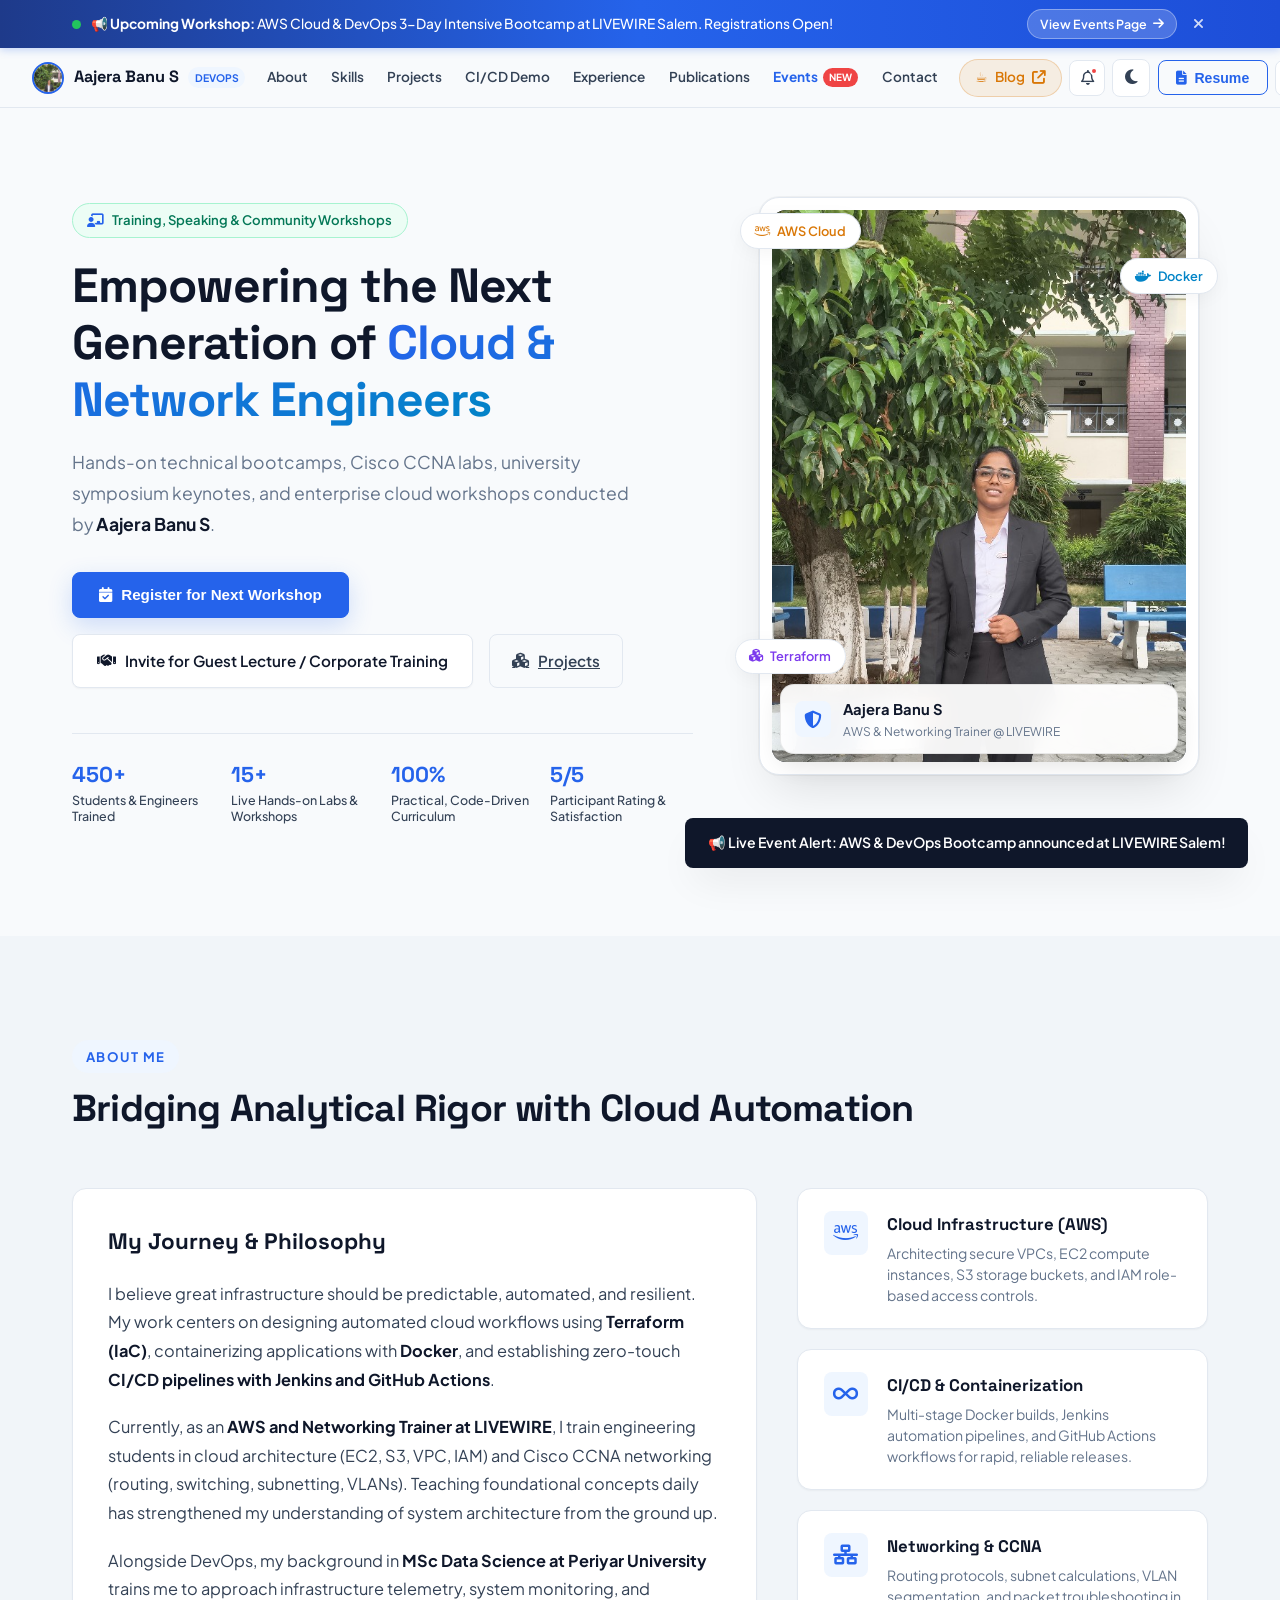
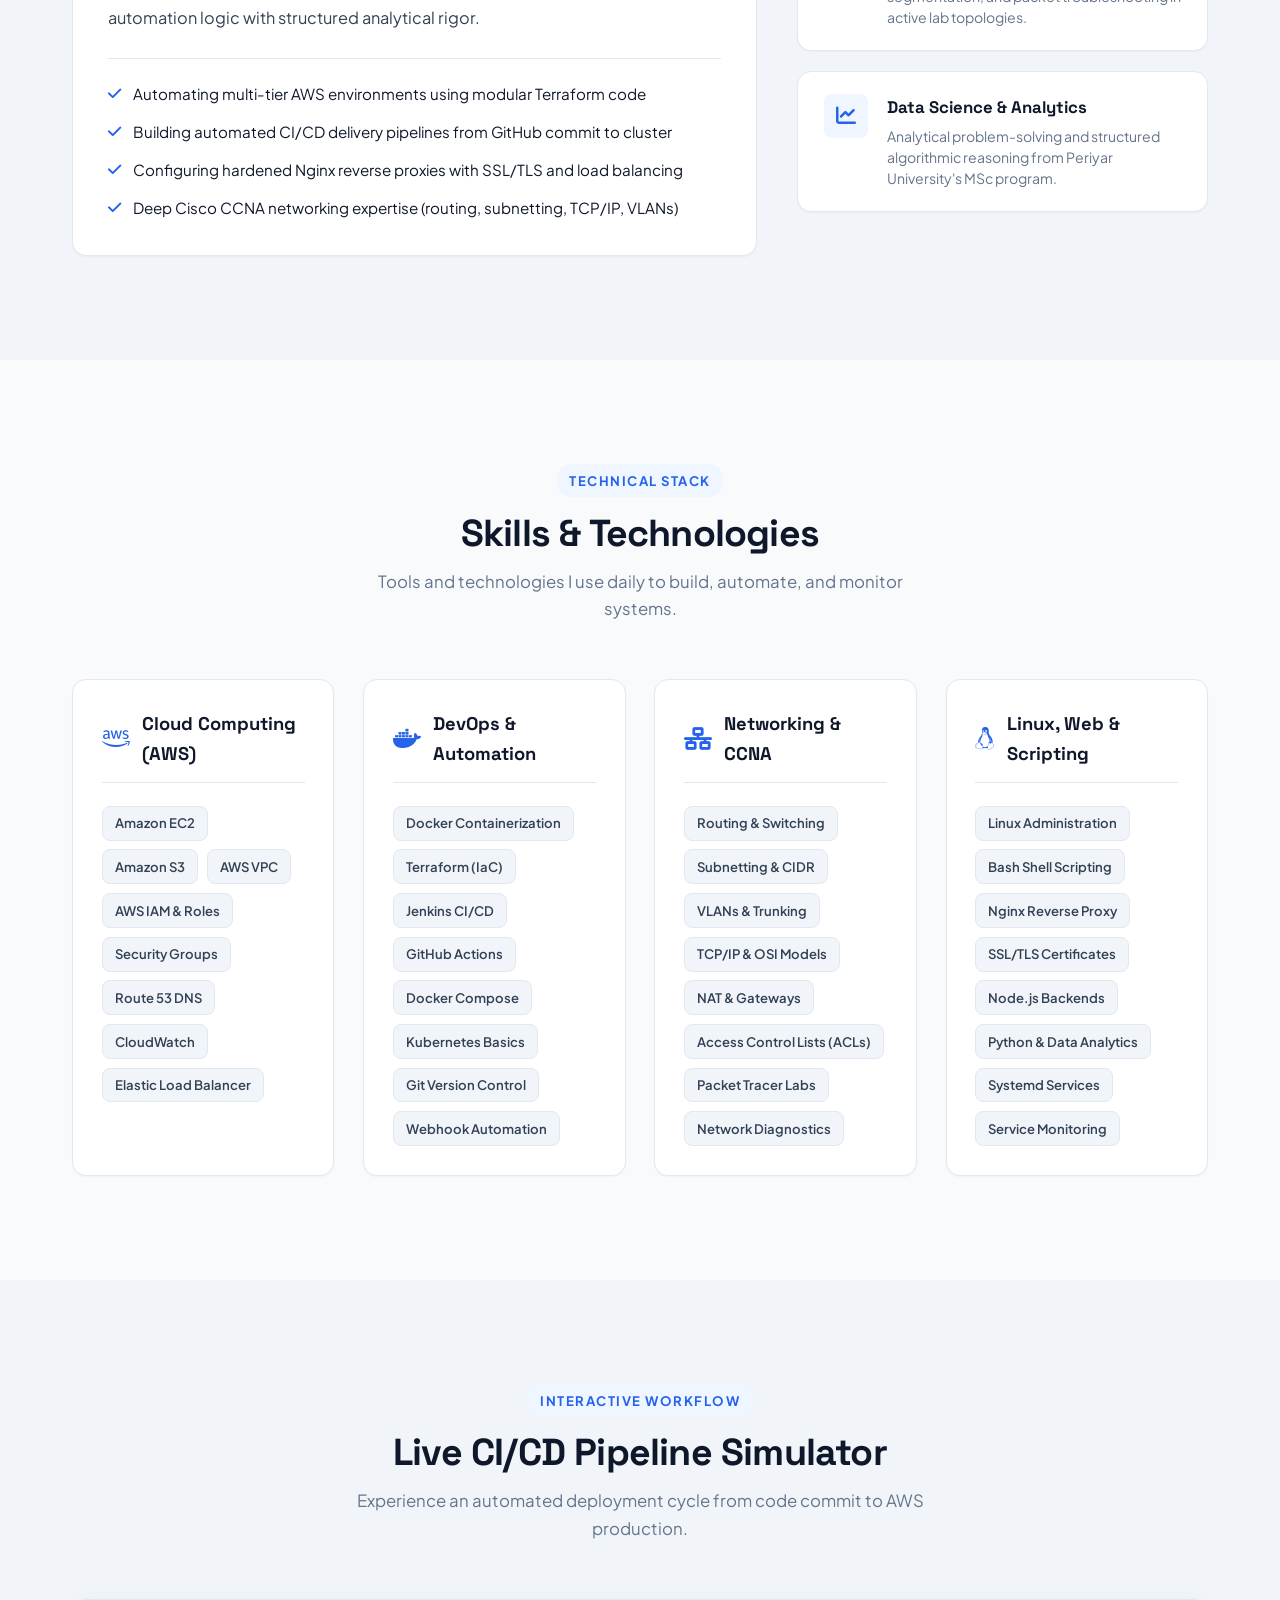
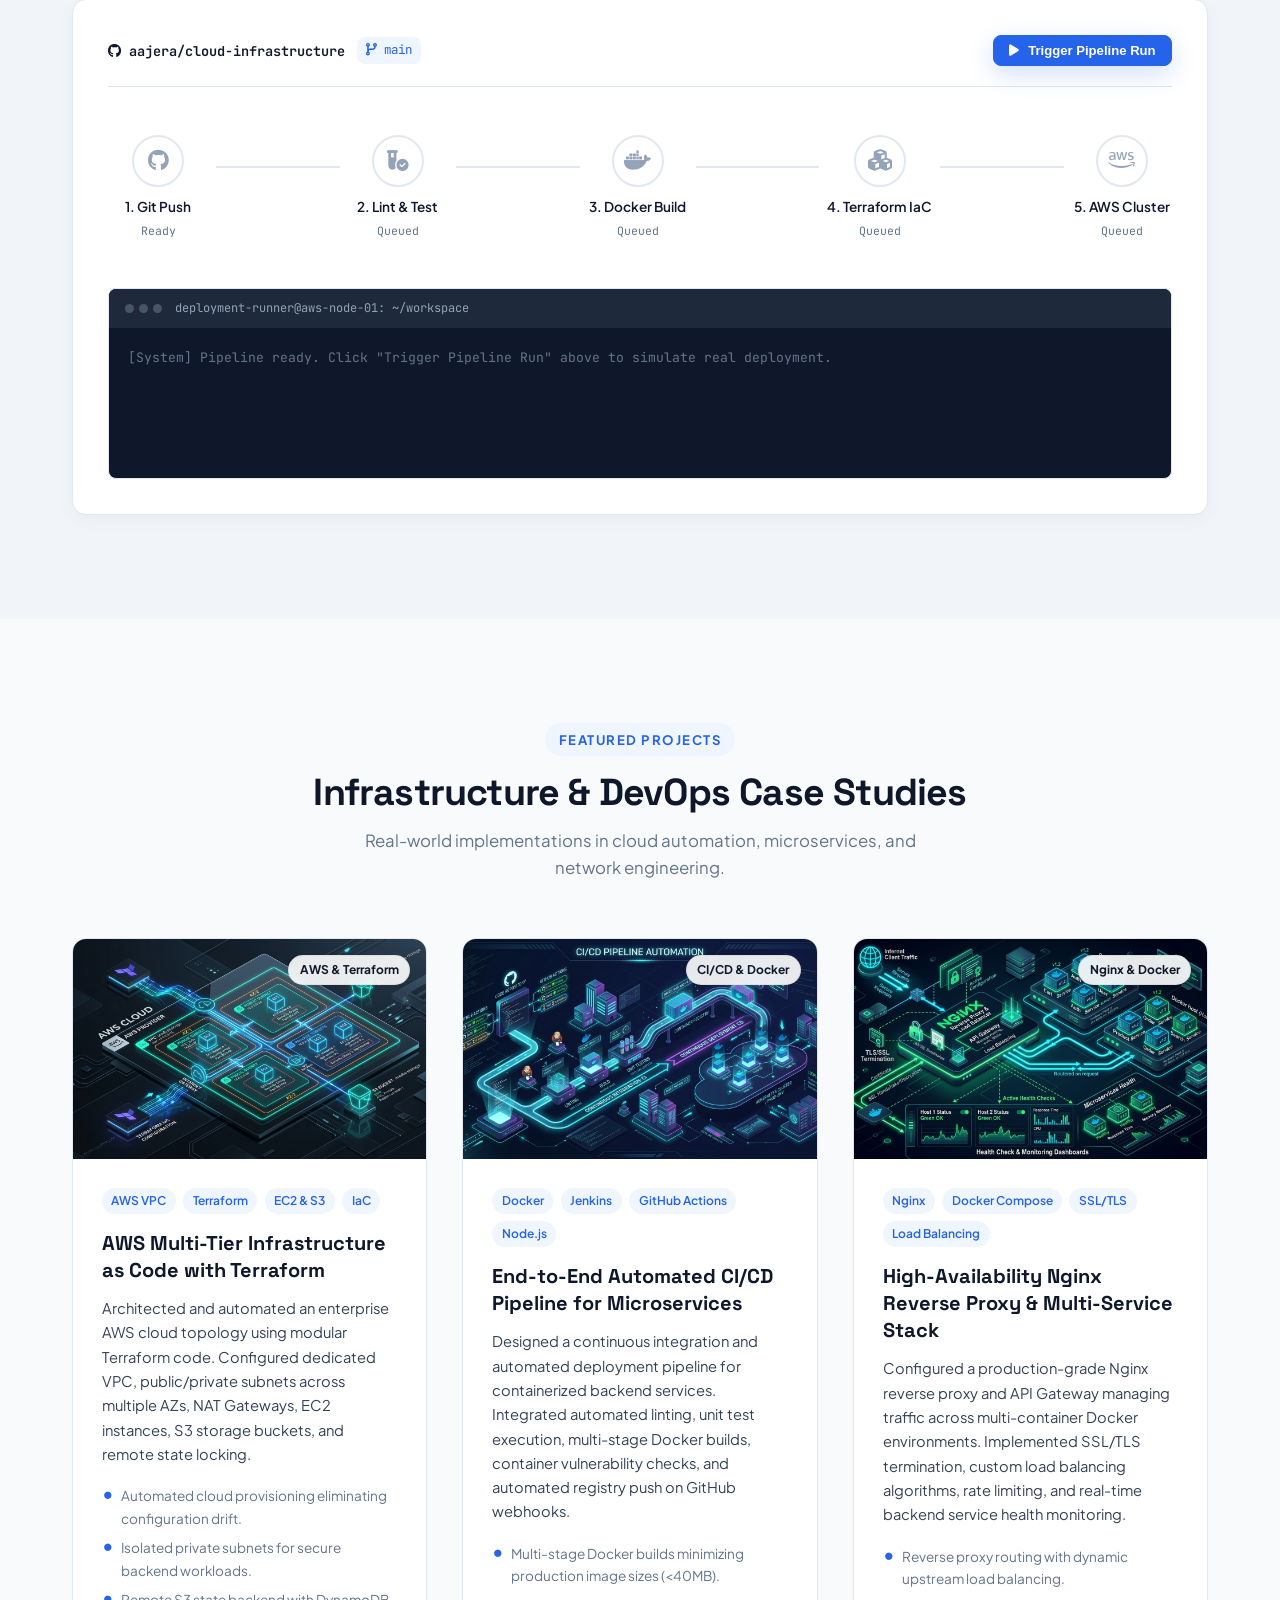
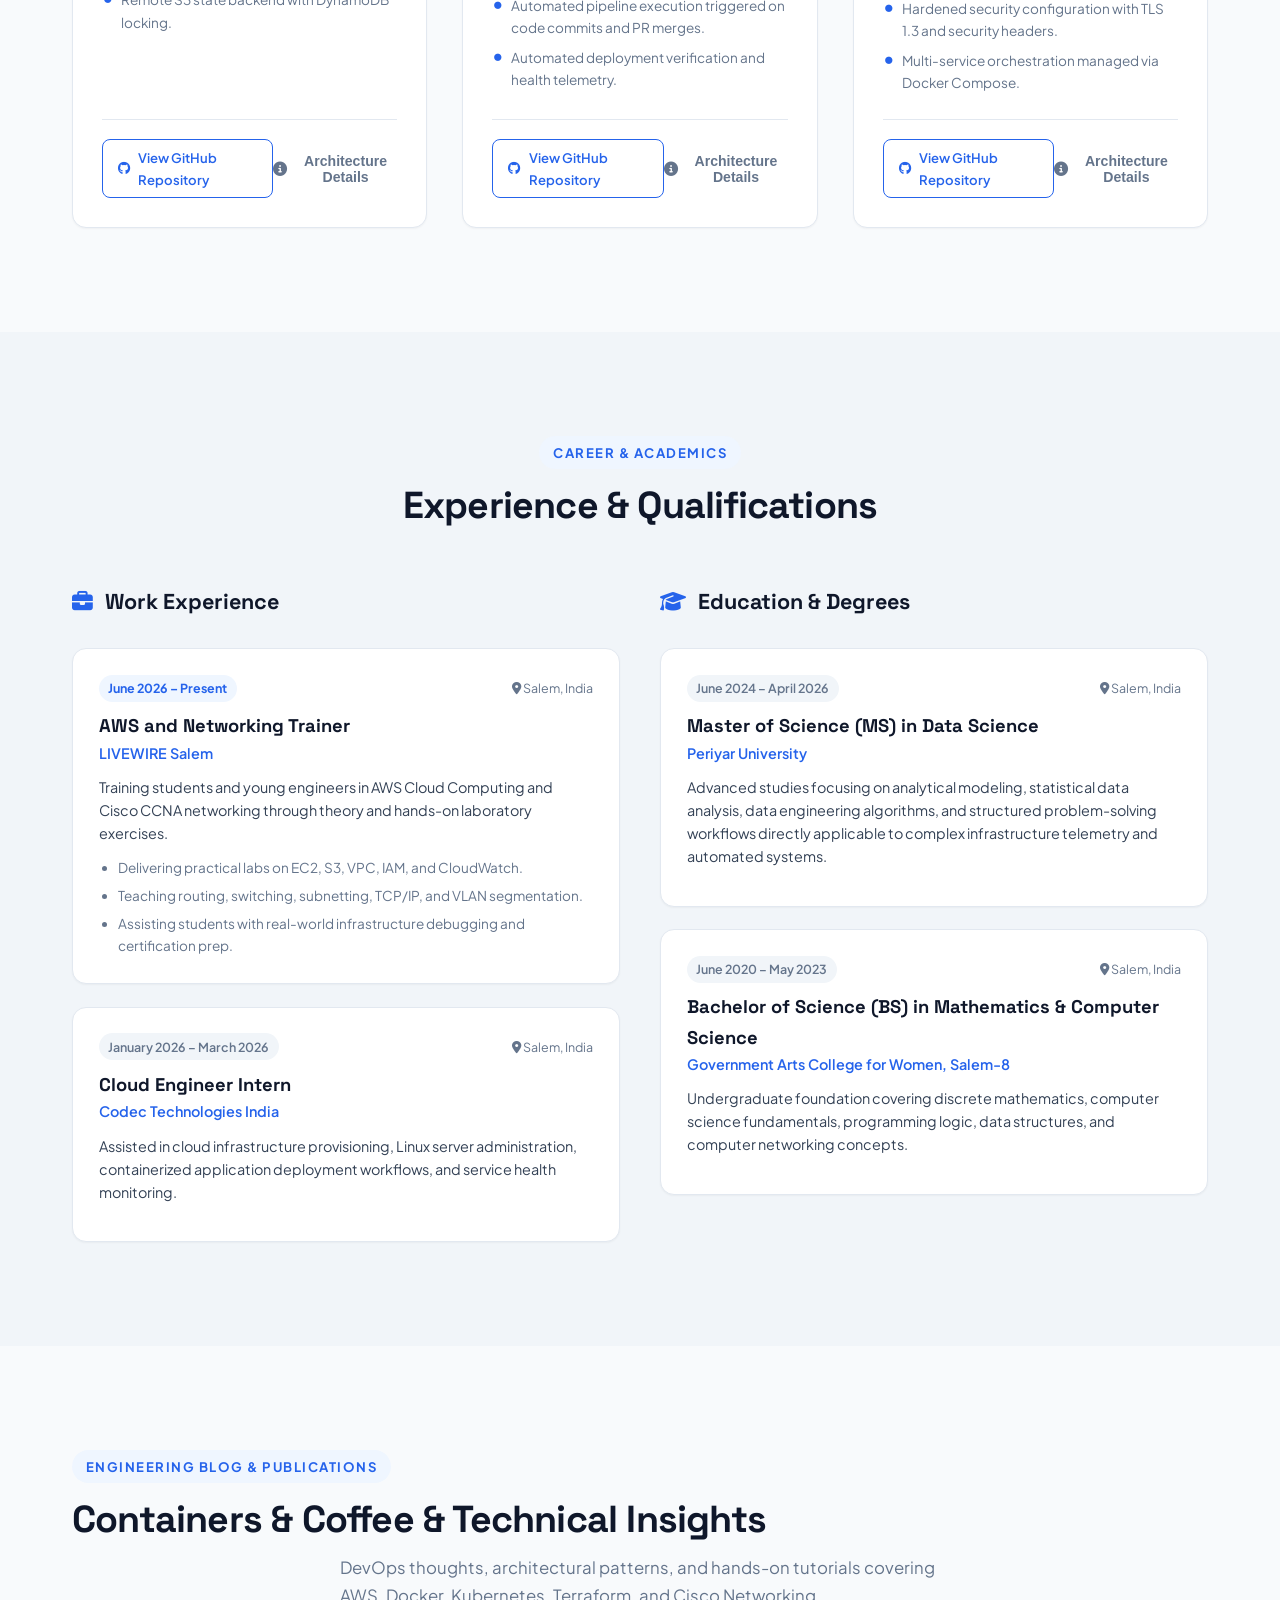
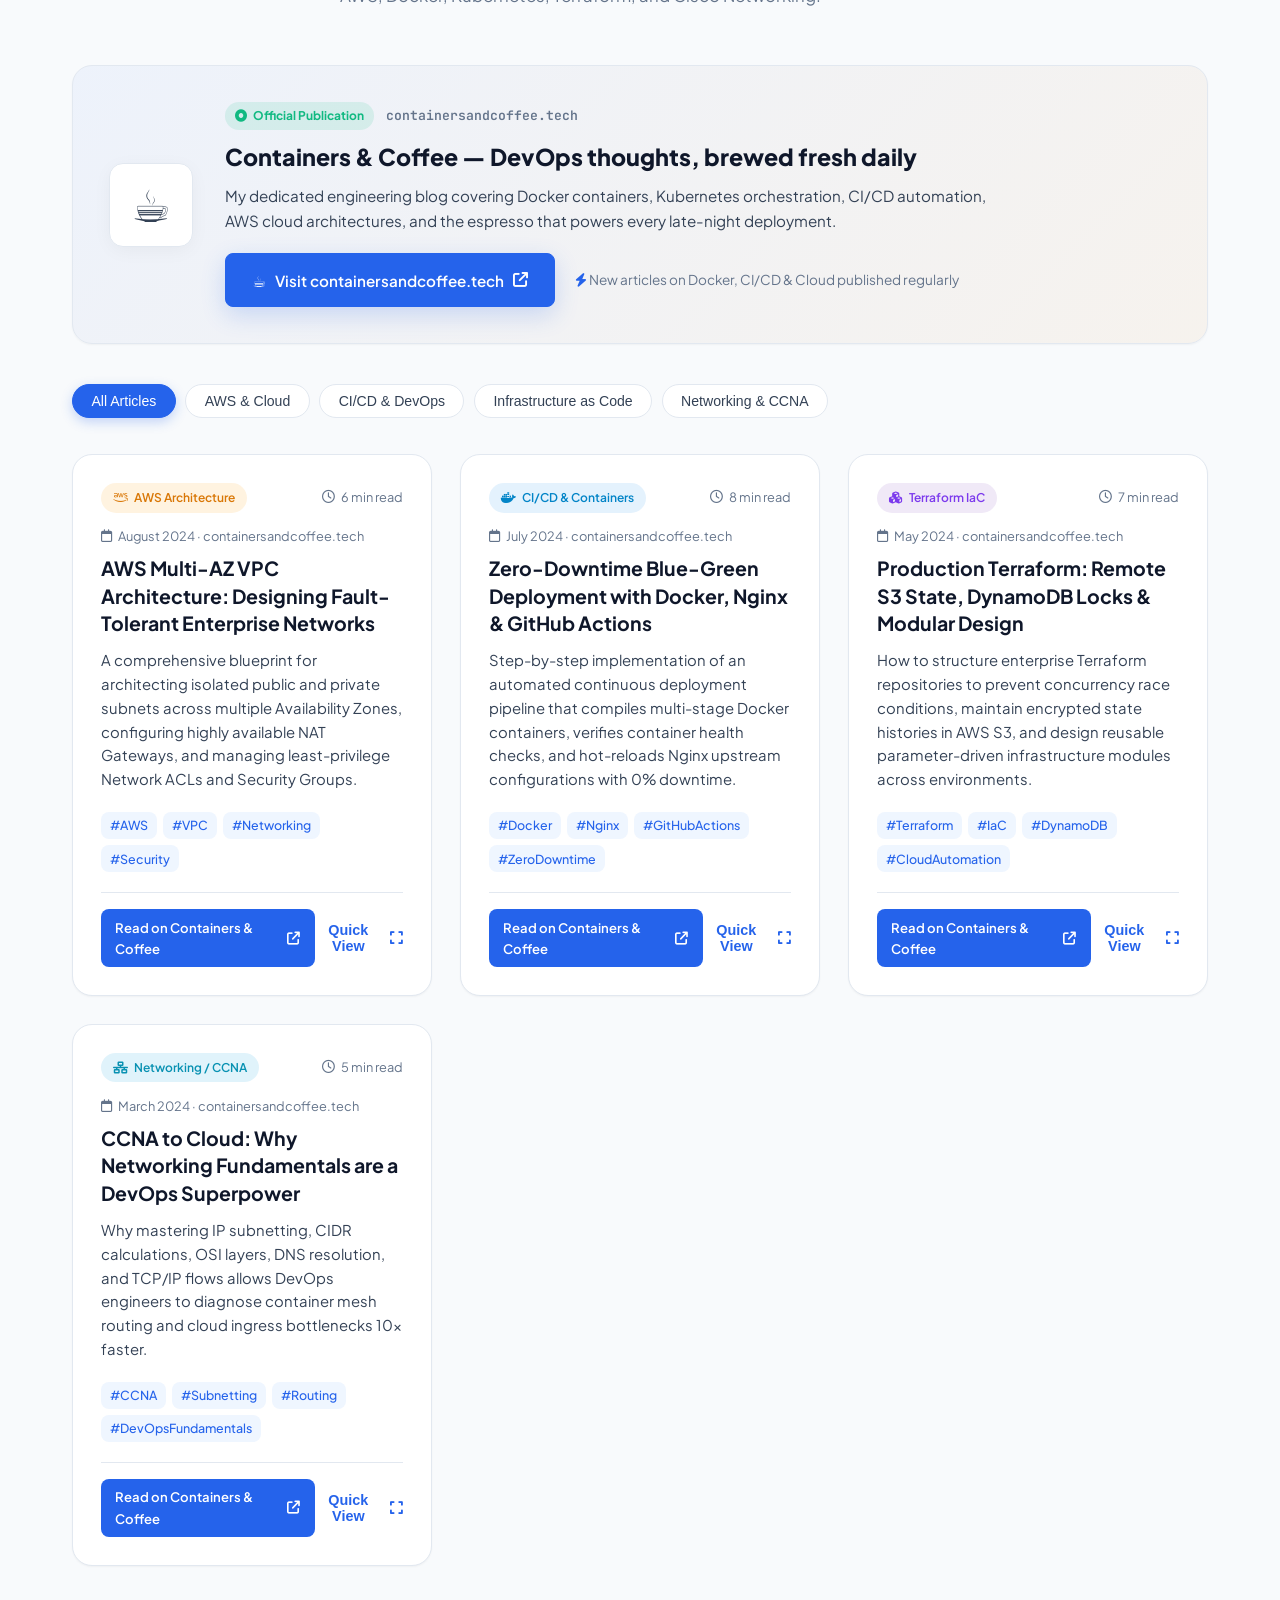
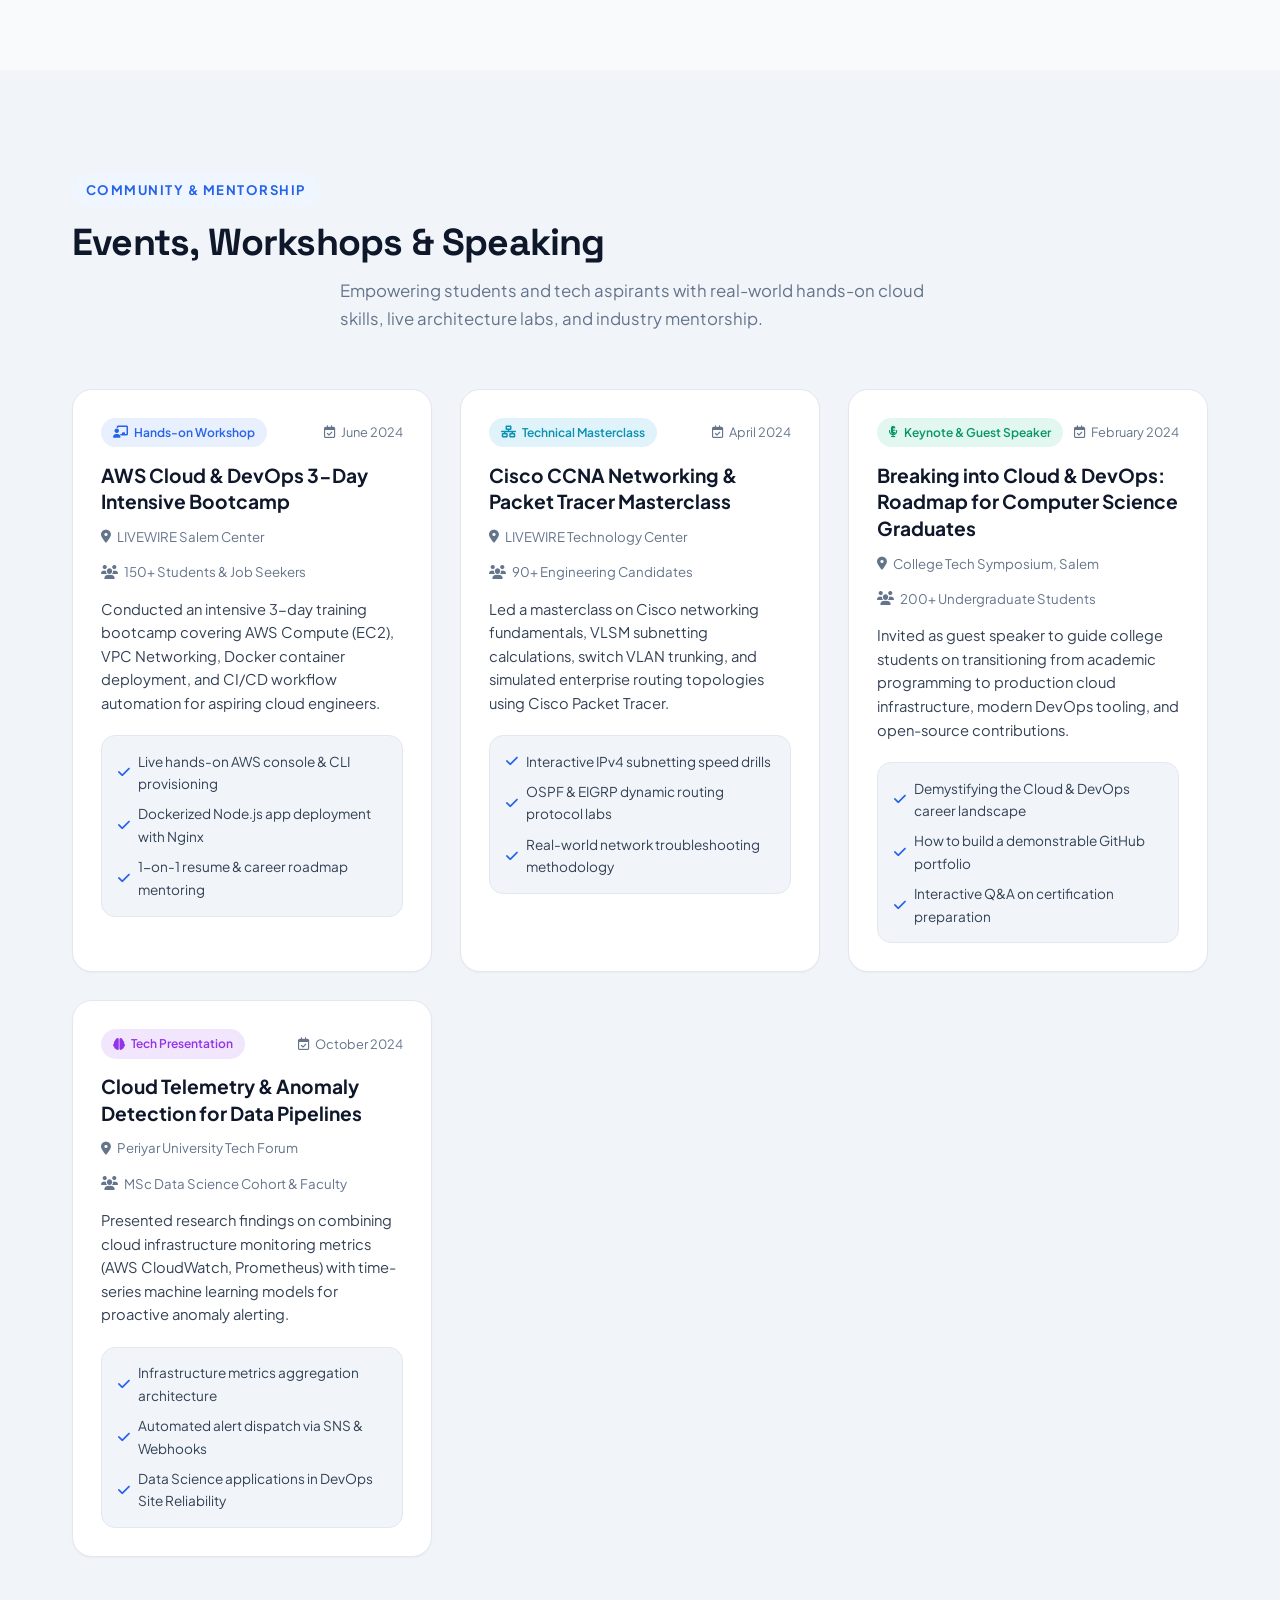
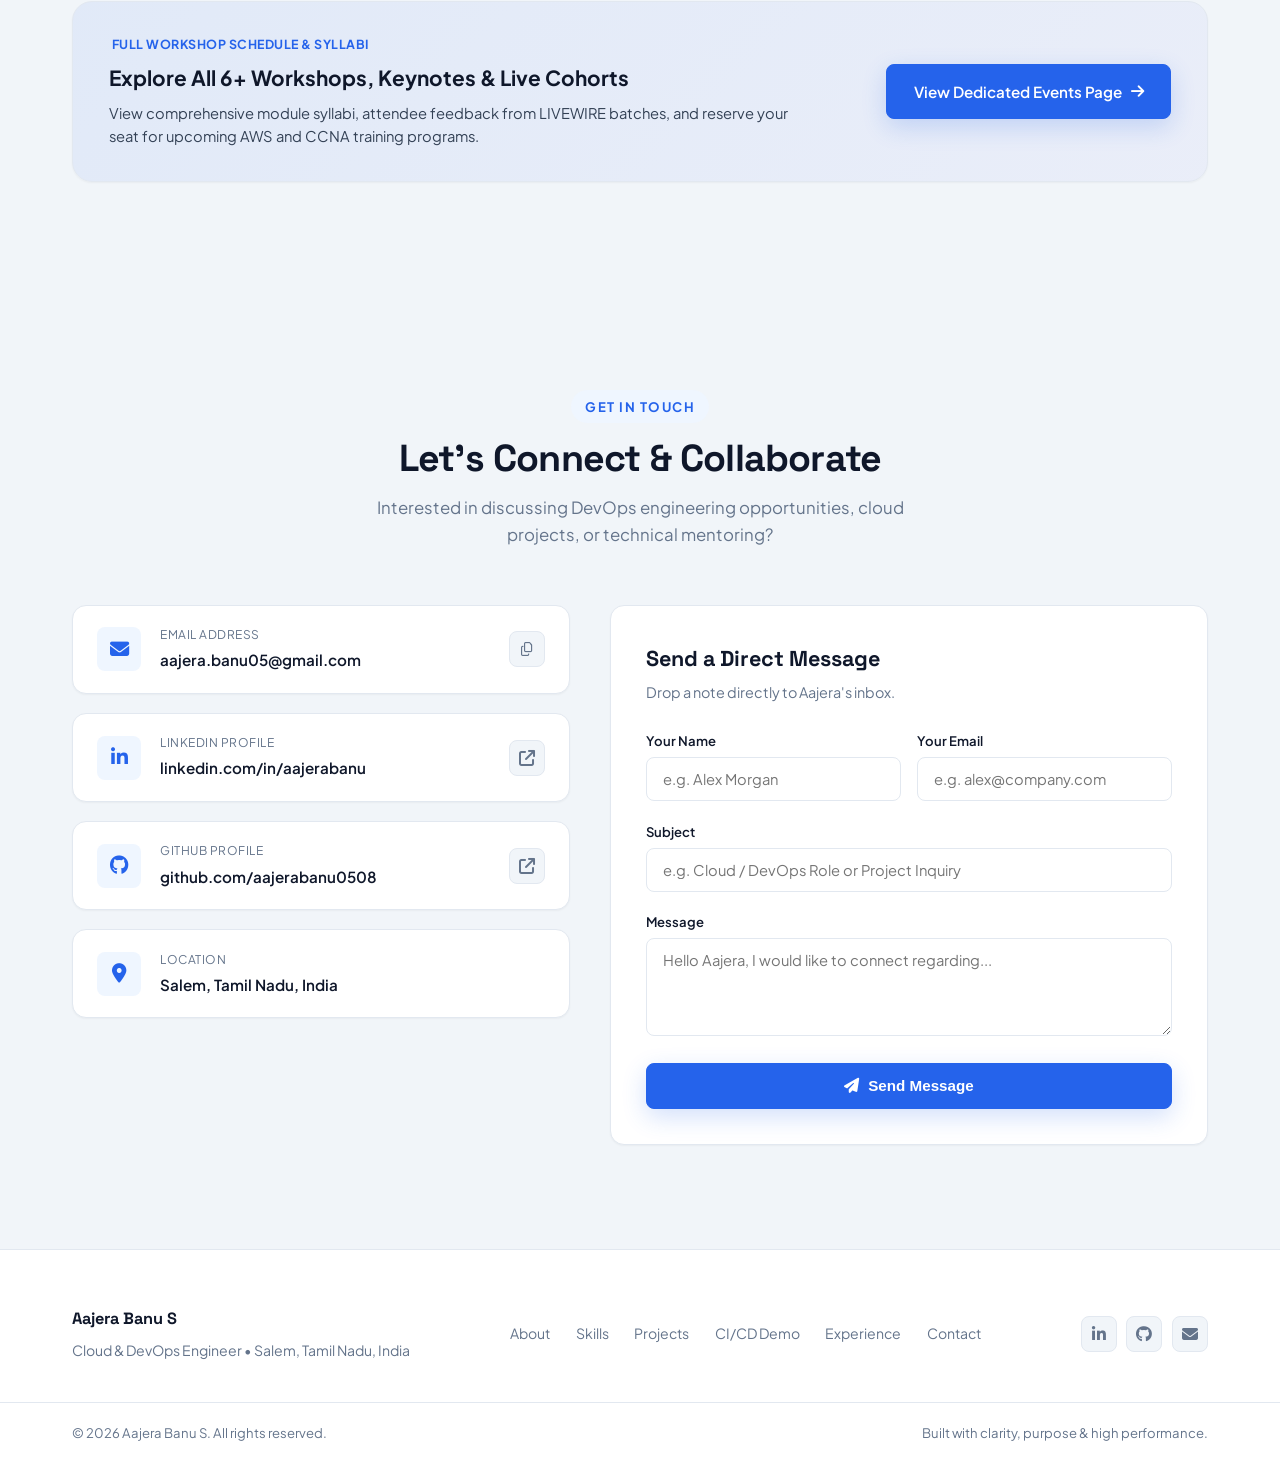
==== index.html @ 73c0e150 "feat: integrate contact and RSVP forms with Formspree endpoint xvkojzpr" ====
<!DOCTYPE html>
<html lang="en" class="scroll-smooth" data-theme="light">
<head>
  <meta charset="UTF-8" />
  <meta name="viewport" content="width=device-width, initial-scale=1.0" />
  <meta name="description" content="Aajera Banu S — Cloud & DevOps Engineer. Building reliable cloud infrastructure, automated CI/CD pipelines, and training next-gen engineers." />
  <meta name="keywords" content="Aajera Banu, DevOps Engineer, Cloud Engineer, AWS, Terraform, Docker, Jenkins, GitHub Actions, CCNA, Salem, Data Science" />
  <meta name="author" content="Aajera Banu S" />
  <title>Aajera Banu S — Cloud & DevOps Engineer</title>

  <!-- Google Fonts: Plus Jakarta Sans & Space Grotesk & JetBrains Mono -->
  <link rel="preconnect" href="https://fonts.googleapis.com" />
  <link rel="preconnect" href="https://fonts.gstatic.com" crossorigin />
  <link href="https://fonts.googleapis.com/css2?family=JetBrains+Mono:wght@400;500;600&family=Plus+Jakarta+Sans:wght@400;500;600;700;800&family=Space+Grotesk:wght@500;600;700&display=swap" rel="stylesheet" />

  <!-- Font Awesome Icons -->
  <link rel="stylesheet" href="https://cdnjs.cloudflare.com/ajax/libs/font-awesome/6.5.1/css/all.min.css" />

  <!-- Main Stylesheet -->
  <link rel="stylesheet" href="style.css" />
</head>
<body>

  <!-- Dashboard Event Notification Alert Banner -->
  <div id="dashboard-event-alert" class="dashboard-event-alert" role="alert">
    <div class="site-container alert-inner">
      <div class="alert-content">
        <span class="live-dot-pulse"></span>
        <span class="alert-text"><strong>📢 Upcoming Workshop:</strong> AWS Cloud & DevOps 3-Day Intensive Bootcamp at LIVEWIRE Salem. Registrations Open!</span>
      </div>
      <div class="alert-actions">
        <a href="events.html" class="alert-link-btn">View Events Page <i class="fa-solid fa-arrow-right"></i></a>
        <button id="close-event-alert" class="alert-dismiss-btn" aria-label="Dismiss notification"><i class="fa-solid fa-xmark"></i></button>
      </div>
    </div>
  </div>

  <!-- Top Navigation Header -->
  <header id="site-header" class="site-header">
    <div class="site-container header-inner">
      <a href="#hero" class="brand-link" aria-label="Aajera Banu Portfolio">
        <span class="brand-avatar-mini">
          <img src="assets/images/profile.jpg" alt="Aajera" />
        </span>
        <span class="brand-name">Aajera Banu S</span>
        <span class="brand-badge">DevOps</span>
      </a>

      <nav class="nav-menu" id="nav-menu">
        <a href="#about" class="nav-link">About</a>
        <a href="#skills" class="nav-link">Skills</a>
        <a href="#projects" class="nav-link">Projects</a>
        <a href="#pipeline" class="nav-link">CI/CD Demo</a>
        <a href="#experience" class="nav-link">Experience</a>
        <a href="#blogs" class="nav-link">Publications</a>
        <a href="events.html" class="nav-link nav-link-highlight" title="Explore Workshops & Speaking Events">
          <span>Events</span>
          <span class="nav-event-badge">New</span>
        </a>
        <a href="#contact" class="nav-link">Contact</a>
      </nav>

      <div class="header-actions">
        <!-- Direct External Blog Link -->
        <a href="https://containersandcoffee.tech/" target="_blank" rel="noopener noreferrer" class="blog-pill-btn" title="Containers & Coffee — DevOps thoughts, brewed fresh daily">
          <span class="coffee-icon">☕</span>
          <span>Blog</span>
          <i class="fa-solid fa-arrow-up-right-from-square"></i>
        </a>

        <!-- Notification Bell Dropdown Button -->
        <button id="notif-bell-btn" class="notif-bell-btn" aria-label="View Event Notifications" title="Event Announcements">
          <i class="fa-regular fa-bell"></i>
          <span class="notif-badge-dot"></span>
        </button>

        <!-- Light / Dark Mode Toggle Button -->
        <button id="theme-toggle-btn" class="theme-toggle-btn" aria-label="Toggle Light and Dark Mode" title="Toggle theme">
          <i class="fa-solid fa-moon dark-icon"></i>
          <i class="fa-solid fa-sun light-icon"></i>
        </button>

        <button id="open-resume-btn" class="btn-primary-outline" aria-label="View Resume">
          <i class="fa-solid fa-file-lines"></i>
          <span>Resume</span>
        </button>
        
        <a href="https://github.com/aajerabanu0508" target="_blank" rel="noopener noreferrer" class="social-icon-btn" aria-label="GitHub">
          <i class="fa-brands fa-github"></i>
        </a>
        <a href="https://www.linkedin.com/in/aajerabanu/" target="_blank" rel="noopener noreferrer" class="social-icon-btn" aria-label="LinkedIn">
          <i class="fa-brands fa-linkedin-in"></i>
        </a>

        <button id="mobile-menu-btn" class="mobile-menu-toggle" aria-label="Toggle Navigation">
          <i class="fa-solid fa-bars"></i>
        </button>
      </div>
    </div>
  </header>

  <!-- Notification Dropdown Popover -->
  <div id="notif-dropdown" class="notif-dropdown">
    <div class="notif-header">
      <h4><i class="fa-solid fa-bell text-accent"></i> Dashboard Notifications</h4>
      <span class="notif-count">1 Live Alert</span>
    </div>
    <div class="notif-list">
      <a href="events.html" class="notif-item unread text-decoration-none">
        <div class="notif-item-icon bg-accent-light"><i class="fa-solid fa-chalkboard-user text-accent"></i></div>
        <div class="notif-item-body">
          <p class="notif-item-title">AWS & DevOps 3-Day Intensive Bootcamp</p>
          <span class="notif-item-meta">LIVEWIRE Salem · Registrations Open now!</span>
        </div>
      </a>
      <a href="https://containersandcoffee.tech/" target="_blank" rel="noopener noreferrer" class="notif-item text-decoration-none">
        <div class="notif-item-icon"><span class="coffee-emoji-sm">☕</span></div>
        <div class="notif-item-body">
          <p class="notif-item-title">Containers & Coffee Publication Live</p>
          <span class="notif-item-meta">Read fresh DevOps articles on the blog ↗</span>
        </div>
      </a>
    </div>
    <div class="notif-footer">
      <a href="events.html" class="btn-ghost-link text-accent">
        <i class="fa-solid fa-calendar-days"></i> View All Events & Workshops →
      </a>
    </div>
  </div>

  <!-- Mobile Drawer Backdrop Overlay -->
  <div id="drawer-backdrop" class="drawer-backdrop"></div>

  <!-- Mobile Drawer Menu -->
  <div id="mobile-menu-drawer" class="mobile-drawer">
    <div class="drawer-header">
      <div class="drawer-title">Navigation</div>
      <button id="drawer-close-btn" class="drawer-close-btn" aria-label="Close menu"><i class="fa-solid fa-xmark"></i></button>
    </div>
    <div class="drawer-scroll-body">
      <div class="drawer-nav">
        <a href="#about" class="drawer-link">About</a>
        <a href="#skills" class="drawer-link">Skills & Stack</a>
        <a href="#projects" class="drawer-link">Featured Projects</a>
        <a href="#pipeline" class="drawer-link">Live CI/CD Demo</a>
        <a href="#experience" class="drawer-link">Experience & Education</a>
        <a href="#blogs" class="drawer-link">Technical Publications</a>
        <a href="events.html" class="drawer-link drawer-link-active">
          <span>📢 Events & Workshops</span>
          <span class="nav-event-badge">New</span>
        </a>
        <a href="https://containersandcoffee.tech/" target="_blank" rel="noopener noreferrer" class="drawer-link drawer-link-highlight">
          <span>☕ Containers & Coffee (Live Blog)</span>
          <i class="fa-solid fa-arrow-up-right-from-square"></i>
        </a>
        <a href="#contact" class="drawer-link">Get in Touch</a>
        <div class="drawer-action">
          <button id="drawer-resume-btn" class="btn-primary w-full">View Full Resume</button>
        </div>
      </div>
    </div>
  </div>

  <main>
    <!-- HERO SECTION -->
    <section id="hero" class="hero-section">
      <div class="site-container">
        <div class="hero-grid">
          
          <!-- Left Column: Empowering Vision, Authority & Key Metrics -->
          <div class="hero-content">
            <div class="availability-badge">
              <i class="fa-solid fa-chalkboard-user text-accent"></i>
              <span>Training, Speaking & Community Workshops</span>
            </div>

            <h1 class="hero-title">
              Empowering the Next Generation of <span class="text-gradient">Cloud & Network Engineers</span>
            </h1>

            <p class="hero-lead">
              Hands-on technical bootcamps, Cisco CCNA labs, university symposium keynotes, and enterprise cloud workshops conducted by <strong>Aajera Banu S</strong>.
            </p>

            <div class="hero-actions">
              <button class="btn-primary rsvp-trigger-btn" data-event-title="AWS Cloud Practitioner & DevOps 3-Day Intensive Bootcamp">
                <i class="fa-solid fa-calendar-check"></i>
                <span>Register for Next Workshop</span>
              </button>
              <a href="#contact" class="btn-secondary">
                <i class="fa-solid fa-handshake"></i>
                <span>Invite for Guest Lecture / Corporate Training</span>
              </a>
              <a href="#projects" class="btn-outline">
                <i class="fa-solid fa-cubes"></i>
                <span>Projects</span>
              </a>
            </div>

            <!-- Key 4 Metrics -->
            <div class="hero-stats-row hero-stats-four">
              <div class="stat-box">
                <span class="stat-title">450+</span>
                <span class="stat-subtitle">Students & Engineers Trained</span>
              </div>
              <div class="stat-box">
                <span class="stat-title">15+</span>
                <span class="stat-subtitle">Live Hands-on Labs & Workshops</span>
              </div>
              <div class="stat-box">
                <span class="stat-title">100%</span>
                <span class="stat-subtitle">Practical, Code-Driven Curriculum</span>
              </div>
              <div class="stat-box">
                <span class="stat-title">5/5</span>
                <span class="stat-subtitle">Participant Rating & Satisfaction</span>
              </div>
            </div>
          </div>

          <!-- Right Column: Circular Floating Avatar with Orbital Rings -->
          <!-- Right Column: Clean Portrait Card -->
          <div class="hero-photo-column">
            <div class="photo-card-frame">
              <div class="photo-inner">
                <img src="assets/images/profile.jpg" alt="Aajera Banu S — Cloud & DevOps Engineer" class="hero-big-photo" />
              </div>

              <!-- Floating Pill Card on Photo -->
              <div class="photo-info-card">
                <div class="info-card-avatar">
                  <i class="fa-solid fa-shield-halved"></i>
                </div>
                <div>
                  <h3 class="info-card-name">Aajera Banu S</h3>
                  <p class="info-card-role">AWS & Networking Trainer @ LIVEWIRE</p>
                </div>
              </div>

              <!-- Quick Tech Pills -->
              <div class="floating-pill pill-aws">
                <i class="fa-brands fa-aws"></i> AWS Cloud
              </div>
              <div class="floating-pill pill-docker">
                <i class="fa-brands fa-docker"></i> Docker
              </div>
              <div class="floating-pill pill-terraform">
                <i class="fa-solid fa-cubes"></i> Terraform
              </div>
            </div>
          </div>


        </div>
      </div>
    </section>

    <!-- ABOUT SECTION -->
    <section id="about" class="section-padding bg-subtle">
      <div class="site-container">
        <div class="section-intro">
          <span class="sub-heading">About Me</span>
          <h2 class="main-heading">Bridging Analytical Rigor with Cloud Automation</h2>
        </div>

        <div class="about-card-grid">
          <div class="about-story-card">
            <h3 class="card-title">My Journey & Philosophy</h3>
            <p>
              I believe great infrastructure should be predictable, automated, and resilient. My work centers on designing automated cloud workflows using <strong>Terraform (IaC)</strong>, containerizing applications with <strong>Docker</strong>, and establishing zero-touch <strong>CI/CD pipelines with Jenkins and GitHub Actions</strong>.
            </p>
            <p>
              Currently, as an <strong>AWS and Networking Trainer at LIVEWIRE</strong>, I train engineering students in cloud architecture (EC2, S3, VPC, IAM) and Cisco CCNA networking (routing, switching, subnetting, VLANs). Teaching foundational concepts daily has strengthened my understanding of system architecture from the ground up.
            </p>
            <p>
              Alongside DevOps, my background in <strong>MSc Data Science at Periyar University</strong> trains me to approach infrastructure telemetry, system monitoring, and automation logic with structured analytical rigor.
            </p>

            <div class="story-highlights">
              <div class="highlight-point">
                <i class="fa-solid fa-check text-accent"></i>
                <span>Automating multi-tier AWS environments using modular Terraform code</span>
              </div>
              <div class="highlight-point">
                <i class="fa-solid fa-check text-accent"></i>
                <span>Building automated CI/CD delivery pipelines from GitHub commit to cluster</span>
              </div>
              <div class="highlight-point">
                <i class="fa-solid fa-check text-accent"></i>
                <span>Configuring hardened Nginx reverse proxies with SSL/TLS and load balancing</span>
              </div>
              <div class="highlight-point">
                <i class="fa-solid fa-check text-accent"></i>
                <span>Deep Cisco CCNA networking expertise (routing, subnetting, TCP/IP, VLANs)</span>
              </div>
            </div>
          </div>

          <!-- Feature Cards -->
          <div class="about-feature-column">
            <div class="feature-box">
              <div class="feature-icon"><i class="fa-brands fa-aws"></i></div>
              <div>
                <h4 class="feature-title">Cloud Infrastructure (AWS)</h4>
                <p class="feature-desc">Architecting secure VPCs, EC2 compute instances, S3 storage buckets, and IAM role-based access controls.</p>
              </div>
            </div>

            <div class="feature-box">
              <div class="feature-icon"><i class="fa-solid fa-infinity"></i></div>
              <div>
                <h4 class="feature-title">CI/CD & Containerization</h4>
                <p class="feature-desc">Multi-stage Docker builds, Jenkins automation pipelines, and GitHub Actions workflows for rapid, reliable releases.</p>
              </div>
            </div>

            <div class="feature-box">
              <div class="feature-icon"><i class="fa-solid fa-network-wired"></i></div>
              <div>
                <h4 class="feature-title">Networking & CCNA</h4>
                <p class="feature-desc">Routing protocols, subnet calculations, VLAN segmentation, and packet troubleshooting in active lab topologies.</p>
              </div>
            </div>

            <div class="feature-box">
              <div class="feature-icon"><i class="fa-solid fa-chart-line"></i></div>
              <div>
                <h4 class="feature-title">Data Science & Analytics</h4>
                <p class="feature-desc">Analytical problem-solving and structured algorithmic reasoning from Periyar University's MSc program.</p>
              </div>
            </div>
          </div>
        </div>
      </div>
    </section>

    <!-- TECHNICAL SKILLS SECTION -->
    <section id="skills" class="section-padding">
      <div class="site-container">
        <div class="section-intro text-center">
          <span class="sub-heading">Technical Stack</span>
          <h2 class="main-heading">Skills & Technologies</h2>
          <p class="section-desc">Tools and technologies I use daily to build, automate, and monitor systems.</p>
        </div>

        <div class="skills-card-grid">
          <!-- Skill Category 1 -->
          <div class="skill-category-box">
            <div class="cat-top">
              <i class="fa-brands fa-aws cat-icon"></i>
              <h3 class="cat-title">Cloud Computing (AWS)</h3>
            </div>
            <div class="skill-pill-list">
              <span class="skill-pill">Amazon EC2</span>
              <span class="skill-pill">Amazon S3</span>
              <span class="skill-pill">AWS VPC</span>
              <span class="skill-pill">AWS IAM & Roles</span>
              <span class="skill-pill">Security Groups</span>
              <span class="skill-pill">Route 53 DNS</span>
              <span class="skill-pill">CloudWatch</span>
              <span class="skill-pill">Elastic Load Balancer</span>
            </div>
          </div>

          <!-- Skill Category 2 -->
          <div class="skill-category-box">
            <div class="cat-top">
              <i class="fa-brands fa-docker cat-icon"></i>
              <h3 class="cat-title">DevOps & Automation</h3>
            </div>
            <div class="skill-pill-list">
              <span class="skill-pill">Docker Containerization</span>
              <span class="skill-pill">Terraform (IaC)</span>
              <span class="skill-pill">Jenkins CI/CD</span>
              <span class="skill-pill">GitHub Actions</span>
              <span class="skill-pill">Docker Compose</span>
              <span class="skill-pill">Kubernetes Basics</span>
              <span class="skill-pill">Git Version Control</span>
              <span class="skill-pill">Webhook Automation</span>
            </div>
          </div>

          <!-- Skill Category 3 -->
          <div class="skill-category-box">
            <div class="cat-top">
              <i class="fa-solid fa-network-wired cat-icon"></i>
              <h3 class="cat-title">Networking & CCNA</h3>
            </div>
            <div class="skill-pill-list">
              <span class="skill-pill">Routing & Switching</span>
              <span class="skill-pill">Subnetting & CIDR</span>
              <span class="skill-pill">VLANs & Trunking</span>
              <span class="skill-pill">TCP/IP & OSI Models</span>
              <span class="skill-pill">NAT & Gateways</span>
              <span class="skill-pill">Access Control Lists (ACLs)</span>
              <span class="skill-pill">Packet Tracer Labs</span>
              <span class="skill-pill">Network Diagnostics</span>
            </div>
          </div>

          <!-- Skill Category 4 -->
          <div class="skill-category-box">
            <div class="cat-top">
              <i class="fa-brands fa-linux cat-icon"></i>
              <h3 class="cat-title">Linux, Web & Scripting</h3>
            </div>
            <div class="skill-pill-list">
              <span class="skill-pill">Linux Administration</span>
              <span class="skill-pill">Bash Shell Scripting</span>
              <span class="skill-pill">Nginx Reverse Proxy</span>
              <span class="skill-pill">SSL/TLS Certificates</span>
              <span class="skill-pill">Node.js Backends</span>
              <span class="skill-pill">Python & Data Analytics</span>
              <span class="skill-pill">Systemd Services</span>
              <span class="skill-pill">Service Monitoring</span>
            </div>
          </div>
        </div>
      </div>
    </section>

    <!-- LIVE CI/CD PIPELINE SIMULATOR -->
    <section id="pipeline" class="section-padding bg-subtle">
      <div class="site-container">
        <div class="section-intro text-center">
          <span class="sub-heading">Interactive Workflow</span>
          <h2 class="main-heading">Live CI/CD Pipeline Simulator</h2>
          <p class="section-desc">Experience an automated deployment cycle from code commit to AWS production.</p>
        </div>

        <div class="pipeline-simulator-card">
          <div class="sim-header">
            <div class="sim-repo-info">
              <span class="repo-badge"><i class="fa-brands fa-github"></i> aajera/cloud-infrastructure</span>
              <span class="branch-badge"><i class="fa-solid fa-code-branch"></i> main</span>
            </div>
            <button id="trigger-pipeline-btn" class="btn-primary btn-sm">
              <i class="fa-solid fa-play"></i>
              <span>Trigger Pipeline Run</span>
            </button>
          </div>

          <!-- Pipeline Visual Nodes -->
          <div class="pipeline-visual-track">
            <div class="pipe-node" id="node-1">
              <div class="node-circle"><i class="fa-brands fa-github"></i></div>
              <div class="node-title">1. Git Push</div>
              <div class="node-badge-status">Ready</div>
            </div>
            <div class="node-bar"></div>

            <div class="pipe-node" id="node-2">
              <div class="node-circle"><i class="fa-solid fa-vial-circle-check"></i></div>
              <div class="node-title">2. Lint & Test</div>
              <div class="node-badge-status">Queued</div>
            </div>
            <div class="node-bar"></div>

            <div class="pipe-node" id="node-3">
              <div class="node-circle"><i class="fa-brands fa-docker"></i></div>
              <div class="node-title">3. Docker Build</div>
              <div class="node-badge-status">Queued</div>
            </div>
            <div class="node-bar"></div>

            <div class="pipe-node" id="node-4">
              <div class="node-circle"><i class="fa-solid fa-cubes"></i></div>
              <div class="node-title">4. Terraform IaC</div>
              <div class="node-badge-status">Queued</div>
            </div>
            <div class="node-bar"></div>

            <div class="pipe-node" id="node-5">
              <div class="node-circle"><i class="fa-brands fa-aws"></i></div>
              <div class="node-title">5. AWS Cluster</div>
              <div class="node-badge-status">Queued</div>
            </div>
          </div>

          <!-- Console Output Window -->
          <div class="sim-console">
            <div class="console-titlebar">
              <div class="console-dots">
                <span></span><span></span><span></span>
              </div>
              <span class="console-title">deployment-runner@aws-node-01: ~/workspace</span>
            </div>
            <div id="pipeline-stream" class="console-body">
              <div class="log-entry dim">[System] Pipeline ready. Click "Trigger Pipeline Run" above to simulate real deployment.</div>
            </div>
          </div>
        </div>
      </div>
    </section>

    <!-- FEATURED PROJECTS -->
    <section id="projects" class="section-padding">
      <div class="site-container">
        <div class="section-intro text-center">
          <span class="sub-heading">Featured Projects</span>
          <h2 class="main-heading">Infrastructure & DevOps Case Studies</h2>
          <p class="section-desc">Real-world implementations in cloud automation, microservices, and network engineering.</p>
        </div>

        <div class="projects-display-grid">
          <!-- Project 1 -->
          <article class="project-showcase-card">
            <div class="project-media-wrap">
              <img src="assets/images/project-terraform.jpg" alt="AWS Multi-Tier Infrastructure as Code with Terraform" class="project-img" />
              <span class="media-category-tag">AWS & Terraform</span>
            </div>
            <div class="project-details">
              <div class="project-tag-list">
                <span class="tag-pill">AWS VPC</span>
                <span class="tag-pill">Terraform</span>
                <span class="tag-pill">EC2 & S3</span>
                <span class="tag-pill">IaC</span>
              </div>
              <h3 class="project-card-title">AWS Multi-Tier Infrastructure as Code with Terraform</h3>
              <p class="project-card-summary">
                Architected and automated an enterprise AWS cloud topology using modular Terraform code. Configured dedicated VPC, public/private subnets across multiple AZs, NAT Gateways, EC2 instances, S3 storage buckets, and remote state locking.
              </p>
              <ul class="project-bullet-list">
                <li>Automated cloud provisioning eliminating configuration drift.</li>
                <li>Isolated private subnets for secure backend workloads.</li>
                <li>Remote S3 state backend with DynamoDB locking.</li>
              </ul>
              <div class="project-card-actions">
                <a href="https://github.com/aajerabanu0508" target="_blank" rel="noopener noreferrer" class="btn-primary-outline btn-sm">
                  <i class="fa-brands fa-github"></i> View GitHub Repository
                </a>
                <button class="btn-ghost-link project-modal-btn" data-project="terraform">
                  <i class="fa-solid fa-circle-info"></i> Architecture Details
                </button>
              </div>
            </div>
          </article>

          <!-- Project 2 -->
          <article class="project-showcase-card">
            <div class="project-media-wrap">
              <img src="assets/images/project-cicd.jpg" alt="Automated CI/CD Pipeline for Microservices" class="project-img" />
              <span class="media-category-tag">CI/CD & Docker</span>
            </div>
            <div class="project-details">
              <div class="project-tag-list">
                <span class="tag-pill">Docker</span>
                <span class="tag-pill">Jenkins</span>
                <span class="tag-pill">GitHub Actions</span>
                <span class="tag-pill">Node.js</span>
              </div>
              <h3 class="project-card-title">End-to-End Automated CI/CD Pipeline for Microservices</h3>
              <p class="project-card-summary">
                Designed a continuous integration and automated deployment pipeline for containerized backend services. Integrated automated linting, unit test execution, multi-stage Docker builds, container vulnerability checks, and automated registry push on GitHub webhooks.
              </p>
              <ul class="project-bullet-list">
                <li>Multi-stage Docker builds minimizing production image sizes (&lt;40MB).</li>
                <li>Automated pipeline execution triggered on code commits and PR merges.</li>
                <li>Automated deployment verification and health telemetry.</li>
              </ul>
              <div class="project-card-actions">
                <a href="https://github.com/aajerabanu0508" target="_blank" rel="noopener noreferrer" class="btn-primary-outline btn-sm">
                  <i class="fa-brands fa-github"></i> View GitHub Repository
                </a>
                <button class="btn-ghost-link project-modal-btn" data-project="cicd">
                  <i class="fa-solid fa-circle-info"></i> Architecture Details
                </button>
              </div>
            </div>
          </article>

          <!-- Project 3 -->
          <article class="project-showcase-card">
            <div class="project-media-wrap">
              <img src="assets/images/project-nginx.jpg" alt="Nginx Reverse Proxy & Multi-Service Stack" class="project-img" />
              <span class="media-category-tag">Nginx & Docker</span>
            </div>
            <div class="project-details">
              <div class="project-tag-list">
                <span class="tag-pill">Nginx</span>
                <span class="tag-pill">Docker Compose</span>
                <span class="tag-pill">SSL/TLS</span>
                <span class="tag-pill">Load Balancing</span>
              </div>
              <h3 class="project-card-title">High-Availability Nginx Reverse Proxy & Multi-Service Stack</h3>
              <p class="project-card-summary">
                Configured a production-grade Nginx reverse proxy and API Gateway managing traffic across multi-container Docker environments. Implemented SSL/TLS termination, custom load balancing algorithms, rate limiting, and real-time backend service health monitoring.
              </p>
              <ul class="project-bullet-list">
                <li>Reverse proxy routing with dynamic upstream load balancing.</li>
                <li>Hardened security configuration with TLS 1.3 and security headers.</li>
                <li>Multi-service orchestration managed via Docker Compose.</li>
              </ul>
              <div class="project-card-actions">
                <a href="https://github.com/aajerabanu0508" target="_blank" rel="noopener noreferrer" class="btn-primary-outline btn-sm">
                  <i class="fa-brands fa-github"></i> View GitHub Repository
                </a>
                <button class="btn-ghost-link project-modal-btn" data-project="nginx">
                  <i class="fa-solid fa-circle-info"></i> Architecture Details
                </button>
              </div>
            </div>
          </article>
        </div>
      </div>
    </section>

    <!-- EXPERIENCE & EDUCATION SECTION -->
    <section id="experience" class="section-padding bg-subtle">
      <div class="site-container">
        <div class="section-intro text-center">
          <span class="sub-heading">Career & Academics</span>
          <h2 class="main-heading">Experience & Qualifications</h2>
        </div>

        <div class="timeline-two-column">
          <!-- Work Experience Column -->
          <div class="timeline-col">
            <div class="col-head">
              <i class="fa-solid fa-briefcase"></i>
              <h3>Work Experience</h3>
            </div>

            <div class="timeline-cards">
              <div class="timeline-entry-card">
                <div class="entry-header">
                  <span class="entry-period active-period">June 2026 – Present</span>
                  <span class="entry-loc"><i class="fa-solid fa-location-dot"></i> Salem, India</span>
                </div>
                <h4 class="entry-title">AWS and Networking Trainer</h4>
                <div class="entry-company">LIVEWIRE Salem</div>
                <p class="entry-text">
                  Training students and young engineers in AWS Cloud Computing and Cisco CCNA networking through theory and hands-on laboratory exercises.
                </p>
                <ul class="entry-points">
                  <li>Delivering practical labs on EC2, S3, VPC, IAM, and CloudWatch.</li>
                  <li>Teaching routing, switching, subnetting, TCP/IP, and VLAN segmentation.</li>
                  <li>Assisting students with real-world infrastructure debugging and certification prep.</li>
                </ul>
              </div>

              <div class="timeline-entry-card">
                <div class="entry-header">
                  <span class="entry-period">January 2026 – March 2026</span>
                  <span class="entry-loc"><i class="fa-solid fa-location-dot"></i> Salem, India</span>
                </div>
                <h4 class="entry-title">Cloud Engineer Intern</h4>
                <div class="entry-company">Codec Technologies India</div>
                <p class="entry-text">
                  Assisted in cloud infrastructure provisioning, Linux server administration, containerized application deployment workflows, and service health monitoring.
                </p>
              </div>
            </div>
          </div>

          <!-- Education Column -->
          <div class="timeline-col">
            <div class="col-head">
              <i class="fa-solid fa-graduation-cap"></i>
              <h3>Education & Degrees</h3>
            </div>

            <div class="timeline-cards">
              <div class="timeline-entry-card">
                <div class="entry-header">
                  <span class="entry-period">June 2024 – April 2026</span>
                  <span class="entry-loc"><i class="fa-solid fa-location-dot"></i> Salem, India</span>
                </div>
                <h4 class="entry-title">Master of Science (MS) in Data Science</h4>
                <div class="entry-company">Periyar University</div>
                <p class="entry-text">
                  Advanced studies focusing on analytical modeling, statistical data analysis, data engineering algorithms, and structured problem-solving workflows directly applicable to complex infrastructure telemetry and automated systems.
                </p>
              </div>

              <div class="timeline-entry-card">
                <div class="entry-header">
                  <span class="entry-period">June 2020 – May 2023</span>
                  <span class="entry-loc"><i class="fa-solid fa-location-dot"></i> Salem, India</span>
                </div>
                <h4 class="entry-title">Bachelor of Science (BS) in Mathematics & Computer Science</h4>
                <div class="entry-company">Government Arts College for Women, Salem-8</div>
                <p class="entry-text">
                  Undergraduate foundation covering discrete mathematics, computer science fundamentals, programming logic, data structures, and computer networking concepts.
                </p>
              </div>
            </div>
          </div>
        </div>
      </div>
    </section>

    <!-- BLOGS & TECHNICAL ARTICLES SECTION -->
    <section id="blogs" class="section-padding">
      <div class="site-container">
        <div class="section-intro">
          <span class="sub-heading">Engineering Blog & Publications</span>
          <h2 class="main-heading">Containers & Coffee & Technical Insights</h2>
          <p class="section-desc">DevOps thoughts, architectural patterns, and hands-on tutorials covering AWS, Docker, Kubernetes, Terraform, and Cisco Networking.</p>
        </div>

        <!-- Containers & Coffee Publication Spotlight Banner -->
        <div class="blog-publication-banner">
          <div class="banner-coffee-icon">
            <span class="coffee-emoji">☕</span>
            <div class="steam-ring"></div>
          </div>
          <div class="banner-content">
            <div class="banner-badge-row">
              <span class="banner-live-badge"><i class="fa-solid fa-circle-dot"></i> Official Publication</span>
              <span class="banner-domain">containersandcoffee.tech</span>
            </div>
            <h3 class="banner-title">Containers & Coffee — DevOps thoughts, brewed fresh daily</h3>
            <p class="banner-desc">
              My dedicated engineering blog covering Docker containers, Kubernetes orchestration, CI/CD automation, AWS cloud architectures, and the espresso that powers every late-night deployment.
            </p>
            <div class="banner-actions">
              <a href="https://containersandcoffee.tech/" target="_blank" rel="noopener noreferrer" class="btn-primary">
                <span class="btn-coffee-emoji">☕</span>
                <span>Visit containersandcoffee.tech</span>
                <i class="fa-solid fa-arrow-up-right-from-square"></i>
              </a>
              <span class="banner-subtext"><i class="fa-solid fa-bolt text-accent"></i> New articles on Docker, CI/CD & Cloud published regularly</span>
            </div>
          </div>
        </div>

        <!-- Category Filters -->
        <div class="blog-filters">
          <button class="filter-pill active" data-filter="all">All Articles</button>
          <button class="filter-pill" data-filter="aws">AWS & Cloud</button>
          <button class="filter-pill" data-filter="devops">CI/CD & DevOps</button>
          <button class="filter-pill" data-filter="iac">Infrastructure as Code</button>
          <button class="filter-pill" data-filter="networking">Networking & CCNA</button>
        </div>

        <!-- Blog Grid -->
        <div class="blog-cards-grid">
          
          <!-- Article 1 -->
          <article class="blog-card" data-category="aws">
            <div class="blog-card-header">
              <span class="blog-badge badge-aws"><i class="fa-brands fa-aws"></i> AWS Architecture</span>
              <span class="blog-read-time"><i class="fa-regular fa-clock"></i> 6 min read</span>
            </div>
            <div class="blog-date"><i class="fa-regular fa-calendar"></i> August 2024 · containersandcoffee.tech</div>
            <h3 class="blog-title">AWS Multi-AZ VPC Architecture: Designing Fault-Tolerant Enterprise Networks</h3>
            <p class="blog-excerpt">
              A comprehensive blueprint for architecting isolated public and private subnets across multiple Availability Zones, configuring highly available NAT Gateways, and managing least-privilege Network ACLs and Security Groups.
            </p>
            <div class="blog-tags">
              <span class="tag-item">#AWS</span>
              <span class="tag-item">#VPC</span>
              <span class="tag-item">#Networking</span>
              <span class="tag-item">#Security</span>
            </div>
            <div class="blog-footer">
              <a href="https://containersandcoffee.tech/" target="_blank" rel="noopener noreferrer" class="btn-primary-xs">
                <span>Read on Containers & Coffee</span>
                <i class="fa-solid fa-arrow-up-right-from-square"></i>
              </a>
              <button class="btn-ghost-link read-article-btn" data-article="vpc-architecture" title="Quick overview in modal">
                <span>Quick View</span>
                <i class="fa-solid fa-expand"></i>
              </button>
            </div>
          </article>

          <!-- Article 2 -->
          <article class="blog-card" data-category="devops">
            <div class="blog-card-header">
              <span class="blog-badge badge-docker"><i class="fa-brands fa-docker"></i> CI/CD & Containers</span>
              <span class="blog-read-time"><i class="fa-regular fa-clock"></i> 8 min read</span>
            </div>
            <div class="blog-date"><i class="fa-regular fa-calendar"></i> July 2024 · containersandcoffee.tech</div>
            <h3 class="blog-title">Zero-Downtime Blue-Green Deployment with Docker, Nginx & GitHub Actions</h3>
            <p class="blog-excerpt">
              Step-by-step implementation of an automated continuous deployment pipeline that compiles multi-stage Docker containers, verifies container health checks, and hot-reloads Nginx upstream configurations with 0% downtime.
            </p>
            <div class="blog-tags">
              <span class="tag-item">#Docker</span>
              <span class="tag-item">#Nginx</span>
              <span class="tag-item">#GitHubActions</span>
              <span class="tag-item">#ZeroDowntime</span>
            </div>
            <div class="blog-footer">
              <a href="https://containersandcoffee.tech/" target="_blank" rel="noopener noreferrer" class="btn-primary-xs">
                <span>Read on Containers & Coffee</span>
                <i class="fa-solid fa-arrow-up-right-from-square"></i>
              </a>
              <button class="btn-ghost-link read-article-btn" data-article="blue-green" title="Quick overview in modal">
                <span>Quick View</span>
                <i class="fa-solid fa-expand"></i>
              </button>
            </div>
          </article>

          <!-- Article 3 -->
          <article class="blog-card" data-category="iac">
            <div class="blog-card-header">
              <span class="blog-badge badge-terraform"><i class="fa-solid fa-cubes"></i> Terraform IaC</span>
              <span class="blog-read-time"><i class="fa-regular fa-clock"></i> 7 min read</span>
            </div>
            <div class="blog-date"><i class="fa-regular fa-calendar"></i> May 2024 · containersandcoffee.tech</div>
            <h3 class="blog-title">Production Terraform: Remote S3 State, DynamoDB Locks & Modular Design</h3>
            <p class="blog-excerpt">
              How to structure enterprise Terraform repositories to prevent concurrency race conditions, maintain encrypted state histories in AWS S3, and design reusable parameter-driven infrastructure modules across environments.
            </p>
            <div class="blog-tags">
              <span class="tag-item">#Terraform</span>
              <span class="tag-item">#IaC</span>
              <span class="tag-item">#DynamoDB</span>
              <span class="tag-item">#CloudAutomation</span>
            </div>
            <div class="blog-footer">
              <a href="https://containersandcoffee.tech/" target="_blank" rel="noopener noreferrer" class="btn-primary-xs">
                <span>Read on Containers & Coffee</span>
                <i class="fa-solid fa-arrow-up-right-from-square"></i>
              </a>
              <button class="btn-ghost-link read-article-btn" data-article="terraform-production" title="Quick overview in modal">
                <span>Quick View</span>
                <i class="fa-solid fa-expand"></i>
              </button>
            </div>
          </article>

          <!-- Article 4 -->
          <article class="blog-card" data-category="networking">
            <div class="blog-card-header">
              <span class="blog-badge badge-cisco"><i class="fa-solid fa-network-wired"></i> Networking / CCNA</span>
              <span class="blog-read-time"><i class="fa-regular fa-clock"></i> 5 min read</span>
            </div>
            <div class="blog-date"><i class="fa-regular fa-calendar"></i> March 2024 · containersandcoffee.tech</div>
            <h3 class="blog-title">CCNA to Cloud: Why Networking Fundamentals are a DevOps Superpower</h3>
            <p class="blog-excerpt">
              Why mastering IP subnetting, CIDR calculations, OSI layers, DNS resolution, and TCP/IP flows allows DevOps engineers to diagnose container mesh routing and cloud ingress bottlenecks 10x faster.
            </p>
            <div class="blog-tags">
              <span class="tag-item">#CCNA</span>
              <span class="tag-item">#Subnetting</span>
              <span class="tag-item">#Routing</span>
              <span class="tag-item">#DevOpsFundamentals</span>
            </div>
            <div class="blog-footer">
              <a href="https://containersandcoffee.tech/" target="_blank" rel="noopener noreferrer" class="btn-primary-xs">
                <span>Read on Containers & Coffee</span>
                <i class="fa-solid fa-arrow-up-right-from-square"></i>
              </a>
              <button class="btn-ghost-link read-article-btn" data-article="ccna-devops" title="Quick overview in modal">
                <span>Quick View</span>
                <i class="fa-solid fa-expand"></i>
              </button>
            </div>
          </article>

        </div>
      </div>
    </section>

    <!-- EVENTS & WORKSHOPS SECTION -->
    <section id="events" class="section-padding bg-subtle">
      <div class="site-container">
        <div class="section-intro">
          <span class="sub-heading">Community & Mentorship</span>
          <h2 class="main-heading">Events, Workshops & Speaking</h2>
          <p class="section-desc">Empowering students and tech aspirants with real-world hands-on cloud skills, live architecture labs, and industry mentorship.</p>
        </div>

        <div class="events-cards-grid">

          <!-- Event 1 -->
          <div class="event-card">
            <div class="event-top-bar">
              <span class="event-type-badge badge-livewire"><i class="fa-solid fa-chalkboard-user"></i> Hands-on Workshop</span>
              <span class="event-date-pill"><i class="fa-regular fa-calendar-check"></i> June 2024</span>
            </div>
            <h3 class="event-title">AWS Cloud & DevOps 3-Day Intensive Bootcamp</h3>
            <div class="event-location-row">
              <span class="event-loc"><i class="fa-solid fa-location-dot"></i> LIVEWIRE Salem Center</span>
              <span class="event-audience"><i class="fa-solid fa-users"></i> 150+ Students & Job Seekers</span>
            </div>
            <p class="event-desc">
              Conducted an intensive 3-day training bootcamp covering AWS Compute (EC2), VPC Networking, Docker container deployment, and CI/CD workflow automation for aspiring cloud engineers.
            </p>
            <div class="event-key-points">
              <div class="point-item"><i class="fa-solid fa-check text-accent"></i> Live hands-on AWS console & CLI provisioning</div>
              <div class="point-item"><i class="fa-solid fa-check text-accent"></i> Dockerized Node.js app deployment with Nginx</div>
              <div class="point-item"><i class="fa-solid fa-check text-accent"></i> 1-on-1 resume & career roadmap mentoring</div>
            </div>
          </div>

          <!-- Event 2 -->
          <div class="event-card">
            <div class="event-top-bar">
              <span class="event-type-badge badge-cisco"><i class="fa-solid fa-network-wired"></i> Technical Masterclass</span>
              <span class="event-date-pill"><i class="fa-regular fa-calendar-check"></i> April 2024</span>
            </div>
            <h3 class="event-title">Cisco CCNA Networking & Packet Tracer Masterclass</h3>
            <div class="event-location-row">
              <span class="event-loc"><i class="fa-solid fa-location-dot"></i> LIVEWIRE Technology Center</span>
              <span class="event-audience"><i class="fa-solid fa-users"></i> 90+ Engineering Candidates</span>
            </div>
            <p class="event-desc">
              Led a masterclass on Cisco networking fundamentals, VLSM subnetting calculations, switch VLAN trunking, and simulated enterprise routing topologies using Cisco Packet Tracer.
            </p>
            <div class="event-key-points">
              <div class="point-item"><i class="fa-solid fa-check text-accent"></i> Interactive IPv4 subnetting speed drills</div>
              <div class="point-item"><i class="fa-solid fa-check text-accent"></i> OSPF & EIGRP dynamic routing protocol labs</div>
              <div class="point-item"><i class="fa-solid fa-check text-accent"></i> Real-world network troubleshooting methodology</div>
            </div>
          </div>

          <!-- Event 3 -->
          <div class="event-card">
            <div class="event-top-bar">
              <span class="event-type-badge badge-speaker"><i class="fa-solid fa-microphone-lines"></i> Keynote & Guest Speaker</span>
              <span class="event-date-pill"><i class="fa-regular fa-calendar-check"></i> February 2024</span>
            </div>
            <h3 class="event-title">Breaking into Cloud & DevOps: Roadmap for Computer Science Graduates</h3>
            <div class="event-location-row">
              <span class="event-loc"><i class="fa-solid fa-location-dot"></i> College Tech Symposium, Salem</span>
              <span class="event-audience"><i class="fa-solid fa-users"></i> 200+ Undergraduate Students</span>
            </div>
            <p class="event-desc">
              Invited as guest speaker to guide college students on transitioning from academic programming to production cloud infrastructure, modern DevOps tooling, and open-source contributions.
            </p>
            <div class="event-key-points">
              <div class="point-item"><i class="fa-solid fa-check text-accent"></i> Demystifying the Cloud & DevOps career landscape</div>
              <div class="point-item"><i class="fa-solid fa-check text-accent"></i> How to build a demonstrable GitHub portfolio</div>
              <div class="point-item"><i class="fa-solid fa-check text-accent"></i> Interactive Q&A on certification preparation</div>
            </div>
          </div>

          <!-- Event 4 -->
          <div class="event-card">
            <div class="event-top-bar">
              <span class="event-type-badge badge-research"><i class="fa-solid fa-brain"></i> Tech Presentation</span>
              <span class="event-date-pill"><i class="fa-regular fa-calendar-check"></i> October 2024</span>
            </div>
            <h3 class="event-title">Cloud Telemetry & Anomaly Detection for Data Pipelines</h3>
            <div class="event-location-row">
              <span class="event-loc"><i class="fa-solid fa-location-dot"></i> Periyar University Tech Forum</span>
              <span class="event-audience"><i class="fa-solid fa-users"></i> MSc Data Science Cohort & Faculty</span>
            </div>
            <p class="event-desc">
              Presented research findings on combining cloud infrastructure monitoring metrics (AWS CloudWatch, Prometheus) with time-series machine learning models for proactive anomaly alerting.
            </p>
            <div class="event-key-points">
              <div class="point-item"><i class="fa-solid fa-check text-accent"></i> Infrastructure metrics aggregation architecture</div>
              <div class="point-item"><i class="fa-solid fa-check text-accent"></i> Automated alert dispatch via SNS & Webhooks</div>
              <div class="point-item"><i class="fa-solid fa-check text-accent"></i> Data Science applications in DevOps Site Reliability</div>
            </div>
          </div>

        </div>

        <!-- Dedicated Events Page Action Banner -->
        <div class="events-explore-banner">
          <div class="explore-banner-content">
            <div class="banner-tag"><i class="fa-solid fa-sparkles text-accent"></i> Full Workshop Schedule & Syllabi</div>
            <h3 class="explore-banner-title">Explore All 6+ Workshops, Keynotes & Live Cohorts</h3>
            <p class="explore-banner-desc">
              View comprehensive module syllabi, attendee feedback from LIVEWIRE batches, and reserve your seat for upcoming AWS and CCNA training programs.
            </p>
          </div>
          <div class="explore-banner-action">
            <a href="events.html" class="btn-primary">
              <span>View Dedicated Events Page</span>
              <i class="fa-solid fa-arrow-right"></i>
            </a>
          </div>
        </div>

      </div>
    </section>

    <!-- CONTACT SECTION -->
    <section id="contact" class="section-padding bg-subtle">
      <div class="site-container">
        <div class="section-intro text-center">
          <span class="sub-heading">Get in Touch</span>
          <h2 class="main-heading">Let's Connect & Collaborate</h2>
          <p class="section-desc">Interested in discussing DevOps engineering opportunities, cloud projects, or technical mentoring?</p>
        </div>

        <div class="contact-split-grid">
          <!-- Info Column -->
          <div class="contact-cards-col">
            <div class="contact-info-card">
              <div class="contact-card-icon"><i class="fa-solid fa-envelope"></i></div>
              <div class="contact-card-body">
                <span class="contact-card-label">Email Address</span>
                <a href="mailto:aajera.banu05@gmail.com" class="contact-card-link">aajera.banu05@gmail.com</a>
              </div>
              <button id="copy-email-btn" class="copy-action-btn" title="Copy email to clipboard">
                <i class="fa-regular fa-copy"></i>
              </button>
            </div>

            <div class="contact-info-card">
              <div class="contact-card-icon"><i class="fa-brands fa-linkedin-in"></i></div>
              <div class="contact-card-body">
                <span class="contact-card-label">LinkedIn Profile</span>
                <a href="https://www.linkedin.com/in/aajerabanu/" target="_blank" rel="noopener noreferrer" class="contact-card-link">
                  linkedin.com/in/aajerabanu
                </a>
              </div>
              <a href="https://www.linkedin.com/in/aajerabanu/" target="_blank" rel="noopener noreferrer" class="copy-action-btn" title="Open LinkedIn">
                <i class="fa-solid fa-arrow-up-right-from-square"></i>
              </a>
            </div>

            <div class="contact-info-card">
              <div class="contact-card-icon"><i class="fa-brands fa-github"></i></div>
              <div class="contact-card-body">
                <span class="contact-card-label">GitHub Profile</span>
                <a href="https://github.com/aajerabanu0508" target="_blank" rel="noopener noreferrer" class="contact-card-link">
                  github.com/aajerabanu0508
                </a>
              </div>
              <a href="https://github.com/aajerabanu0508" target="_blank" rel="noopener noreferrer" class="copy-action-btn" title="Open GitHub">
                <i class="fa-solid fa-arrow-up-right-from-square"></i>
              </a>
            </div>

            <div class="contact-info-card">
              <div class="contact-card-icon"><i class="fa-solid fa-location-dot"></i></div>
              <div class="contact-card-body">
                <span class="contact-card-label">Location</span>
                <span class="contact-card-static">Salem, Tamil Nadu, India</span>
              </div>
            </div>
          </div>

          <!-- Form Column -->
          <div class="contact-form-col">
            <div class="contact-form-container">
              <h3 class="form-title">Send a Direct Message</h3>
              <p class="form-subtitle">Drop a note directly to Aajera's inbox.</p>

              <form id="contact-form" class="human-form" action="https://formspree.io/f/xvkojzpr" method="POST">
                <input type="hidden" name="_source" value="Portfolio Direct Contact Form" />
                <div class="form-row">
                  <div class="form-group">
                    <label for="form-name">Your Name</label>
                    <input type="text" id="form-name" name="name" required placeholder="e.g. Alex Morgan" />
                  </div>
                  <div class="form-group">
                    <label for="form-email">Your Email</label>
                    <input type="email" id="form-email" name="email" required placeholder="e.g. alex@company.com" />
                  </div>
                </div>

                <div class="form-group">
                  <label for="form-subject">Subject</label>
                  <input type="text" id="form-subject" name="subject" required placeholder="e.g. Cloud / DevOps Role or Project Inquiry" />
                </div>

                <div class="form-group">
                  <label for="form-message">Message</label>
                  <textarea id="form-message" name="message" rows="4" required placeholder="Hello Aajera, I would like to connect regarding..."></textarea>
                </div>

                <button type="submit" id="contact-submit-btn" class="btn-primary w-full">
                  <i class="fa-solid fa-paper-plane"></i>
                  <span>Send Message</span>
                </button>

                <div id="form-status" class="form-status-msg"></div>
              </form>
            </div>
          </div>
        </div>
      </div>
    </section>
  </main>

  <!-- FOOTER -->
  <footer class="site-footer">
    <div class="site-container footer-content">
      <div class="footer-left">
        <a href="#hero" class="brand-link">
          <span class="brand-name">Aajera Banu S</span>
        </a>
        <p class="footer-tagline">Cloud & DevOps Engineer • Salem, Tamil Nadu, India</p>
      </div>

      <div class="footer-nav-links">
        <a href="#about">About</a>
        <a href="#skills">Skills</a>
        <a href="#projects">Projects</a>
        <a href="#pipeline">CI/CD Demo</a>
        <a href="#experience">Experience</a>
        <a href="#contact">Contact</a>
      </div>

      <div class="footer-social-links">
        <a href="https://www.linkedin.com/in/aajerabanu/" target="_blank" rel="noopener noreferrer" aria-label="LinkedIn"><i class="fa-brands fa-linkedin-in"></i></a>
        <a href="https://github.com/aajerabanu0508" target="_blank" rel="noopener noreferrer" aria-label="GitHub"><i class="fa-brands fa-github"></i></a>
        <a href="mailto:aajera.banu05@gmail.com" aria-label="Email"><i class="fa-solid fa-envelope"></i></a>
      </div>
    </div>
    <div class="footer-bottom">
      <div class="site-container bottom-flex">
        <span>&copy; <span id="year-span">2026</span> Aajera Banu S. All rights reserved.</span>
        <span>Built with clarity, purpose & high performance.</span>
      </div>
    </div>
  </footer>

  <!-- RESUME / CV MODAL -->
  <div id="resume-modal" class="modal-backdrop">
    <div class="modal-dialog">
      <div class="modal-header-bar">
        <div class="modal-title-text">
          <i class="fa-solid fa-file-lines text-accent"></i>
          <span>Curriculum Vitae — Aajera Banu S</span>
        </div>
        <div class="modal-header-actions">
          <button id="print-cv-btn" class="btn-primary-outline btn-sm"><i class="fa-solid fa-print"></i> Print</button>
          <button id="close-resume-modal" class="modal-close-btn" aria-label="Close modal"><i class="fa-solid fa-xmark"></i></button>
        </div>
      </div>

      <div class="modal-body-scroll" id="printable-cv-document">
        <div class="resume-paper">
          <!-- Resume Header -->
          <div class="r-head">
            <div class="r-head-main">
              <h1 class="r-name">AAJERA BANU S</h1>
              <div class="r-subtitle">DevOps & Cloud Enthusiast | Docker • Jenkins • GitHub Actions • Terraform • AWS</div>
              <div class="r-location">Salem, Tamil Nadu, India</div>
            </div>
            <div class="r-head-links">
              <div>Email: <a href="mailto:aajera.banu05@gmail.com">aajera.banu05@gmail.com</a></div>
              <div>LinkedIn: <a href="https://www.linkedin.com/in/aajerabanu/" target="_blank">linkedin.com/in/aajerabanu</a></div>
              <div>GitHub: <a href="https://github.com/aajerabanu0508" target="_blank">github.com/aajerabanu0508</a></div>
            </div>
          </div>

          <hr class="r-line" />

          <!-- Summary -->
          <div class="r-section">
            <h2 class="r-section-heading">PROFESSIONAL SUMMARY</h2>
            <p class="r-paragraph">
              Hands-on DevOps, Cloud, and Infrastructure Automation practitioner focused on CI/CD pipelines, containerization, and modern deployment workflows. Experience with Docker containerization, Jenkins & GitHub Actions CI/CD pipelines, Linux administration, Terraform infrastructure provisioning, AWS cloud fundamentals (EC2, S3, VPC, IAM), and Nginx reverse proxy configuration. Academic background in MSc Data Science from Periyar University providing structured, analytical workflow optimization. Seeking opportunities to contribute to real-world engineering environments as a DevOps or Cloud Engineer.
            </p>
          </div>

          <!-- Skills -->
          <div class="r-section">
            <h2 class="r-section-heading">CORE TECHNICAL SKILLS</h2>
            <div class="r-skills-matrix">
              <div><strong>Cloud Computing:</strong> Amazon Web Services (AWS - EC2, S3, VPC, IAM, Route 53, CloudWatch, ALB)</div>
              <div><strong>DevOps & CI/CD:</strong> Docker, Docker Compose, Jenkins, GitHub Actions, Kubernetes Fundamentals</div>
              <div><strong>Infrastructure as Code:</strong> Terraform, Cloud Architecture Automation</div>
              <div><strong>Networking:</strong> Cisco CCNA (Routing, Switching, Subnetting, TCP/IP, VLANs, NAT, ACLs)</div>
              <div><strong>Web & Servers:</strong> Nginx Reverse Proxy, SSL/TLS Termination, Load Balancing</div>
              <div><strong>Scripting & OS:</strong> Linux Administration (Ubuntu/Debian), Bash Shell Scripting, Git, Python</div>
            </div>
          </div>

          <!-- Experience -->
          <div class="r-section">
            <h2 class="r-section-heading">WORK EXPERIENCE</h2>
            <div class="r-entry">
              <div class="r-entry-top">
                <span class="r-role">AWS and Networking Trainer</span>
                <span class="r-date">June 2026 – Present</span>
              </div>
              <div class="r-org">LIVEWIRE Salem — Salem, Tamil Nadu</div>
              <ul class="r-bullets">
                <li>Trained students in AWS Cloud and Cisco CCNA networking curriculum through theory and hands-on laboratory exercises.</li>
                <li>Guided learners in core networking concepts including routing, switching, subnetting, TCP/IP, VLANs, and firewall configurations.</li>
                <li>Delivered practical labs on AWS services including EC2 instance management, S3 storage, VPC configuration, and IAM access controls.</li>
                <li>Assisted students with troubleshooting live network topologies and preparation for industry certification exams.</li>
              </ul>
            </div>

            <div class="r-entry">
              <div class="r-entry-top">
                <span class="r-role">Cloud Engineer Intern</span>
                <span class="r-date">January 2026 – March 2026</span>
              </div>
              <div class="r-org">Codec Technologies India — Salem, Tamil Nadu</div>
              <ul class="r-bullets">
                <li>Supported cloud infrastructure provisioning and server deployment automation workflows.</li>
                <li>Assisted with containerized application deployments using Docker and basic CI/CD pipeline triggers.</li>
                <li>Monitored Linux server performance and assisted with system diagnostics and service configuration.</li>
              </ul>
            </div>
          </div>

          <!-- Education -->
          <div class="r-section">
            <h2 class="r-section-heading">EDUCATION</h2>
            <div class="r-entry">
              <div class="r-entry-top">
                <span class="r-role">Master of Science (MS) in Data Science</span>
                <span class="r-date">June 2024 – April 2026</span>
              </div>
              <div class="r-org">Periyar University, Salem</div>
            </div>

            <div class="r-entry">
              <div class="r-entry-top">
                <span class="r-role">Bachelor of Science (BS) in Mathematics & Computer Science</span>
                <span class="r-date">June 2020 – May 2023</span>
              </div>
              <div class="r-org">Government Arts College for Women, Salem-8</div>
            </div>
          </div>
        </div>
      </div>
    </div>
  </div>

  <!-- ARCHITECTURE MODAL -->
  <div id="project-modal" class="modal-backdrop">
    <div class="modal-dialog modal-dialog-compact">
      <div class="modal-header-bar">
        <h3 id="modal-project-title" class="modal-title-text text-accent">Architecture Details</h3>
        <button id="close-project-modal" class="modal-close-btn" aria-label="Close modal"><i class="fa-solid fa-xmark"></i></button>
      </div>
      <div class="modal-body-scroll" id="modal-project-content">
        <!-- Dynamic content injected by JavaScript -->
      </div>
    </div>
  </div>

  <!-- ARTICLE / BLOG MODAL -->
  <div id="article-modal" class="modal-backdrop">
    <div class="modal-dialog modal-dialog-readable">
      <div class="modal-header-bar">
        <div class="modal-title-wrap">
          <span id="modal-article-category" class="modal-cat-badge">Article</span>
          <h3 id="modal-article-title" class="modal-title-text">Article Deep Dive</h3>
        </div>
        <button id="close-article-modal" class="modal-close-btn" aria-label="Close modal"><i class="fa-solid fa-xmark"></i></button>
      </div>
      <div class="modal-body-scroll article-reader-content" id="modal-article-content">
        <!-- Dynamic content injected by JavaScript -->
      </div>
    </div>
  </div>

  <!-- RSVP / EVENT REGISTRATION MODAL -->
  <div id="rsvp-modal" class="modal-backdrop">
    <div class="modal-dialog modal-dialog-compact">
      <div class="modal-header-bar">
        <div>
          <span class="modal-cat-badge">Event Registration</span>
          <h3 id="modal-rsvp-title" class="modal-title-text text-accent">Register for Workshop</h3>
        </div>
        <button id="close-rsvp-modal" class="modal-close-btn" aria-label="Close modal"><i class="fa-solid fa-xmark"></i></button>
      </div>
      <div class="modal-body-scroll">
        <form id="rsvp-form" class="rsvp-form" action="https://formspree.io/f/xvkojzpr" method="POST">
          <input type="hidden" name="_source" value="Workshop RSVP Registration" />
          <div class="form-group">
            <label for="rsvp-name">Full Name *</label>
            <input type="text" id="rsvp-name" name="name" required placeholder="Your Name" />
          </div>
          <div class="form-group">
            <label for="rsvp-email">Email Address *</label>
            <input type="email" id="rsvp-email" name="email" required placeholder="your.email@example.com" />
          </div>
          <div class="form-group">
            <label for="rsvp-phone">Phone / WhatsApp Number</label>
            <input type="tel" id="rsvp-phone" name="phone" placeholder="+91 98765 43210" />
          </div>
          <div class="form-group">
            <label for="rsvp-event-select">Selected Event / Workshop</label>
            <input type="text" id="rsvp-event-select" name="workshop" readonly value="AWS Cloud Practitioner & DevOps 3-Day Intensive Bootcamp" />
          </div>
          <div class="form-group">
            <label for="rsvp-notes">Institution / Current Role & Questions</label>
            <textarea id="rsvp-notes" name="notes" rows="3" placeholder="Tell us about your college, background or specific topics you want covered..."></textarea>
          </div>
          <button type="submit" id="rsvp-submit-btn" class="btn-primary w-full">
            <i class="fa-solid fa-paper-plane"></i>
            <span>Submit Registration Request</span>
          </button>
          <div id="rsvp-status" class="form-status-msg"></div>
        </form>
      </div>
    </div>
  </div>

  <!-- EVENT SYLLABUS DETAILS MODAL -->
  <div id="syllabus-modal" class="modal-backdrop">
    <div class="modal-dialog modal-dialog-readable">
      <div class="modal-header-bar">
        <div>
          <span id="modal-syllabus-cat" class="modal-cat-badge">Workshop Syllabus</span>
          <h3 id="modal-syllabus-title" class="modal-title-text">Event Details</h3>
        </div>
        <button id="close-syllabus-modal" class="modal-close-btn" aria-label="Close modal"><i class="fa-solid fa-xmark"></i></button>
      </div>
      <div class="modal-body-scroll article-reader-content" id="modal-syllabus-content">
        <!-- Injected via JavaScript -->
      </div>
    </div>
  </div>

  <!-- Toast Notification Box -->
  <div id="toast" class="toast-popup"></div>

  <!-- Script -->
  <script src="script.js"></script>
</body>
</html>
---- style.css ----
/* ==========================================================================
   Aajera Banu S — Modern Human-Crafted Portfolio Design System
   Default: Pure White / Light Editorial Theme with Seamless Dark Mode Toggle
   ========================================================================== */

/* --------------------------------------------------------------------------
   Design Tokens: Light (Default) & Dark Modes
   -------------------------------------------------------------------------- */
:root {
  /* Default Light Theme */
  --bg-page: #f8fafc;
  --bg-subtle: #f1f5f9;
  --bg-card: #ffffff;
  --bg-card-hover: #ffffff;
  --bg-input: #ffffff;

  --border-color: #e2e8f0;
  --border-subtle: #f1f5f9;
  --border-focus: #2563eb;

  --text-primary: #0f172a;
  --text-secondary: #334155;
  --text-muted: #64748b;
  --text-dim: #94a3b8;

  --accent: #2563eb;
  --accent-hover: #1d4ed8;
  --accent-light: #eff6ff;
  --accent-tint: rgba(37, 99, 235, 0.08);
  --accent-border: rgba(37, 99, 235, 0.25);
  --accent-contrast: #ffffff;

  --shadow-sm: 0 1px 2px rgba(0, 0, 0, 0.04);
  --shadow-md: 0 4px 20px -2px rgba(0, 0, 0, 0.05);
  --shadow-lg: 0 20px 40px -10px rgba(0, 0, 0, 0.08);
  --shadow-accent: 0 8px 25px rgba(37, 99, 235, 0.2);

  --terminal-bg: #0f172a;
  --terminal-text: #e2e8f0;
  --terminal-bar: #1e293b;

  --font-sans: 'Plus Jakarta Sans', system-ui, -apple-system, sans-serif;
  --font-heading: 'Space Grotesk', system-ui, -apple-system, sans-serif;
  --font-mono: 'JetBrains Mono', monospace;

  --radius-sm: 8px;
  --radius-md: 14px;
  --radius-lg: 20px;
  --radius-full: 9999px;

  --trans-fast: 0.2s cubic-bezier(0.4, 0, 0.2, 1);
  --trans-smooth: 0.3s cubic-bezier(0.4, 0, 0.2, 1);
}

/* Dark Theme Overrides */
[data-theme="dark"] {
  --bg-page: #0b0f19;
  --bg-subtle: #0f172a;
  --bg-card: #131b2e;
  --bg-card-hover: #17223b;
  --bg-input: #0b0f19;

  --border-color: #1e293b;
  --border-subtle: #172033;
  --border-focus: #38bdf8;

  --text-primary: #f8fafc;
  --text-secondary: #cbd5e1;
  --text-muted: #94a3b8;
  --text-dim: #64748b;

  --accent: #38bdf8;
  --accent-hover: #0284c7;
  --accent-light: rgba(56, 189, 248, 0.12);
  --accent-tint: rgba(56, 189, 248, 0.1);
  --accent-border: rgba(56, 189, 248, 0.3);
  --accent-contrast: #0b0f19;

  --shadow-sm: 0 1px 3px rgba(0, 0, 0, 0.3);
  --shadow-md: 0 6px 20px rgba(0, 0, 0, 0.4);
  --shadow-lg: 0 20px 40px rgba(0, 0, 0, 0.6);
  --shadow-accent: 0 8px 25px rgba(56, 189, 248, 0.25);

  --terminal-bg: #070a12;
  --terminal-text: #f1f5f9;
  --terminal-bar: #0f172a;
}

/* --------------------------------------------------------------------------
   Base & Reset
   -------------------------------------------------------------------------- */
*, *::before, *::after {
  box-sizing: border-box;
  margin: 0;
  padding: 0;
}

html {
  scroll-behavior: smooth;
  scroll-padding-top: 80px;
  font-size: 16px;
}

body {
  font-family: var(--font-sans);
  background-color: var(--bg-page);
  color: var(--text-secondary);
  line-height: 1.65;
  overflow-x: hidden;
  transition: background-color var(--trans-smooth), color var(--trans-smooth);
}

::selection {
  background: var(--accent);
  color: var(--accent-contrast);
}

.site-container {
  width: 100%;
  max-width: 1200px;
  margin-left: auto;
  margin-right: auto;
  padding-left: 2rem;
  padding-right: 2rem;
}

.section-padding {
  padding-top: 6.5rem;
  padding-bottom: 6.5rem;
}

.bg-subtle {
  background-color: var(--bg-subtle);
}

.text-accent {
  color: var(--accent) !important;
}

.text-gradient {
  background: linear-gradient(135deg, var(--accent) 0%, #0284c7 100%);
  -webkit-background-clip: text;
  -webkit-text-fill-color: transparent;
}

.text-center {
  text-align: center;
}

.w-full {
  width: 100%;
}

/* --------------------------------------------------------------------------
   Section Headers
   -------------------------------------------------------------------------- */
.section-intro {
  margin-bottom: 3.5rem;
}

.sub-heading {
  display: inline-block;
  font-size: 0.82rem;
  font-weight: 700;
  text-transform: uppercase;
  letter-spacing: 1.5px;
  color: var(--accent);
  background: var(--accent-light);
  padding: 0.35rem 0.85rem;
  border-radius: var(--radius-full);
  margin-bottom: 0.85rem;
}

.main-heading {
  font-family: var(--font-heading);
  font-size: 2.35rem;
  font-weight: 700;
  color: var(--text-primary);
  letter-spacing: -0.8px;
  line-height: 1.2;
}

.section-desc {
  font-size: 1.05rem;
  color: var(--text-muted);
  max-width: 600px;
  margin: 0.75rem auto 0;
}

/* --------------------------------------------------------------------------
   Buttons & Links
   -------------------------------------------------------------------------- */
.btn-primary {
  display: inline-flex;
  align-items: center;
  justify-content: center;
  gap: 0.55rem;
  background-color: var(--accent);
  color: var(--accent-contrast);
  font-weight: 600;
  font-size: 0.95rem;
  padding: 0.85rem 1.65rem;
  border-radius: var(--radius-sm);
  text-decoration: none;
  border: 1px solid var(--accent);
  cursor: pointer;
  box-shadow: var(--shadow-accent);
  transition: all var(--trans-fast);
}

.btn-primary:hover {
  background-color: var(--accent-hover);
  border-color: var(--accent-hover);
  transform: translateY(-2px);
  box-shadow: 0 10px 25px rgba(37, 99, 235, 0.3);
  color: var(--accent-contrast);
}

.btn-secondary {
  display: inline-flex;
  align-items: center;
  justify-content: center;
  gap: 0.55rem;
  background-color: var(--bg-card);
  color: var(--text-primary);
  font-weight: 600;
  font-size: 0.95rem;
  padding: 0.85rem 1.5rem;
  border-radius: var(--radius-sm);
  text-decoration: none;
  border: 1px solid var(--border-color);
  box-shadow: var(--shadow-sm);
  cursor: pointer;
  transition: all var(--trans-fast);
}

.btn-secondary:hover {
  border-color: var(--accent);
  color: var(--accent);
  transform: translateY(-2px);
}

.btn-outline {
  display: inline-flex;
  align-items: center;
  justify-content: center;
  gap: 0.55rem;
  background: transparent;
  color: var(--text-secondary);
  font-weight: 600;
  font-size: 0.95rem;
  padding: 0.85rem 1.4rem;
  border-radius: var(--radius-sm);
  border: 1px solid var(--border-color);
  cursor: pointer;
  transition: all var(--trans-fast);
}

.btn-outline:hover {
  background: var(--accent-light);
  border-color: var(--accent);
  color: var(--accent);
  transform: translateY(-2px);
}

.btn-primary-outline {
  display: inline-flex;
  align-items: center;
  justify-content: center;
  gap: 0.45rem;
  background: transparent;
  color: var(--accent);
  font-weight: 600;
  font-size: 0.88rem;
  padding: 0.55rem 1.1rem;
  border-radius: var(--radius-sm);
  border: 1px solid var(--accent);
  text-decoration: none;
  cursor: pointer;
  transition: all var(--trans-fast);
}

.btn-primary-outline:hover {
  background: var(--accent);
  color: var(--accent-contrast);
}

.btn-ghost-link {
  display: inline-flex;
  align-items: center;
  gap: 0.4rem;
  background: transparent;
  border: none;
  color: var(--text-muted);
  font-weight: 600;
  font-size: 0.88rem;
  cursor: pointer;
  transition: color var(--trans-fast);
}

.btn-ghost-link:hover {
  color: var(--accent);
}

.btn-sm {
  padding: 0.45rem 0.95rem;
  font-size: 0.82rem;
}

/* --------------------------------------------------------------------------
/* --------------------------------------------------------------------------
   Top Announcement & Dashboard Event Notification Alert
   -------------------------------------------------------------------------- */
.dashboard-event-alert, .events-top-banner {
  background: linear-gradient(90deg, #1e3a8a 0%, #2563eb 50%, #1d4ed8 100%);
  color: #ffffff;
  padding: 0.55rem 0;
  font-size: 0.86rem;
  position: relative;
  z-index: 1002;
  box-shadow: 0 2px 8px rgba(37, 99, 235, 0.25);
  transition: all var(--trans-smooth);
}

.alert-inner, .top-banner-inner {
  display: flex;
  align-items: center;
  justify-content: space-between;
  gap: 1rem;
}

.alert-content, .banner-left {
  display: flex;
  align-items: center;
  gap: 0.65rem;
  flex-wrap: wrap;
}

.live-dot-pulse {
  width: 9px;
  height: 9px;
  border-radius: 50%;
  background: #22c55e;
  box-shadow: 0 0 0 0 rgba(34, 197, 94, 0.7);
  animation: pulseGreen 1.8s infinite;
  flex-shrink: 0;
}

@keyframes pulseGreen {
  0% { transform: scale(0.95); box-shadow: 0 0 0 0 rgba(34, 197, 94, 0.7); }
  70% { transform: scale(1); box-shadow: 0 0 0 8px rgba(34, 197, 94, 0); }
  100% { transform: scale(0.95); box-shadow: 0 0 0 0 rgba(34, 197, 94, 0); }
}

.alert-text, .banner-msg {
  color: #ffffff;
  font-weight: 500;
}

.alert-actions, .banner-right {
  display: flex;
  align-items: center;
  gap: 0.75rem;
  flex-shrink: 0;
}

.alert-link-btn, .banner-action-btn {
  background: rgba(255, 255, 255, 0.2);
  color: #ffffff;
  padding: 0.25rem 0.75rem;
  border-radius: var(--radius-full);
  font-size: 0.78rem;
  font-weight: 600;
  text-decoration: none;
  border: 1px solid rgba(255, 255, 255, 0.35);
  display: inline-flex;
  align-items: center;
  gap: 0.35rem;
  cursor: pointer;
  transition: all var(--trans-fast);
}

.alert-link-btn:hover, .banner-action-btn:hover {
  background: #ffffff;
  color: #1e3a8a;
  border-color: #ffffff;
}

.alert-dismiss-btn, .banner-close-btn {
  background: transparent;
  border: none;
  color: rgba(255, 255, 255, 0.8);
  cursor: pointer;
  padding: 0.25rem;
  font-size: 0.9rem;
  display: flex;
  align-items: center;
  transition: color var(--trans-fast);
}

.alert-dismiss-btn:hover, .banner-close-btn:hover {
  color: #ffffff;
}

/* --------------------------------------------------------------------------
   Header & Navigation
   -------------------------------------------------------------------------- */
.site-header {
  position: sticky;
  top: 0;
  left: 0;
  width: 100%;
  z-index: 1000;
  background: rgba(248, 250, 252, 0.94);
  backdrop-filter: blur(16px);
  -webkit-backdrop-filter: blur(16px);
  border-bottom: 1px solid var(--border-color);
  padding: 0.65rem 0;
  transition: all var(--trans-fast);
}

[data-theme="dark"] .site-header {
  background: rgba(11, 15, 25, 0.94);
}

.header-inner {
  display: flex;
  align-items: center;
  justify-content: space-between;
  gap: 0.75rem;
  max-width: 1360px;
  margin: 0 auto;
}

.brand-link {
  display: flex;
  align-items: center;
  gap: 0.6rem;
  text-decoration: none;
  flex-shrink: 0;
}

.brand-avatar-mini {
  width: 32px;
  height: 32px;
  border-radius: var(--radius-full);
  overflow: hidden;
  border: 2px solid var(--accent);
}

.brand-avatar-mini img {
  width: 100%;
  height: 100%;
  object-fit: cover;
  object-position: center top;
}

.brand-name {
  font-family: var(--font-heading);
  font-size: 1.02rem;
  font-weight: 700;
  color: var(--text-primary);
  white-space: nowrap;
}

.brand-badge {
  font-size: 0.65rem;
  font-weight: 700;
  text-transform: uppercase;
  background: var(--accent-light);
  color: var(--accent);
  padding: 0.1rem 0.4rem;
  border-radius: var(--radius-full);
}

.nav-menu {
  display: flex;
  align-items: center;
  gap: 0.25rem;
  margin: 0;
  padding: 0;
}

.nav-link {
  color: var(--text-secondary);
  text-decoration: none;
  font-size: 0.85rem;
  font-weight: 600;
  padding: 0.35rem 0.6rem;
  border-radius: var(--radius-sm);
  transition: all var(--trans-fast);
  white-space: nowrap;
  display: inline-flex;
  align-items: center;
  gap: 0.35rem;
}

.nav-link:hover, .nav-link.nav-link-active {
  color: var(--accent);
  background: var(--accent-light);
}

.nav-link-highlight {
  color: var(--accent) !important;
  font-weight: 700;
}

.nav-event-badge {
  font-size: 0.62rem;
  font-weight: 700;
  background: #ef4444;
  color: #ffffff;
  padding: 0.08rem 0.35rem;
  border-radius: var(--radius-full);
  text-transform: uppercase;
  letter-spacing: 0.3px;
  animation: pulseBadge 2s infinite;
}

@keyframes pulseBadge {
  0% { transform: scale(1); }
  50% { transform: scale(1.08); }
  100% { transform: scale(1); }
}

.header-actions {
  display: flex;
  align-items: center;
  gap: 0.45rem;
  flex-shrink: 0;
  position: relative;
}

/* Notification Bell */
.notif-bell-btn {
  width: 36px;
  height: 36px;
  border-radius: var(--radius-sm);
  background: var(--bg-card);
  border: 1px solid var(--border-color);
  color: var(--text-secondary);
  cursor: pointer;
  display: flex;
  align-items: center;
  justify-content: center;
  font-size: 0.95rem;
  position: relative;
  transition: all var(--trans-fast);
}

.notif-bell-btn:hover {
  border-color: var(--accent);
  color: var(--accent);
}

.notif-badge-dot {
  position: absolute;
  top: 6px;
  right: 6px;
  width: 8px;
  height: 8px;
  border-radius: 50%;
  background: #ef4444;
  border: 2px solid var(--bg-card);
}

/* Notification Dropdown Popover */
.notif-dropdown {
  position: absolute;
  top: calc(100% + 10px);
  right: 0;
  width: 320px;
  background: var(--bg-card);
  border: 1px solid var(--border-color);
  border-radius: var(--radius-md);
  box-shadow: var(--shadow-lg);
  display: none;
  flex-direction: column;
  z-index: 1050;
  overflow: hidden;
  animation: fadeInDown 0.2s ease-out;
}

.notif-dropdown.open {
  display: flex;
}

@keyframes fadeInDown {
  from { opacity: 0; transform: translateY(-8px); }
  to { opacity: 1; transform: translateY(0); }
}

.notif-header {
  padding: 0.85rem 1rem;
  border-bottom: 1px solid var(--border-color);
  display: flex;
  align-items: center;
  justify-content: space-between;
  background: var(--bg-subtle);
}

.notif-header h4 {
  font-size: 0.88rem;
  font-weight: 700;
  color: var(--text-primary);
  display: flex;
  align-items: center;
  gap: 0.45rem;
}

.notif-count {
  font-size: 0.72rem;
  font-weight: 600;
  background: var(--accent-light);
  color: var(--accent);
  padding: 0.15rem 0.45rem;
  border-radius: var(--radius-full);
}

.notif-list {
  display: flex;
  flex-direction: column;
  max-height: 260px;
  overflow-y: auto;
}

.notif-item {
  padding: 0.85rem 1rem;
  border-bottom: 1px solid var(--border-color);
  display: flex;
  align-items: flex-start;
  gap: 0.75rem;
  text-decoration: none;
  transition: background var(--trans-fast);
}

.notif-item:hover {
  background: var(--bg-subtle);
}

.notif-item.unread {
  background: rgba(37, 99, 235, 0.04);
}

[data-theme="dark"] .notif-item.unread {
  background: rgba(37, 99, 235, 0.1);
}

.notif-item-icon {
  width: 32px;
  height: 32px;
  border-radius: var(--radius-sm);
  background: var(--bg-subtle);
  display: flex;
  align-items: center;
  justify-content: center;
  font-size: 0.95rem;
  color: var(--text-muted);
  flex-shrink: 0;
}

.coffee-emoji-sm {
  font-size: 1.1rem;
}

.notif-item-body {
  flex-grow: 1;
}

.notif-item-title {
  font-size: 0.85rem;
  font-weight: 600;
  color: var(--text-primary);
  margin-bottom: 0.2rem;
  line-height: 1.3;
}

.notif-item-meta {
  font-size: 0.75rem;
  color: var(--text-muted);
}

.notif-footer {
  padding: 0.65rem 1rem;
  border-top: 1px solid var(--border-color);
  background: var(--bg-subtle);
  text-align: center;
}

.notif-footer .btn-ghost-link {
  font-size: 0.82rem;
  font-weight: 600;
}

/* Theme Toggle Button */
.theme-toggle-btn {
  width: 38px;
  height: 38px;
  border-radius: var(--radius-sm);
  background: var(--bg-card);
  border: 1px solid var(--border-color);
  color: var(--text-secondary);
  cursor: pointer;
  display: flex;
  align-items: center;
  justify-content: center;
  font-size: 1.05rem;
  transition: all var(--trans-fast);
}

.theme-toggle-btn:hover {
  border-color: var(--accent);
  color: var(--accent);
}

.dark-icon { display: block; }
.light-icon { display: none; }

[data-theme="dark"] .dark-icon { display: none; }
[data-theme="dark"] .light-icon { display: block; }

.social-icon-btn {
  width: 36px;
  height: 36px;
  border-radius: var(--radius-sm);
  background: var(--bg-card);
  border: 1px solid var(--border-color);
  color: var(--text-muted);
  display: flex;
  align-items: center;
  justify-content: center;
  text-decoration: none;
  font-size: 0.95rem;
  transition: all var(--trans-fast);
}

.social-icon-btn:hover {
  color: var(--accent);
  border-color: var(--accent);
  transform: translateY(-2px);
}

.mobile-menu-toggle {
  display: none;
  background: var(--bg-card);
  border: 1px solid var(--border-color);
  color: var(--text-primary);
  padding: 0.45rem 0.65rem;
  border-radius: var(--radius-sm);
  cursor: pointer;
}

/* Mobile Drawer */
.mobile-drawer {
  position: fixed;
  top: 0;
  right: -100%;
  width: 320px;
  max-width: 85vw;
  height: 100vh;
  height: 100dvh;
  background: var(--bg-card);
  border-left: 1px solid var(--border-color);
  z-index: 1200;
  padding: 0;
  display: flex;
  flex-direction: column;
  transition: right 0.25s cubic-bezier(0.16, 1, 0.3, 1), visibility 0.25s ease;
  box-shadow: -10px 0 35px rgba(0, 0, 0, 0.4);
  overflow: hidden;
  visibility: hidden;
  pointer-events: none;
}

.mobile-drawer.open {
  right: 0;
  visibility: visible;
  pointer-events: auto;
}

/* Mobile Drawer Backdrop Overlay */
.drawer-backdrop {
  position: fixed;
  top: 0;
  left: 0;
  width: 100vw;
  height: 100vh;
  height: 100dvh;
  background: rgba(0, 0, 0, 0.65);
  backdrop-filter: blur(4px);
  -webkit-backdrop-filter: blur(4px);
  z-index: 1190;
  opacity: 0;
  visibility: hidden;
  pointer-events: none;
  transition: opacity 0.25s ease, visibility 0.25s ease;
}

.drawer-backdrop.open {
  opacity: 1;
  visibility: visible;
  pointer-events: auto;
}

.drawer-header {
  display: flex;
  align-items: center;
  justify-content: space-between;
  padding: 1.15rem 1.5rem;
  border-bottom: 1px solid var(--border-color);
  background: var(--bg-card);
  flex-shrink: 0;
  position: sticky;
  top: 0;
  z-index: 10;
}

.drawer-title {
  font-family: var(--font-heading);
  font-size: 1.1rem;
  font-weight: 700;
  color: var(--text-primary);
}

.drawer-close-btn {
  background: var(--bg-page);
  border: 1px solid var(--border-color);
  color: var(--text-primary);
  width: 38px;
  height: 38px;
  border-radius: 50%;
  display: inline-flex;
  align-items: center;
  justify-content: center;
  font-size: 1.15rem;
  cursor: pointer;
  transition: all 0.2s ease;
}

.drawer-close-btn:hover,
.drawer-close-btn:active {
  background: var(--accent);
  color: #ffffff;
  border-color: var(--accent);
  transform: rotate(90deg);
}

.drawer-scroll-body {
  padding: 1.5rem;
  overflow-y: auto;
  flex: 1;
  -webkit-overflow-scrolling: touch;
}

.drawer-nav {
  display: flex;
  flex-direction: column;
  gap: 1.1rem;
}

.drawer-link {
  color: var(--text-secondary);
  text-decoration: none;
  font-size: 1rem;
  font-weight: 600;
  padding-bottom: 0.5rem;
  border-bottom: 1px solid var(--border-color);
  transition: color 0.15s ease, transform 0.15s ease;
}

.drawer-link:hover,
.drawer-link:active {
  color: var(--accent);
  transform: translateX(4px);
}

.drawer-action {
  margin-top: 1.8rem;
  margin-bottom: 0.5rem;
}

/* --------------------------------------------------------------------------
   Hero Section & BIG Photo Showcase
   -------------------------------------------------------------------------- */
.hero-section {
  padding-top: 3rem;
  padding-bottom: 4rem;
  min-height: 92vh;
  display: flex;
  align-items: center;
}

.hero-grid {
  display: grid;
  grid-template-columns: 1.15fr 0.85fr;
  gap: 3.5rem;
  align-items: center;
}

.availability-badge {
  display: inline-flex;
  align-items: center;
  gap: 0.55rem;
  background: #ecfdf5;
  border: 1px solid #a7f3d0;
  color: #047857;
  font-size: 0.82rem;
  font-weight: 600;
  padding: 0.35rem 0.9rem;
  border-radius: var(--radius-full);
  margin-bottom: 1.3rem;
}

[data-theme="dark"] .availability-badge {
  background: rgba(16, 185, 129, 0.12);
  border-color: rgba(16, 185, 129, 0.3);
  color: #34d399;
}

.live-dot {
  width: 8px;
  height: 8px;
  border-radius: 50%;
  background: #10b981;
  box-shadow: 0 0 8px #10b981;
}

.hero-title {
  font-family: var(--font-heading);
  font-size: 3rem;
  font-weight: 700;
  line-height: 1.18;
  color: var(--text-primary);
  margin-bottom: 1.2rem;
  letter-spacing: -1px;
}

.hero-lead {
  font-size: 1.1rem;
  color: var(--text-muted);
  line-height: 1.75;
  margin-bottom: 2rem;
  max-width: 580px;
}

.hero-lead strong {
  color: var(--text-primary);
}

.hero-actions {
  display: flex;
  flex-wrap: wrap;
  gap: 1rem;
  margin-bottom: 2.8rem;
}

.hero-stats-row {
  display: grid;
  grid-template-columns: repeat(3, 1fr);
  gap: 1.2rem;
  padding-top: 1.8rem;
  border-top: 1px solid var(--border-color);
}

.hero-stats-four {
  grid-template-columns: repeat(4, 1fr);
  gap: 1rem;
}

@media (max-width: 1200px) {
  .hero-stats-four {
    grid-template-columns: repeat(2, 1fr);
    gap: 1.15rem;
  }
}

.stat-box {
  display: flex;
  flex-direction: column;
}

.stat-title {
  font-family: var(--font-heading);
  font-size: 1.35rem;
  font-weight: 800;
  color: var(--accent);
  line-height: 1.15;
}

.stat-subtitle {
  font-size: 0.78rem;
  font-weight: 500;
  color: var(--text-secondary);
  margin-top: 0.25rem;
  line-height: 1.35;
}

/* Photo Column */
.hero-photo-column {
  display: flex;
  justify-content: center;
  align-items: flex-start;
  position: relative;
  margin-top: -55px;
}

/* The scene container — everything is positioned relative to this */
.orb-scene {
  position: relative;
  width: 420px;
  height: 520px;
  display: flex;
  justify-content: center;
  align-items: center;
}

/* ---- Orbital Rings ---- */
.orb-ring {
  position: absolute;
  border-radius: 50%;
  border-style: solid;
  pointer-events: none;
}

.orb-ring-1 {
  width: 320px;
  height: 320px;
  border-width: 1.5px;
  border-color: rgba(99, 102, 241, 0.25);
  animation: ring-spin 12s linear infinite;
}

.orb-ring-2 {
  width: 390px;
  height: 390px;
  border-width: 1px;
  border-color: rgba(6, 182, 212, 0.18);
  border-style: dashed;
  animation: ring-spin 20s linear infinite reverse;
}

.orb-ring-3 {
  width: 460px;
  height: 460px;
  border-width: 1px;
  border-color: rgba(139, 92, 246, 0.12);
  animation: ring-spin 30s linear infinite;
}

@keyframes ring-spin {
  from { transform: rotate(0deg); }
  to   { transform: rotate(360deg); }
}

/* ---- Orbiting Tech Icon Dots ---- */
.orbit-dot {
  position: absolute;
  width: 36px;
  height: 36px;
  border-radius: 50%;
  display: flex;
  align-items: center;
  justify-content: center;
  font-size: 0.85rem;
  color: #fff;
  z-index: 5;
  box-shadow: 0 4px 14px rgba(0,0,0,0.2);
}

/* Each dot sits on ring-1 (160px radius) and orbits */
.orbit-dot-1 {
  background: linear-gradient(135deg, #f97316, #ea580c);
  animation: orbit1 12s linear infinite;
  transform-origin: 0 0;
}

.orbit-dot-2 {
  background: linear-gradient(135deg, #0ea5e9, #0284c7);
  animation: orbit2 12s linear infinite;
}

.orbit-dot-3 {
  background: linear-gradient(135deg, #8b5cf6, #6d28d9);
  animation: orbit3 12s linear infinite;
}

.orbit-dot-4 {
  background: linear-gradient(135deg, #10b981, #059669);
  animation: orbit4 12s linear infinite;
}

/* Place dots equidistant on a 160px radius circle */
@keyframes orbit1 {
  from { transform: rotate(0deg)   translate(160px) rotate(0deg); }
  to   { transform: rotate(360deg) translate(160px) rotate(-360deg); }
}
@keyframes orbit2 {
  from { transform: rotate(90deg)  translate(160px) rotate(-90deg); }
  to   { transform: rotate(450deg) translate(160px) rotate(-450deg); }
}
@keyframes orbit3 {
  from { transform: rotate(180deg) translate(160px) rotate(-180deg); }
  to   { transform: rotate(540deg) translate(160px) rotate(-540deg); }
}
@keyframes orbit4 {
  from { transform: rotate(270deg) translate(160px) rotate(-270deg); }
  to   { transform: rotate(630deg) translate(160px) rotate(-630deg); }
}

/* ---- Circular Image Frame ---- */
.orb-photo-frame {
  position: relative;
  z-index: 10;
  display: flex;
  flex-direction: column;
  align-items: center;
  gap: 16px;
}

.orb-photo-inner {
  position: relative;
  width: 240px;
  height: 240px;
  border-radius: 50%;
  overflow: hidden;
  background: #0f172a;
}

.orb-photo {
  position: absolute;
  inset: 0;
  width: 100%;
  height: 100%;
  object-fit: cover;
  object-position: center top;
  border-radius: 50%;
}

/* Name card below circle */
.orb-name-card {
  display: flex;
  align-items: center;
  gap: 10px;
  background: var(--bg-card);
  border: 1px solid var(--border-color);
  border-radius: 40px;
  padding: 8px 18px;
  box-shadow: 0 8px 24px rgba(0,0,0,0.1);
  white-space: nowrap;
}

[data-theme="dark"] .orb-name-card {
  background: rgba(19, 27, 46, 0.9);
  box-shadow: 0 8px 24px rgba(0,0,0,0.35);
}

.orb-status-dot {
  width: 9px;
  height: 9px;
  border-radius: 50%;
  background: #10b981;
  box-shadow: 0 0 8px #10b981;
  flex-shrink: 0;
  animation: dot-blink 1.4s ease-in-out infinite;
}

.orb-name {
  font-size: 0.88rem;
  font-weight: 700;
  color: var(--text-primary);
  margin: 0;
  line-height: 1.2;
}

.orb-title {
  font-size: 0.7rem;
  color: var(--text-secondary);
  margin: 0;
  line-height: 1.2;
}

/* ---- Floating Stat Chips ---- */
.orb-chip {
  position: absolute;
  display: flex;
  align-items: center;
  gap: 7px;
  background: var(--bg-card);
  border: 1px solid var(--border-color);
  border-radius: 30px;
  padding: 7px 14px;
  font-size: 0.72rem;
  font-weight: 600;
  color: var(--text-primary);
  box-shadow: 0 8px 20px rgba(0,0,0,0.1);
  z-index: 15;
  white-space: nowrap;
  animation: chip-float 3s ease-in-out infinite;
}

[data-theme="dark"] .orb-chip {
  background: rgba(19, 27, 46, 0.92);
  box-shadow: 0 8px 20px rgba(0,0,0,0.4);
}

.orb-chip i {
  color: var(--accent);
  font-size: 0.8rem;
}

.orb-chip-1 { top: 55px; left: -20px; animation-delay: 0s; }
.orb-chip-2 { top: 55px; right: -20px; animation-delay: 1s; }
.orb-chip-3 { bottom: 60px; left: 50%; transform: translateX(-50%); animation-delay: 2s; }

@keyframes chip-float {
  0%, 100% { transform: translateY(0); }
  50%       { transform: translateY(-8px); }
}

.orb-chip-3 {
  animation: chip-float-center 3s ease-in-out infinite 2s;
}
@keyframes chip-float-center {
  0%, 100% { transform: translateX(-50%) translateY(0); }
  50%       { transform: translateX(-50%) translateY(-8px); }
}

/* ---- Photo Card Frame (restored) ---- */
.photo-card-frame {
  position: relative;
  width: 100%;
  max-width: 440px;
  background: var(--bg-card);
  border: 1px solid var(--border-color);
  border-radius: var(--radius-lg);
  padding: 12px;
  box-shadow: 0 25px 50px -15px rgba(0, 0, 0, 0.12), 0 0 0 1px rgba(0, 0, 0, 0.04);
  transition: transform var(--trans-smooth), box-shadow var(--trans-smooth);
}

[data-theme="dark"] .photo-card-frame {
  box-shadow: 0 25px 50px -15px rgba(0, 0, 0, 0.5), 0 0 0 1px rgba(255, 255, 255, 0.06);
}

.photo-card-frame:hover {
  transform: translateY(-4px);
  box-shadow: 0 30px 60px -15px rgba(37, 99, 235, 0.18), 0 0 0 1px rgba(37, 99, 235, 0.25);
}

.photo-inner {
  position: relative;
  width: 100%;
  aspect-ratio: 3 / 4;
  max-height: 580px;
  border-radius: 14px;
  overflow: hidden;
  background: #0f172a;
}

[data-theme="dark"] .photo-inner {
  background: #090d16;
}

.hero-big-photo {
  width: 100%;
  height: 100%;
  object-fit: cover;
  object-position: center top;
  display: block;
  transition: transform 0.4s ease;
}

.photo-card-frame:hover .hero-big-photo {
  transform: scale(1.02);
}

/* ===== AI SLIDESHOW ===== */
.slide-img {
  position: absolute;
  inset: 0;
  width: 100%;
  height: 100%;
  object-fit: cover;
  object-position: center top;
  opacity: 0;
  transition: opacity 1.2s ease-in-out;
  will-change: opacity;
}

.slide-img.slide-active {
  opacity: 1;
}

.photo-card-frame:hover .slide-img.slide-active {
  transform: scale(1.02);
}

/* ===== AI FRAME GLOW BORDER ===== */
.ai-frame {
  position: relative;
}

.ai-frame::before {
  content: '';
  position: absolute;
  inset: -3px;
  border-radius: calc(var(--radius-lg) + 3px);
  background: conic-gradient(#6366f1, #06b6d4, #8b5cf6, #10b981, #f97316, #6366f1);
  animation: ai-border-spin 3s linear infinite;
  z-index: -1;
  opacity: 0.8;
}

.ai-frame > * {
  position: relative;
  z-index: 1;
}

@keyframes ai-border-spin {
  from { transform: rotate(0deg); }
  to   { transform: rotate(360deg); }
}

/* ===== AI OVERLAY SYSTEM ===== */
.ai-photo-inner {
  position: relative;
}

.ai-overlay {
  position: absolute;
  inset: 0;
  pointer-events: none;
  z-index: 10;
  border-radius: 14px;
  overflow: hidden;
}

/* Scan Line */
.ai-scan-line {
  position: absolute;
  left: 0;
  right: 0;
  height: 2px;
  background: linear-gradient(90deg, transparent, rgba(99, 102, 241, 0.8), rgba(6, 182, 212, 0.9), rgba(99, 102, 241, 0.8), transparent);
  box-shadow: 0 0 12px 3px rgba(99, 102, 241, 0.5);
  animation: ai-scan 3s ease-in-out infinite;
  top: 0;
}

@keyframes ai-scan {
  0%   { top: 0%; opacity: 0; }
  5%   { opacity: 1; }
  95%  { opacity: 1; }
  100% { top: 100%; opacity: 0; }
}

/* Grid Overlay */
.ai-grid-overlay {
  position: absolute;
  inset: 0;
  background-image:
    linear-gradient(rgba(99, 102, 241, 0.04) 1px, transparent 1px),
    linear-gradient(90deg, rgba(99, 102, 241, 0.04) 1px, transparent 1px);
  background-size: 32px 32px;
  opacity: 0;
  transition: opacity 0.4s ease;
}

.ai-frame:hover .ai-grid-overlay {
  opacity: 1;
}

/* Corner Brackets */
.ai-corner {
  position: absolute;
  width: 22px;
  height: 22px;
  border-color: rgba(99, 102, 241, 0.85);
  border-style: solid;
  animation: corner-pulse 2.5s ease-in-out infinite;
}

.ai-corner-tl { top: 10px; left: 10px; border-width: 2px 0 0 2px; }
.ai-corner-tr { top: 10px; right: 10px; border-width: 2px 2px 0 0; }
.ai-corner-bl { bottom: 10px; left: 10px; border-width: 0 0 2px 2px; }
.ai-corner-br { bottom: 10px; right: 10px; border-width: 0 2px 2px 0; }

@keyframes corner-pulse {
  0%, 100% { border-color: rgba(99, 102, 241, 0.85); }
  50%       { border-color: rgba(6, 182, 212, 1); box-shadow: 0 0 8px rgba(6, 182, 212, 0.6); }
}

/* AI Badge */
.ai-badge {
  position: absolute;
  top: 14px;
  right: 14px;
  display: flex;
  align-items: center;
  gap: 6px;
  background: rgba(0, 0, 0, 0.55);
  backdrop-filter: blur(8px);
  border: 1px solid rgba(99, 102, 241, 0.5);
  border-radius: 30px;
  padding: 4px 10px;
}

.ai-dot {
  width: 7px;
  height: 7px;
  border-radius: 50%;
  background: #10b981;
  box-shadow: 0 0 6px #10b981;
  animation: dot-blink 1.4s ease-in-out infinite;
}

@keyframes dot-blink {
  0%, 100% { opacity: 1; box-shadow: 0 0 6px #10b981; }
  50%       { opacity: 0.4; box-shadow: none; }
}

.ai-label {
  font-size: 0.58rem;
  font-weight: 700;
  letter-spacing: 0.1em;
  color: #c7d2fe;
  font-family: 'Courier New', monospace;
}

/* Data Stream */
.ai-data-stream {
  position: absolute;
  bottom: 90px;
  left: 10px;
  display: flex;
  flex-direction: column;
  gap: 4px;
}

.ai-data-stream span {
  font-size: 0.55rem;
  font-weight: 600;
  letter-spacing: 0.08em;
  color: rgba(6, 182, 212, 0.9);
  font-family: 'Courier New', monospace;
  background: rgba(0, 0, 0, 0.45);
  backdrop-filter: blur(4px);
  padding: 2px 7px;
  border-radius: 4px;
  border-left: 2px solid rgba(6, 182, 212, 0.7);
  animation: stream-flicker 3s ease-in-out infinite;
}

.ai-data-stream span:nth-child(2) { animation-delay: 0.6s; }
.ai-data-stream span:nth-child(3) { animation-delay: 1.2s; }

@keyframes stream-flicker {
  0%, 90%, 100% { opacity: 1; }
  95% { opacity: 0.3; }
}

.photo-card-frame:hover .slide-img.slide-active {
  transform: scale(1.01);
}

.photo-info-card {
  position: absolute;
  bottom: 20px;
  left: 20px;
  right: 20px;
  background: rgba(255, 255, 255, 0.94);
  backdrop-filter: blur(12px);
  -webkit-backdrop-filter: blur(12px);
  border: 1px solid rgba(0, 0, 0, 0.08);
  border-radius: var(--radius-md);
  padding: 0.75rem 0.9rem;
  display: flex;
  align-items: center;
  gap: 0.75rem;
  box-shadow: 0 10px 25px rgba(0, 0, 0, 0.12);
}

[data-theme="dark"] .photo-info-card {
  background: rgba(19, 27, 46, 0.94);
  border-color: var(--border-color);
}

.info-card-avatar {
  width: 36px;
  height: 36px;
  border-radius: var(--radius-sm);
  background: var(--accent-light);
  color: var(--accent);
  display: flex;
  align-items: center;
  justify-content: center;
  font-size: 1.1rem;
}

.info-card-name {
  font-size: 0.92rem;
  font-weight: 700;
  color: var(--text-primary);
}

.info-card-role {
  font-size: 0.75rem;
  color: var(--text-muted);
}

/* Floating Tech Pills */
.floating-pill {
  position: absolute;
  background: var(--bg-card);
  border: 1px solid var(--border-color);
  color: var(--text-primary);
  font-size: 0.8rem;
  font-weight: 600;
  padding: 0.4rem 0.85rem;
  border-radius: var(--radius-full);
  display: flex;
  align-items: center;
  gap: 0.45rem;
  box-shadow: var(--shadow-md);
  z-index: 2;
}

.pill-aws {
  top: 15px;
  left: -20px;
  color: #d97706;
}

.pill-docker {
  top: 60px;
  right: -20px;
  color: #0284c7;
}

.pill-terraform {
  bottom: 100px;
  left: -25px;
  color: #7c3aed;
}

/* --------------------------------------------------------------------------
   About Section
   -------------------------------------------------------------------------- */
.about-card-grid {
  display: grid;
  grid-template-columns: 1.25fr 0.75fr;
  gap: 2.5rem;
}

.about-story-card {
  background: var(--bg-card);
  border: 1px solid var(--border-color);
  border-radius: var(--radius-md);
  padding: 2.2rem;
  box-shadow: var(--shadow-sm);
}

.card-title {
  font-family: var(--font-heading);
  font-size: 1.4rem;
  font-weight: 700;
  color: var(--text-primary);
  margin-bottom: 1.2rem;
}

.about-story-card p {
  color: var(--text-secondary);
  font-size: 1.02rem;
  line-height: 1.75;
  margin-bottom: 1.2rem;
}

.about-story-card strong {
  color: var(--text-primary);
}

.story-highlights {
  margin-top: 1.6rem;
  display: flex;
  flex-direction: column;
  gap: 0.8rem;
  padding-top: 1.4rem;
  border-top: 1px solid var(--border-color);
}

.highlight-point {
  display: flex;
  align-items: center;
  gap: 0.75rem;
  font-size: 0.95rem;
  color: var(--text-primary);
}

.about-feature-column {
  display: flex;
  flex-direction: column;
  gap: 1.2rem;
}

.feature-box {
  background: var(--bg-card);
  border: 1px solid var(--border-color);
  border-radius: var(--radius-md);
  padding: 1.4rem 1.6rem;
  display: flex;
  align-items: flex-start;
  gap: 1.2rem;
  box-shadow: var(--shadow-sm);
  transition: all var(--trans-fast);
}

.feature-box:hover {
  border-color: var(--accent);
  transform: translateY(-2px);
}

.feature-icon {
  width: 44px;
  height: 44px;
  border-radius: var(--radius-sm);
  background: var(--accent-light);
  color: var(--accent);
  display: flex;
  align-items: center;
  justify-content: center;
  font-size: 1.25rem;
  flex-shrink: 0;
}

.feature-title {
  font-family: var(--font-heading);
  font-size: 1.05rem;
  font-weight: 700;
  color: var(--text-primary);
  margin-bottom: 0.25rem;
}

.feature-desc {
  font-size: 0.88rem;
  color: var(--text-muted);
  line-height: 1.5;
}

/* --------------------------------------------------------------------------
   Skills Grid
   -------------------------------------------------------------------------- */
.skills-card-grid {
  display: grid;
  grid-template-columns: repeat(auto-fit, minmax(260px, 1fr));
  gap: 1.8rem;
}

.skill-category-box {
  background: var(--bg-card);
  border: 1px solid var(--border-color);
  border-radius: var(--radius-md);
  padding: 1.8rem;
  box-shadow: var(--shadow-sm);
  transition: all var(--trans-fast);
}

.skill-category-box:hover {
  border-color: var(--accent);
  transform: translateY(-3px);
  box-shadow: var(--shadow-md);
}

.cat-top {
  display: flex;
  align-items: center;
  gap: 0.75rem;
  margin-bottom: 1.4rem;
  padding-bottom: 0.8rem;
  border-bottom: 1px solid var(--border-color);
}

.cat-icon {
  font-size: 1.4rem;
  color: var(--accent);
}

.cat-title {
  font-family: var(--font-heading);
  font-size: 1.15rem;
  font-weight: 700;
  color: var(--text-primary);
}

.skill-pill-list {
  display: flex;
  flex-wrap: wrap;
  gap: 0.55rem;
}

.skill-pill {
  background: var(--bg-subtle);
  border: 1px solid var(--border-color);
  color: var(--text-secondary);
  font-size: 0.82rem;
  font-weight: 600;
  padding: 0.35rem 0.75rem;
  border-radius: var(--radius-sm);
  transition: all var(--trans-fast);
}

.skill-pill:hover {
  background: var(--accent-light);
  border-color: var(--accent);
  color: var(--accent);
}

/* --------------------------------------------------------------------------
   Interactive CI/CD Pipeline Simulator
   -------------------------------------------------------------------------- */
.pipeline-simulator-card {
  background: var(--bg-card);
  border: 1px solid var(--border-color);
  border-radius: var(--radius-md);
  padding: 2.2rem;
  box-shadow: var(--shadow-md);
}

.sim-header {
  display: flex;
  align-items: center;
  justify-content: space-between;
  flex-wrap: wrap;
  gap: 1rem;
  margin-bottom: 2.5rem;
  padding-bottom: 1.2rem;
  border-bottom: 1px solid var(--border-color);
}

.sim-repo-info {
  display: flex;
  align-items: center;
  gap: 0.75rem;
  font-family: var(--font-mono);
  font-size: 0.85rem;
}

.repo-badge {
  color: var(--text-primary);
  font-weight: 600;
}

.branch-badge {
  background: var(--accent-light);
  color: var(--accent);
  padding: 0.2rem 0.55rem;
  border-radius: var(--radius-sm);
  font-size: 0.78rem;
}

.pipeline-visual-track {
  display: flex;
  align-items: center;
  justify-content: space-between;
  margin-bottom: 2.5rem;
  overflow-x: auto;
  padding: 0.5rem 0;
}

.pipe-node {
  display: flex;
  flex-direction: column;
  align-items: center;
  text-align: center;
  min-width: 100px;
  position: relative;
  z-index: 2;
  transition: all var(--trans-fast);
}

.node-circle {
  width: 52px;
  height: 52px;
  border-radius: var(--radius-full);
  background: var(--bg-card);
  border: 2px solid var(--border-color);
  color: var(--text-dim);
  display: flex;
  align-items: center;
  justify-content: center;
  font-size: 1.35rem;
  margin-bottom: 0.6rem;
  transition: all var(--trans-fast);
}

.node-title {
  font-size: 0.85rem;
  font-weight: 600;
  color: var(--text-primary);
  margin-bottom: 0.15rem;
}

.node-badge-status {
  font-family: var(--font-mono);
  font-size: 0.72rem;
  color: var(--text-muted);
}

/* Pipeline States */
.pipe-node.running .node-circle {
  border-color: var(--accent);
  color: var(--accent);
  background: var(--accent-light);
  box-shadow: 0 0 15px rgba(37, 99, 235, 0.25);
}

.pipe-node.running .node-badge-status {
  color: var(--accent);
  font-weight: 600;
}

.pipe-node.success .node-circle {
  border-color: #10b981;
  background: #ecfdf5;
  color: #10b981;
}

[data-theme="dark"] .pipe-node.success .node-circle {
  background: rgba(16, 185, 129, 0.15);
}

.pipe-node.success .node-badge-status {
  color: #10b981;
  font-weight: 600;
}

.node-bar {
  flex: 1;
  height: 2px;
  background: var(--border-color);
  margin: 0 8px;
  position: relative;
  top: -20px;
  transition: background 0.3s ease;
}

.node-bar.active {
  background: var(--accent);
}

.sim-console {
  background: var(--terminal-bg);
  border-radius: var(--radius-sm);
  overflow: hidden;
  font-family: var(--font-mono);
  border: 1px solid var(--border-color);
}

.console-titlebar {
  background: var(--terminal-bar);
  padding: 0.6rem 1rem;
  display: flex;
  align-items: center;
  gap: 0.8rem;
}

.console-dots {
  display: flex;
  gap: 5px;
}

.console-dots span {
  width: 9px;
  height: 9px;
  border-radius: 50%;
  background: #475569;
}

.console-title {
  font-size: 0.75rem;
  color: #94a3b8;
}

.console-body {
  padding: 1.2rem;
  height: 150px;
  overflow-y: auto;
  font-size: 0.82rem;
  line-height: 1.6;
  color: var(--terminal-text);
}

.log-entry {
  margin-bottom: 0.35rem;
}
.log-entry.dim {
  color: #64748b;
}

/* --------------------------------------------------------------------------
   Featured Projects
   -------------------------------------------------------------------------- */
.projects-display-grid {
  display: grid;
  grid-template-columns: repeat(auto-fit, minmax(340px, 1fr));
  gap: 2.2rem;
}

.project-showcase-card {
  background: var(--bg-card);
  border: 1px solid var(--border-color);
  border-radius: var(--radius-md);
  overflow: hidden;
  display: flex;
  flex-direction: column;
  box-shadow: var(--shadow-sm);
  transition: all var(--trans-smooth);
}

.project-showcase-card:hover {
  transform: translateY(-4px);
  box-shadow: var(--shadow-lg);
  border-color: var(--accent);
}

.project-media-wrap {
  position: relative;
  width: 100%;
  height: 220px;
  background: var(--bg-subtle);
  overflow: hidden;
}

.project-img {
  width: 100%;
  height: 100%;
  object-fit: cover;
  transition: transform var(--trans-smooth);
}

.project-showcase-card:hover .project-img {
  transform: scale(1.04);
}

.media-category-tag {
  position: absolute;
  top: 1rem;
  right: 1rem;
  background: rgba(255, 255, 255, 0.9);
  backdrop-filter: blur(8px);
  color: var(--text-primary);
  font-size: 0.75rem;
  font-weight: 700;
  padding: 0.25rem 0.65rem;
  border-radius: var(--radius-full);
  border: 1px solid rgba(0, 0, 0, 0.06);
}

[data-theme="dark"] .media-category-tag {
  background: rgba(19, 27, 46, 0.9);
}

.project-details {
  padding: 1.8rem;
  display: flex;
  flex-direction: column;
  flex: 1;
}

.project-tag-list {
  display: flex;
  flex-wrap: wrap;
  gap: 0.45rem;
  margin-bottom: 1rem;
}

.tag-pill {
  background: var(--accent-light);
  color: var(--accent);
  font-size: 0.75rem;
  font-weight: 600;
  padding: 0.2rem 0.6rem;
  border-radius: var(--radius-full);
}

.project-card-title {
  font-family: var(--font-heading);
  font-size: 1.25rem;
  font-weight: 700;
  color: var(--text-primary);
  margin-bottom: 0.75rem;
  line-height: 1.35;
}

.project-card-summary {
  font-size: 0.92rem;
  color: var(--text-secondary);
  line-height: 1.65;
  margin-bottom: 1.2rem;
}

.project-bullet-list {
  list-style: none;
  display: flex;
  flex-direction: column;
  gap: 0.45rem;
  margin-bottom: 1.5rem;
}

.project-bullet-list li {
  font-size: 0.85rem;
  color: var(--text-muted);
  position: relative;
  padding-left: 1.2rem;
}

.project-bullet-list li::before {
  content: "•";
  position: absolute;
  left: 0;
  color: var(--accent);
  font-weight: 700;
  font-size: 1.1rem;
  line-height: 1;
}

.project-card-actions {
  margin-top: auto;
  display: flex;
  align-items: center;
  justify-content: space-between;
  padding-top: 1.2rem;
  border-top: 1px solid var(--border-color);
}

/* --------------------------------------------------------------------------
   Experience & Education Timeline
   -------------------------------------------------------------------------- */
.timeline-two-column {
  display: grid;
  grid-template-columns: 1fr 1fr;
  gap: 2.5rem;
}

.col-head {
  display: flex;
  align-items: center;
  gap: 0.75rem;
  margin-bottom: 1.8rem;
}

.col-head i {
  font-size: 1.3rem;
  color: var(--accent);
}

.col-head h3 {
  font-family: var(--font-heading);
  font-size: 1.35rem;
  font-weight: 700;
  color: var(--text-primary);
}

.timeline-cards {
  display: flex;
  flex-direction: column;
  gap: 1.4rem;
}

.timeline-entry-card {
  background: var(--bg-card);
  border: 1px solid var(--border-color);
  border-radius: var(--radius-md);
  padding: 1.6rem;
  box-shadow: var(--shadow-sm);
  transition: all var(--trans-fast);
}

.timeline-entry-card:hover {
  border-color: var(--accent);
  transform: translateY(-2px);
}

.entry-header {
  display: flex;
  align-items: center;
  justify-content: space-between;
  margin-bottom: 0.6rem;
}

.entry-period {
  font-size: 0.78rem;
  font-weight: 600;
  color: var(--text-muted);
  background: var(--bg-subtle);
  padding: 0.2rem 0.6rem;
  border-radius: var(--radius-full);
}

.entry-period.active-period {
  background: var(--accent-light);
  color: var(--accent);
  font-weight: 700;
}

.entry-loc {
  font-size: 0.78rem;
  color: var(--text-muted);
}

.entry-title {
  font-family: var(--font-heading);
  font-size: 1.15rem;
  font-weight: 700;
  color: var(--text-primary);
}

.entry-company {
  font-size: 0.9rem;
  font-weight: 600;
  color: var(--accent);
  margin-bottom: 0.65rem;
}

.entry-text {
  font-size: 0.9rem;
  color: var(--text-secondary);
  line-height: 1.6;
  margin-bottom: 0.75rem;
}

.entry-points {
  padding-left: 1.2rem;
  display: flex;
  flex-direction: column;
  gap: 0.35rem;
}

.entry-points li {
  font-size: 0.85rem;
  color: var(--text-muted);
}

/* --------------------------------------------------------------------------
   Interactive Developer Console
   -------------------------------------------------------------------------- */
.terminal-shell-card {
  max-width: 900px;
  margin: 0 auto;
  background: var(--terminal-bg);
  border-radius: var(--radius-md);
  overflow: hidden;
  box-shadow: var(--shadow-lg);
  border: 1px solid var(--border-color);
}

.terminal-header {
  background: var(--terminal-bar);
  padding: 0.75rem 1.2rem;
  display: flex;
  align-items: center;
  justify-content: space-between;
}

.terminal-window-buttons {
  display: flex;
  gap: 6px;
}

.btn-dot {
  width: 11px;
  height: 11px;
  border-radius: 50%;
}
.btn-dot.close { background: #ef4444; }
.btn-dot.min { background: #f59e0b; }
.btn-dot.max { background: #10b981; }

.terminal-title {
  font-family: var(--font-mono);
  font-size: 0.8rem;
  color: #94a3b8;
}

.terminal-status-online {
  font-family: var(--font-mono);
  font-size: 0.75rem;
  color: #10b981;
  display: flex;
  align-items: center;
  gap: 0.4rem;
}

.online-indicator {
  width: 6px;
  height: 6px;
  border-radius: 50%;
  background: #10b981;
}

.terminal-shortcuts-bar {
  background: rgba(0, 0, 0, 0.25);
  padding: 0.6rem 1.2rem;
  display: flex;
  align-items: center;
  gap: 0.5rem;
  flex-wrap: wrap;
  border-bottom: 1px solid rgba(255, 255, 255, 0.08);
}

.shortcut-label {
  font-family: var(--font-mono);
  font-size: 0.75rem;
  color: #64748b;
}

.term-chip {
  background: rgba(255, 255, 255, 0.08);
  border: 1px solid rgba(255, 255, 255, 0.15);
  color: #e2e8f0;
  font-family: var(--font-mono);
  font-size: 0.75rem;
  padding: 0.2rem 0.55rem;
  border-radius: var(--radius-sm);
  cursor: pointer;
  transition: all var(--trans-fast);
}

.term-chip:hover {
  background: var(--accent);
  color: #ffffff;
  border-color: var(--accent);
}

.terminal-viewport {
  padding: 1.5rem;
  min-height: 340px;
  max-height: 440px;
  overflow-y: auto;
  font-family: var(--font-mono);
  font-size: 0.88rem;
  line-height: 1.6;
  color: var(--terminal-text);
}

.welcome-line {
  color: #94a3b8;
  margin-bottom: 1.2rem;
  padding-bottom: 0.8rem;
  border-bottom: 1px dashed rgba(255, 255, 255, 0.1);
}

.welcome-line strong {
  color: #ffffff;
}

.term-code-hl {
  color: var(--accent);
  font-weight: 600;
}

.terminal-entry {
  margin-bottom: 1rem;
}

.terminal-entry-echo {
  color: #ffffff;
  font-weight: 600;
  margin-bottom: 0.35rem;
}

.terminal-entry-resp {
  color: #cbd5e1;
  padding-left: 0.6rem;
  border-left: 2px solid var(--accent);
  margin-bottom: 0.75rem;
}

.terminal-prompt-row {
  display: flex;
  align-items: center;
  gap: 0.6rem;
  margin-top: 0.75rem;
}

.prompt-symbol {
  color: var(--accent);
  white-space: nowrap;
}

.prompt-input {
  flex: 1;
  background: transparent;
  border: none;
  outline: none;
  color: #ffffff;
  font-family: var(--font-mono);
  font-size: 0.88rem;
}

/* --------------------------------------------------------------------------
   Contact Section
   -------------------------------------------------------------------------- */
.contact-split-grid {
  display: grid;
  grid-template-columns: 1fr 1.2fr;
  gap: 2.5rem;
}

.contact-cards-col {
  display: flex;
  flex-direction: column;
  gap: 1.2rem;
}

.contact-info-card {
  background: var(--bg-card);
  border: 1px solid var(--border-color);
  border-radius: var(--radius-md);
  padding: 1.2rem 1.5rem;
  display: flex;
  align-items: center;
  gap: 1.2rem;
  box-shadow: var(--shadow-sm);
}

.contact-card-icon {
  width: 44px;
  height: 44px;
  border-radius: var(--radius-sm);
  background: var(--accent-light);
  color: var(--accent);
  display: flex;
  align-items: center;
  justify-content: center;
  font-size: 1.2rem;
}

.contact-card-body {
  flex: 1;
}

.contact-card-label {
  display: block;
  font-size: 0.75rem;
  color: var(--text-muted);
  text-transform: uppercase;
  letter-spacing: 0.5px;
  margin-bottom: 0.15rem;
}

.contact-card-link, .contact-card-static {
  color: var(--text-primary);
  font-weight: 600;
  font-size: 0.95rem;
  text-decoration: none;
}

.contact-card-link:hover {
  color: var(--accent);
}

.copy-action-btn {
  background: var(--bg-subtle);
  border: 1px solid var(--border-color);
  color: var(--text-muted);
  width: 36px;
  height: 36px;
  border-radius: var(--radius-sm);
  display: flex;
  align-items: center;
  justify-content: center;
  cursor: pointer;
  text-decoration: none;
  transition: all var(--trans-fast);
}

.copy-action-btn:hover {
  background: var(--accent-light);
  border-color: var(--accent);
  color: var(--accent);
}

.contact-form-container {
  background: var(--bg-card);
  border: 1px solid var(--border-color);
  border-radius: var(--radius-md);
  padding: 2.2rem;
  box-shadow: var(--shadow-sm);
}

.form-title {
  font-family: var(--font-heading);
  font-size: 1.35rem;
  font-weight: 700;
  color: var(--text-primary);
  margin-bottom: 0.25rem;
}

.form-subtitle {
  font-size: 0.9rem;
  color: var(--text-muted);
  margin-bottom: 1.6rem;
}

.human-form {
  display: flex;
  flex-direction: column;
  gap: 1.2rem;
}

.form-row {
  display: grid;
  grid-template-columns: 1fr 1fr;
  gap: 1rem;
}

.form-group label {
  display: block;
  font-size: 0.82rem;
  font-weight: 600;
  color: var(--text-primary);
  margin-bottom: 0.35rem;
}

.form-group input, .form-group textarea {
  width: 100%;
  background: var(--bg-input);
  border: 1px solid var(--border-color);
  color: var(--text-primary);
  font-family: var(--font-sans);
  font-size: 0.92rem;
  padding: 0.75rem 1rem;
  border-radius: var(--radius-sm);
  outline: none;
  transition: border-color var(--trans-fast), box-shadow var(--trans-fast);
}

.form-group input:focus, .form-group textarea:focus {
  border-color: var(--border-focus);
  box-shadow: 0 0 0 3px var(--accent-light);
}

/* Formspree Submission Status Feedback */
.form-status-msg {
  margin-top: 0.5rem;
  font-size: 0.88rem;
  border-radius: var(--radius-sm);
  transition: all 0.3s ease;
}

.form-status-msg:empty {
  display: none;
}

.form-status-success {
  background: rgba(16, 185, 129, 0.12);
  border: 1px solid rgba(16, 185, 129, 0.35);
  color: #10b981;
  padding: 0.85rem 1rem;
  display: flex;
  align-items: center;
  gap: 0.65rem;
  border-radius: var(--radius-sm);
  line-height: 1.45;
}

.form-status-error {
  background: rgba(239, 68, 68, 0.12);
  border: 1px solid rgba(239, 68, 68, 0.35);
  color: #ef4444;
  padding: 0.85rem 1rem;
  display: flex;
  align-items: center;
  gap: 0.65rem;
  border-radius: var(--radius-sm);
  line-height: 1.45;
}

/* --------------------------------------------------------------------------
   Footer
   -------------------------------------------------------------------------- */
.site-footer {
  background: var(--bg-card);
  border-top: 1px solid var(--border-color);
  padding-top: 3.5rem;
}

.footer-content {
  display: flex;
  align-items: center;
  justify-content: space-between;
  flex-wrap: wrap;
  gap: 1.8rem;
  padding-bottom: 2.5rem;
}

.footer-tagline {
  color: var(--text-muted);
  font-size: 0.88rem;
  margin-top: 0.35rem;
}

.footer-nav-links {
  display: flex;
  gap: 1.6rem;
  flex-wrap: wrap;
}

.footer-nav-links a {
  color: var(--text-muted);
  text-decoration: none;
  font-size: 0.88rem;
  transition: color var(--trans-fast);
}

.footer-nav-links a:hover {
  color: var(--accent);
}

.footer-social-links {
  display: flex;
  gap: 0.6rem;
}

.footer-social-links a {
  width: 36px;
  height: 36px;
  border-radius: var(--radius-sm);
  background: var(--bg-subtle);
  border: 1px solid var(--border-color);
  color: var(--text-muted);
  display: flex;
  align-items: center;
  justify-content: center;
  text-decoration: none;
  transition: all var(--trans-fast);
}

.footer-social-links a:hover {
  background: var(--accent-light);
  border-color: var(--accent);
  color: var(--accent);
  transform: translateY(-2px);
}

.footer-bottom {
  border-top: 1px solid var(--border-color);
  padding: 1.2rem 0;
  font-size: 0.82rem;
  color: var(--text-muted);
}

.bottom-flex {
  display: flex;
  justify-content: space-between;
  flex-wrap: wrap;
  gap: 0.5rem;
}

/* --------------------------------------------------------------------------
   Modals
   -------------------------------------------------------------------------- */
.modal-backdrop {
  position: fixed;
  top: 0;
  left: 0;
  width: 100%;
  height: 100%;
  background: rgba(15, 23, 42, 0.7);
  backdrop-filter: blur(8px);
  -webkit-backdrop-filter: blur(8px);
  z-index: 2000;
  display: none;
  align-items: center;
  justify-content: center;
  padding: 1.5rem;
  opacity: 0;
  transition: opacity var(--trans-fast);
}

.modal-backdrop.active {
  display: flex;
  opacity: 1;
}

.modal-dialog {
  width: 100%;
  max-width: 860px;
  max-height: 90vh;
  background: var(--bg-card);
  border-radius: var(--radius-md);
  border: 1px solid var(--border-color);
  box-shadow: var(--shadow-lg);
  display: flex;
  flex-direction: column;
  overflow: hidden;
}

.modal-dialog-compact {
  max-width: 720px;
}

.modal-header-bar {
  padding: 1.1rem 1.6rem;
  background: var(--bg-subtle);
  display: flex;
  align-items: center;
  justify-content: space-between;
  border-bottom: 1px solid var(--border-color);
}

.modal-title-text {
  font-family: var(--font-heading);
  font-weight: 700;
  font-size: 1.15rem;
  color: var(--text-primary);
  display: flex;
  align-items: center;
  gap: 0.6rem;
}

.modal-header-actions {
  display: flex;
  align-items: center;
  gap: 0.75rem;
}

.modal-close-btn {
  background: transparent;
  border: none;
  color: var(--text-muted);
  font-size: 1.3rem;
  cursor: pointer;
  display: flex;
  align-items: center;
  transition: color var(--trans-fast);
}

.modal-close-btn:hover {
  color: #ef4444;
}

.modal-body-scroll {
  padding: 2rem;
  overflow-y: auto;
}

/* Printable Resume Styling */
.resume-paper {
  background: #ffffff;
  color: #1e293b;
  border-radius: var(--radius-sm);
  line-height: 1.55;
  font-family: var(--font-sans);
}

.r-head {
  display: flex;
  justify-content: space-between;
  flex-wrap: wrap;
  gap: 1rem;
}

.r-name {
  font-family: var(--font-heading);
  font-size: 1.75rem;
  font-weight: 800;
  color: #0f172a;
}

.r-subtitle {
  font-size: 0.9rem;
  font-weight: 600;
  color: #2563eb;
  margin-top: 0.15rem;
}

.r-location {
  font-size: 0.85rem;
  color: #64748b;
  margin-top: 0.15rem;
}

.r-head-links {
  font-size: 0.85rem;
  color: #334155;
  text-align: right;
}

.r-head-links a {
  color: #2563eb;
  text-decoration: none;
}

.r-line {
  border: none;
  border-top: 2px solid #2563eb;
  margin: 1.2rem 0;
}

.r-section {
  margin-bottom: 1.4rem;
}

.r-section-heading {
  font-size: 0.95rem;
  font-weight: 700;
  color: #0f172a;
  border-bottom: 1px solid #e2e8f0;
  padding-bottom: 0.25rem;
  margin-bottom: 0.6rem;
}

.r-paragraph {
  font-size: 0.88rem;
  color: #334155;
  line-height: 1.6;
}

.r-skills-matrix {
  display: grid;
  grid-template-columns: 1fr 1fr;
  gap: 0.5rem 1.2rem;
  font-size: 0.85rem;
  color: #334155;
}

.r-entry {
  margin-bottom: 1rem;
}

.r-entry-top {
  display: flex;
  justify-content: space-between;
  font-size: 0.9rem;
  font-weight: 700;
  color: #0f172a;
}

.r-date {
  color: #64748b;
  font-size: 0.85rem;
  font-weight: 500;
}

.r-org {
  font-size: 0.85rem;
  color: #2563eb;
  font-weight: 600;
  margin-bottom: 0.35rem;
}

.r-bullets {
  padding-left: 1.2rem;
  font-size: 0.85rem;
  color: #334155;
  display: flex;
  flex-direction: column;
  gap: 0.25rem;
}

/* Toast Box */
.toast-popup {
  position: fixed;
  bottom: 2rem;
  right: 2rem;
  background: var(--text-primary);
  color: var(--bg-card);
  padding: 0.85rem 1.4rem;
  border-radius: var(--radius-sm);
  box-shadow: var(--shadow-lg);
  font-size: 0.88rem;
  font-weight: 600;
  z-index: 3000;
  transform: translateY(100px);
  opacity: 0;
  transition: all var(--trans-smooth);
  pointer-events: none;
}

.toast-popup.show {
  transform: translateY(0);
  opacity: 1;
}

/* Print */
@media print {
  body * {
    visibility: hidden;
  }
  #printable-cv-document, #printable-cv-document * {
    visibility: visible;
  }
  #printable-cv-document {
    position: absolute;
    left: 0;
    top: 0;
    width: 100%;
    margin: 0;
    padding: 0;
  }
}

/* ==========================================================================
   BLOGS & TECHNICAL ARTICLES SECTION
   ========================================================================== */
.blog-pill-btn {
  display: inline-flex;
  align-items: center;
  gap: 0.45rem;
  padding: 0.42rem 0.95rem;
  background: rgba(217, 119, 6, 0.1);
  color: #d97706;
  border: 1px solid rgba(217, 119, 6, 0.25);
  border-radius: var(--radius-full);
  font-size: 0.85rem;
  font-weight: 600;
  text-decoration: none;
  transition: all var(--trans-fast);
}

[data-theme="dark"] .blog-pill-btn {
  background: rgba(245, 158, 11, 0.15);
  color: #fbbf24;
  border-color: rgba(245, 158, 11, 0.35);
}

.blog-pill-btn:hover {
  background: #d97706;
  color: #ffffff;
  border-color: #d97706;
  transform: translateY(-1px);
  box-shadow: 0 4px 12px rgba(217, 119, 6, 0.25);
}

.drawer-link-highlight {
  color: #d97706 !important;
  font-weight: 600;
  display: flex;
  align-items: center;
  justify-content: space-between;
}

[data-theme="dark"] .drawer-link-highlight {
  color: #fbbf24 !important;
}

.blog-publication-banner {
  background: linear-gradient(135deg, rgba(37, 99, 235, 0.05) 0%, rgba(217, 119, 6, 0.06) 100%);
  border: 1px solid var(--border-color);
  border-radius: var(--radius-lg);
  padding: 2.25rem;
  margin-bottom: 2.5rem;
  display: flex;
  align-items: center;
  gap: 2rem;
  position: relative;
  overflow: hidden;
  box-shadow: var(--shadow-sm);
}

[data-theme="dark"] .blog-publication-banner {
  background: linear-gradient(135deg, rgba(30, 41, 59, 0.9) 0%, rgba(15, 23, 42, 0.95) 100%);
  border-color: var(--border-color);
}

.banner-coffee-icon {
  width: 84px;
  height: 84px;
  border-radius: var(--radius-md);
  background: var(--bg-card);
  border: 1px solid var(--border-color);
  display: flex;
  align-items: center;
  justify-content: center;
  font-size: 2.75rem;
  flex-shrink: 0;
  box-shadow: var(--shadow-md);
}

.banner-content {
  flex-grow: 1;
}

.banner-badge-row {
  display: flex;
  align-items: center;
  gap: 0.75rem;
  margin-bottom: 0.5rem;
}

.banner-live-badge {
  font-size: 0.75rem;
  font-weight: 700;
  color: #10b981;
  background: rgba(16, 185, 129, 0.12);
  padding: 0.25rem 0.65rem;
  border-radius: var(--radius-full);
  display: inline-flex;
  align-items: center;
  gap: 0.35rem;
}

.banner-domain {
  font-size: 0.82rem;
  font-weight: 600;
  color: var(--text-muted);
  font-family: var(--font-mono, monospace);
}

.banner-title {
  font-size: 1.45rem;
  font-weight: 800;
  color: var(--text-primary);
  margin-bottom: 0.5rem;
}

.banner-desc {
  font-size: 0.95rem;
  color: var(--text-secondary);
  line-height: 1.6;
  margin-bottom: 1.25rem;
  max-width: 780px;
}

.banner-actions {
  display: flex;
  align-items: center;
  flex-wrap: wrap;
  gap: 1.25rem;
}

.banner-subtext {
  font-size: 0.85rem;
  color: var(--text-muted);
}

.btn-primary-xs {
  background: var(--accent);
  color: #ffffff;
  font-size: 0.82rem;
  font-weight: 600;
  padding: 0.45rem 0.9rem;
  border-radius: var(--radius-sm);
  display: inline-flex;
  align-items: center;
  gap: 0.4rem;
  text-decoration: none;
  transition: all var(--trans-fast);
}

.btn-primary-xs:hover {
  background: var(--accent-hover);
  transform: translateY(-1px);
}

.blog-filters {
  display: flex;
  flex-wrap: wrap;
  gap: 0.6rem;
  margin-bottom: 2.25rem;
}

.filter-pill {
  background: var(--bg-card);
  color: var(--text-secondary);
  border: 1px solid var(--border-color);
  padding: 0.5rem 1.15rem;
  border-radius: var(--radius-full);
  font-size: 0.88rem;
  font-weight: 500;
  cursor: pointer;
  transition: all var(--trans-fast);
}

.filter-pill:hover {
  border-color: var(--accent);
  color: var(--accent);
  transform: translateY(-1px);
}

.filter-pill.active {
  background: var(--accent);
  color: #ffffff;
  border-color: var(--accent);
  box-shadow: 0 4px 12px rgba(37, 99, 235, 0.25);
}

.blog-cards-grid {
  display: grid;
  grid-template-columns: repeat(auto-fit, minmax(340px, 1fr));
  gap: 1.75rem;
}

.blog-card {
  background: var(--bg-card);
  border: 1px solid var(--border-color);
  border-radius: var(--radius-lg);
  padding: 1.75rem;
  display: flex;
  flex-direction: column;
  box-shadow: var(--shadow-sm);
  transition: transform var(--trans-smooth), box-shadow var(--trans-smooth), border-color var(--trans-smooth);
}

.blog-card:hover {
  transform: translateY(-4px);
  box-shadow: var(--shadow-lg);
  border-color: var(--accent);
}

.blog-card-header {
  display: flex;
  align-items: center;
  justify-content: space-between;
  margin-bottom: 0.85rem;
}

.blog-badge {
  font-size: 0.75rem;
  font-weight: 600;
  padding: 0.3rem 0.75rem;
  border-radius: var(--radius-full);
  display: inline-flex;
  align-items: center;
  gap: 0.4rem;
}

.badge-aws {
  background: rgba(255, 153, 0, 0.12);
  color: #d97706;
}

[data-theme="dark"] .badge-aws {
  background: rgba(255, 153, 0, 0.2);
  color: #fbbf24;
}

.badge-docker {
  background: rgba(36, 150, 237, 0.12);
  color: #0284c7;
}

[data-theme="dark"] .badge-docker {
  background: rgba(36, 150, 237, 0.2);
  color: #38bdf8;
}

.badge-terraform {
  background: rgba(132, 79, 186, 0.12);
  color: #7c3aed;
}

[data-theme="dark"] .badge-terraform {
  background: rgba(132, 79, 186, 0.2);
  color: #a78bfa;
}

.badge-cisco {
  background: rgba(4, 159, 217, 0.12);
  color: #0891b2;
}

[data-theme="dark"] .badge-cisco {
  background: rgba(4, 159, 217, 0.2);
  color: #22d3ee;
}

.blog-read-time {
  font-size: 0.8rem;
  color: var(--text-muted);
  display: flex;
  align-items: center;
  gap: 0.35rem;
}

.blog-date {
  font-size: 0.8rem;
  color: var(--text-muted);
  margin-bottom: 0.5rem;
  display: flex;
  align-items: center;
  gap: 0.35rem;
}

.blog-title {
  font-size: 1.22rem;
  font-weight: 700;
  color: var(--text-primary);
  line-height: 1.4;
  margin-bottom: 0.75rem;
}

.blog-excerpt {
  font-size: 0.93rem;
  color: var(--text-secondary);
  line-height: 1.6;
  margin-bottom: 1.25rem;
  flex-grow: 1;
}

.blog-tags {
  display: flex;
  flex-wrap: wrap;
  gap: 0.4rem;
  margin-bottom: 1.25rem;
}

.tag-item {
  font-size: 0.78rem;
  font-weight: 500;
  color: var(--accent);
  background: var(--accent-light);
  padding: 0.2rem 0.55rem;
  border-radius: var(--radius-sm);
}

.blog-footer {
  border-top: 1px solid var(--border-color);
  padding-top: 1rem;
  display: flex;
  align-items: center;
  justify-content: flex-start;
}

.read-article-btn {
  font-size: 0.9rem;
  font-weight: 600;
  color: var(--accent);
  display: inline-flex;
  align-items: center;
  gap: 0.5rem;
  background: transparent;
  border: none;
  cursor: pointer;
  padding: 0.25rem 0;
  transition: gap var(--trans-fast), color var(--trans-fast);
}

.read-article-btn:hover {
  gap: 0.75rem;
  color: var(--accent-hover);
}

/* ==========================================================================
   EVENTS & WORKSHOPS SECTION
   ========================================================================== */
.events-cards-grid {
  display: grid;
  grid-template-columns: repeat(auto-fit, minmax(340px, 1fr));
  gap: 1.75rem;
}

.event-card {
  background: var(--bg-card);
  border: 1px solid var(--border-color);
  border-radius: var(--radius-lg);
  padding: 1.75rem;
  display: flex;
  flex-direction: column;
  box-shadow: var(--shadow-sm);
  transition: transform var(--trans-smooth), box-shadow var(--trans-smooth), border-color var(--trans-smooth);
}

.event-card:hover {
  transform: translateY(-4px);
  box-shadow: var(--shadow-lg);
  border-color: var(--accent);
}

.event-top-bar {
  display: flex;
  align-items: center;
  justify-content: space-between;
  margin-bottom: 0.9rem;
}

.event-type-badge {
  font-size: 0.75rem;
  font-weight: 600;
  padding: 0.3rem 0.75rem;
  border-radius: var(--radius-full);
  display: inline-flex;
  align-items: center;
  gap: 0.4rem;
}

.badge-livewire {
  background: rgba(37, 99, 235, 0.1);
  color: var(--accent);
}

.badge-speaker {
  background: rgba(16, 185, 129, 0.12);
  color: #059669;
}

[data-theme="dark"] .badge-speaker {
  background: rgba(16, 185, 129, 0.2);
  color: #34d399;
}

.badge-research {
  background: rgba(147, 51, 234, 0.12);
  color: #9333ea;
}

[data-theme="dark"] .badge-research {
  background: rgba(147, 51, 234, 0.2);
  color: #c084fc;
}

.event-date-pill {
  font-size: 0.8rem;
  color: var(--text-muted);
  display: flex;
  align-items: center;
  gap: 0.35rem;
}

.event-title {
  font-size: 1.2rem;
  font-weight: 700;
  color: var(--text-primary);
  line-height: 1.4;
  margin-bottom: 0.65rem;
}

.event-location-row {
  display: flex;
  flex-wrap: wrap;
  gap: 0.85rem;
  font-size: 0.83rem;
  color: var(--text-muted);
  margin-bottom: 0.9rem;
}

.event-loc, .event-audience {
  display: inline-flex;
  align-items: center;
  gap: 0.35rem;
}

.event-desc {
  font-size: 0.92rem;
  color: var(--text-secondary);
  line-height: 1.6;
  margin-bottom: 1.25rem;
}

.event-key-points {
  display: flex;
  flex-direction: column;
  gap: 0.5rem;
  background: var(--bg-subtle);
  border-radius: var(--radius-md);
  padding: 0.9rem 1rem;
  border: 1px solid var(--border-color);
}

.point-item {
  font-size: 0.85rem;
  color: var(--text-secondary);
  display: flex;
  align-items: center;
  gap: 0.5rem;
}

/* ==========================================================================
   ARTICLE / BLOG MODAL
   ========================================================================== */
.modal-dialog-readable {
  max-width: 780px;
}

.modal-title-wrap {
  display: flex;
  flex-direction: column;
  gap: 0.3rem;
}

.modal-cat-badge {
  font-size: 0.75rem;
  font-weight: 600;
  color: var(--accent);
  text-transform: uppercase;
  letter-spacing: 0.5px;
}

.article-reader-content {
  padding: 1.75rem;
  font-size: 1rem;
  line-height: 1.75;
  color: var(--text-secondary);
}

.article-reader-content h4 {
  font-size: 1.25rem;
  font-weight: 700;
  color: var(--text-primary);
  margin-top: 1.5rem;
  margin-bottom: 0.65rem;
}

.article-reader-content p {
  margin-bottom: 1.15rem;
}

.article-reader-content ul {
  margin-bottom: 1.25rem;
  padding-left: 1.4rem;
}

.article-reader-content li {
  margin-bottom: 0.5rem;
}

.article-callout-box {
  background: var(--bg-subtle);
  border-left: 4px solid var(--accent);
  padding: 1.1rem 1.25rem;
  border-radius: 0 var(--radius-md) var(--radius-md) 0;
  margin: 1.25rem 0;
}

.article-callout-box p {
  margin-bottom: 0;
  font-size: 0.94rem;
  color: var(--text-primary);
}

/* ==========================================================================
   EVENTS EXPLORE BANNER (HOME PAGE)
   ========================================================================== */
.events-explore-banner {
  margin-top: 2.75rem;
  background: linear-gradient(135deg, rgba(37, 99, 235, 0.08) 0%, rgba(99, 102, 241, 0.05) 100%);
  border: 1px solid var(--border-color);
  border-radius: var(--radius-lg);
  padding: 2rem 2.25rem;
  display: flex;
  align-items: center;
  justify-content: space-between;
  gap: 2rem;
  box-shadow: var(--shadow-sm);
}

[data-theme="dark"] .events-explore-banner {
  background: linear-gradient(135deg, rgba(30, 41, 59, 0.8) 0%, rgba(15, 23, 42, 0.9) 100%);
}

.explore-banner-content {
  flex-grow: 1;
}

.banner-tag {
  font-size: 0.78rem;
  font-weight: 700;
  color: var(--accent);
  text-transform: uppercase;
  letter-spacing: 0.5px;
  margin-bottom: 0.4rem;
}

.explore-banner-title {
  font-size: 1.3rem;
  font-weight: 700;
  color: var(--text-primary);
  margin-bottom: 0.4rem;
}

.explore-banner-desc {
  font-size: 0.92rem;
  color: var(--text-secondary);
  line-height: 1.6;
  max-width: 680px;
}

.explore-banner-action {
  flex-shrink: 0;
}

/* ==========================================================================
   DEDICATED EVENTS PAGE STYLES (events.html)
   ========================================================================== */
.events-hero-section {
  padding: 4.5rem 0 3.5rem;
  background: linear-gradient(180deg, var(--bg-subtle) 0%, var(--bg-page) 100%);
  border-bottom: 1px solid var(--border-color);
}

.events-hero-content {
  max-width: 860px;
}

.events-hero-badge {
  display: inline-flex;
  align-items: center;
  gap: 0.5rem;
  font-size: 0.82rem;
  font-weight: 600;
  color: var(--accent);
  background: var(--accent-light);
  padding: 0.35rem 0.85rem;
  border-radius: var(--radius-full);
  margin-bottom: 1.25rem;
}

.events-hero-title {
  font-family: var(--font-heading);
  font-size: 2.85rem;
  font-weight: 800;
  color: var(--text-primary);
  line-height: 1.2;
  margin-bottom: 1.25rem;
}

.events-hero-desc {
  font-size: 1.12rem;
  color: var(--text-secondary);
  line-height: 1.7;
  margin-bottom: 2.25rem;
}

.events-metrics-row {
  display: grid;
  grid-template-columns: repeat(4, 1fr);
  gap: 1.25rem;
  margin-bottom: 2.25rem;
}

.event-metric-card {
  background: var(--bg-card);
  border: 1px solid var(--border-color);
  border-radius: var(--radius-md);
  padding: 1.25rem;
  box-shadow: var(--shadow-sm);
  text-align: left;
}

.metric-number {
  font-family: var(--font-heading);
  font-size: 1.85rem;
  font-weight: 800;
  color: var(--accent);
  line-height: 1;
  margin-bottom: 0.4rem;
}

.metric-label {
  font-size: 0.82rem;
  font-weight: 500;
  color: var(--text-secondary);
  line-height: 1.4;
}

.events-hero-actions {
  display: flex;
  align-items: center;
  flex-wrap: wrap;
  gap: 1rem;
}

/* Events Search & Filter Controls */
.events-filter-wrapper {
  margin-bottom: 2.5rem;
  display: flex;
  flex-direction: column;
  gap: 1.25rem;
}

.events-search-box {
  position: relative;
  width: 100%;
  max-width: 600px;
}

.events-search-box i {
  position: absolute;
  left: 1.25rem;
  top: 50%;
  transform: translateY(-50%);
  color: var(--text-muted);
  font-size: 1rem;
}

.events-search-box input {
  width: 100%;
  padding: 0.85rem 1.25rem 0.85rem 2.85rem;
  background: var(--bg-card);
  border: 1px solid var(--border-color);
  border-radius: var(--radius-full);
  font-size: 0.95rem;
  color: var(--text-primary);
  outline: none;
  box-shadow: var(--shadow-sm);
  transition: all var(--trans-fast);
}

.events-search-box input:focus {
  border-color: var(--accent);
  box-shadow: 0 0 0 3px rgba(37, 99, 235, 0.15);
}

.events-pills-row {
  display: flex;
  flex-wrap: wrap;
  gap: 0.6rem;
}

.event-pill {
  background: var(--bg-card);
  color: var(--text-secondary);
  border: 1px solid var(--border-color);
  padding: 0.48rem 1.15rem;
  border-radius: var(--radius-full);
  font-size: 0.88rem;
  font-weight: 500;
  cursor: pointer;
  transition: all var(--trans-fast);
}

.event-pill:hover {
  border-color: var(--accent);
  color: var(--accent);
  transform: translateY(-1px);
}

.event-pill.active {
  background: var(--accent);
  color: #ffffff;
  border-color: var(--accent);
  box-shadow: 0 4px 12px rgba(37, 99, 235, 0.25);
}

/* Rich Event Cards Full Grid */
.events-grid-full {
  display: grid;
  grid-template-columns: repeat(auto-fit, minmax(360px, 1fr));
  gap: 2rem;
}

.event-card-rich {
  background: var(--bg-card);
  border: 1px solid var(--border-color);
  border-radius: var(--radius-lg);
  display: flex;
  flex-direction: column;
  box-shadow: var(--shadow-sm);
  overflow: hidden;
  transition: transform var(--trans-smooth), box-shadow var(--trans-smooth), border-color var(--trans-smooth);
}

.event-card-rich:hover {
  transform: translateY(-4px);
  box-shadow: var(--shadow-lg);
  border-color: var(--accent);
}

.rich-card-status-bar {
  padding: 0.75rem 1.5rem;
  background: var(--bg-subtle);
  border-bottom: 1px solid var(--border-color);
  display: flex;
  align-items: center;
  justify-content: space-between;
  font-size: 0.78rem;
}

.status-tag {
  font-weight: 700;
  display: inline-flex;
  align-items: center;
  gap: 0.35rem;
  padding: 0.15rem 0.55rem;
  border-radius: var(--radius-full);
}

.status-upcoming {
  background: rgba(34, 197, 94, 0.12);
  color: #16a34a;
}

[data-theme="dark"] .status-upcoming {
  background: rgba(34, 197, 94, 0.2);
  color: #4ade80;
}

.status-completed {
  background: rgba(100, 116, 139, 0.12);
  color: #64748b;
}

[data-theme="dark"] .status-completed {
  background: rgba(100, 116, 139, 0.2);
  color: #94a3b8;
}

.status-date {
  color: var(--text-muted);
  display: flex;
  align-items: center;
  gap: 0.35rem;
}

.rich-card-body {
  padding: 1.5rem;
  flex-grow: 1;
  display: flex;
  flex-direction: column;
}

.rich-card-cat-badge {
  font-size: 0.75rem;
  font-weight: 600;
  padding: 0.25rem 0.65rem;
  border-radius: var(--radius-full);
  display: inline-flex;
  align-items: center;
  gap: 0.35rem;
  width: fit-content;
  margin-bottom: 0.75rem;
}

.rich-card-title {
  font-size: 1.25rem;
  font-weight: 700;
  color: var(--text-primary);
  line-height: 1.35;
  margin-bottom: 0.75rem;
}

.rich-card-meta-row {
  display: flex;
  flex-wrap: wrap;
  gap: 0.85rem;
  font-size: 0.8rem;
  color: var(--text-muted);
  margin-bottom: 1rem;
}

.meta-item {
  display: inline-flex;
  align-items: center;
  gap: 0.35rem;
}

.rich-card-desc {
  font-size: 0.92rem;
  color: var(--text-secondary);
  line-height: 1.6;
  margin-bottom: 1.25rem;
}

.rich-curriculum-box {
  background: var(--bg-subtle);
  border: 1px solid var(--border-color);
  border-radius: var(--radius-md);
  padding: 0.9rem 1rem;
  margin-top: auto;
  margin-bottom: 0.5rem;
}

.curriculum-header {
  font-size: 0.8rem;
  font-weight: 700;
  color: var(--text-primary);
  margin-bottom: 0.5rem;
  display: flex;
  align-items: center;
  gap: 0.4rem;
}

.curriculum-grid {
  display: grid;
  grid-template-columns: 1fr 1fr;
  gap: 0.45rem;
}

.curr-item {
  font-size: 0.78rem;
  color: var(--text-secondary);
  display: flex;
  align-items: center;
  gap: 0.35rem;
}

.rich-card-footer {
  padding: 1.15rem 1.5rem;
  border-top: 1px solid var(--border-color);
  background: var(--bg-card);
  display: flex;
  align-items: center;
  justify-content: space-between;
  gap: 0.75rem;
}

/* Testimonials Grid */
.testimonials-grid {
  display: grid;
  grid-template-columns: repeat(auto-fit, minmax(300px, 1fr));
  gap: 1.75rem;
}

.testimonial-card {
  background: var(--bg-card);
  border: 1px solid var(--border-color);
  border-radius: var(--radius-lg);
  padding: 1.75rem;
  display: flex;
  flex-direction: column;
  box-shadow: var(--shadow-sm);
  position: relative;
}

.quote-icon {
  font-size: 1.75rem;
  color: var(--accent);
  opacity: 0.3;
  margin-bottom: 0.85rem;
}

.quote-text {
  font-size: 0.95rem;
  color: var(--text-secondary);
  line-height: 1.65;
  font-style: italic;
  margin-bottom: 1.5rem;
  flex-grow: 1;
}

.reviewer-info {
  display: flex;
  align-items: center;
  gap: 0.75rem;
  border-top: 1px solid var(--border-color);
  padding-top: 1rem;
}

.reviewer-avatar {
  width: 38px;
  height: 38px;
  border-radius: 50%;
  background: var(--accent);
  color: #ffffff;
  font-weight: 700;
  display: flex;
  align-items: center;
  justify-content: center;
  font-size: 0.95rem;
}

.reviewer-name {
  font-size: 0.92rem;
  font-weight: 700;
  color: var(--text-primary);
}

.reviewer-role {
  font-size: 0.78rem;
  color: var(--text-muted);
}

/* Event Invite CTA Card */
.event-invite-cta-card {
  background: linear-gradient(135deg, rgba(37, 99, 235, 0.08) 0%, rgba(14, 165, 233, 0.06) 100%);
  border: 1px solid var(--border-color);
  border-radius: var(--radius-lg);
  padding: 3rem;
  text-align: center;
  box-shadow: var(--shadow-md);
}

[data-theme="dark"] .event-invite-cta-card {
  background: linear-gradient(135deg, rgba(30, 41, 59, 0.9) 0%, rgba(15, 23, 42, 0.95) 100%);
}

.cta-card-content {
  max-width: 680px;
  margin: 0 auto;
}

.cta-buttons-row {
  display: flex;
  align-items: center;
  justify-content: center;
  flex-wrap: wrap;
  gap: 1rem;
  margin-top: 1.75rem;
}

/* RSVP Form in Modal */
.rsvp-form {
  display: flex;
  flex-direction: column;
  gap: 1.15rem;
}

/* ==========================================================================
   RESPONSIVE STYLES
   ========================================================================== */
@media (max-width: 1120px) {
  .nav-menu, #open-resume-btn {
    display: none;
  }

  .mobile-menu-toggle {
    display: block;
  }
}

@media (max-width: 992px) {
  .hero-grid {
    grid-template-columns: 1fr;
    gap: 3.5rem;
  }

  .hero-title {
    font-size: 2.5rem;
  }

  .events-hero-title {
    font-size: 2.2rem;
  }

  .events-metrics-row {
    grid-template-columns: repeat(2, 1fr);
  }

  .about-card-grid, .timeline-two-column, .contact-split-grid, .blog-cards-grid, .events-cards-grid, .events-grid-full {
    grid-template-columns: 1fr;
  }

  .events-explore-banner {
    flex-direction: column;
    align-items: flex-start;
  }

  .hero-stats-row {
    grid-template-columns: 1fr;
  }
}

@media (max-width: 640px) {
  .site-container {
    padding-left: 1.25rem;
    padding-right: 1.25rem;
  }

  .hero-title {
    font-size: 2.1rem;
  }

  .events-hero-title {
    font-size: 1.85rem;
  }

  .main-heading {
    font-size: 1.8rem;
  }

  .events-metrics-row {
    grid-template-columns: 1fr;
  }

  .curriculum-grid {
    grid-template-columns: 1fr;
  }

  .alert-inner, .top-banner-inner {
    flex-direction: column;
    align-items: flex-start;
    gap: 0.5rem;
  }

  .form-row {
    grid-template-columns: 1fr;
  }

  .r-skills-matrix {
    grid-template-columns: 1fr;
  }

  .r-head-links {
    text-align: left;
  }

  .footer-content {
    flex-direction: column;
    align-items: flex-start;
  }

  .blog-filters, .events-pills-row {
    gap: 0.4rem;
  }

  .filter-pill, .event-pill {
    font-size: 0.8rem;
    padding: 0.4rem 0.85rem;
  }
}

/* ==========================================================================
   COMPREHENSIVE MOBILE RESPONSIVE — Full overhaul
   ========================================================================== */

/* ---- Tablet (≤ 992px) ---- */
@media (max-width: 992px) {

  /* Hero */
  .hero-section {
    padding-top: 2rem;
    padding-bottom: 3rem;
    min-height: unset;
  }

  .hero-grid {
    grid-template-columns: 1fr;
    gap: 2.5rem;
    text-align: center;
  }

  .hero-content {
    order: 1;
  }

  .hero-photo-column {
    order: 2;
    margin-top: 0;
    justify-content: center;
  }

  .photo-card-frame {
    max-width: 320px;
    margin: 0 auto;
  }

  /* Hide floating pills on tablet — they overflow off card */
  .floating-pill {
    display: none;
  }

  .availability-badge {
    margin-left: auto;
    margin-right: auto;
  }

  .hero-title {
    font-size: 2.2rem;
  }

  .hero-lead {
    font-size: 1rem;
    max-width: 560px;
    margin: 0 auto;
  }

  .hero-actions {
    justify-content: center;
    flex-wrap: wrap;
    gap: 0.75rem;
  }

  .hero-stats-row {
    grid-template-columns: repeat(2, 1fr);
    max-width: 420px;
    margin: 0 auto;
  }

  .hero-stats-four {
    grid-template-columns: repeat(2, 1fr);
  }

  /* About */
  .about-card-grid {
    grid-template-columns: 1fr;
  }

  /* Timeline */
  .timeline-two-column {
    grid-template-columns: 1fr;
  }

  /* Projects grid */
  .projects-grid {
    grid-template-columns: 1fr;
  }

  /* Skills */
  .skills-grid {
    grid-template-columns: repeat(2, 1fr);
  }

  /* Contact */
  .contact-split-grid {
    grid-template-columns: 1fr;
  }

  /* Certs */
  .certs-grid {
    grid-template-columns: repeat(2, 1fr);
  }

  /* Blog */
  .blog-cards-grid {
    grid-template-columns: 1fr;
  }

  /* Photo info card */
  .photo-info-card {
    left: 10px;
    right: 10px;
    bottom: 12px;
  }
}

/* ---- Large Mobile (≤ 768px) ---- */
@media (max-width: 768px) {

  /* Navbar */
  .site-nav {
    padding: 0 1rem;
  }

  /* Hero */
  .hero-section {
    padding-top: 1.5rem;
    padding-bottom: 2.5rem;
  }

  .hero-title {
    font-size: 1.85rem;
    line-height: 1.2;
  }

  .hero-lead {
    font-size: 0.95rem;
  }

  .hero-actions {
    flex-direction: column;
    align-items: center;
  }

  .btn-primary, .btn-secondary, .btn-outline {
    width: 100%;
    justify-content: center;
    text-align: center;
  }

  .hero-stats-row {
    grid-template-columns: repeat(2, 1fr);
  }

  .hero-stats-four {
    grid-template-columns: repeat(2, 1fr);
    gap: 0.85rem;
  }

  .stat-title {
    font-size: 1.15rem;
  }

  /* Photo */
  .photo-card-frame {
    max-width: 280px;
  }

  .photo-inner {
    max-height: 380px;
  }

  /* Section headings */
  .main-heading {
    font-size: 1.65rem;
  }

  .section-intro {
    text-align: center;
  }

  /* Skills */
  .skills-grid {
    grid-template-columns: 1fr;
  }

  /* Certs */
  .certs-grid {
    grid-template-columns: 1fr;
  }

  /* Resume */
  .r-head {
    flex-direction: column;
    gap: 1rem;
  }

  .r-head-links {
    text-align: left;
  }

  .r-skills-matrix {
    grid-template-columns: 1fr;
  }

  /* Alert / top banner */
  .alert-inner, .top-banner-inner {
    flex-direction: column;
    align-items: flex-start;
    gap: 0.5rem;
  }

  /* Form */
  .form-row {
    grid-template-columns: 1fr;
  }

  /* Footer */
  .footer-content {
    flex-direction: column;
    align-items: flex-start;
    gap: 1rem;
  }

  .footer-links {
    flex-wrap: wrap;
    gap: 0.5rem;
  }

  /* Blog / Events filters */
  .blog-filters, .events-pills-row {
    gap: 0.4rem;
    flex-wrap: wrap;
  }
}

/* ---- Small Mobile (≤ 480px) ---- */
@media (max-width: 480px) {

  .site-container {
    padding-left: 1rem;
    padding-right: 1rem;
  }

  /* Hero */
  .hero-title {
    font-size: 1.55rem;
  }

  .hero-lead {
    font-size: 0.88rem;
  }

  .hero-stats-four {
    grid-template-columns: repeat(2, 1fr);
    gap: 0.65rem;
  }

  .stat-title {
    font-size: 1rem;
  }

  .stat-subtitle {
    font-size: 0.7rem;
  }

  /* Photo */
  .photo-card-frame {
    max-width: 240px;
  }

  .photo-inner {
    max-height: 320px;
  }

  /* Headings */
  .main-heading {
    font-size: 1.4rem;
  }

  .sub-heading {
    font-size: 0.78rem;
  }

  .card-title {
    font-size: 1.1rem;
  }

  /* Buttons */
  .btn-primary, .btn-secondary, .btn-outline {
    font-size: 0.85rem;
    padding: 0.65rem 1.2rem;
  }

  /* Availability badge */
  .availability-badge {
    font-size: 0.75rem;
    padding: 0.3rem 0.75rem;
  }

  /* Nav notification dropdown */
  .notif-dropdown {
    width: calc(100vw - 2rem);
    right: -1rem;
  }

  /* Photo info card */
  .photo-info-card {
    padding: 0.55rem 0.7rem;
    gap: 0.5rem;
  }

  .info-card-name {
    font-size: 0.8rem;
  }

  .info-card-role {
    font-size: 0.65rem;
  }

  /* Footer */
  .footer-brand {
    font-size: 0.85rem;
  }
}

/* ==========================================================================
   PHONE VIEW — Deep Adaptive Layout (≤ 600px)
   Specifically addresses navbar overflow, content arrangement & readability
   ========================================================================== */
@media (max-width: 600px) {

  /* --- Prevent ALL horizontal overflow --- */
  html, body {
    overflow-x: hidden;
    max-width: 100vw;
  }

  /* === NAVBAR === */
  .header-inner {
    padding: 0 0.75rem;
    gap: 0.4rem;
  }

  /* Hide brand text on very small screens, keep avatar */
  .brand-name {
    display: none;
  }

  .brand-badge {
    display: none;
  }

  /* Hide desktop-only nav items in header-actions */
  .blog-pill-btn {
    display: none;
  }

  /* Hide GitHub and LinkedIn icons — moved to drawer */
  .social-icon-btn {
    display: none;
  }

  /* Hide Resume button — accessible in drawer */
  #open-resume-btn {
    display: none;
  }

  /* Compact the action cluster to just bell + theme + hamburger */
  .header-actions {
    gap: 0.3rem;
  }

  /* Icon buttons - compact */
  .notif-bell-btn,
  .theme-toggle-btn,
  .mobile-menu-toggle {
    width: 36px;
    height: 36px;
    font-size: 1rem;
  }

  /* === ALERT BANNER === */
  .alert-inner,
  .top-banner-inner {
    flex-direction: column;
    align-items: flex-start;
    gap: 0.5rem;
    padding: 0.6rem 1rem;
  }

  .alert-text {
    font-size: 0.78rem;
    line-height: 1.4;
  }

  .alert-actions {
    flex-direction: row;
    gap: 0.5rem;
    align-items: center;
  }

  .alert-link-btn {
    font-size: 0.75rem;
    padding: 0.35rem 0.75rem;
  }

  /* === HERO === */
  .hero-section {
    padding-top: 1rem;
    padding-bottom: 2rem;
  }

  .hero-grid {
    grid-template-columns: 1fr;
    gap: 1.75rem;
    text-align: center;
  }

  .hero-content {
    order: 1;
    padding: 0 0.5rem;
  }

  .hero-photo-column {
    order: 2;
    margin-top: 0;
    justify-content: center;
  }

  .availability-badge {
    font-size: 0.72rem;
    padding: 0.28rem 0.7rem;
    margin: 0 auto 1rem;
  }

  .hero-title {
    font-size: 1.6rem;
    line-height: 1.25;
    margin-bottom: 0.85rem;
  }

  .hero-lead {
    font-size: 0.88rem;
    line-height: 1.6;
    margin-bottom: 1.25rem;
  }

  /* Buttons — stacked, full width */
  .hero-actions {
    flex-direction: column;
    align-items: stretch;
    gap: 0.65rem;
    margin-bottom: 1.5rem;
  }

  .btn-primary,
  .btn-secondary,
  .btn-outline {
    width: 100%;
    justify-content: center;
    font-size: 0.85rem;
    padding: 0.7rem 1rem;
  }

  /* Stats grid: 2 columns always */
  .hero-stats-row,
  .hero-stats-four {
    grid-template-columns: repeat(2, 1fr);
    gap: 0.6rem;
    max-width: 340px;
    margin: 0 auto;
  }

  .stat-box {
    background: var(--bg-card);
    border: 1px solid var(--border-color);
    border-radius: var(--radius-sm);
    padding: 0.65rem 0.5rem;
    text-align: center;
  }

  .stat-title {
    font-size: 1.15rem;
  }

  .stat-subtitle {
    font-size: 0.65rem;
    line-height: 1.3;
  }

  /* Photo Card */
  .photo-card-frame {
    max-width: 240px;
    padding: 8px;
  }

  .photo-inner {
    max-height: 300px;
    aspect-ratio: 3 / 4;
  }

  /* Photo info card */
  .photo-info-card {
    left: 8px;
    right: 8px;
    bottom: 10px;
    padding: 0.5rem 0.65rem;
  }

  .info-card-name {
    font-size: 0.78rem;
  }

  .info-card-role {
    font-size: 0.62rem;
  }

  /* === SECTIONS GENERAL === */
  .section-padding {
    padding-top: 3rem;
    padding-bottom: 3rem;
  }

  .site-container {
    padding-left: 1rem;
    padding-right: 1rem;
  }

  .section-intro {
    text-align: center;
    margin-bottom: 2rem;
  }

  .sub-heading {
    font-size: 0.75rem;
  }

  .main-heading {
    font-size: 1.5rem;
    line-height: 1.3;
  }

  /* === ABOUT === */
  .about-card-grid {
    grid-template-columns: 1fr;
    gap: 1.25rem;
  }

  .about-story-card {
    padding: 1.25rem;
  }

  .card-title {
    font-size: 1.1rem;
    margin-bottom: 0.85rem;
  }

  .about-story-card p {
    font-size: 0.9rem;
    line-height: 1.65;
  }

  /* === SKILLS === */
  .skills-grid {
    grid-template-columns: 1fr;
    gap: 1rem;
  }

  /* === PROJECTS === */
  .projects-grid {
    grid-template-columns: 1fr;
    gap: 1.25rem;
  }

  .project-card {
    padding: 1.25rem;
  }

  /* Project action buttons */
  .project-actions {
    flex-direction: column;
    gap: 0.5rem;
  }

  .project-actions a,
  .project-actions button {
    width: 100%;
    justify-content: center;
  }

  /* === EXPERIENCE / TIMELINE === */
  .timeline-two-column {
    grid-template-columns: 1fr;
    gap: 1rem;
  }

  /* === CERTS === */
  .certs-grid {
    grid-template-columns: 1fr;
    gap: 1rem;
  }

  /* === CONTACT === */
  .contact-split-grid {
    grid-template-columns: 1fr;
    gap: 1.5rem;
  }

  .form-row {
    grid-template-columns: 1fr;
    gap: 0.85rem;
  }

  .contact-form input,
  .contact-form textarea,
  .contact-form select {
    font-size: 0.9rem;
    padding: 0.7rem 0.9rem;
  }

  /* === BLOG CARDS === */
  .blog-cards-grid {
    grid-template-columns: 1fr;
    gap: 1.25rem;
  }

  /* Blog card actions - stack */
  .blog-card-actions {
    flex-direction: column;
    gap: 0.5rem;
  }

  .blog-card-actions a,
  .blog-card-actions button {
    width: 100%;
    justify-content: center;
    text-align: center;
  }

  /* === MOBILE DRAWER === */
  .mobile-drawer {
    width: 88vw;
    max-width: 340px;
    right: -100%;
    border-radius: 0;
    padding: 0;
  }

  .mobile-drawer.open {
    right: 0;
  }

  .drawer-scroll-body {
    padding: 1.25rem 1.25rem 2.5rem;
  }

  .drawer-nav {
    padding: 0;
  }

  .drawer-link {
    padding: 0.75rem 0.5rem;
    font-size: 0.95rem;
  }

  /* === NOTIFICATION DROPDOWN === */
  .notif-dropdown {
    width: calc(100vw - 1.5rem);
    right: 0.75rem;
    max-height: 70vh;
    overflow-y: auto;
  }

  /* === FOOTER === */
  .footer-content {
    flex-direction: column;
    align-items: flex-start;
    gap: 1.25rem;
  }

  .footer-links {
    display: flex;
    flex-wrap: wrap;
    gap: 0.6rem 1rem;
  }

  .footer-links a {
    font-size: 0.82rem;
  }

  /* === RESUME SECTION === */
  .r-head {
    flex-direction: column;
    gap: 1rem;
    align-items: flex-start;
  }

  .r-skills-matrix {
    grid-template-columns: 1fr;
    gap: 0.85rem;
  }
}

/* ==========================================================================
   TARGETED PHONE FIXES — based on visual audit at 500px
   ========================================================================== */
@media (max-width: 550px) {

  /* 1. NAVBAR — ensure hamburger is always visible, no overflow */
  .site-header {
    overflow: visible;
  }

  .header-inner {
    display: flex;
    justify-content: space-between;
    align-items: center;
    flex-wrap: nowrap;
    padding: 0 0.75rem;
    gap: 0;
  }

  /* Keep only avatar on brand side — hide name and badge */
  .brand-name,
  .brand-badge {
    display: none;
  }

  /* Collapse header actions — hide blog pill, social icons, resume */
  .blog-pill-btn,
  .social-icon-btn,
  #open-resume-btn {
    display: none !important;
  }

  /* Always show the hamburger */
  .mobile-menu-toggle {
    display: flex !important;
    flex-shrink: 0;
  }

  .header-actions {
    display: flex;
    align-items: center;
    gap: 0.35rem;
    flex-shrink: 0;
  }

  /* 2. PIPELINE SIMULATOR — wrap nodes to 2-column grid instead of overflow */
  .pipeline-visual-track {
    display: grid;
    grid-template-columns: repeat(3, 1fr);
    gap: 1rem 0.5rem;
    overflow-x: visible;
    justify-items: center;
    padding: 0.5rem 0;
  }

  /* Hide the horizontal connecting bars on mobile */
  .node-bar {
    display: none;
  }

  .pipe-node {
    min-width: unset;
    width: 100%;
  }

  .node-circle {
    width: 44px;
    height: 44px;
    font-size: 1.1rem;
  }

  .node-title {
    font-size: 0.72rem;
  }

  /* 3. SIM HEADER — stack repo info and trigger button vertically */
  .sim-header {
    flex-direction: column;
    align-items: flex-start;
    gap: 0.75rem;
  }

  .sim-header .btn-primary {
    width: 100%;
    justify-content: center;
  }

  /* 4. STATS — equal height, centered, bordered boxes */
  .hero-stats-row,
  .hero-stats-four {
    display: grid;
    grid-template-columns: repeat(2, 1fr);
    gap: 0.65rem;
  }

  .stat-box {
    background: var(--bg-card);
    border: 1px solid var(--border-color);
    border-radius: var(--radius-sm);
    padding: 0.75rem 0.5rem;
    text-align: center;
    display: flex;
    flex-direction: column;
    align-items: center;
    justify-content: center;
  }

  .stat-title {
    font-size: 1.25rem;
    line-height: 1;
    margin-bottom: 0.35rem;
  }

  .stat-subtitle {
    font-size: 0.62rem;
    line-height: 1.3;
    text-align: center;
  }

  /* 5. EXPERIENCE HEADER — stack date pill and location */
  .exp-card-header,
  .timeline-header {
    flex-direction: column;
    align-items: flex-start;
    gap: 0.35rem;
  }

  /* 6. BLOG CARD ACTIONS — full width stacked */
  .blog-card-actions,
  .article-actions {
    display: flex;
    flex-direction: column;
    gap: 0.6rem;
    width: 100%;
  }

  .blog-card-actions a,
  .blog-card-actions button,
  .article-actions a,
  .article-actions button {
    width: 100%;
    justify-content: center;
    text-align: center;
  }

  /* 7. FOOTER LINKS — centered and wrapping cleanly */
  .footer-links {
    display: flex;
    flex-wrap: wrap;
    justify-content: flex-start;
    gap: 0.5rem 1.25rem;
    width: 100%;
  }

  .footer-content {
    flex-direction: column;
    gap: 1rem;
    align-items: flex-start;
  }

  /* 8. SECTION HEADINGS — consistent centering */
  .section-intro {
    text-align: center;
  }

  .section-intro .main-heading,
  .section-intro .sub-heading {
    text-align: center;
  }

  /* 9. ABOUT — center the section badge */
  .about-card-grid {
    grid-template-columns: 1fr;
  }

  /* 10. SKILL TAGS — uniform wrapping */
  .skill-tags {
    display: flex;
    flex-wrap: wrap;
    gap: 0.4rem;
  }

  /* 11. PROJECT CARDS — full-width actions */
  .project-card-footer {
    flex-direction: column;
    gap: 0.5rem;
  }

  .project-card-footer a,
  .project-card-footer button {
    width: 100%;
    justify-content: center;
  }
}
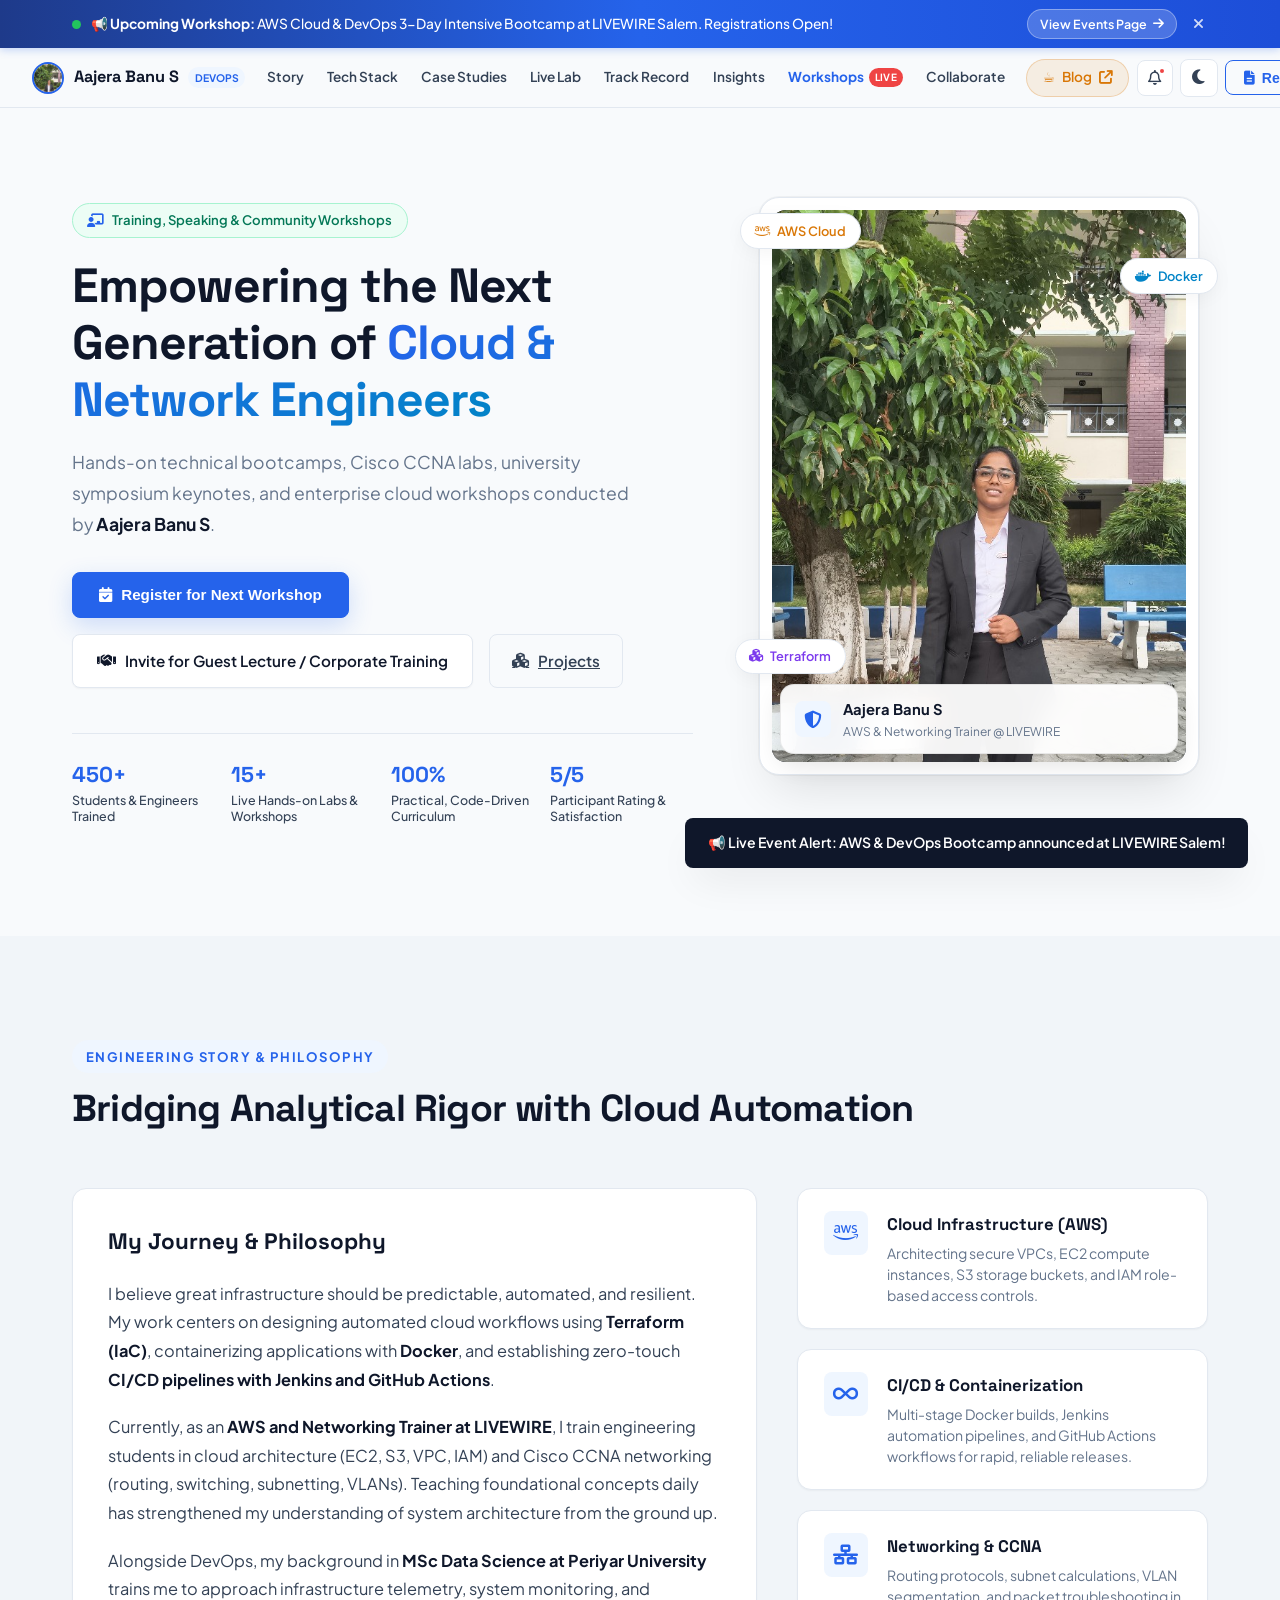
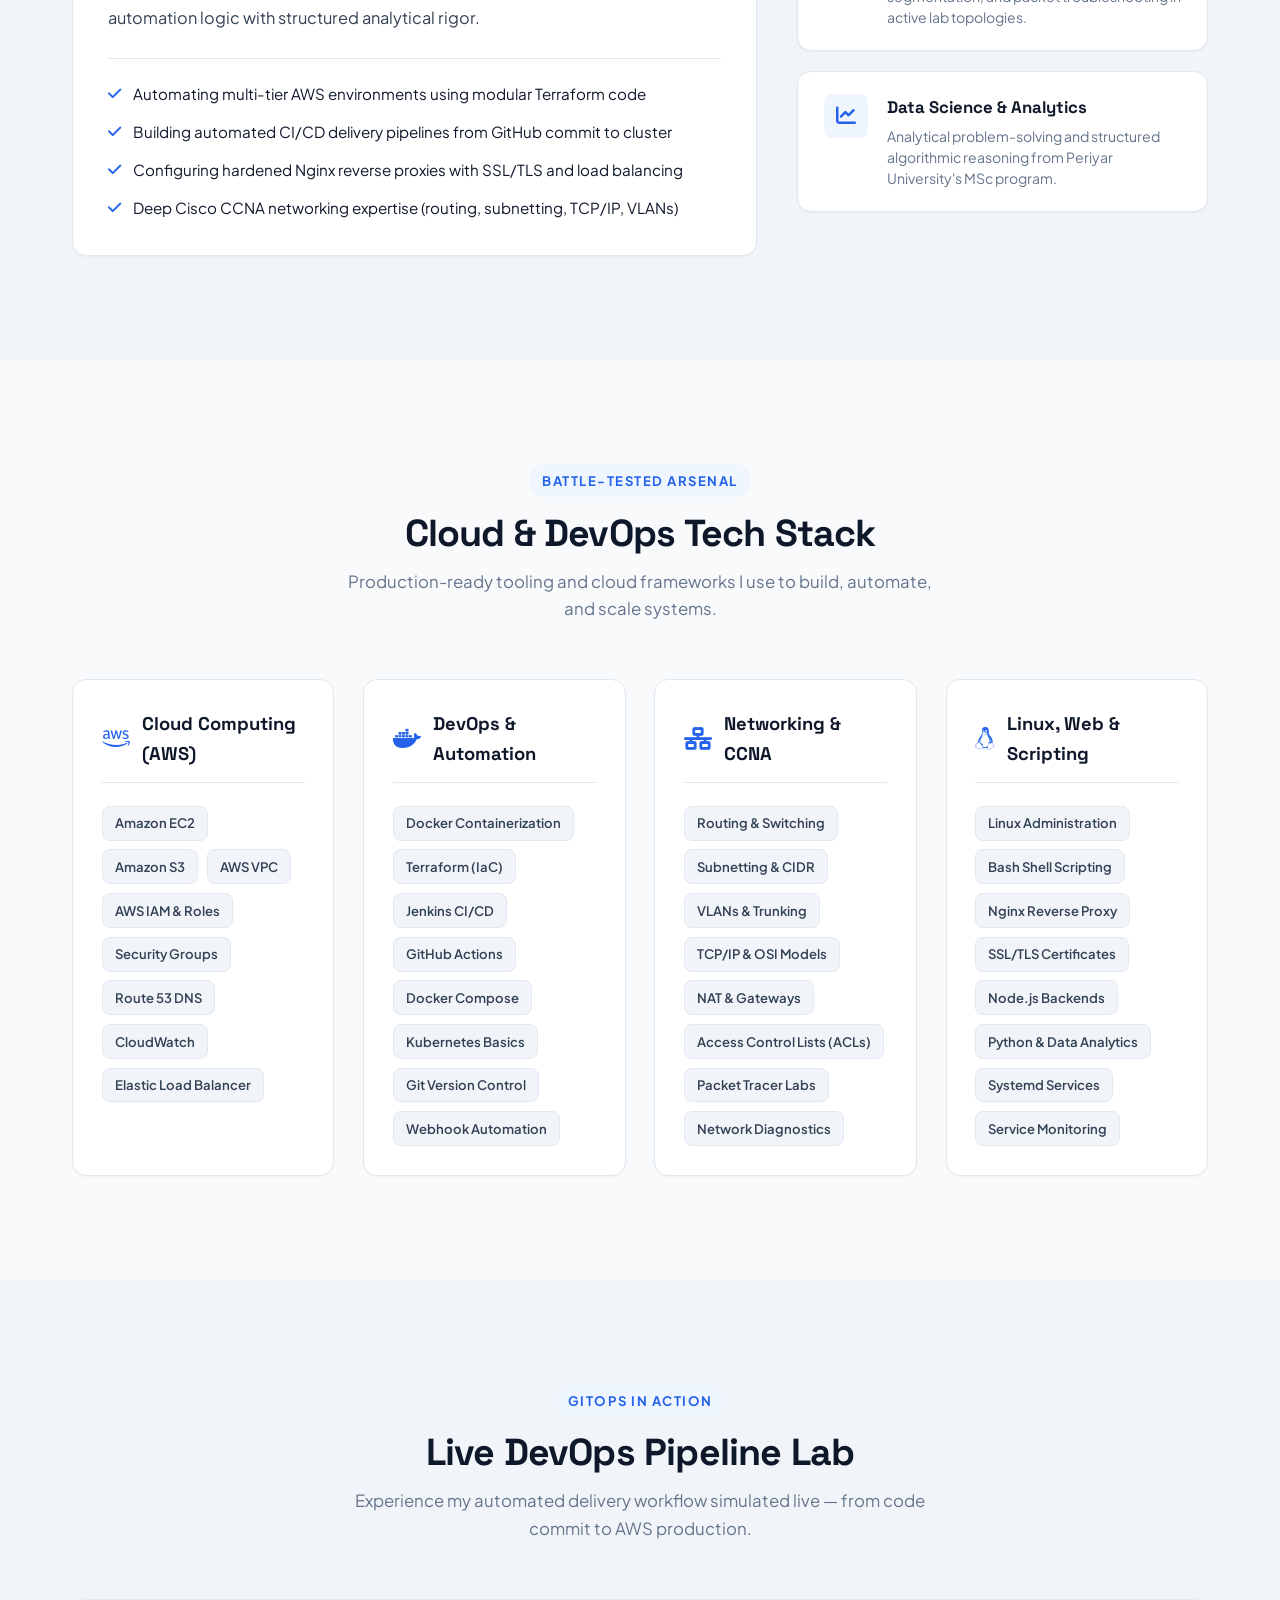
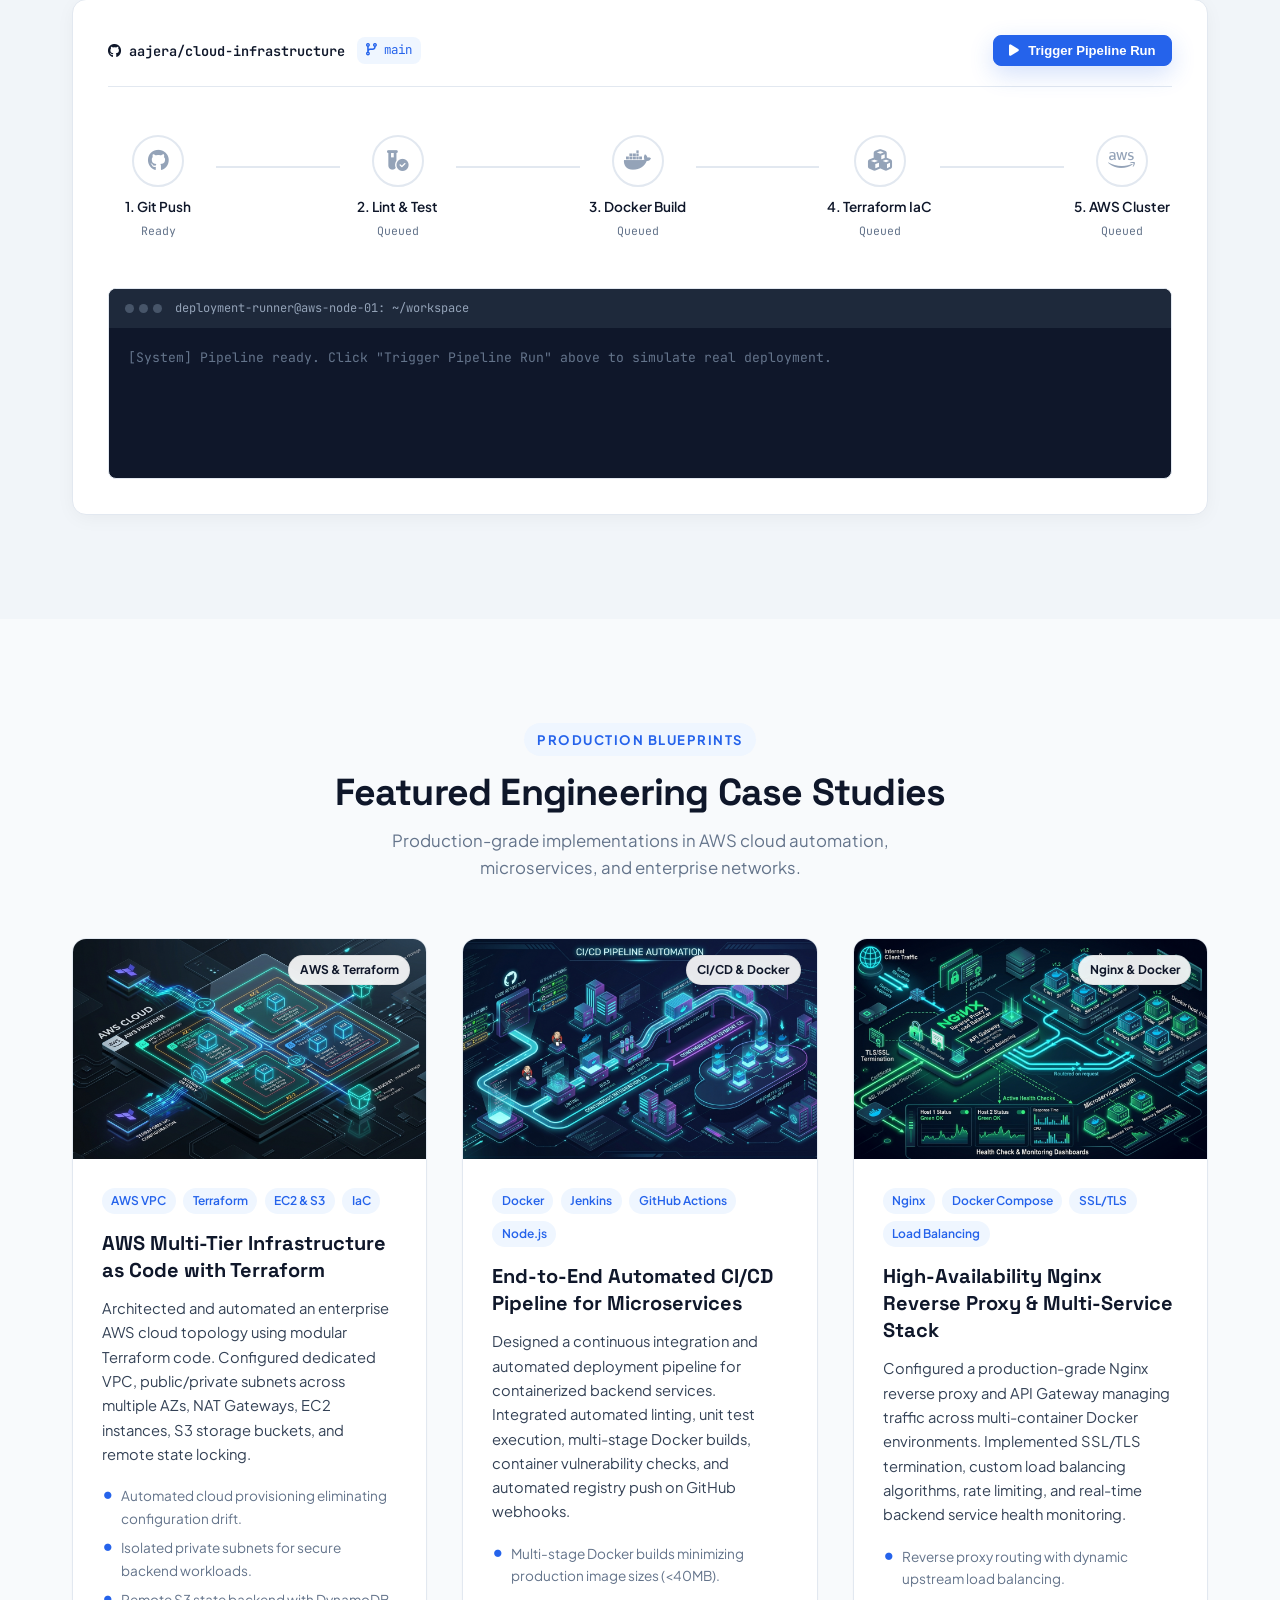
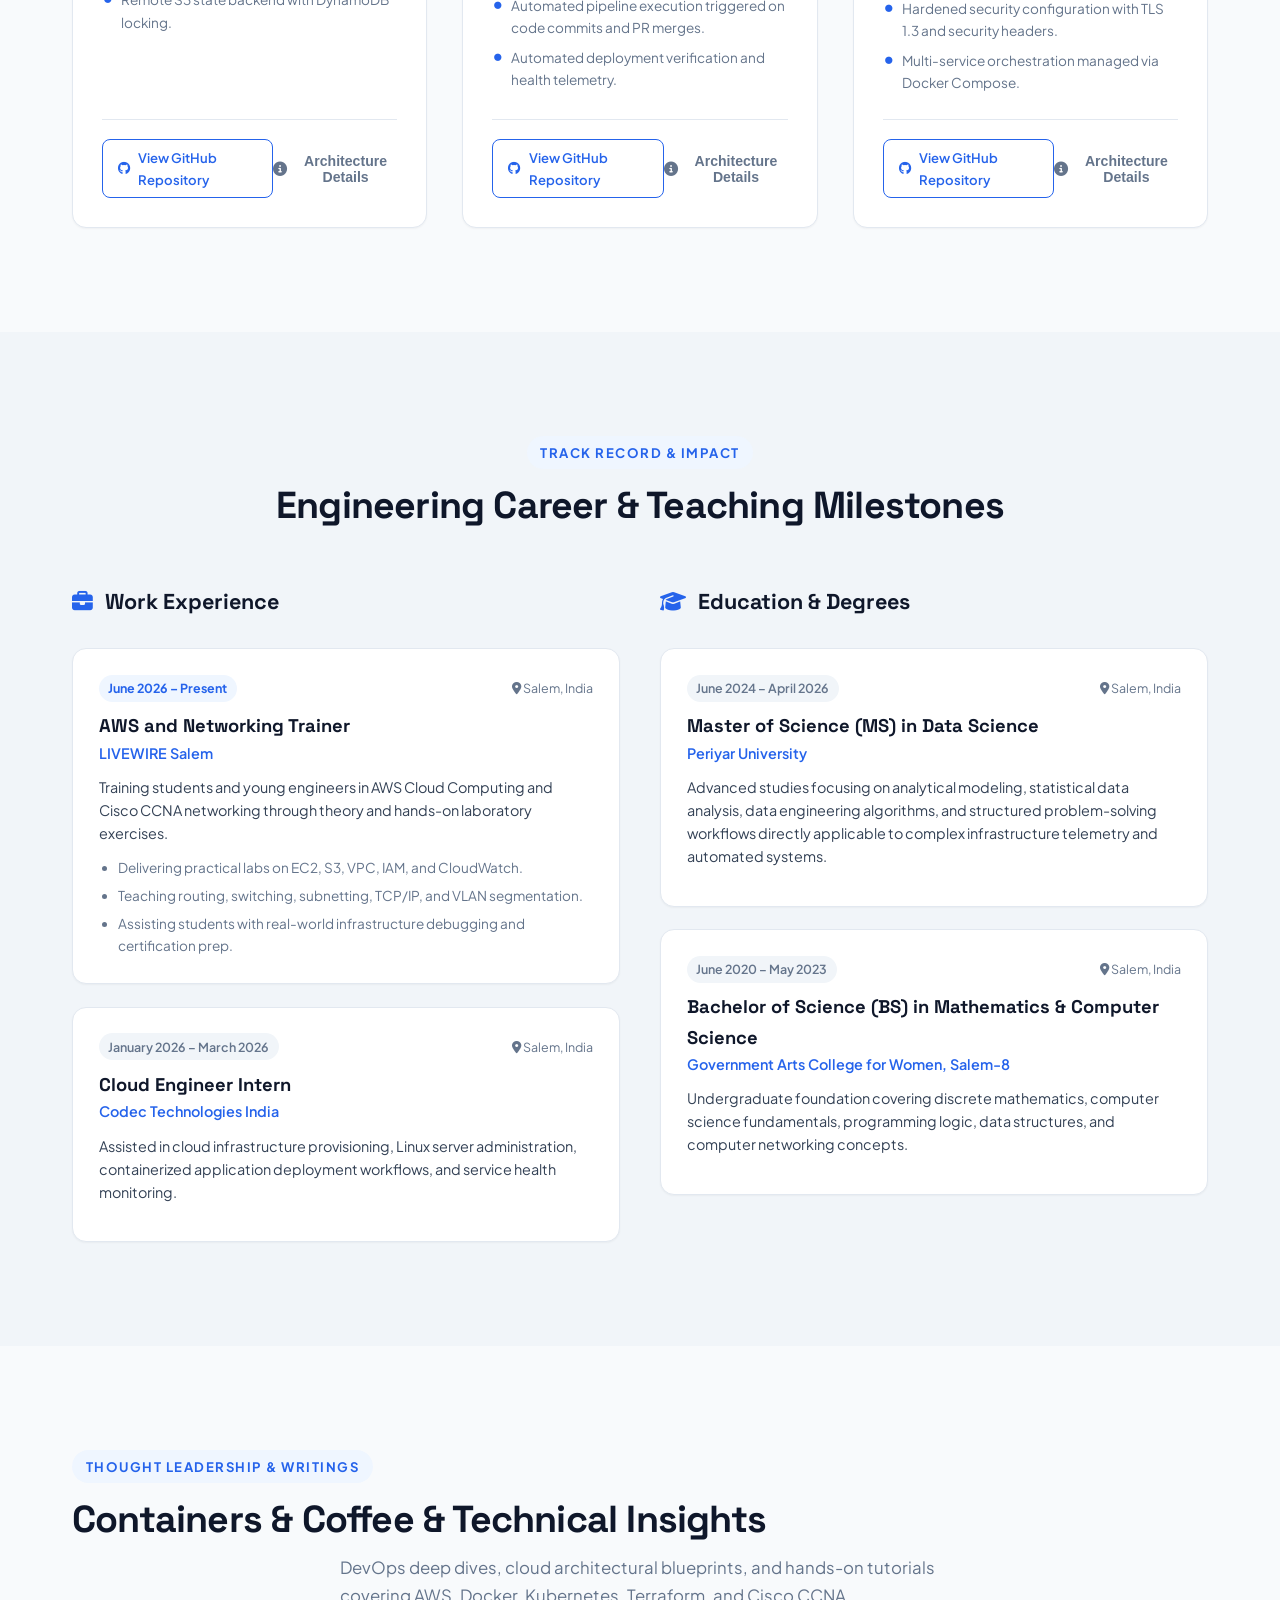
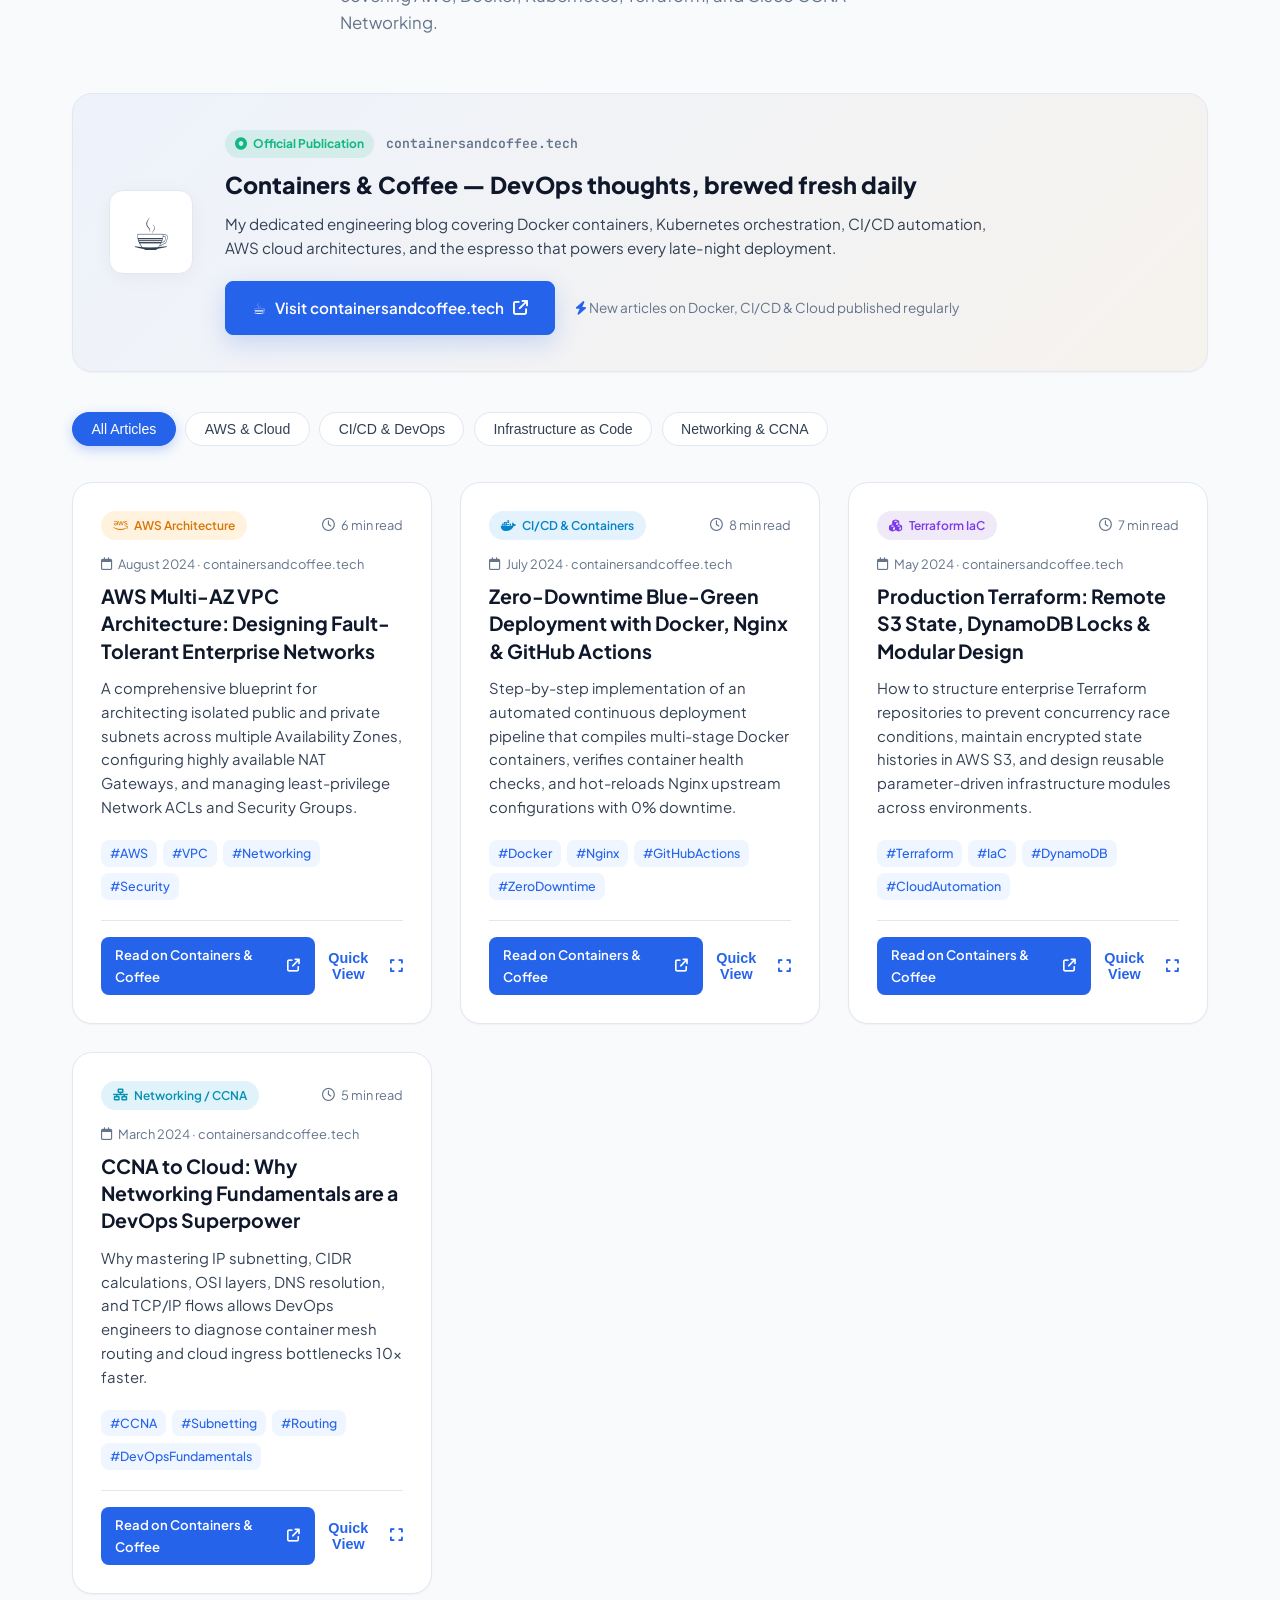
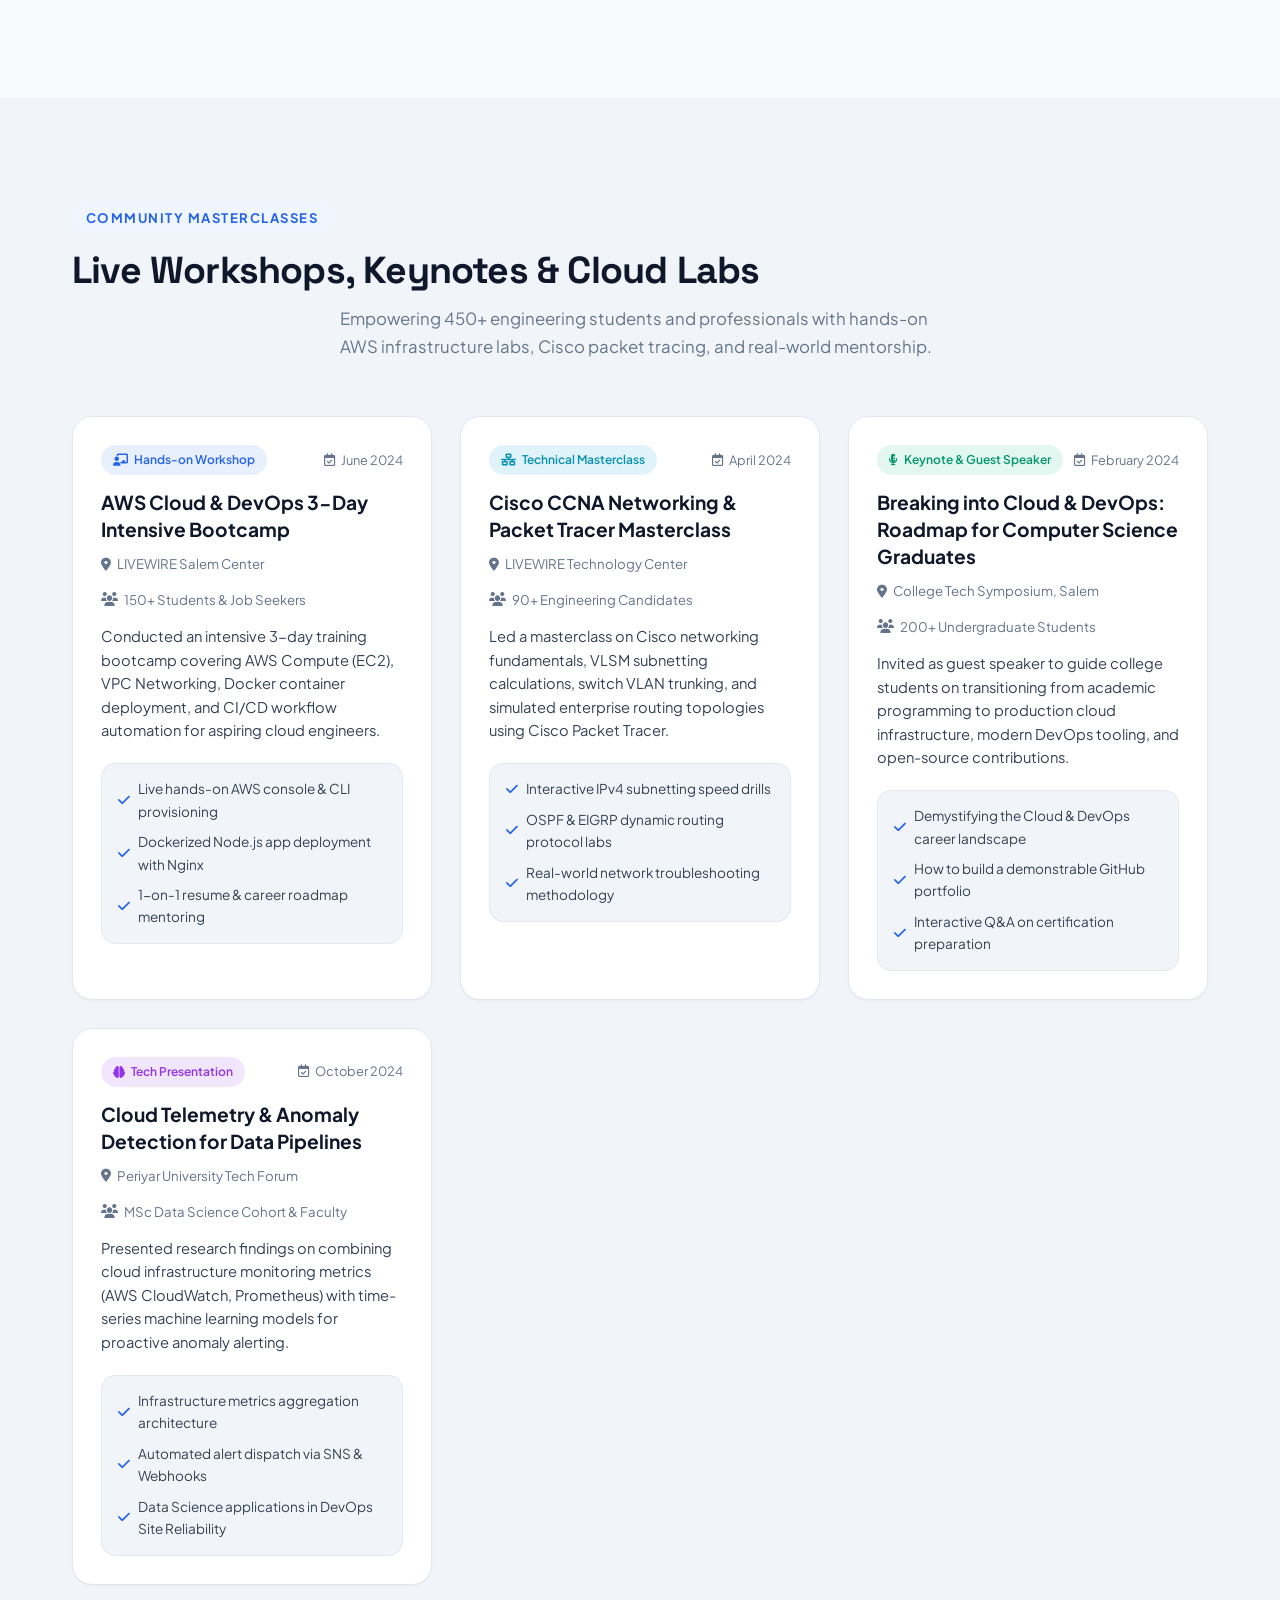
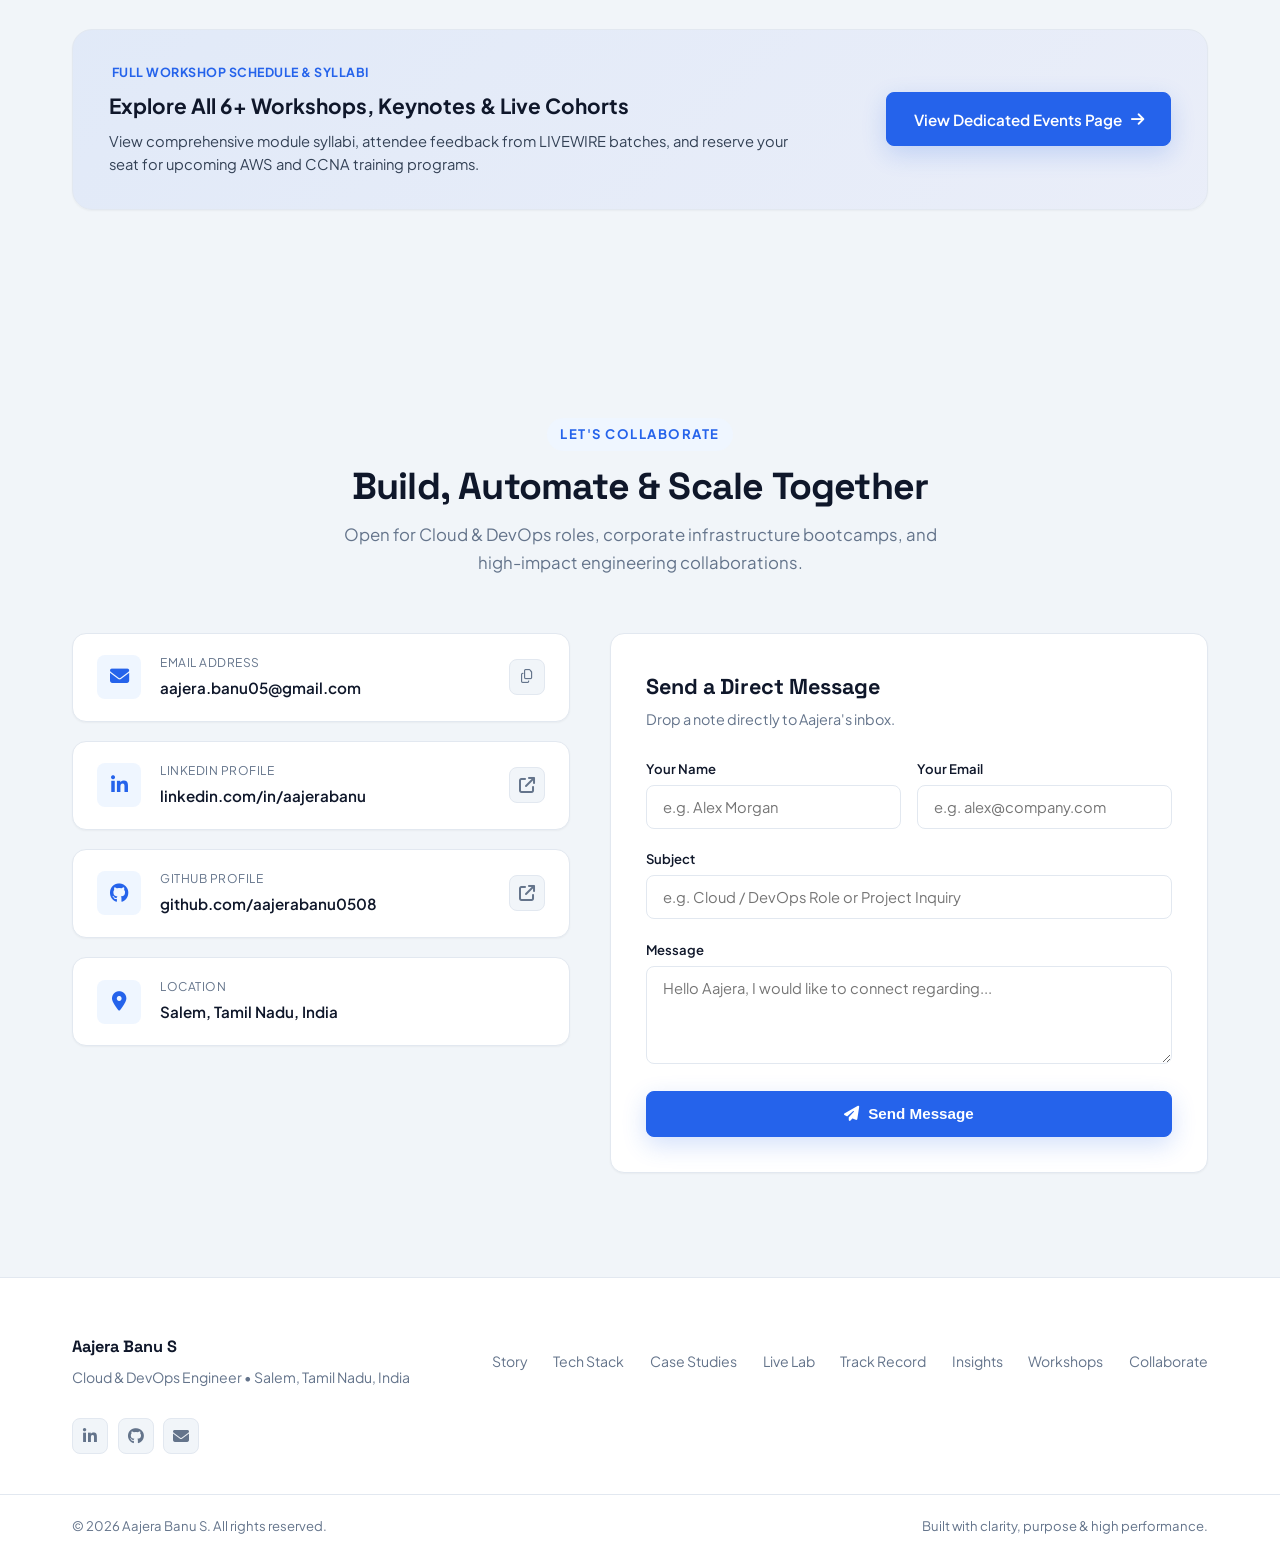
==== commit 76bdf7da: "feat: transform navigation and section titles into distinctive personal branding" ====
--- a/index.html
+++ b/index.html
@@ -47,17 +47,17 @@
       </a>
 
       <nav class="nav-menu" id="nav-menu">
-        <a href="#about" class="nav-link">About</a>
-        <a href="#skills" class="nav-link">Skills</a>
-        <a href="#projects" class="nav-link">Projects</a>
-        <a href="#pipeline" class="nav-link">CI/CD Demo</a>
-        <a href="#experience" class="nav-link">Experience</a>
-        <a href="#blogs" class="nav-link">Publications</a>
+        <a href="#about" class="nav-link">Story</a>
+        <a href="#skills" class="nav-link">Tech Stack</a>
+        <a href="#projects" class="nav-link">Case Studies</a>
+        <a href="#pipeline" class="nav-link">Live Lab</a>
+        <a href="#experience" class="nav-link">Track Record</a>
+        <a href="#blogs" class="nav-link">Insights</a>
         <a href="events.html" class="nav-link nav-link-highlight" title="Explore Workshops & Speaking Events">
-          <span>Events</span>
-          <span class="nav-event-badge">New</span>
+          <span>Workshops</span>
+          <span class="nav-event-badge">Live</span>
         </a>
-        <a href="#contact" class="nav-link">Contact</a>
+        <a href="#contact" class="nav-link">Collaborate</a>
       </nav>
 
       <div class="header-actions">
@@ -139,21 +139,43 @@
     </div>
     <div class="drawer-scroll-body">
       <div class="drawer-nav">
-        <a href="#about" class="drawer-link">About</a>
-        <a href="#skills" class="drawer-link">Skills & Stack</a>
-        <a href="#projects" class="drawer-link">Featured Projects</a>
-        <a href="#pipeline" class="drawer-link">Live CI/CD Demo</a>
-        <a href="#experience" class="drawer-link">Experience & Education</a>
-        <a href="#blogs" class="drawer-link">Technical Publications</a>
+        <a href="#about" class="drawer-link">
+          <i class="fa-regular fa-compass"></i>
+          <span>My Story & Philosophy</span>
+        </a>
+        <a href="#skills" class="drawer-link">
+          <i class="fa-solid fa-layer-group"></i>
+          <span>Cloud & DevOps Stack</span>
+        </a>
+        <a href="#projects" class="drawer-link">
+          <i class="fa-solid fa-server"></i>
+          <span>Production Case Studies</span>
+        </a>
+        <a href="#pipeline" class="drawer-link">
+          <i class="fa-solid fa-terminal"></i>
+          <span>Interactive DevOps Lab</span>
+        </a>
+        <a href="#experience" class="drawer-link">
+          <i class="fa-solid fa-timeline"></i>
+          <span>Track Record & Impact</span>
+        </a>
+        <a href="#blogs" class="drawer-link">
+          <i class="fa-solid fa-newspaper"></i>
+          <span>Technical Insights & Writings</span>
+        </a>
         <a href="events.html" class="drawer-link drawer-link-active">
-          <span>📢 Events & Workshops</span>
-          <span class="nav-event-badge">New</span>
+          <i class="fa-solid fa-chalkboard-user"></i>
+          <span>Workshops & Masterclasses</span>
+          <span class="nav-event-badge">Live</span>
         </a>
         <a href="https://containersandcoffee.tech/" target="_blank" rel="noopener noreferrer" class="drawer-link drawer-link-highlight">
-          <span>☕ Containers & Coffee (Live Blog)</span>
+          <span>☕ Containers & Coffee (Blog)</span>
           <i class="fa-solid fa-arrow-up-right-from-square"></i>
         </a>
-        <a href="#contact" class="drawer-link">Get in Touch</a>
+        <a href="#contact" class="drawer-link">
+          <i class="fa-regular fa-paper-plane"></i>
+          <span>Let's Build Together</span>
+        </a>
         <div class="drawer-action">
           <button id="drawer-resume-btn" class="btn-primary w-full">View Full Resume</button>
         </div>
@@ -259,7 +281,7 @@
     <section id="about" class="section-padding bg-subtle">
       <div class="site-container">
         <div class="section-intro">
-          <span class="sub-heading">About Me</span>
+          <span class="sub-heading">ENGINEERING STORY & PHILOSOPHY</span>
           <h2 class="main-heading">Bridging Analytical Rigor with Cloud Automation</h2>
         </div>
 
@@ -338,9 +360,9 @@
     <section id="skills" class="section-padding">
       <div class="site-container">
         <div class="section-intro text-center">
-          <span class="sub-heading">Technical Stack</span>
-          <h2 class="main-heading">Skills & Technologies</h2>
-          <p class="section-desc">Tools and technologies I use daily to build, automate, and monitor systems.</p>
+          <span class="sub-heading">BATTLE-TESTED ARSENAL</span>
+          <h2 class="main-heading">Cloud & DevOps Tech Stack</h2>
+          <p class="section-desc">Production-ready tooling and cloud frameworks I use to build, automate, and scale systems.</p>
         </div>
 
         <div class="skills-card-grid">
@@ -423,9 +445,9 @@
     <section id="pipeline" class="section-padding bg-subtle">
       <div class="site-container">
         <div class="section-intro text-center">
-          <span class="sub-heading">Interactive Workflow</span>
-          <h2 class="main-heading">Live CI/CD Pipeline Simulator</h2>
-          <p class="section-desc">Experience an automated deployment cycle from code commit to AWS production.</p>
+          <span class="sub-heading">GITOPS IN ACTION</span>
+          <h2 class="main-heading">Live DevOps Pipeline Lab</h2>
+          <p class="section-desc">Experience my automated delivery workflow simulated live — from code commit to AWS production.</p>
         </div>
 
         <div class="pipeline-simulator-card">
@@ -497,9 +519,9 @@
     <section id="projects" class="section-padding">
       <div class="site-container">
         <div class="section-intro text-center">
-          <span class="sub-heading">Featured Projects</span>
-          <h2 class="main-heading">Infrastructure & DevOps Case Studies</h2>
-          <p class="section-desc">Real-world implementations in cloud automation, microservices, and network engineering.</p>
+          <span class="sub-heading">PRODUCTION BLUEPRINTS</span>
+          <h2 class="main-heading">Featured Engineering Case Studies</h2>
+          <p class="section-desc">Production-grade implementations in AWS cloud automation, microservices, and enterprise networks.</p>
         </div>
 
         <div class="projects-display-grid">
@@ -609,8 +631,8 @@
     <section id="experience" class="section-padding bg-subtle">
       <div class="site-container">
         <div class="section-intro text-center">
-          <span class="sub-heading">Career & Academics</span>
-          <h2 class="main-heading">Experience & Qualifications</h2>
+          <span class="sub-heading">TRACK RECORD & IMPACT</span>
+          <h2 class="main-heading">Engineering Career & Teaching Milestones</h2>
         </div>
 
         <div class="timeline-two-column">
@@ -694,9 +716,9 @@
     <section id="blogs" class="section-padding">
       <div class="site-container">
         <div class="section-intro">
-          <span class="sub-heading">Engineering Blog & Publications</span>
+          <span class="sub-heading">THOUGHT LEADERSHIP & WRITINGS</span>
           <h2 class="main-heading">Containers & Coffee & Technical Insights</h2>
-          <p class="section-desc">DevOps thoughts, architectural patterns, and hands-on tutorials covering AWS, Docker, Kubernetes, Terraform, and Cisco Networking.</p>
+          <p class="section-desc">DevOps deep dives, cloud architectural blueprints, and hands-on tutorials covering AWS, Docker, Kubernetes, Terraform, and Cisco CCNA Networking.</p>
         </div>
 
         <!-- Containers & Coffee Publication Spotlight Banner -->
@@ -857,13 +879,12 @@
       </div>
     </section>
 
-    <!-- EVENTS & WORKSHOPS SECTION -->
     <section id="events" class="section-padding bg-subtle">
       <div class="site-container">
         <div class="section-intro">
-          <span class="sub-heading">Community & Mentorship</span>
-          <h2 class="main-heading">Events, Workshops & Speaking</h2>
-          <p class="section-desc">Empowering students and tech aspirants with real-world hands-on cloud skills, live architecture labs, and industry mentorship.</p>
+          <span class="sub-heading">COMMUNITY MASTERCLASSES</span>
+          <h2 class="main-heading">Live Workshops, Keynotes & Cloud Labs</h2>
+          <p class="section-desc">Empowering 450+ engineering students and professionals with hands-on AWS infrastructure labs, Cisco packet tracing, and real-world mentorship.</p>
         </div>
 
         <div class="events-cards-grid">
@@ -978,9 +999,9 @@
     <section id="contact" class="section-padding bg-subtle">
       <div class="site-container">
         <div class="section-intro text-center">
-          <span class="sub-heading">Get in Touch</span>
-          <h2 class="main-heading">Let's Connect & Collaborate</h2>
-          <p class="section-desc">Interested in discussing DevOps engineering opportunities, cloud projects, or technical mentoring?</p>
+          <span class="sub-heading">LET'S COLLABORATE</span>
+          <h2 class="main-heading">Build, Automate & Scale Together</h2>
+          <p class="section-desc">Open for Cloud & DevOps roles, corporate infrastructure bootcamps, and high-impact engineering collaborations.</p>
         </div>
 
         <div class="contact-split-grid">
@@ -1086,12 +1107,14 @@
       </div>
 
       <div class="footer-nav-links">
-        <a href="#about">About</a>
-        <a href="#skills">Skills</a>
-        <a href="#projects">Projects</a>
-        <a href="#pipeline">CI/CD Demo</a>
-        <a href="#experience">Experience</a>
-        <a href="#contact">Contact</a>
+        <a href="#about">Story</a>
+        <a href="#skills">Tech Stack</a>
+        <a href="#projects">Case Studies</a>
+        <a href="#pipeline">Live Lab</a>
+        <a href="#experience">Track Record</a>
+        <a href="#blogs">Insights</a>
+        <a href="events.html">Workshops</a>
+        <a href="#contact">Collaborate</a>
       </div>
 
       <div class="footer-social-links">
--- a/style.css
+++ b/style.css
@@ -861,17 +861,33 @@
 .drawer-link {
   color: var(--text-secondary);
   text-decoration: none;
-  font-size: 1rem;
+  font-size: 0.96rem;
   font-weight: 600;
-  padding-bottom: 0.5rem;
+  padding-bottom: 0.55rem;
   border-bottom: 1px solid var(--border-color);
-  transition: color 0.15s ease, transform 0.15s ease;
+  transition: all 0.18s ease;
+  display: flex;
+  align-items: center;
+  gap: 0.75rem;
+}
+
+.drawer-link i {
+  width: 20px;
+  font-size: 0.95rem;
+  color: var(--accent);
+  opacity: 0.85;
+  transition: transform 0.2s ease, opacity 0.2s ease;
 }
 
 .drawer-link:hover,
 .drawer-link:active {
   color: var(--accent);
-  transform: translateX(4px);
+  transform: translateX(5px);
+}
+
+.drawer-link:hover i {
+  opacity: 1;
+  transform: scale(1.15);
 }
 
 .drawer-action {
@@ -2578,7 +2594,8 @@
   transition: opacity var(--trans-fast);
 }
 
-.modal-backdrop.active {
+.modal-backdrop.active,
+.modal-backdrop.open {
   display: flex;
   opacity: 1;
 }
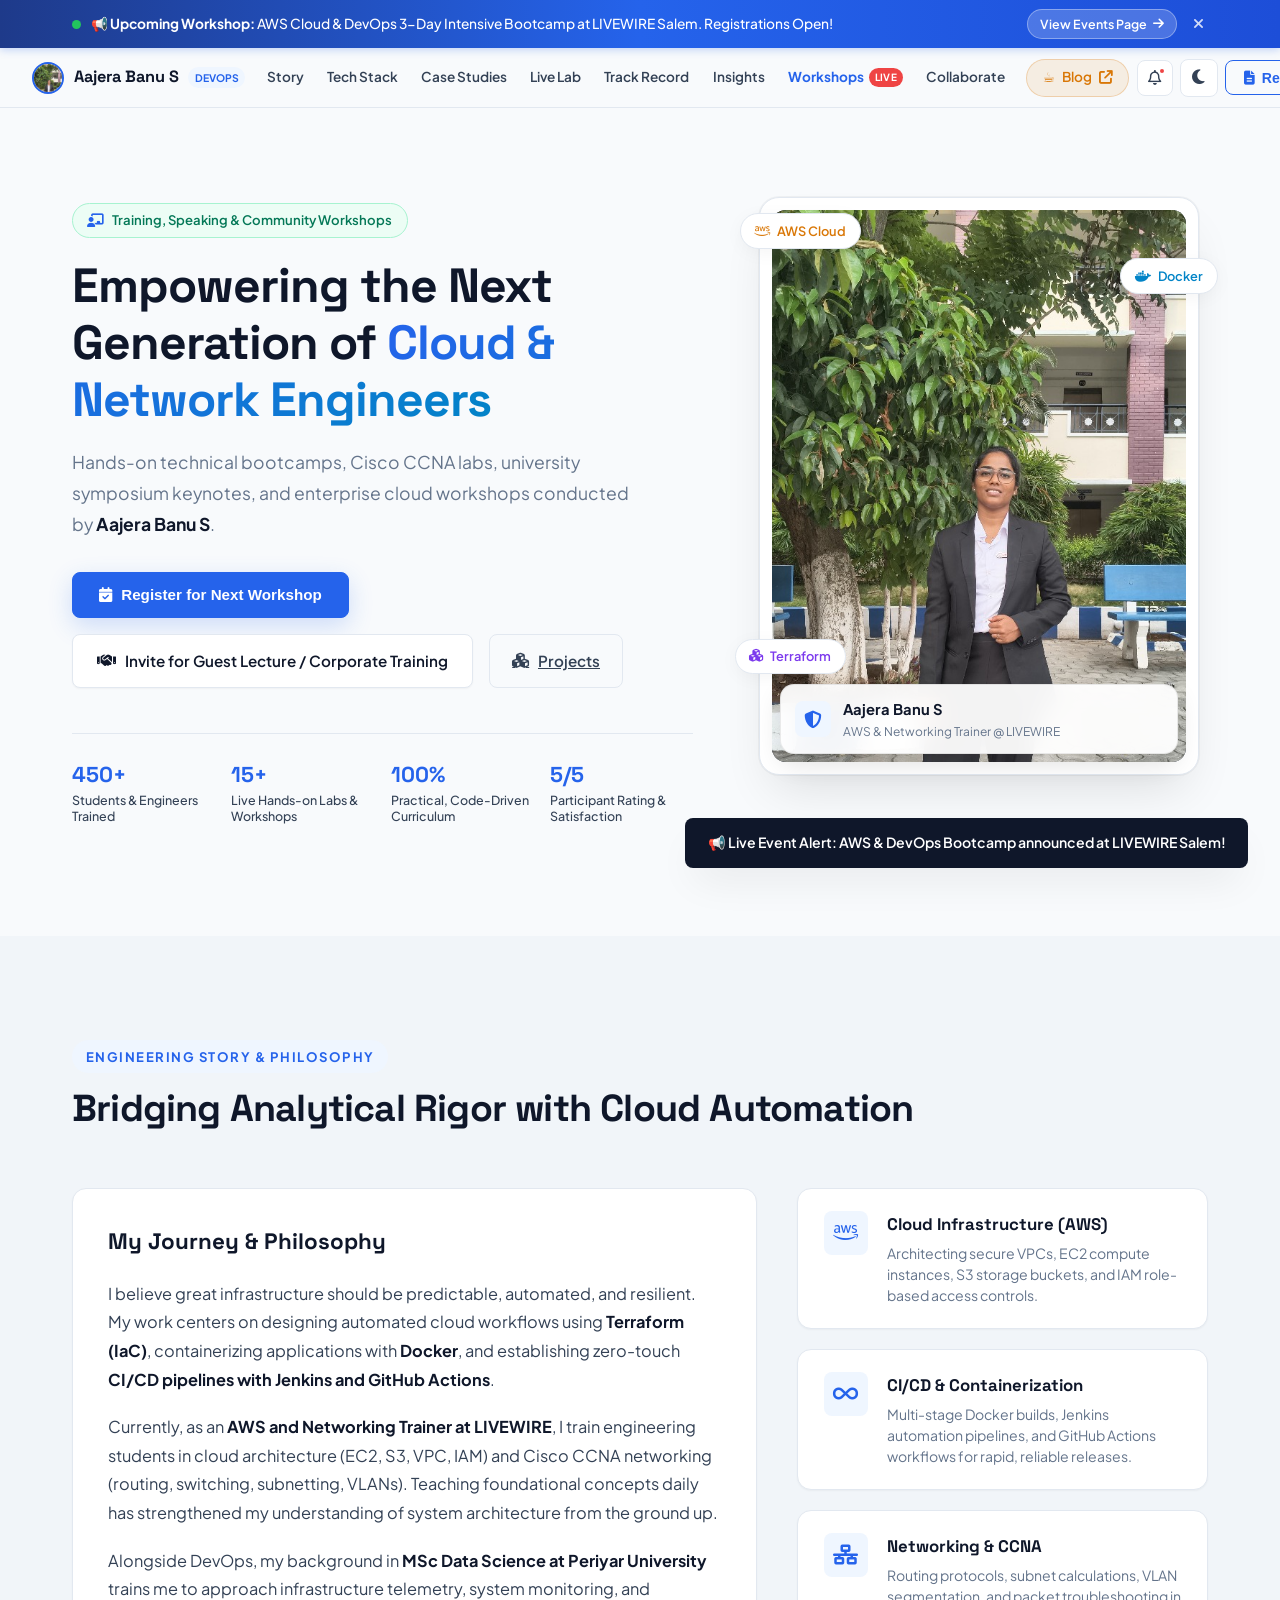
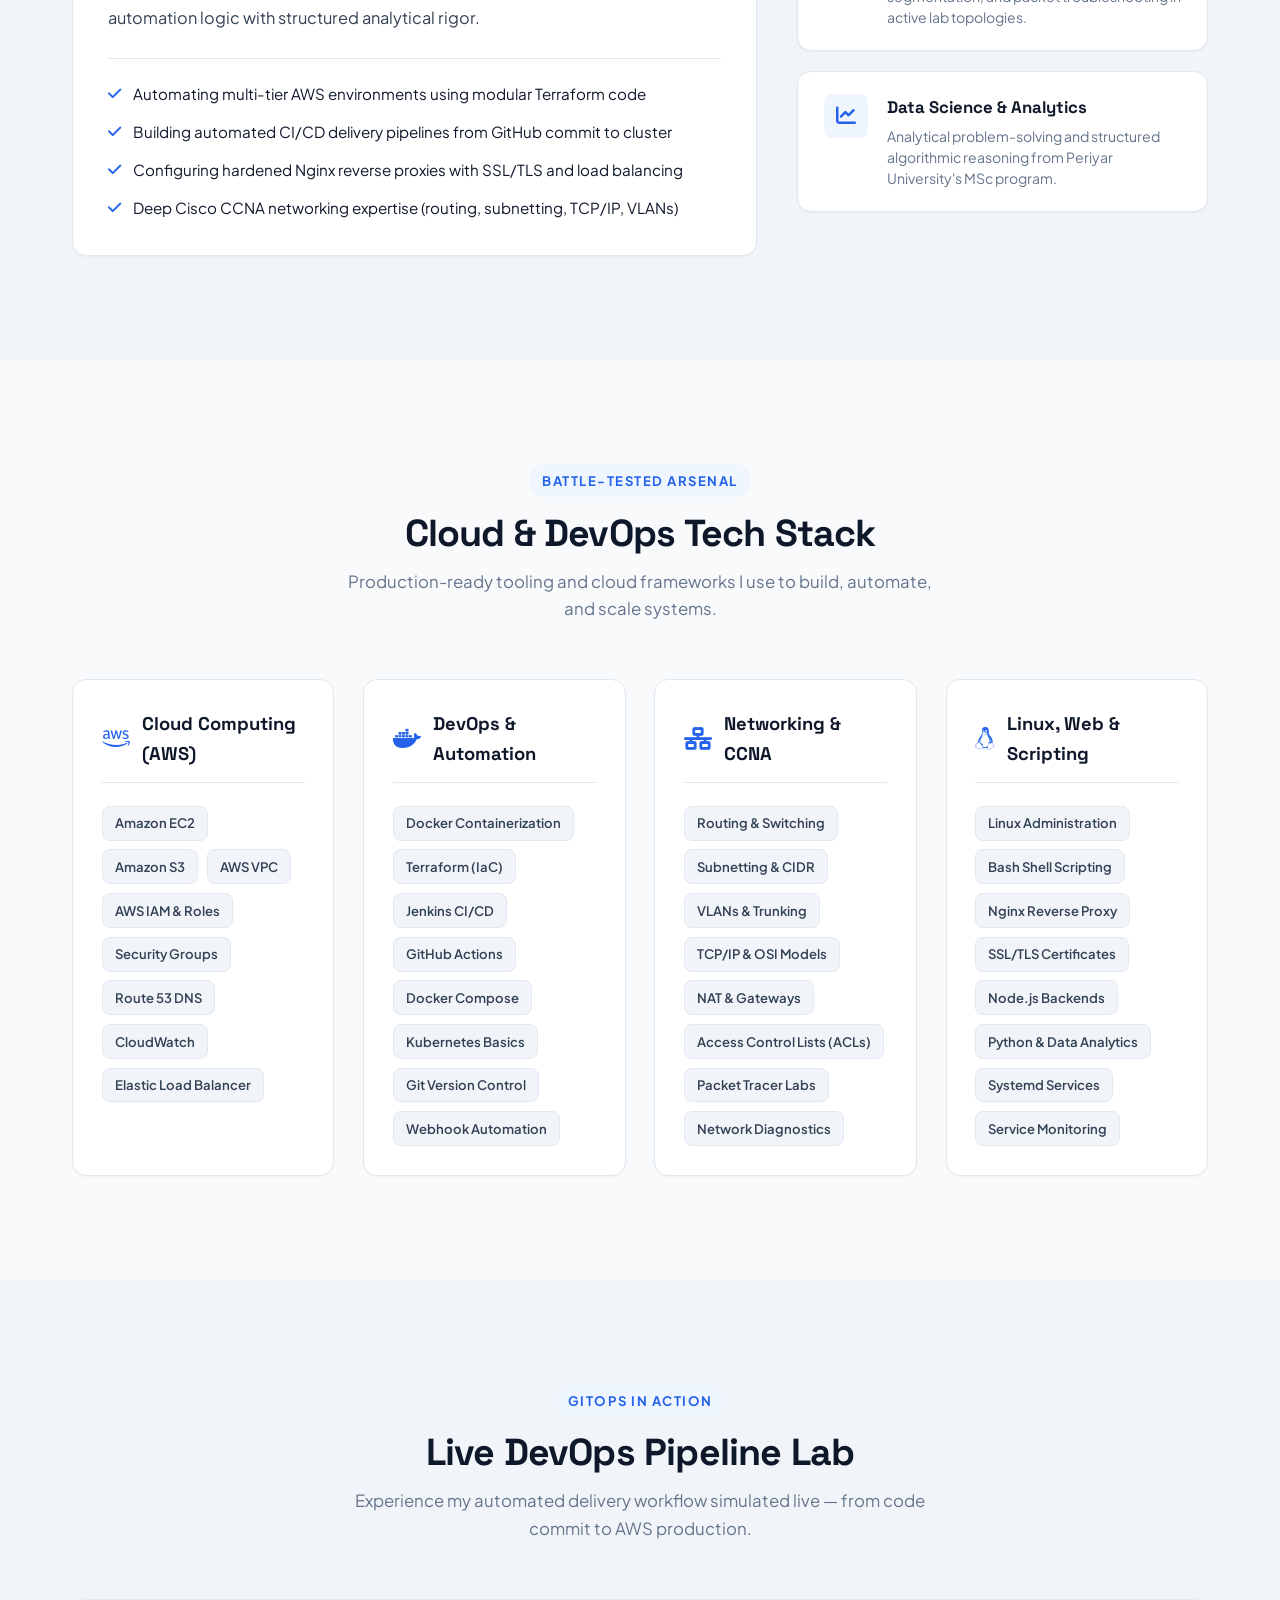
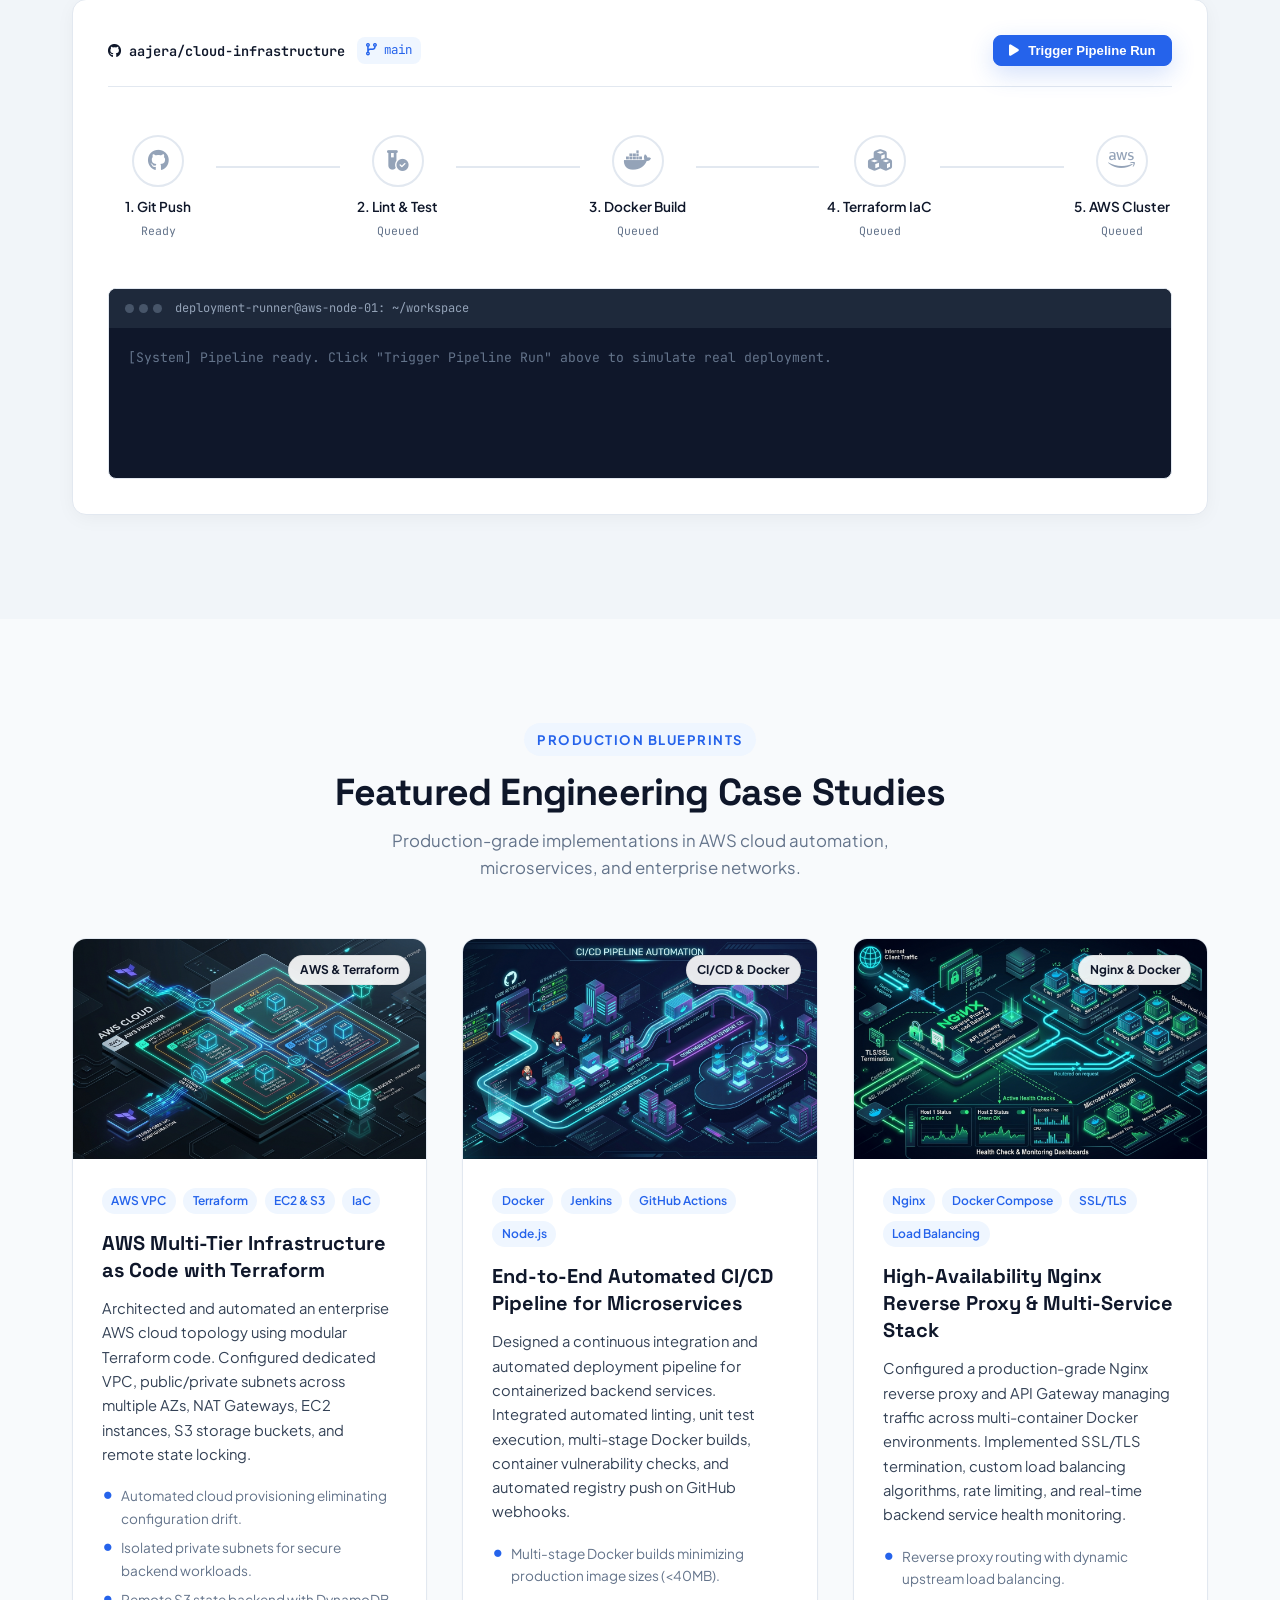
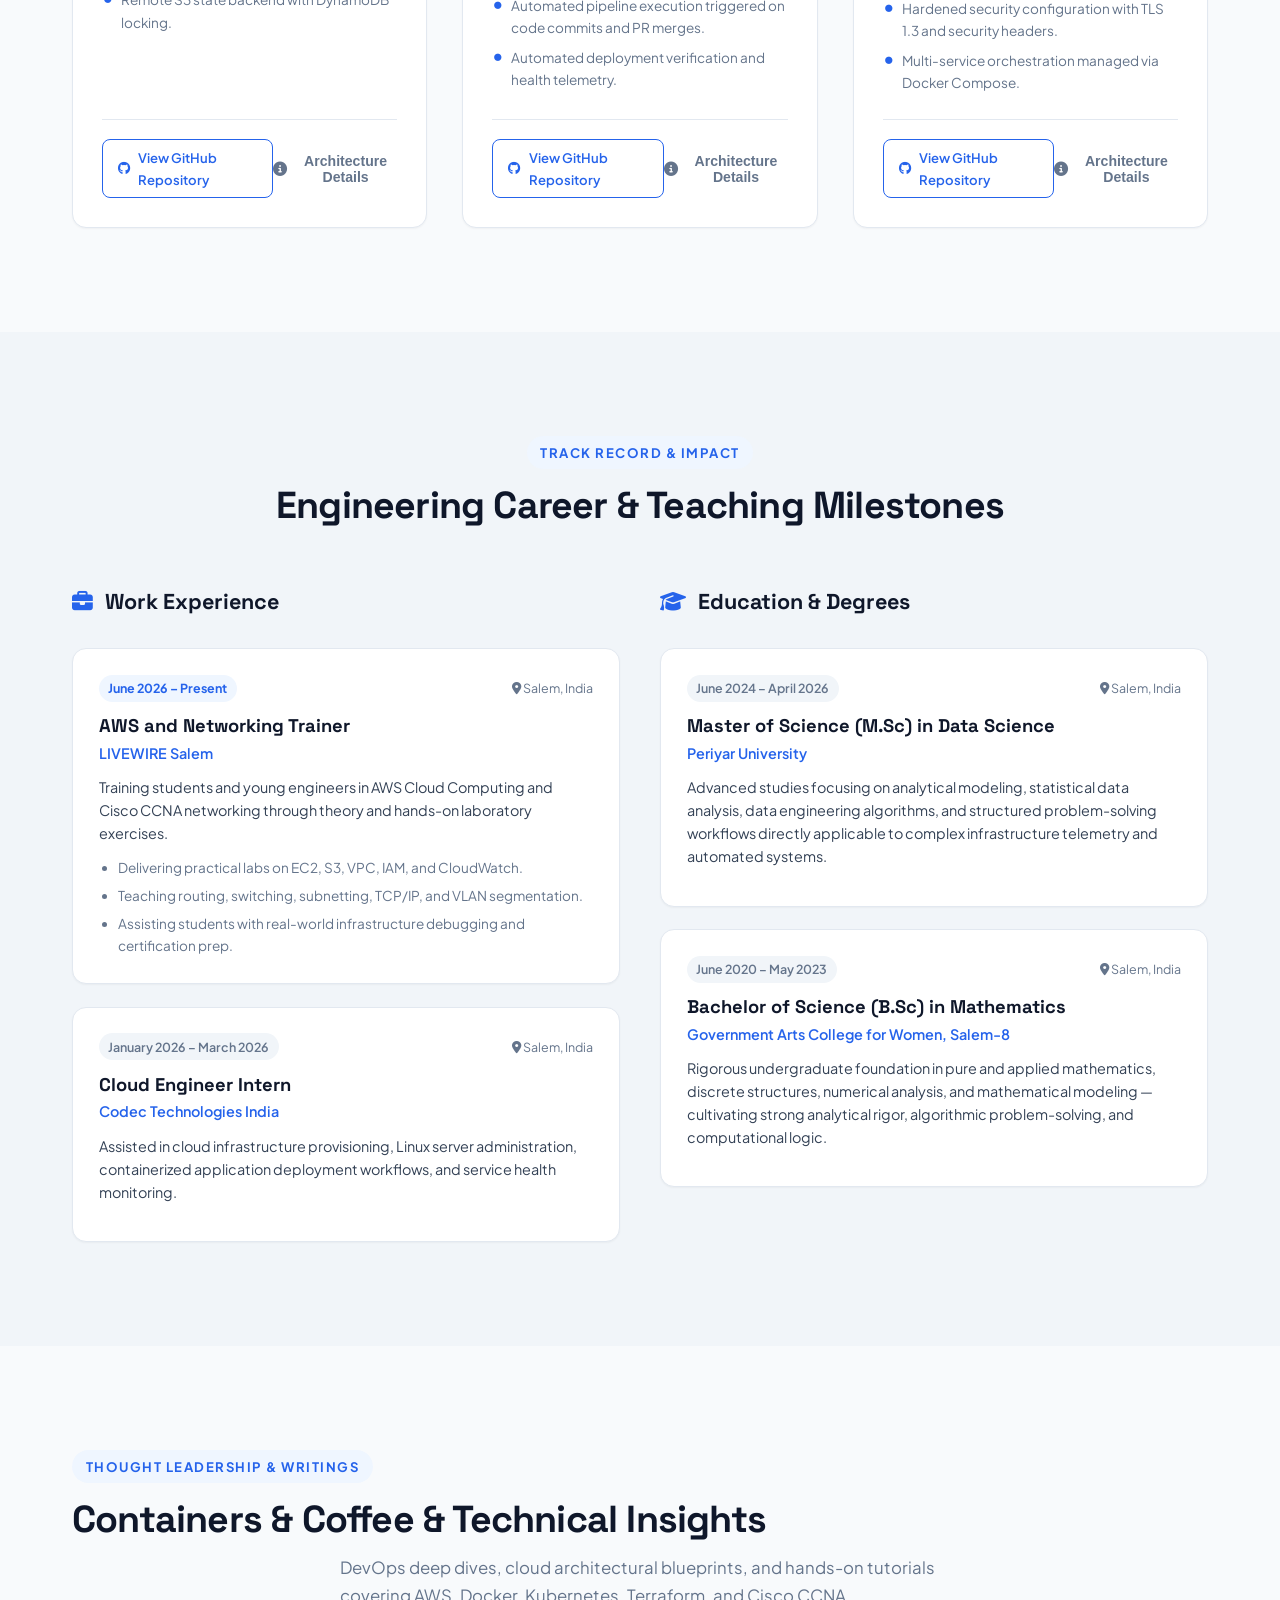
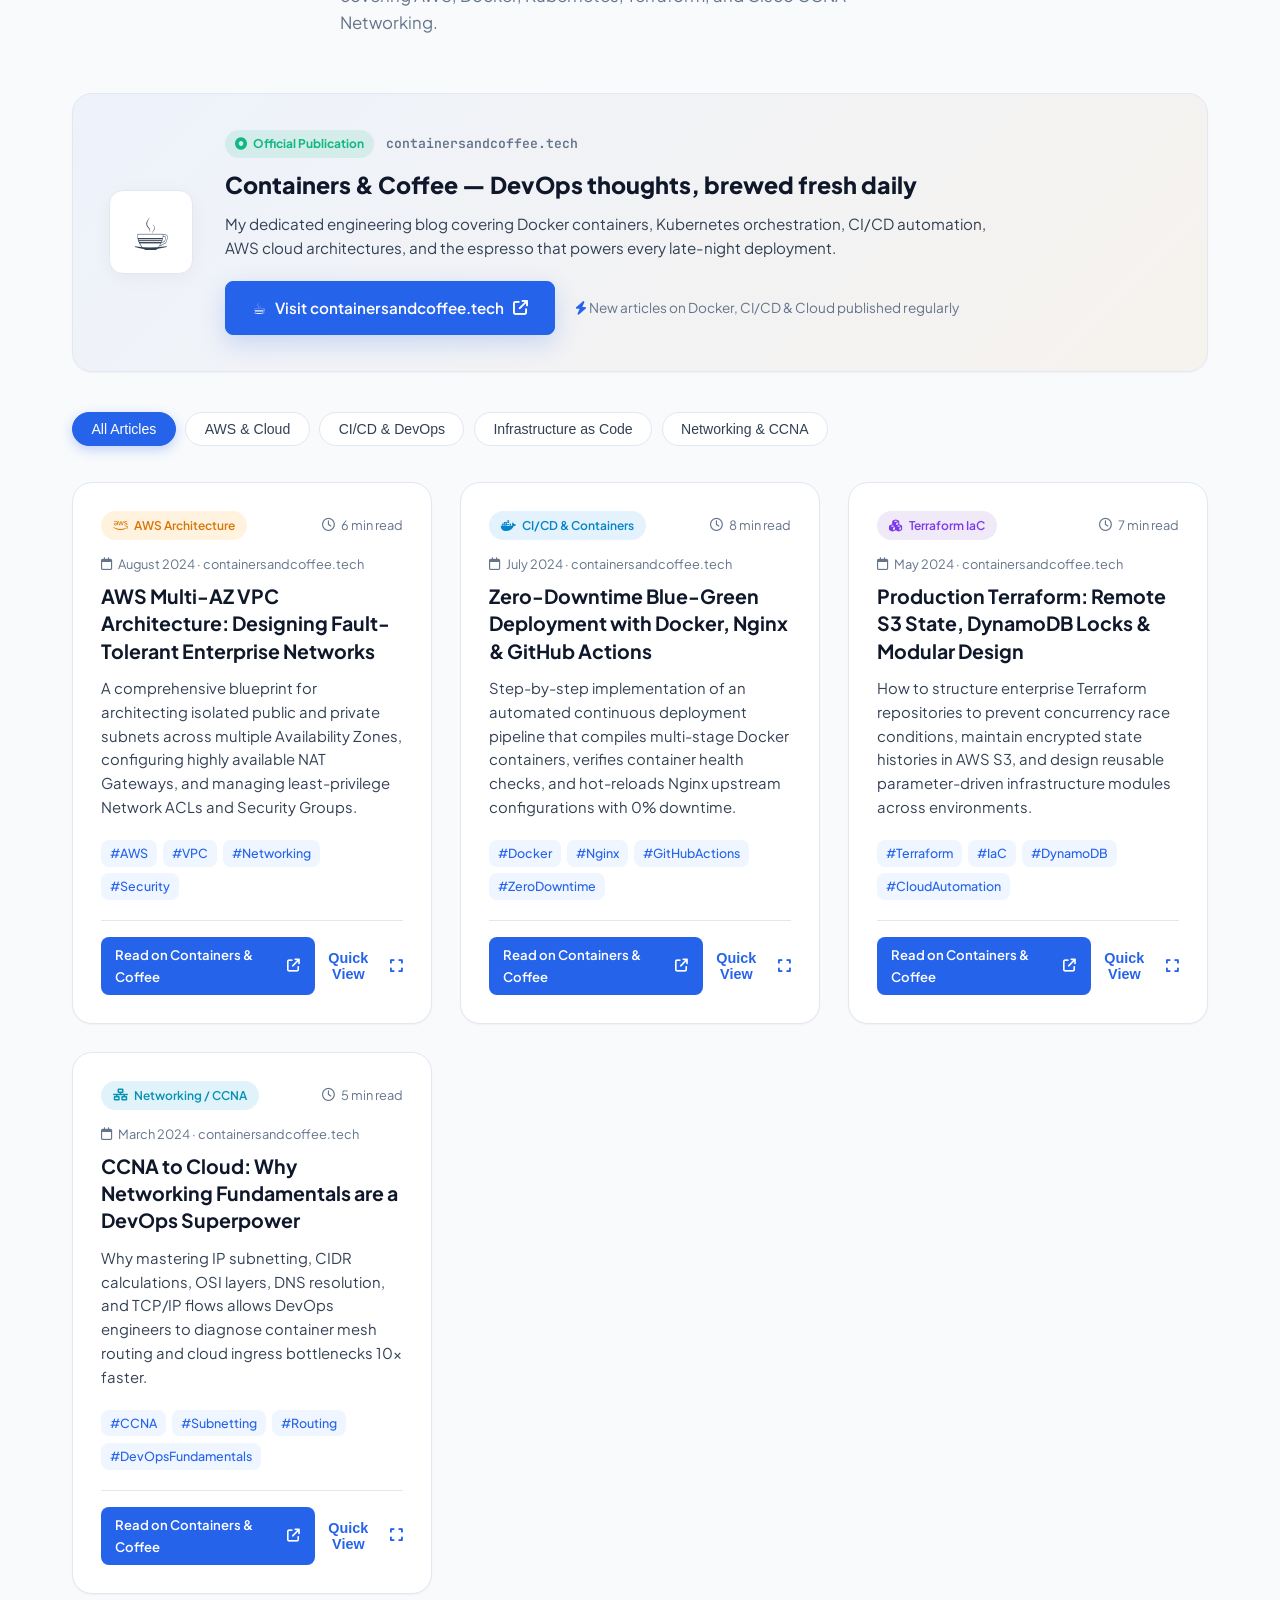
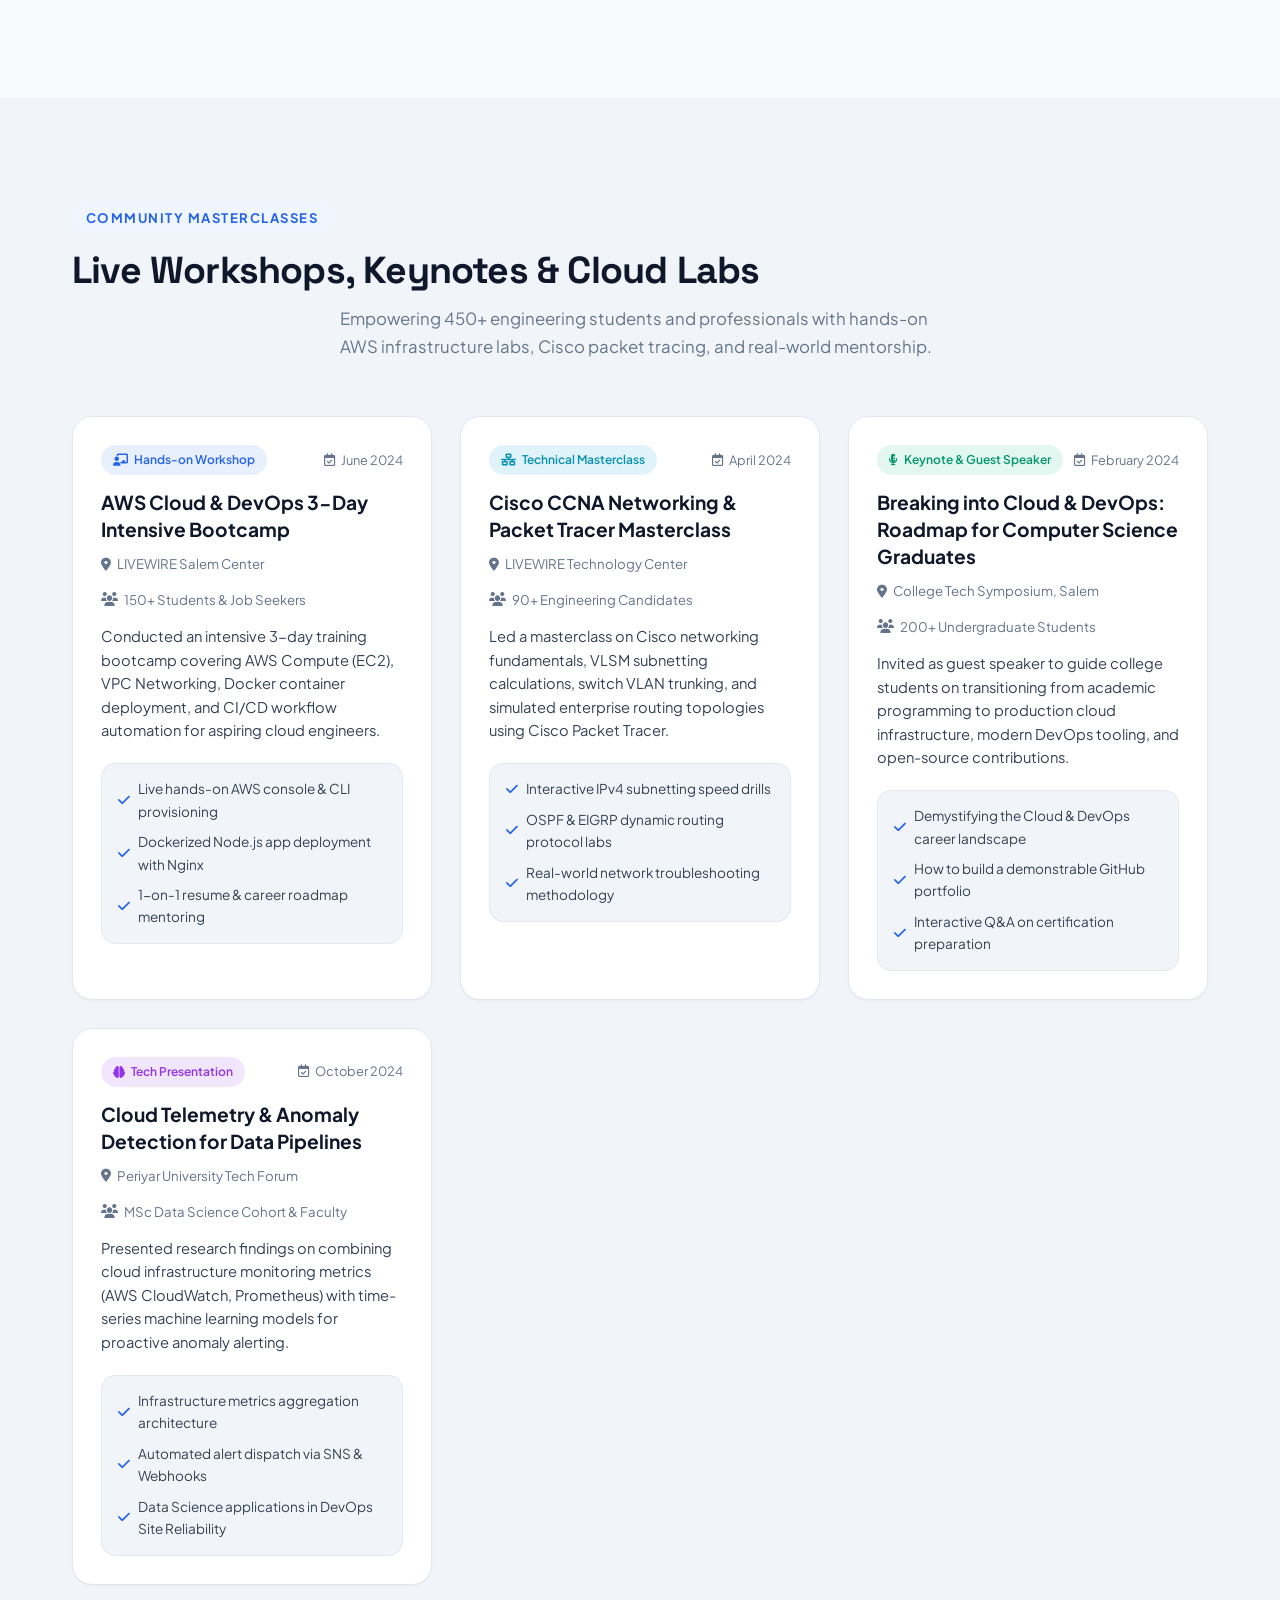
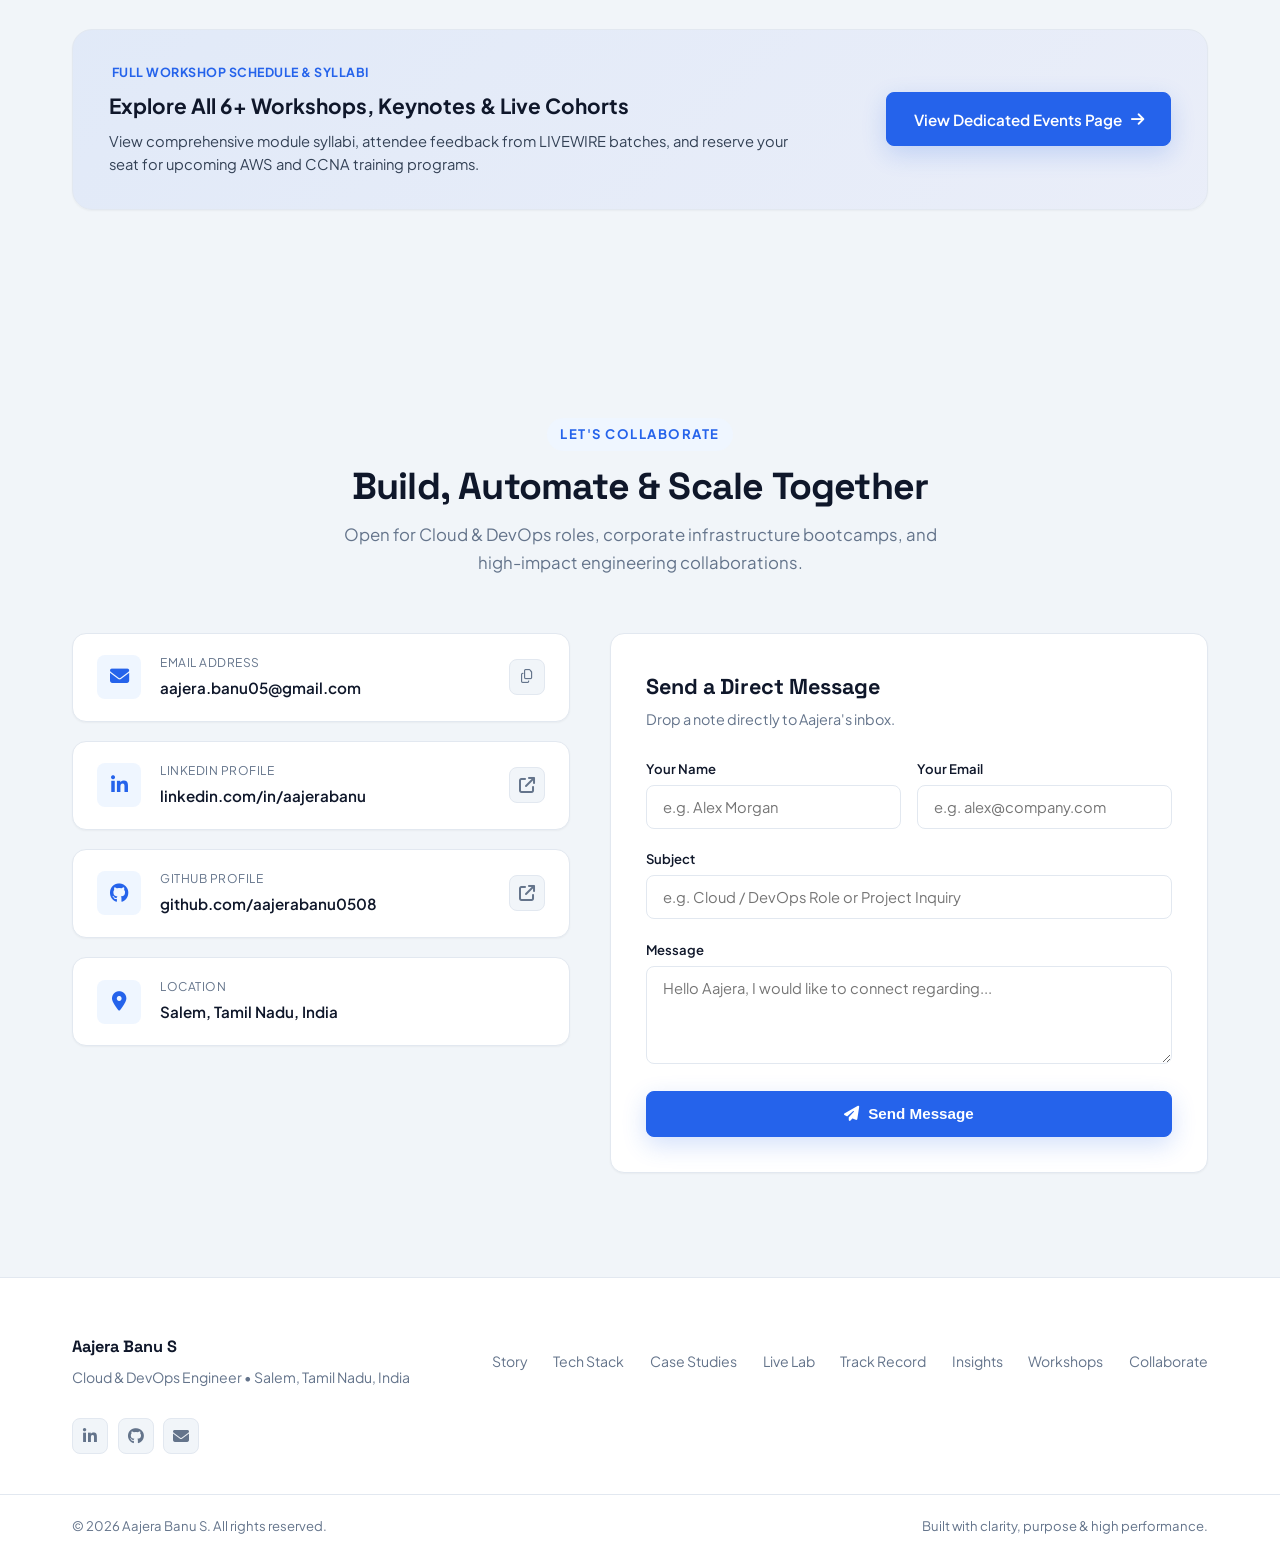
==== commit 6f19d503: "fix(education): update degree to Bachelor of Science (B.Sc) in Mathematics" ====
--- a/index.html
+++ b/index.html
@@ -688,7 +688,7 @@
                   <span class="entry-period">June 2024 – April 2026</span>
                   <span class="entry-loc"><i class="fa-solid fa-location-dot"></i> Salem, India</span>
                 </div>
-                <h4 class="entry-title">Master of Science (MS) in Data Science</h4>
+                <h4 class="entry-title">Master of Science (M.Sc) in Data Science</h4>
                 <div class="entry-company">Periyar University</div>
                 <p class="entry-text">
                   Advanced studies focusing on analytical modeling, statistical data analysis, data engineering algorithms, and structured problem-solving workflows directly applicable to complex infrastructure telemetry and automated systems.
@@ -700,10 +700,10 @@
                   <span class="entry-period">June 2020 – May 2023</span>
                   <span class="entry-loc"><i class="fa-solid fa-location-dot"></i> Salem, India</span>
                 </div>
-                <h4 class="entry-title">Bachelor of Science (BS) in Mathematics & Computer Science</h4>
+                <h4 class="entry-title">Bachelor of Science (B.Sc) in Mathematics</h4>
                 <div class="entry-company">Government Arts College for Women, Salem-8</div>
                 <p class="entry-text">
-                  Undergraduate foundation covering discrete mathematics, computer science fundamentals, programming logic, data structures, and computer networking concepts.
+                  Rigorous undergraduate foundation in pure and applied mathematics, discrete structures, numerical analysis, and mathematical modeling — cultivating strong analytical rigor, algorithmic problem-solving, and computational logic.
                 </p>
               </div>
             </div>
@@ -1220,7 +1220,7 @@
             <h2 class="r-section-heading">EDUCATION</h2>
             <div class="r-entry">
               <div class="r-entry-top">
-                <span class="r-role">Master of Science (MS) in Data Science</span>
+                <span class="r-role">Master of Science (M.Sc) in Data Science</span>
                 <span class="r-date">June 2024 – April 2026</span>
               </div>
               <div class="r-org">Periyar University, Salem</div>
@@ -1228,7 +1228,7 @@
 
             <div class="r-entry">
               <div class="r-entry-top">
-                <span class="r-role">Bachelor of Science (BS) in Mathematics & Computer Science</span>
+                <span class="r-role">Bachelor of Science (B.Sc) in Mathematics</span>
                 <span class="r-date">June 2020 – May 2023</span>
               </div>
               <div class="r-org">Government Arts College for Women, Salem-8</div>
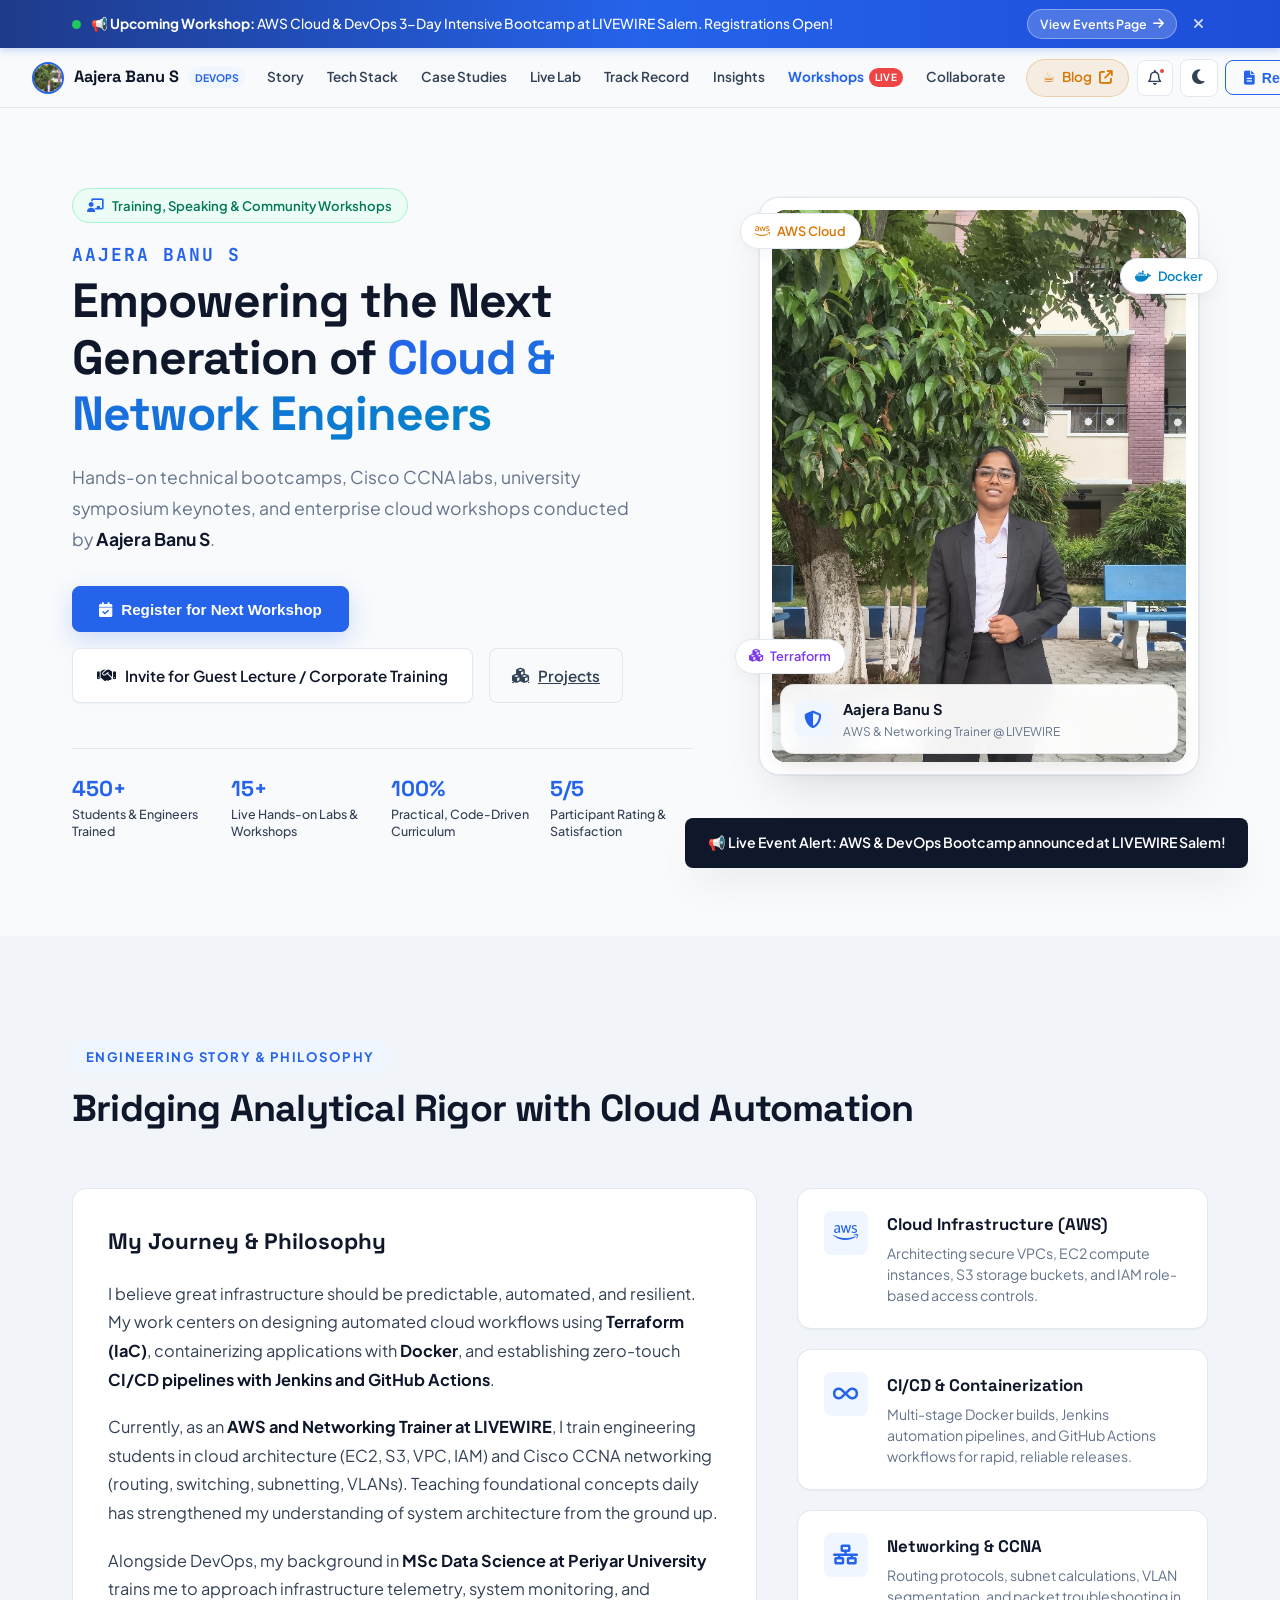
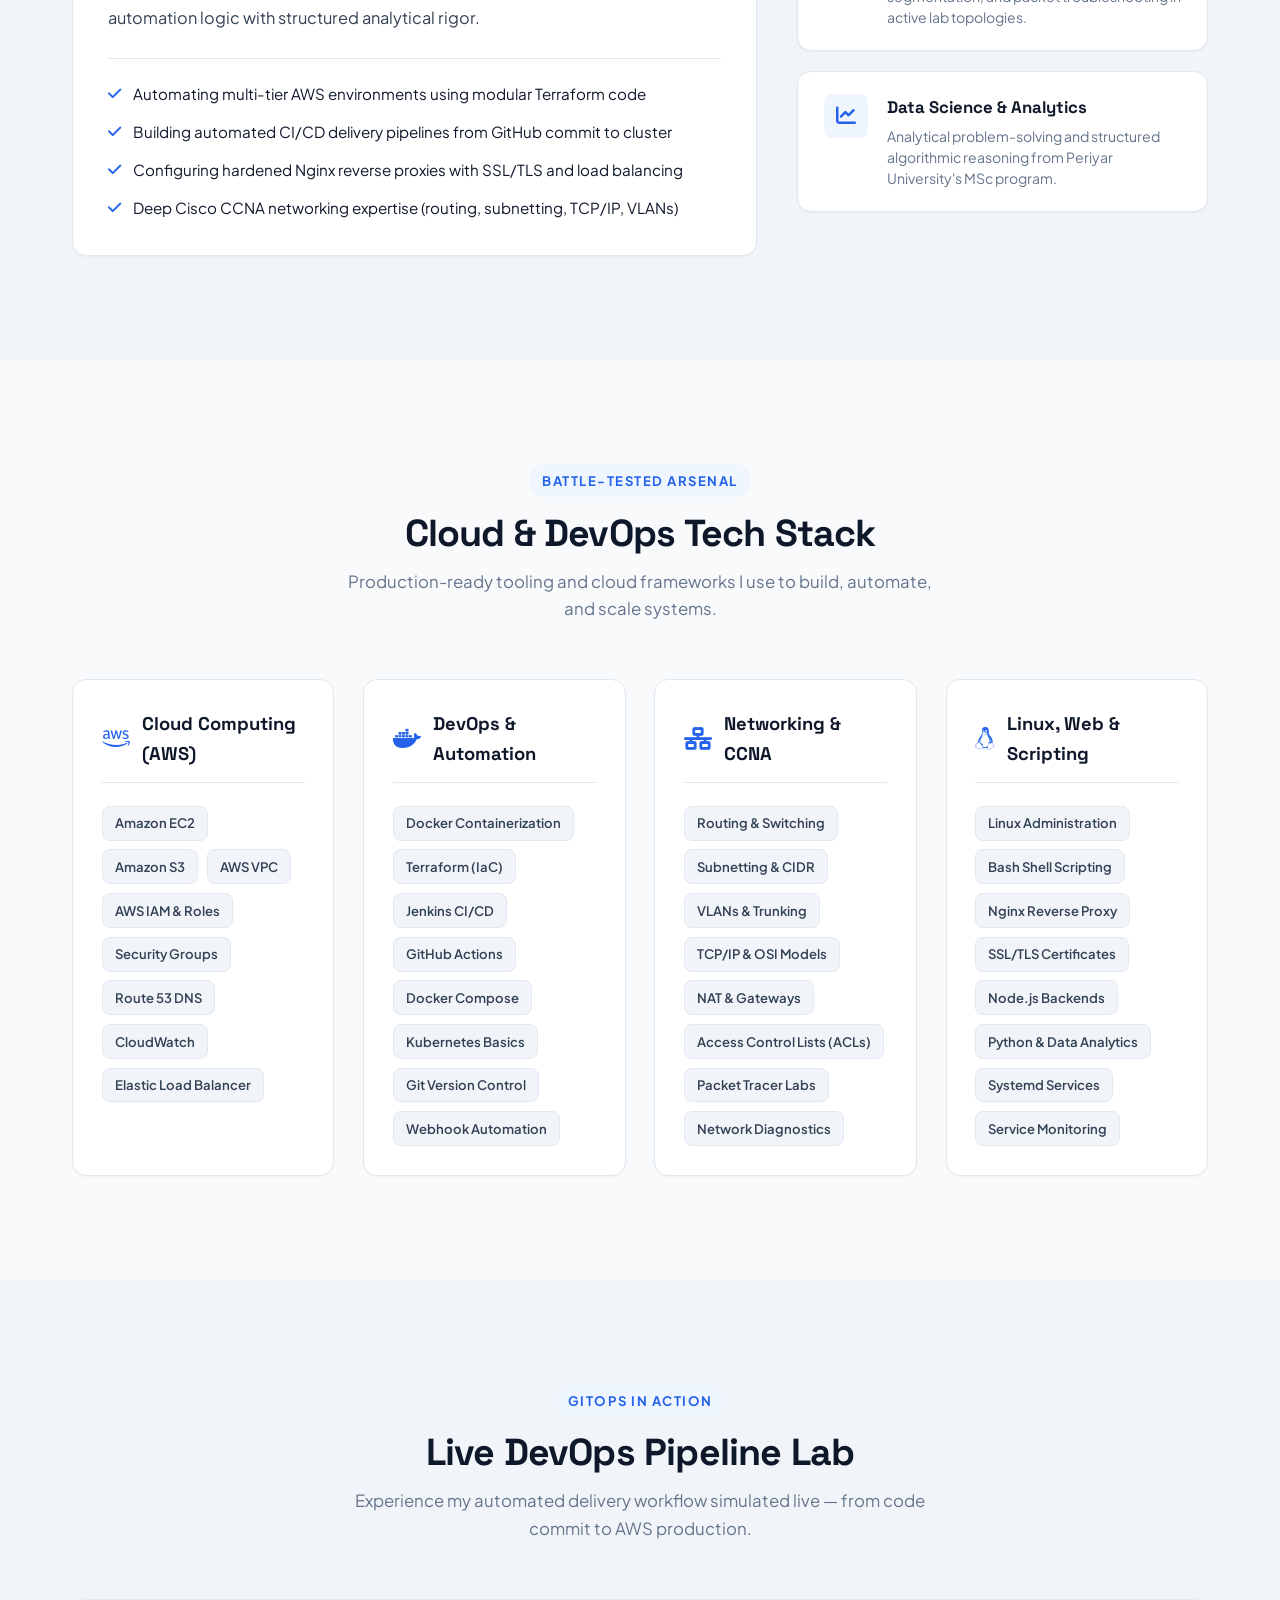
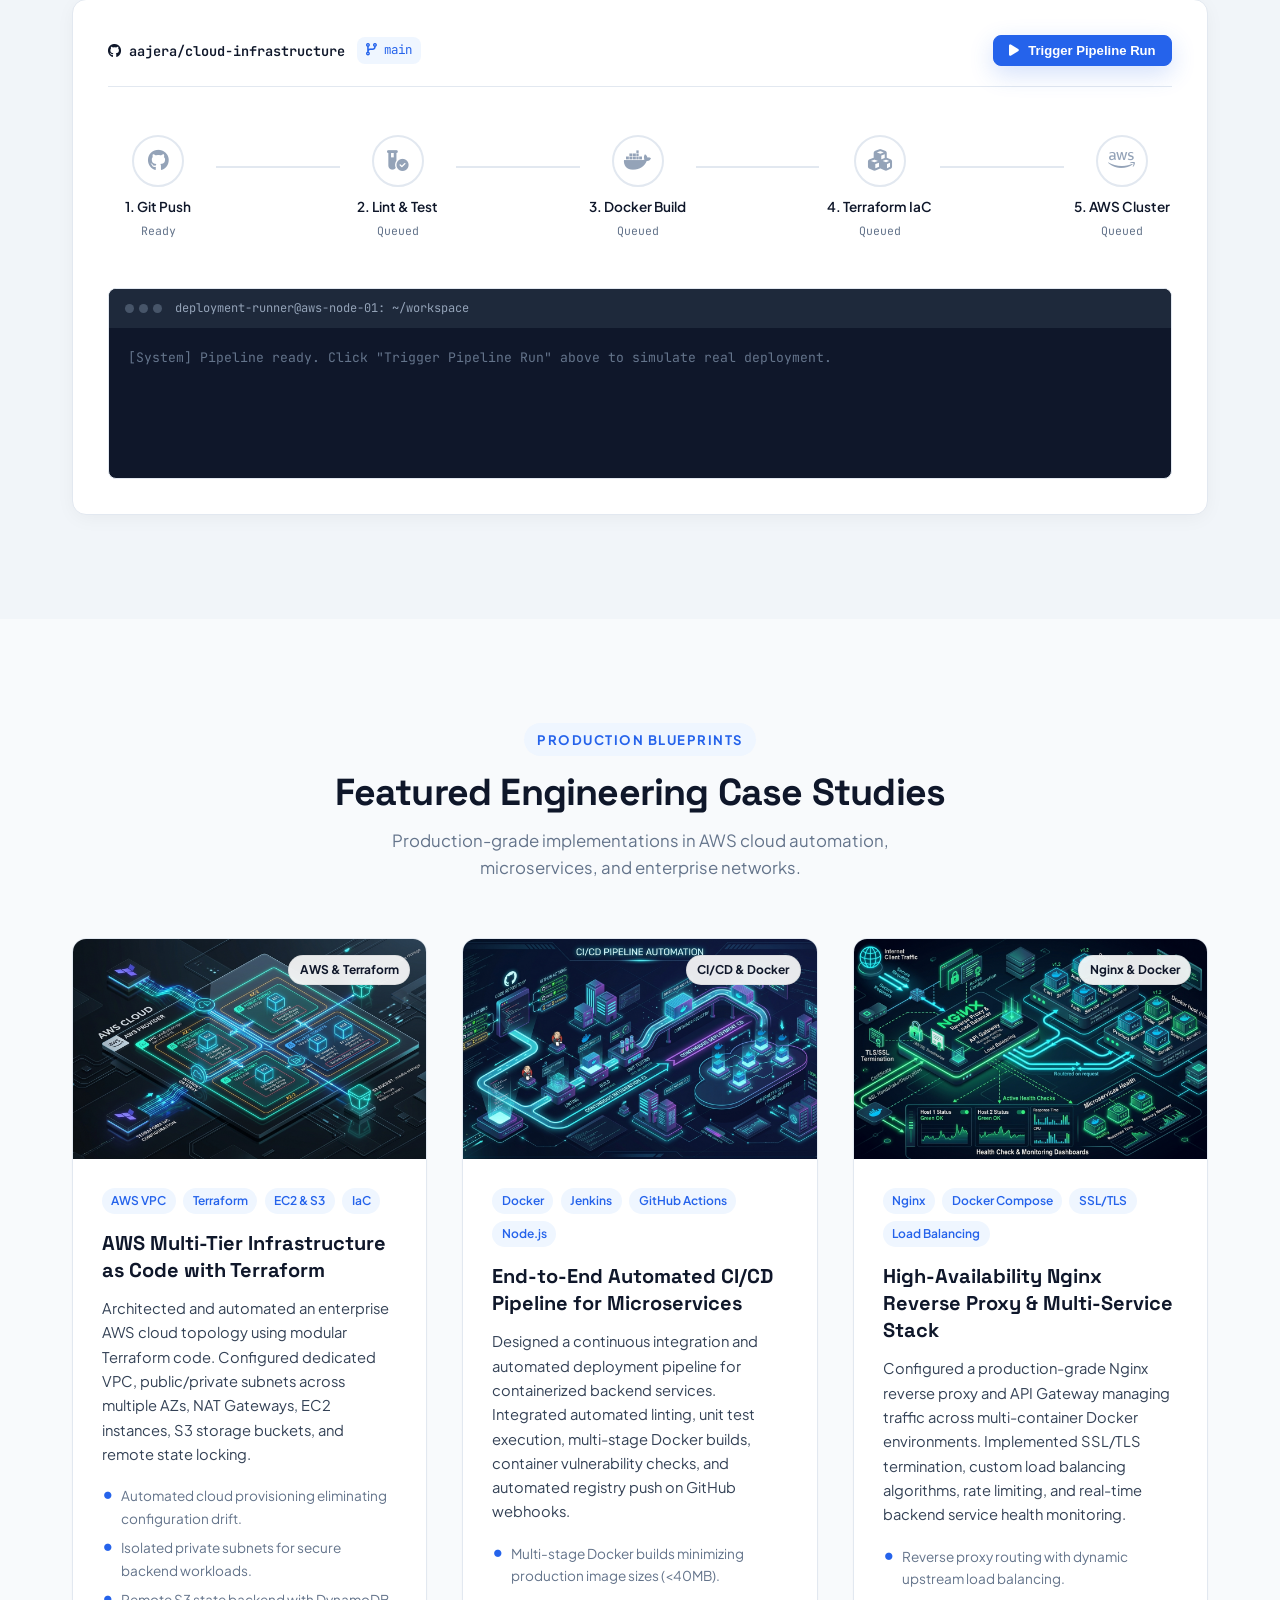
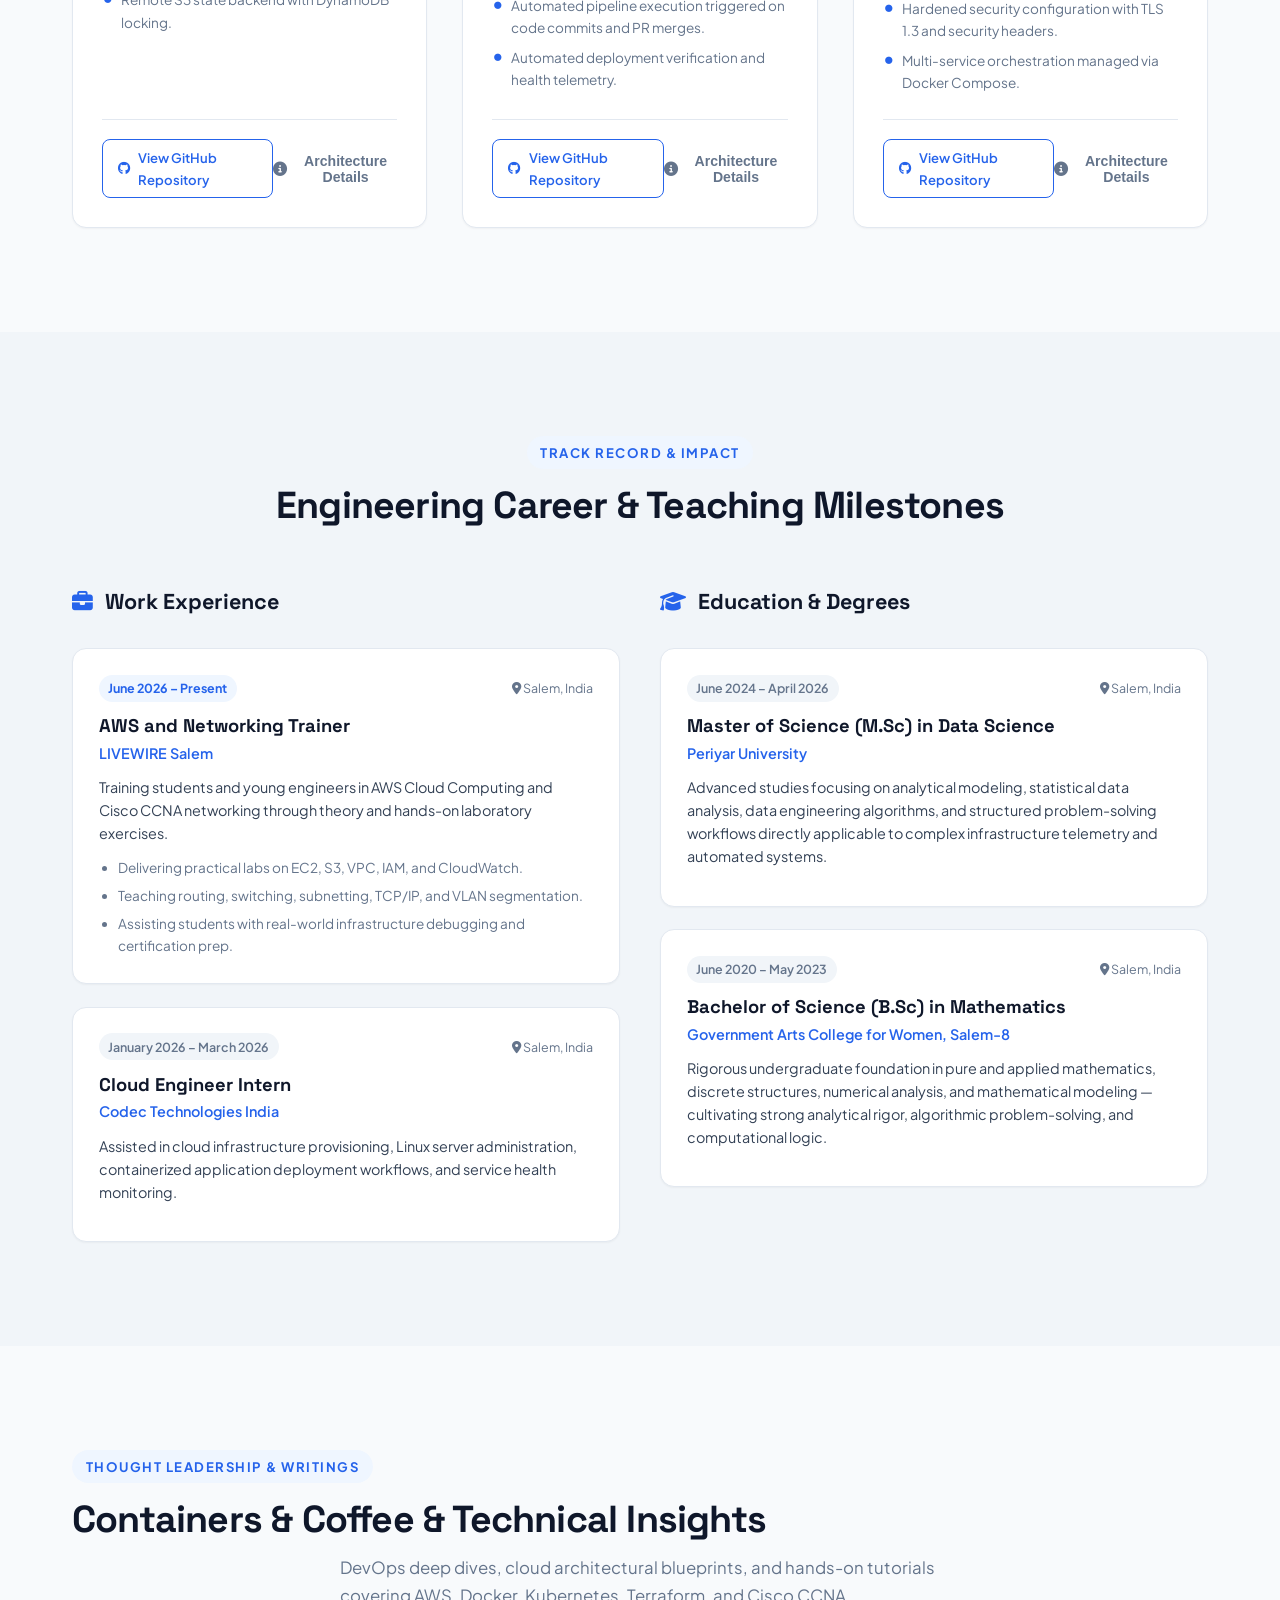
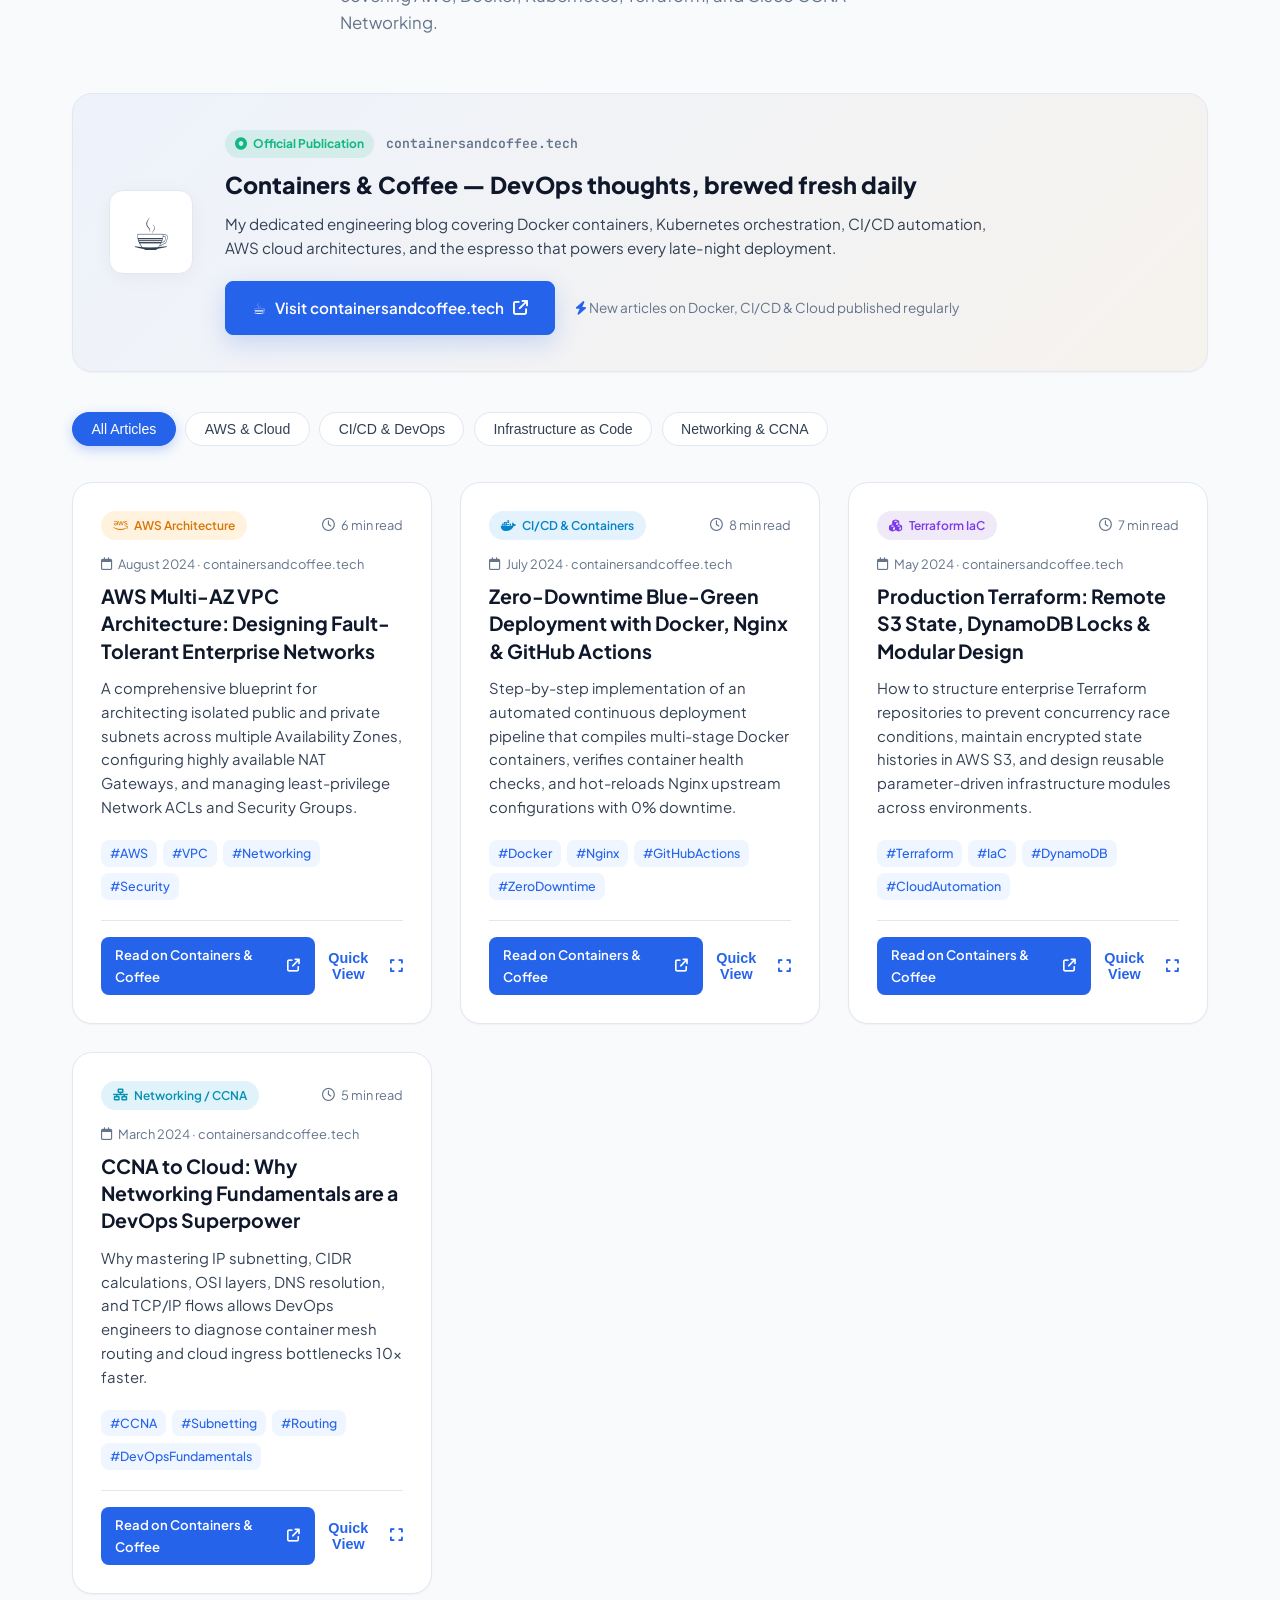
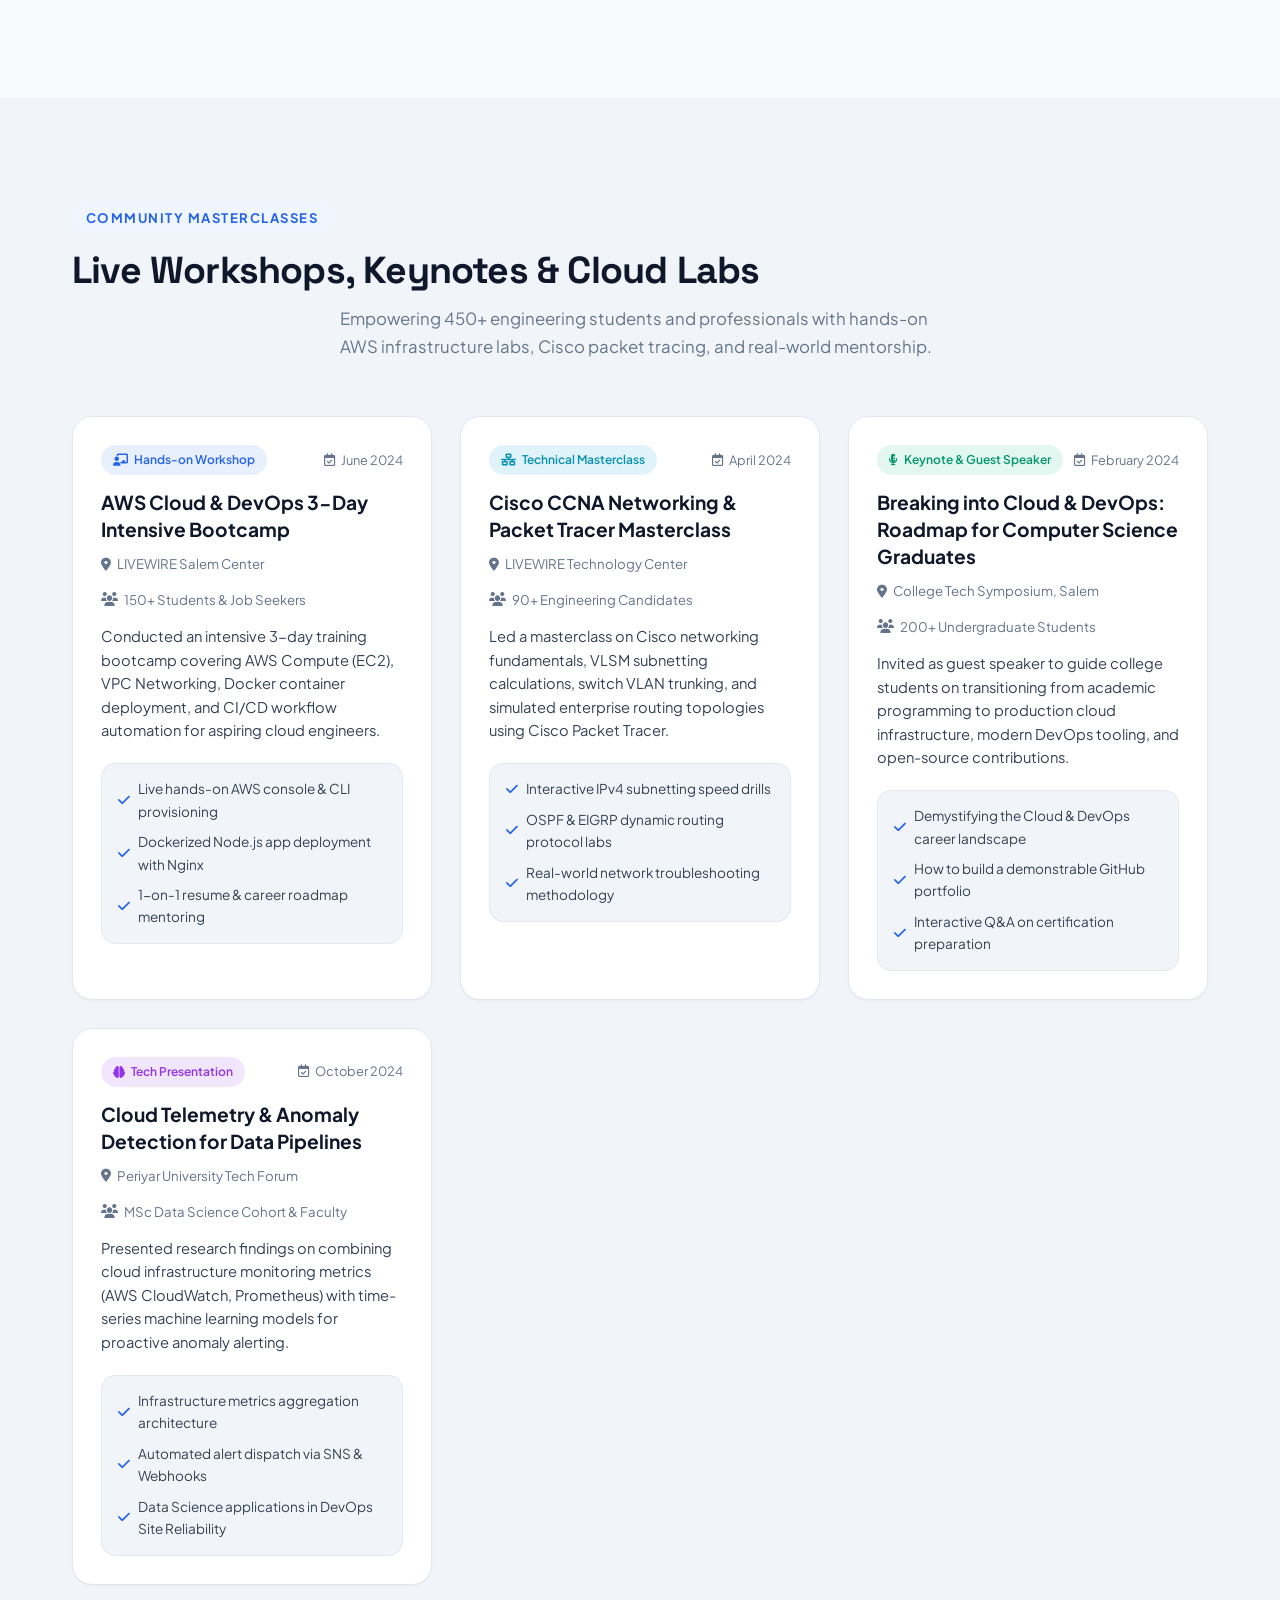
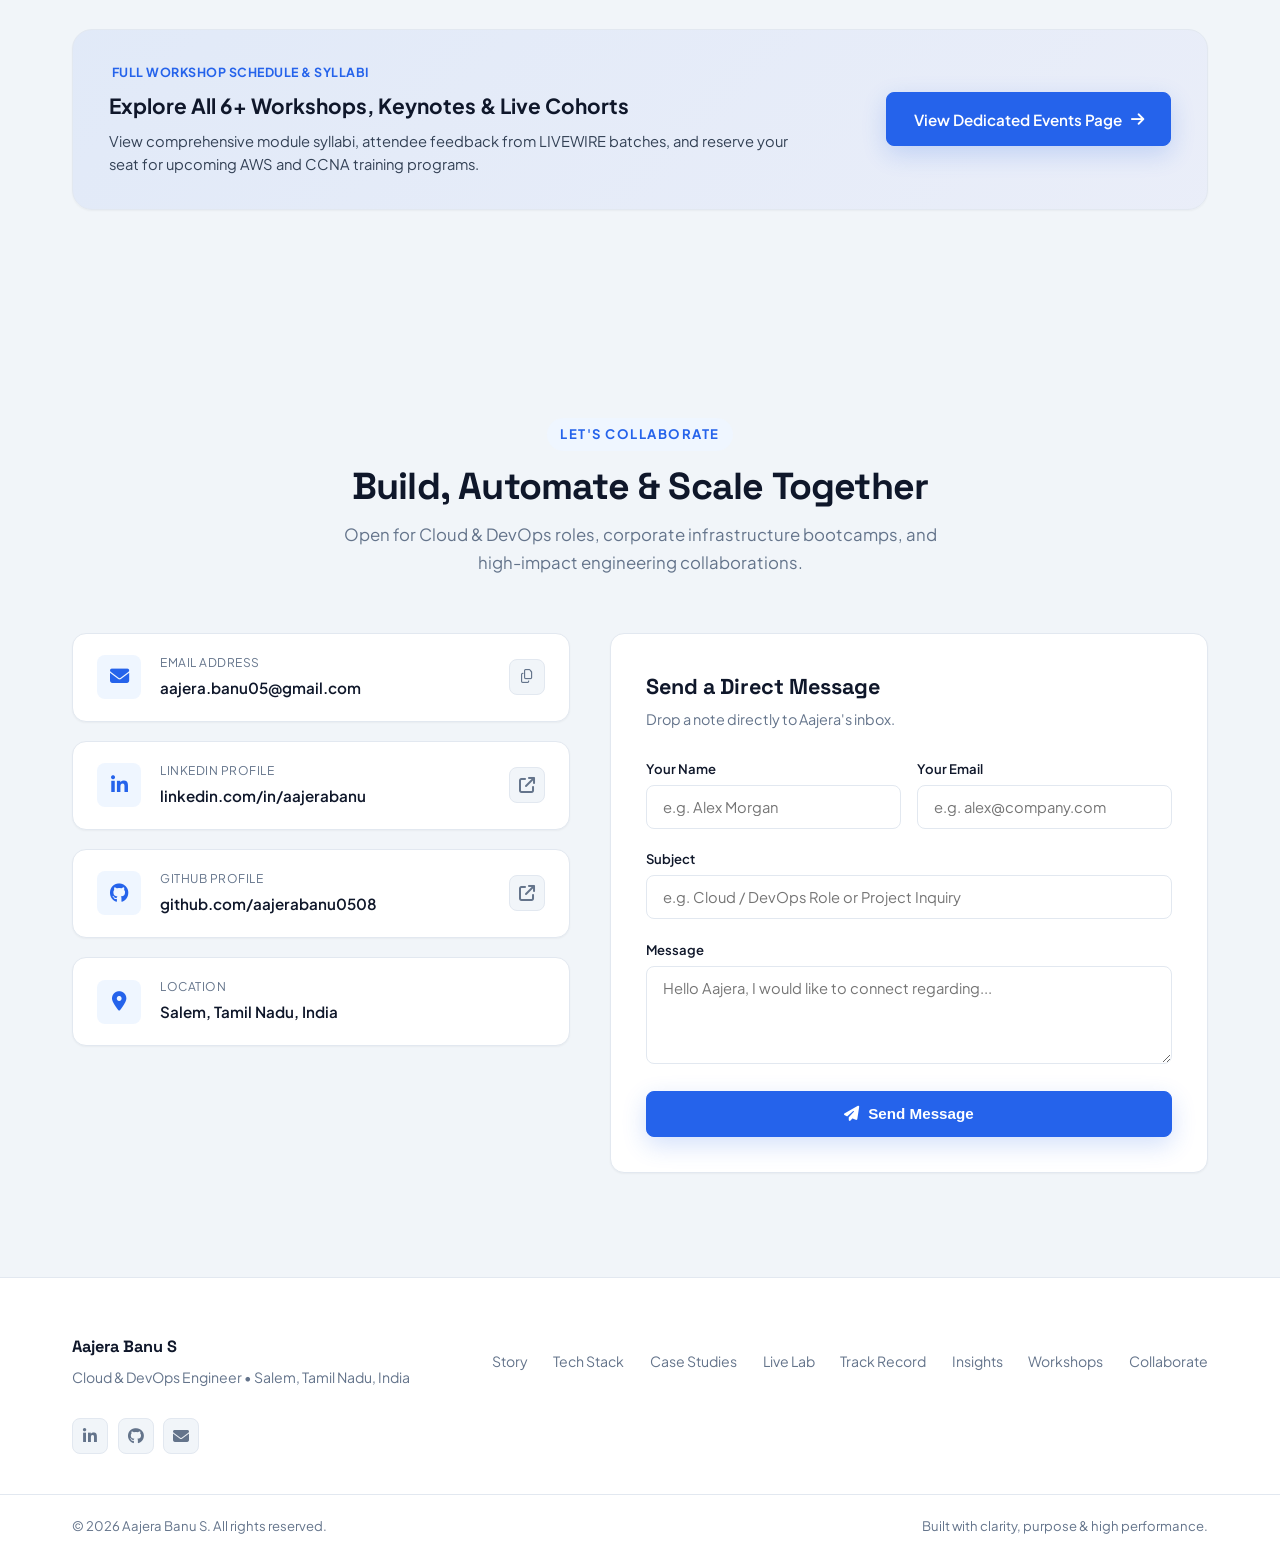
==== commit e09c9cf4: "feat(seo): optimize Google search ranking for Aajera Banu with Schema JSON-LD, sitemap, robots.txt, " ====
--- a/index.html
+++ b/index.html
@@ -3,10 +3,124 @@
 <head>
   <meta charset="UTF-8" />
   <meta name="viewport" content="width=device-width, initial-scale=1.0" />
-  <meta name="description" content="Aajera Banu S — Cloud & DevOps Engineer. Building reliable cloud infrastructure, automated CI/CD pipelines, and training next-gen engineers." />
-  <meta name="keywords" content="Aajera Banu, DevOps Engineer, Cloud Engineer, AWS, Terraform, Docker, Jenkins, GitHub Actions, CCNA, Salem, Data Science" />
+  
+  <!-- Primary SEO Meta Tags -->
+  <title>Aajera Banu S | Cloud & DevOps Engineer | Official Portfolio</title>
+  <meta name="title" content="Aajera Banu S | Cloud & DevOps Engineer | Official Portfolio" />
+  <meta name="description" content="Official portfolio of Aajera Banu S — Cloud & DevOps Engineer, AWS & Cisco Networking Trainer at LIVEWIRE. Author of Containers & Coffee. Specializing in Terraform IaC, Docker, CI/CD pipelines, Kubernetes, and enterprise cloud architecture." />
+  <meta name="keywords" content="Aajera Banu, Aajera Banu S, Aajera Banu DevOps, Aajera Banu Cloud, Aajera Banu LinkedIn, Aajera Banu Portfolio, DevOps Engineer Salem, Cloud Engineer Tamil Nadu, AWS Trainer LIVEWIRE, Cisco CCNA Networking, Terraform, Docker, Containers and Coffee" />
   <meta name="author" content="Aajera Banu S" />
-  <title>Aajera Banu S — Cloud & DevOps Engineer</title>
+  <link rel="canonical" href="https://kerthikdev.github.io/aajera-portfolio/" />
+
+  <!-- Search Engine Crawling Directives -->
+  <meta name="robots" content="index, follow, max-snippet:-1, max-image-preview:large, max-video-preview:-1" />
+  <meta name="googlebot" content="index, follow, max-snippet:-1, max-image-preview:large, max-video-preview:-1" />
+  <meta name="bingbot" content="index, follow, max-snippet:-1, max-image-preview:large, max-video-preview:-1" />
+
+  <!-- Open Graph / Facebook / LinkedIn -->
+  <meta property="og:type" content="profile" />
+  <meta property="profile:first_name" content="Aajera" />
+  <meta property="profile:last_name" content="Banu S" />
+  <meta property="profile:username" content="aajerabanu" />
+  <meta property="og:url" content="https://kerthikdev.github.io/aajera-portfolio/" />
+  <meta property="og:title" content="Aajera Banu S | Cloud & DevOps Engineer | Official Portfolio" />
+  <meta property="og:description" content="Official portfolio of Aajera Banu S — Cloud & DevOps Engineer, AWS & Cisco Networking Trainer, and author of Containers & Coffee. Explore live labs, case studies, and engineering workshops." />
+  <meta property="og:image" content="https://kerthikdev.github.io/aajera-portfolio/assets/images/profile.jpg" />
+  <meta property="og:image:alt" content="Aajera Banu S — Cloud & DevOps Engineer" />
+  <meta property="og:site_name" content="Aajera Banu S Portfolio" />
+  <meta property="og:locale" content="en_US" />
+
+  <!-- Twitter Meta Tags -->
+  <meta name="twitter:card" content="summary_large_image" />
+  <meta name="twitter:url" content="https://kerthikdev.github.io/aajera-portfolio/" />
+  <meta name="twitter:title" content="Aajera Banu S | Cloud & DevOps Engineer" />
+  <meta name="twitter:description" content="Official portfolio of Aajera Banu S — Cloud & DevOps Engineer and AWS & Networking Trainer. Explore production case studies, GitOps pipelines, and technical writings." />
+  <meta name="twitter:image" content="https://kerthikdev.github.io/aajera-portfolio/assets/images/profile.jpg" />
+  <meta name="twitter:image:alt" content="Aajera Banu S — Cloud & DevOps Engineer" />
+
+  <!-- Schema.org JSON-LD Structured Data (Person, ProfilePage, WebSite) -->
+  <script type="application/ld+json">
+  {
+    "@context": "https://schema.org",
+    "@graph": [
+      {
+        "@type": "Person",
+        "@id": "https://kerthikdev.github.io/aajera-portfolio/#person",
+        "name": "Aajera Banu S",
+        "alternateName": ["Aajera Banu", "Aajera", "aajerabanu", "aajerabanu0508"],
+        "url": "https://kerthikdev.github.io/aajera-portfolio/",
+        "image": "https://kerthikdev.github.io/aajera-portfolio/assets/images/profile.jpg",
+        "jobTitle": "Cloud & DevOps Engineer, AWS & Networking Trainer",
+        "description": "Cloud and DevOps Engineer and AWS & Cisco Networking Trainer at LIVEWIRE. Creator of Containers & Coffee technical publication.",
+        "sameAs": [
+          "https://www.linkedin.com/in/aajerabanu/",
+          "https://github.com/aajerabanu0508",
+          "https://containersandcoffee.tech/"
+        ],
+        "worksFor": {
+          "@type": "Organization",
+          "name": "LIVEWIRE",
+          "address": {
+            "@type": "PostalAddress",
+            "addressLocality": "Salem",
+            "addressRegion": "Tamil Nadu",
+            "addressCountry": "India"
+          }
+        },
+        "alumniOf": [
+          {
+            "@type": "EducationalOrganization",
+            "name": "Periyar University",
+            "department": "Master of Science in Data Science"
+          },
+          {
+            "@type": "EducationalOrganization",
+            "name": "Government Arts College for Women, Salem-8",
+            "department": "Bachelor of Science in Mathematics"
+          }
+        ],
+        "knowsAbout": [
+          "DevOps",
+          "Cloud Computing",
+          "Amazon Web Services (AWS)",
+          "Terraform (Infrastructure as Code)",
+          "Docker Containerization",
+          "Kubernetes",
+          "Continuous Integration and Continuous Delivery (CI/CD)",
+          "Jenkins",
+          "GitHub Actions",
+          "Cisco CCNA Networking",
+          "Linux Administration",
+          "Nginx Reverse Proxy",
+          "Data Science",
+          "Mathematics"
+        ]
+      },
+      {
+        "@type": "WebSite",
+        "@id": "https://kerthikdev.github.io/aajera-portfolio/#website",
+        "url": "https://kerthikdev.github.io/aajera-portfolio/",
+        "name": "Aajera Banu S — Cloud & DevOps Portfolio",
+        "description": "Official personal brand and engineering portfolio of Aajera Banu S.",
+        "publisher": {
+          "@id": "https://kerthikdev.github.io/aajera-portfolio/#person"
+        }
+      },
+      {
+        "@type": "ProfilePage",
+        "@id": "https://kerthikdev.github.io/aajera-portfolio/#profilepage",
+        "url": "https://kerthikdev.github.io/aajera-portfolio/",
+        "name": "Aajera Banu S — Personal Branding & Portfolio",
+        "about": {
+          "@id": "https://kerthikdev.github.io/aajera-portfolio/#person"
+        },
+        "mainEntity": {
+          "@id": "https://kerthikdev.github.io/aajera-portfolio/#person"
+        }
+      }
+    ]
+  }
+  </script>
 
   <!-- Google Fonts: Plus Jakarta Sans & Space Grotesk & JetBrains Mono -->
   <link rel="preconnect" href="https://fonts.googleapis.com" />
@@ -40,7 +154,7 @@
     <div class="site-container header-inner">
       <a href="#hero" class="brand-link" aria-label="Aajera Banu Portfolio">
         <span class="brand-avatar-mini">
-          <img src="assets/images/profile.jpg" alt="Aajera" />
+          <img src="assets/images/profile.jpg" alt="Aajera Banu S — Cloud & DevOps Engineer" />
         </span>
         <span class="brand-name">Aajera Banu S</span>
         <span class="brand-badge">DevOps</span>
@@ -85,10 +199,10 @@
           <span>Resume</span>
         </button>
         
-        <a href="https://github.com/aajerabanu0508" target="_blank" rel="noopener noreferrer" class="social-icon-btn" aria-label="GitHub">
+        <a href="https://github.com/aajerabanu0508" target="_blank" rel="noopener noreferrer me" class="social-icon-btn" aria-label="GitHub Profile" title="Aajera Banu S on GitHub">
           <i class="fa-brands fa-github"></i>
         </a>
-        <a href="https://www.linkedin.com/in/aajerabanu/" target="_blank" rel="noopener noreferrer" class="social-icon-btn" aria-label="LinkedIn">
+        <a href="https://www.linkedin.com/in/aajerabanu/" target="_blank" rel="noopener noreferrer me" class="social-icon-btn" aria-label="LinkedIn Profile" title="Aajera Banu S on LinkedIn">
           <i class="fa-brands fa-linkedin-in"></i>
         </a>
 
@@ -179,6 +293,11 @@
         <div class="drawer-action">
           <button id="drawer-resume-btn" class="btn-primary w-full">View Full Resume</button>
         </div>
+        <div class="drawer-socials" style="display: flex; gap: 1rem; justify-content: center; margin-top: 1.25rem;">
+          <a href="https://www.linkedin.com/in/aajerabanu/" target="_blank" rel="noopener noreferrer me" title="Aajera Banu S on LinkedIn" class="social-icon-btn"><i class="fa-brands fa-linkedin-in"></i></a>
+          <a href="https://github.com/aajerabanu0508" target="_blank" rel="noopener noreferrer me" title="Aajera Banu S on GitHub" class="social-icon-btn"><i class="fa-brands fa-github"></i></a>
+          <a href="mailto:aajera.banu05@gmail.com" title="Email Aajera Banu" class="social-icon-btn"><i class="fa-solid fa-envelope"></i></a>
+        </div>
       </div>
     </div>
   </div>
@@ -197,6 +316,7 @@
             </div>
 
             <h1 class="hero-title">
+              <span class="hero-eyebrow-name">Aajera Banu S</span>
               Empowering the Next Generation of <span class="text-gradient">Cloud & Network Engineers</span>
             </h1>
 
@@ -1022,11 +1142,11 @@
               <div class="contact-card-icon"><i class="fa-brands fa-linkedin-in"></i></div>
               <div class="contact-card-body">
                 <span class="contact-card-label">LinkedIn Profile</span>
-                <a href="https://www.linkedin.com/in/aajerabanu/" target="_blank" rel="noopener noreferrer" class="contact-card-link">
+                <a href="https://www.linkedin.com/in/aajerabanu/" target="_blank" rel="noopener noreferrer me" class="contact-card-link" title="Connect with Aajera Banu S on LinkedIn">
                   linkedin.com/in/aajerabanu
                 </a>
               </div>
-              <a href="https://www.linkedin.com/in/aajerabanu/" target="_blank" rel="noopener noreferrer" class="copy-action-btn" title="Open LinkedIn">
+              <a href="https://www.linkedin.com/in/aajerabanu/" target="_blank" rel="noopener noreferrer me" class="copy-action-btn" title="Open LinkedIn Profile of Aajera Banu S">
                 <i class="fa-solid fa-arrow-up-right-from-square"></i>
               </a>
             </div>
@@ -1035,11 +1155,11 @@
               <div class="contact-card-icon"><i class="fa-brands fa-github"></i></div>
               <div class="contact-card-body">
                 <span class="contact-card-label">GitHub Profile</span>
-                <a href="https://github.com/aajerabanu0508" target="_blank" rel="noopener noreferrer" class="contact-card-link">
+                <a href="https://github.com/aajerabanu0508" target="_blank" rel="noopener noreferrer me" class="contact-card-link" title="Aajera Banu S on GitHub">
                   github.com/aajerabanu0508
                 </a>
               </div>
-              <a href="https://github.com/aajerabanu0508" target="_blank" rel="noopener noreferrer" class="copy-action-btn" title="Open GitHub">
+              <a href="https://github.com/aajerabanu0508" target="_blank" rel="noopener noreferrer me" class="copy-action-btn" title="Open GitHub Profile of Aajera Banu S">
                 <i class="fa-solid fa-arrow-up-right-from-square"></i>
               </a>
             </div>
@@ -1118,9 +1238,9 @@
       </div>
 
       <div class="footer-social-links">
-        <a href="https://www.linkedin.com/in/aajerabanu/" target="_blank" rel="noopener noreferrer" aria-label="LinkedIn"><i class="fa-brands fa-linkedin-in"></i></a>
-        <a href="https://github.com/aajerabanu0508" target="_blank" rel="noopener noreferrer" aria-label="GitHub"><i class="fa-brands fa-github"></i></a>
-        <a href="mailto:aajera.banu05@gmail.com" aria-label="Email"><i class="fa-solid fa-envelope"></i></a>
+        <a href="https://www.linkedin.com/in/aajerabanu/" target="_blank" rel="noopener noreferrer me" aria-label="LinkedIn Profile" title="Aajera Banu S on LinkedIn"><i class="fa-brands fa-linkedin-in"></i></a>
+        <a href="https://github.com/aajerabanu0508" target="_blank" rel="noopener noreferrer me" aria-label="GitHub Profile" title="Aajera Banu S on GitHub"><i class="fa-brands fa-github"></i></a>
+        <a href="mailto:aajera.banu05@gmail.com" aria-label="Email Aajera Banu S" title="Send Email to Aajera Banu S"><i class="fa-solid fa-envelope"></i></a>
       </div>
     </div>
     <div class="footer-bottom">
--- a/style.css
+++ b/style.css
@@ -939,6 +939,17 @@
   border-radius: 50%;
   background: #10b981;
   box-shadow: 0 0 8px #10b981;
+}
+
+.hero-eyebrow-name {
+  display: block;
+  font-family: var(--font-mono);
+  font-size: 1.12rem;
+  font-weight: 700;
+  color: var(--accent);
+  text-transform: uppercase;
+  letter-spacing: 2px;
+  margin-bottom: 0.5rem;
 }
 
 .hero-title {
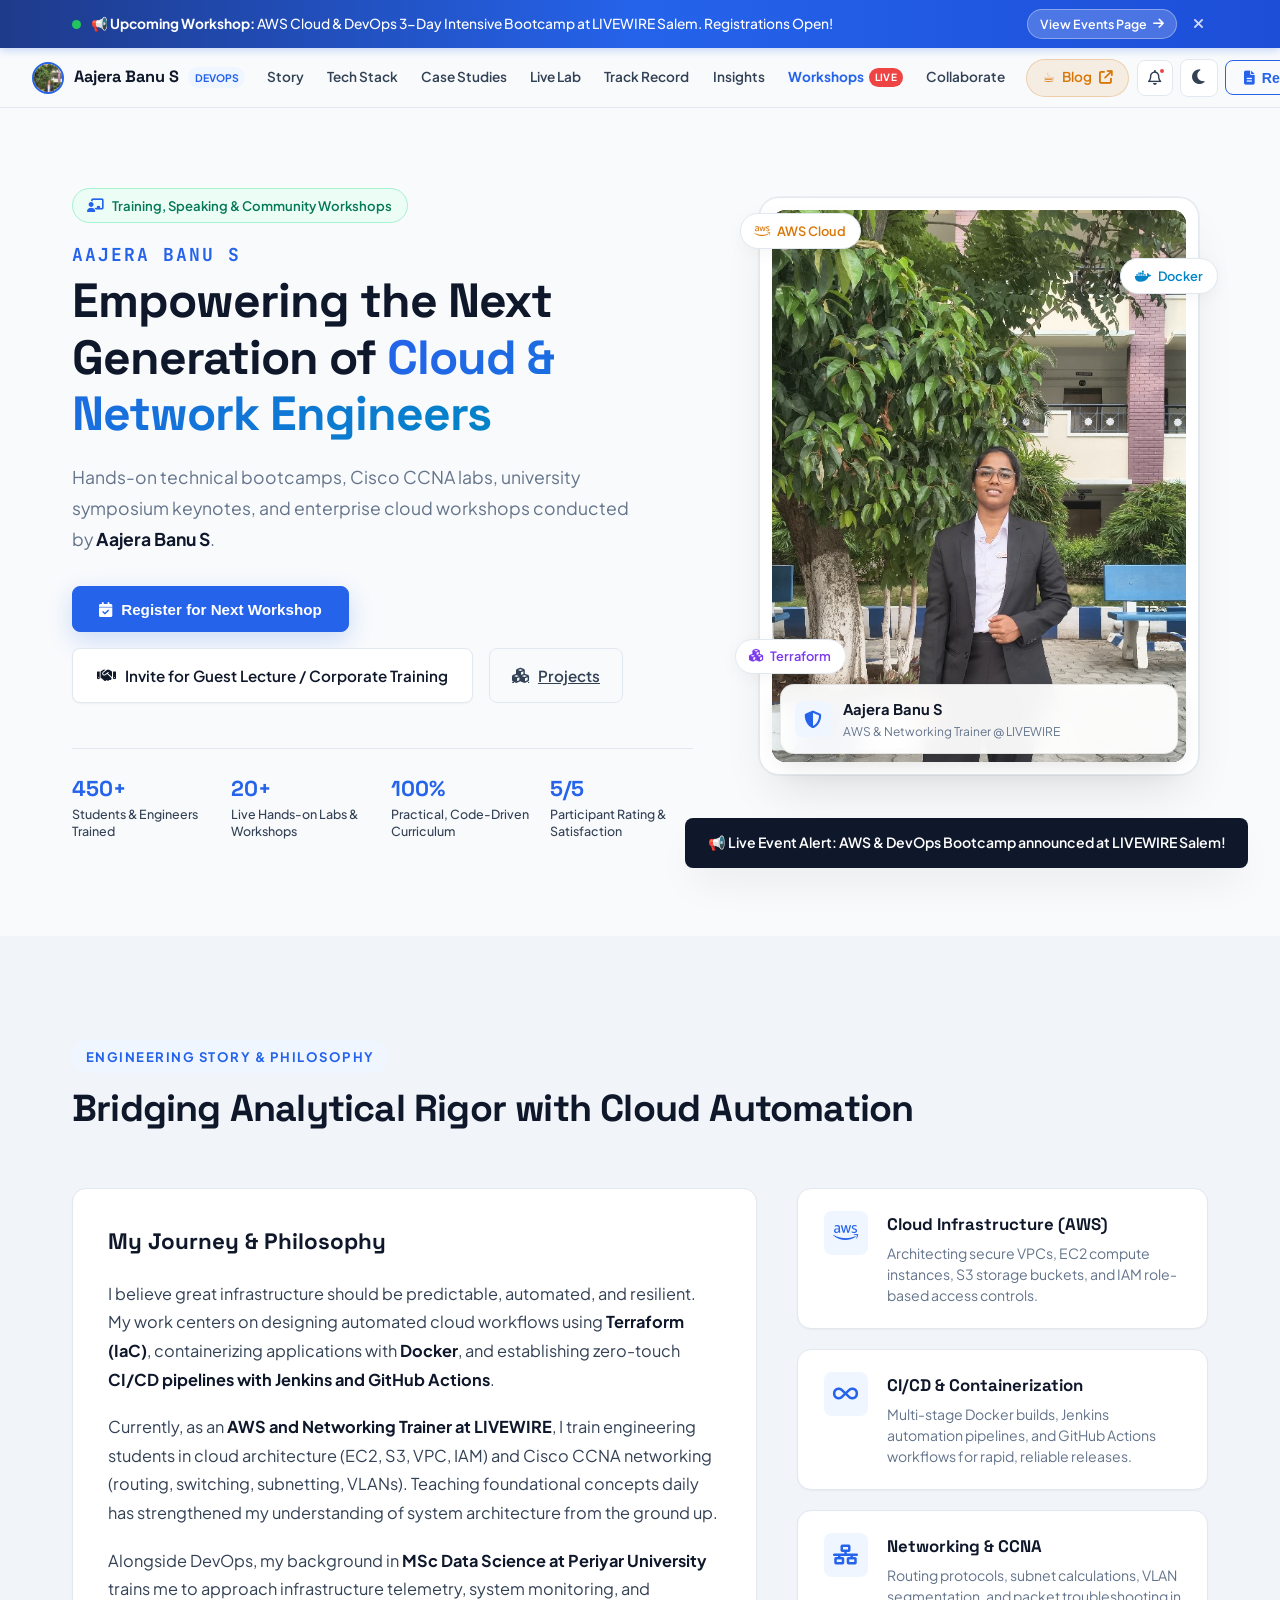
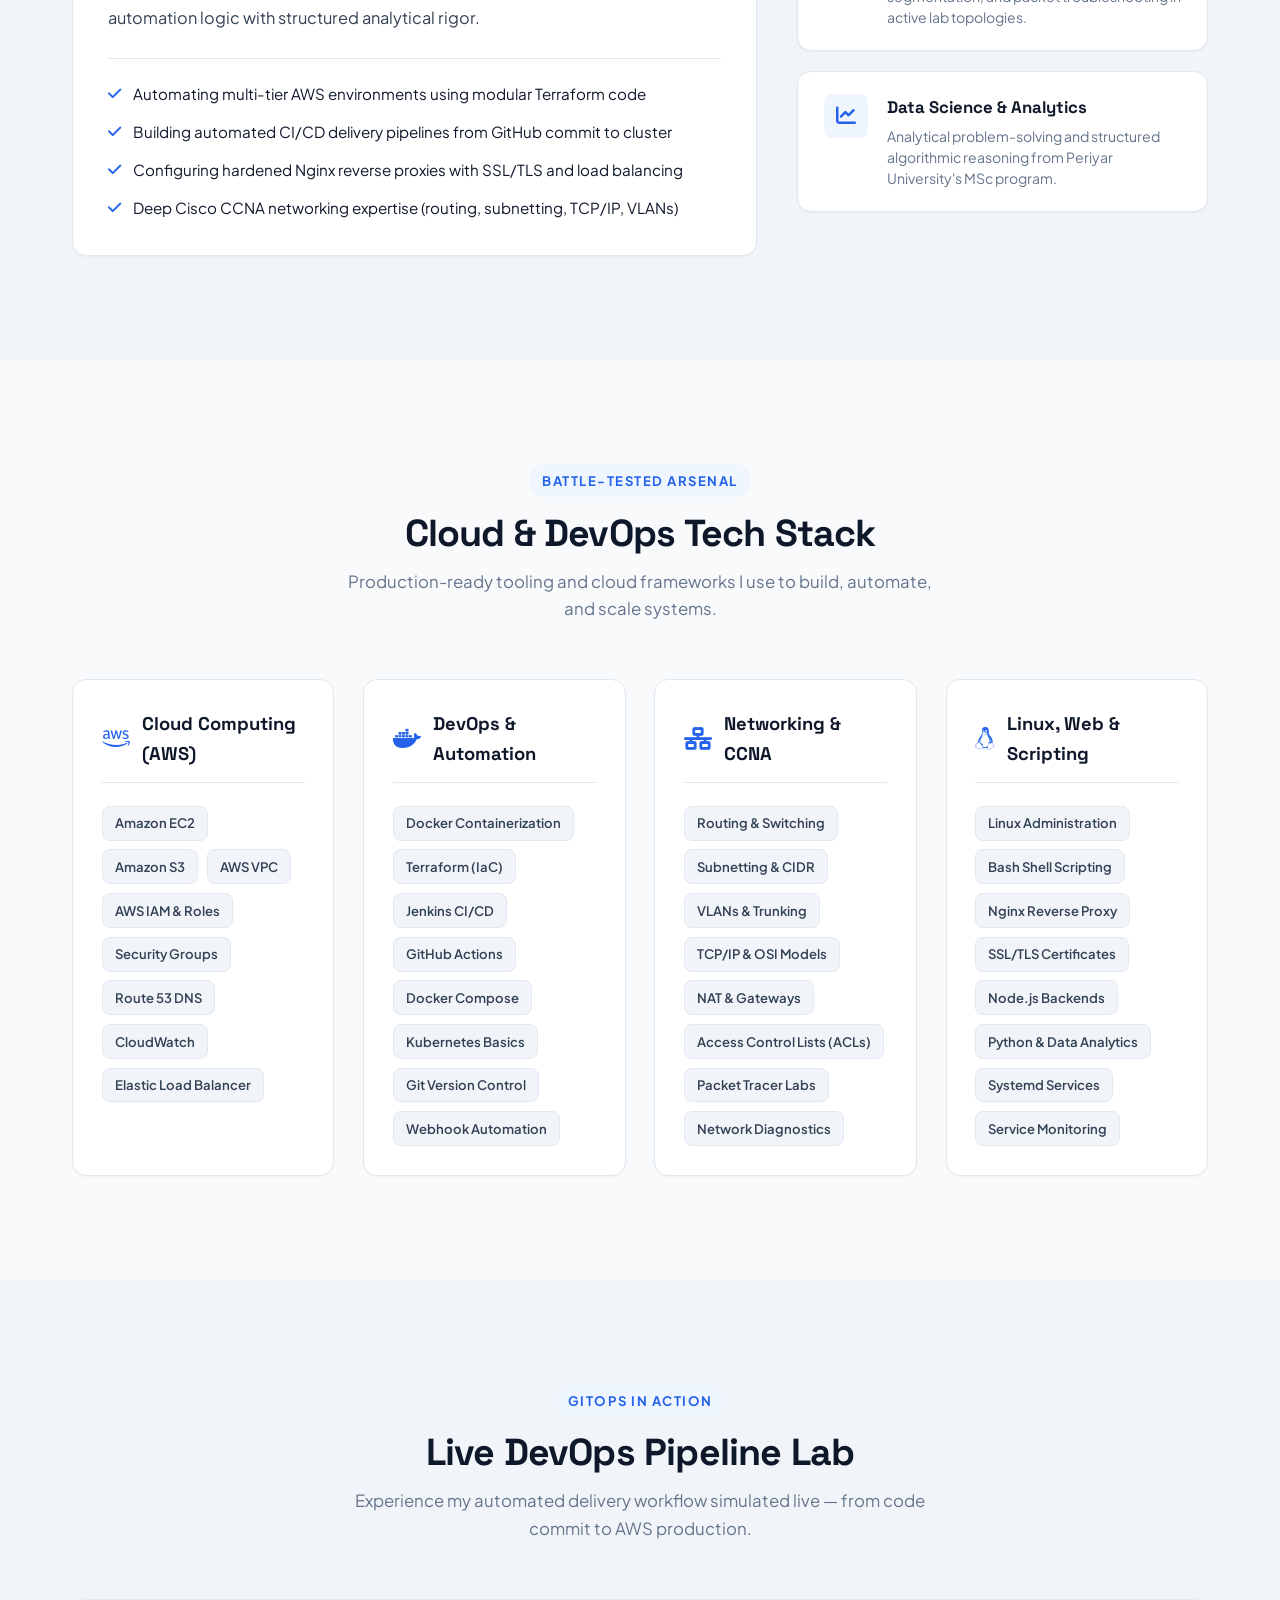
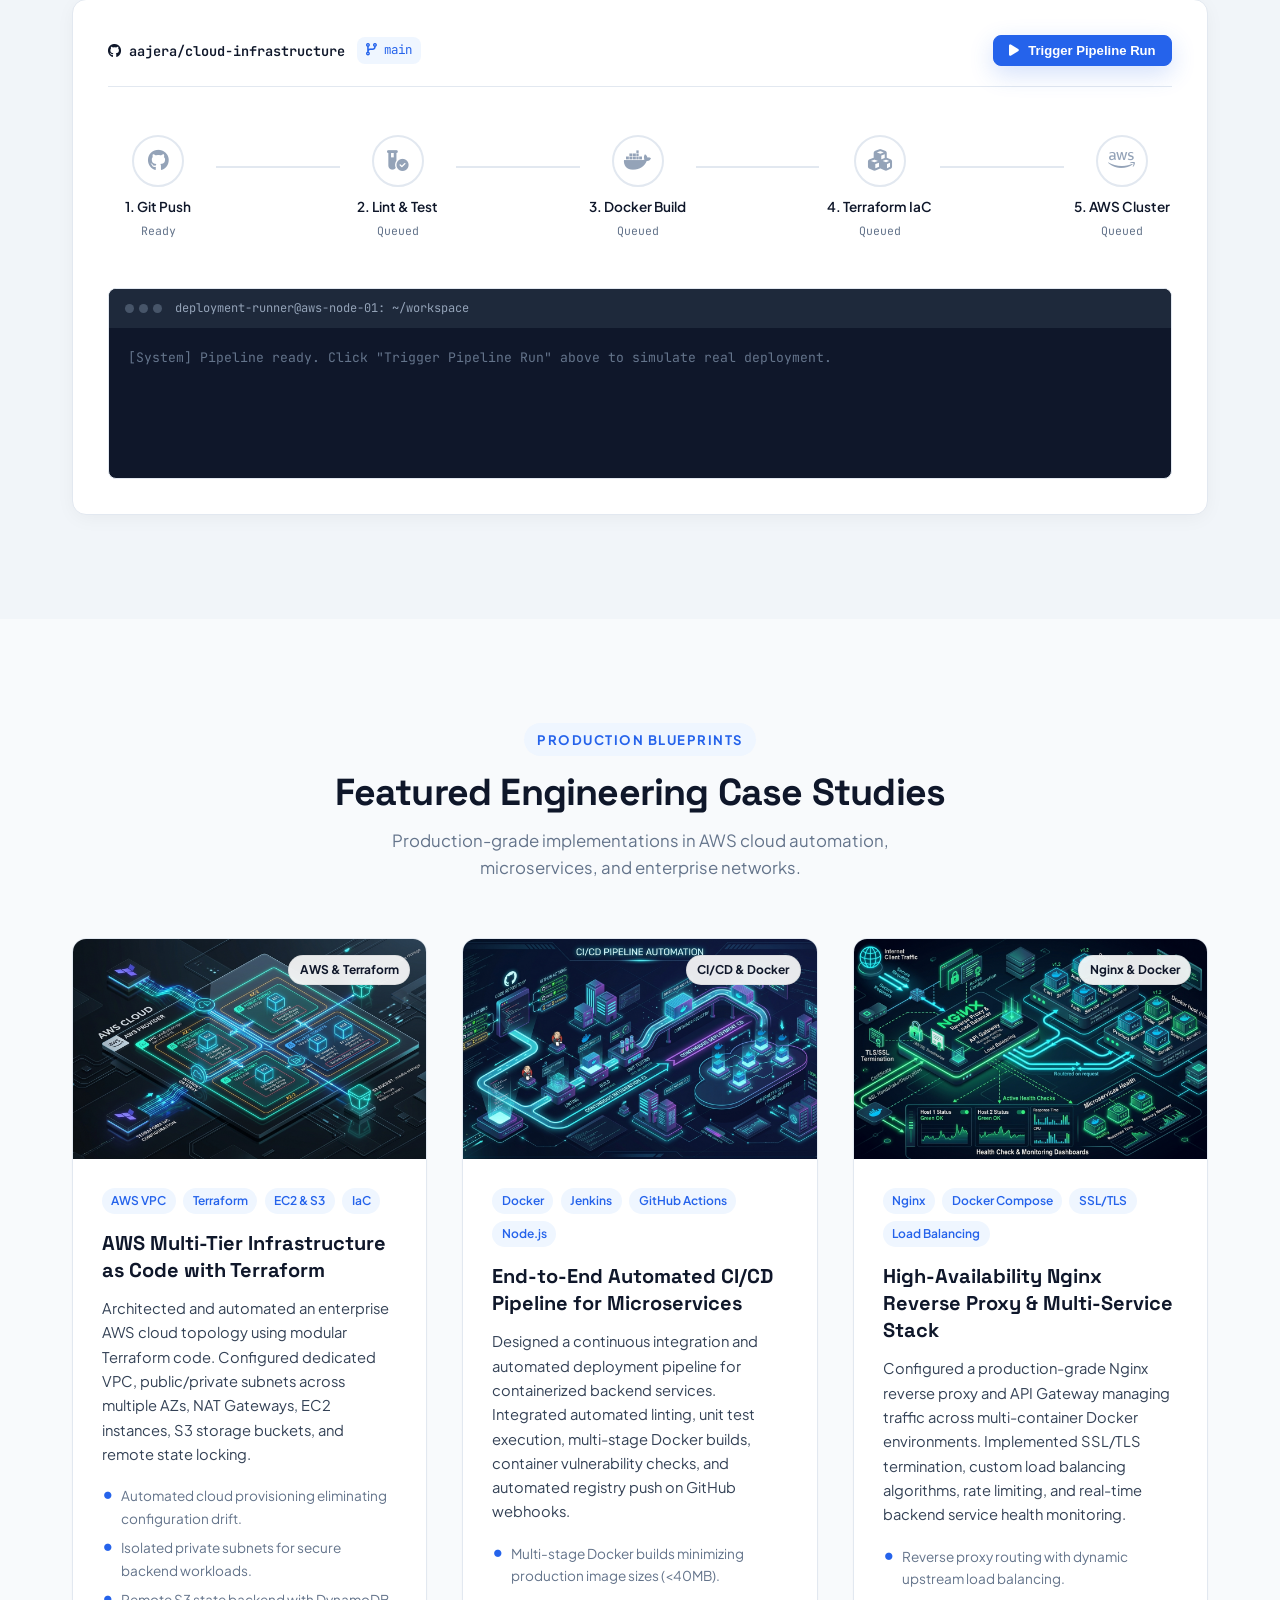
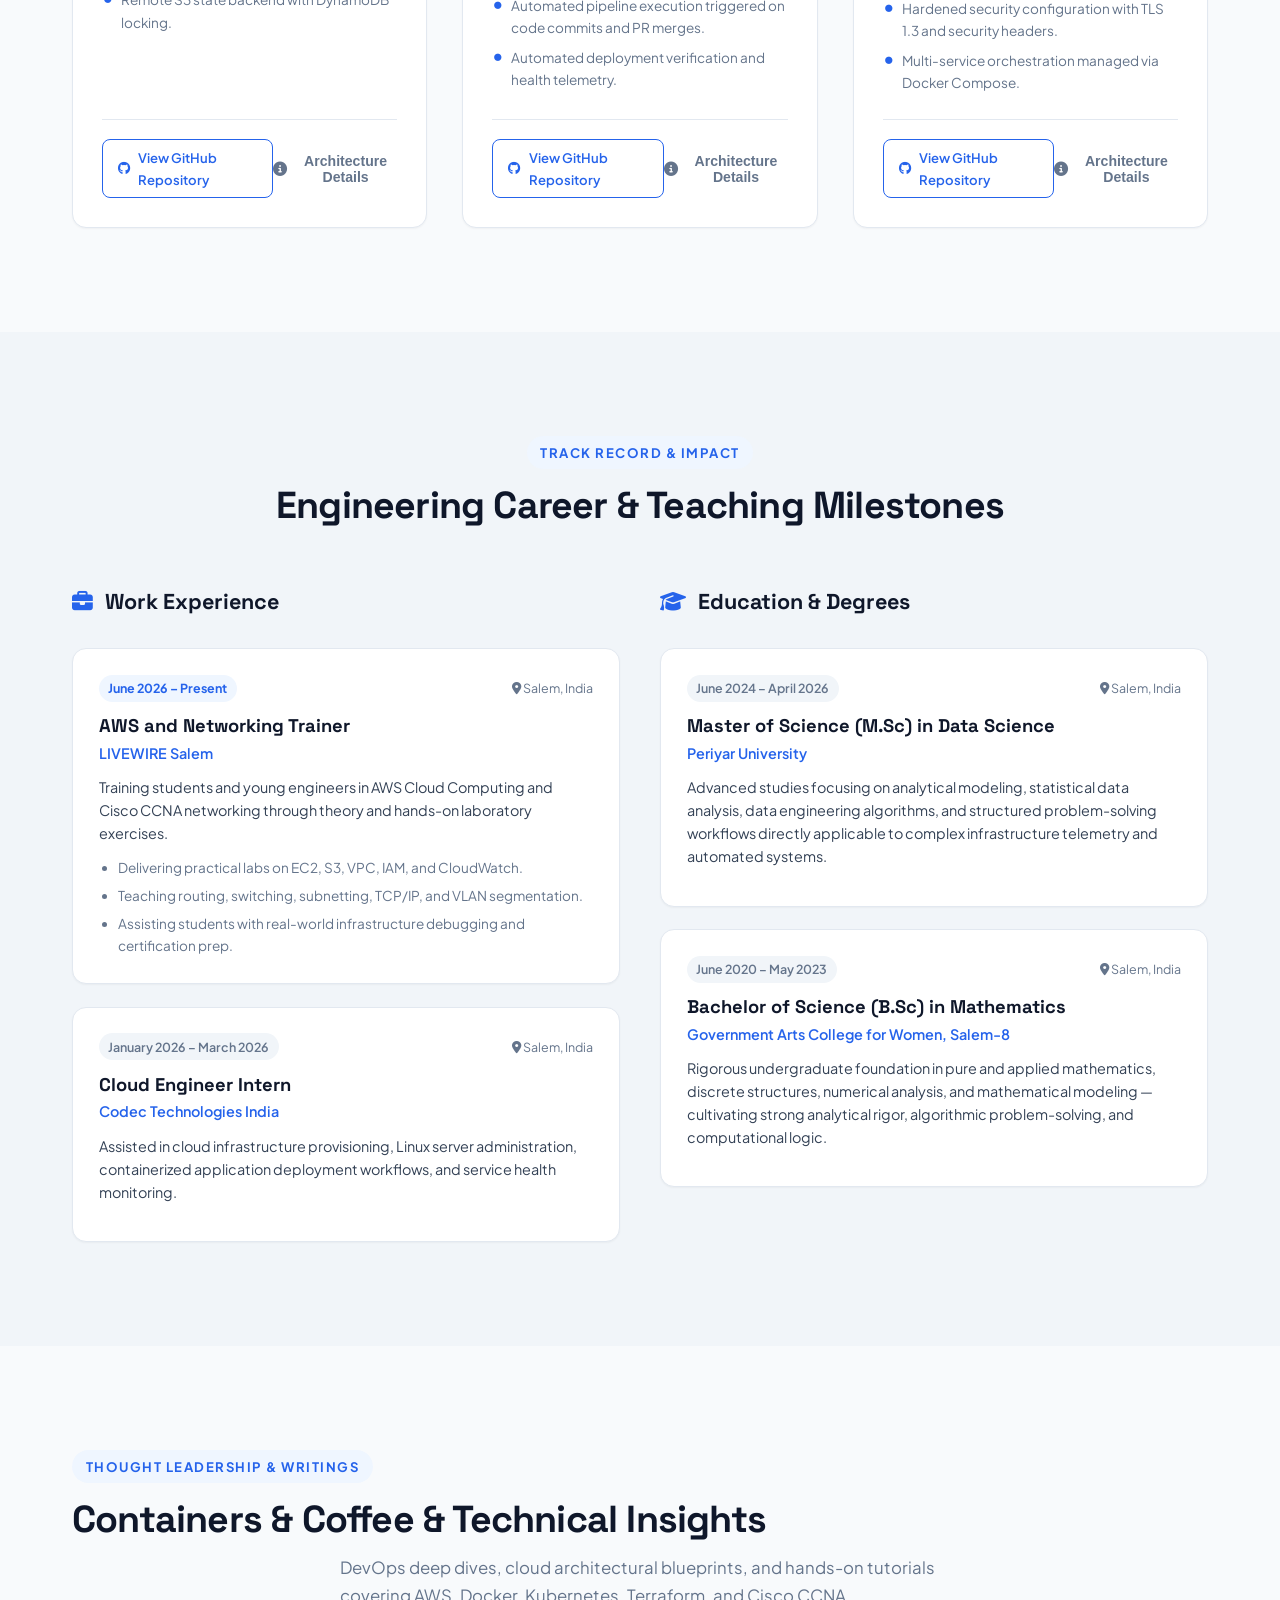
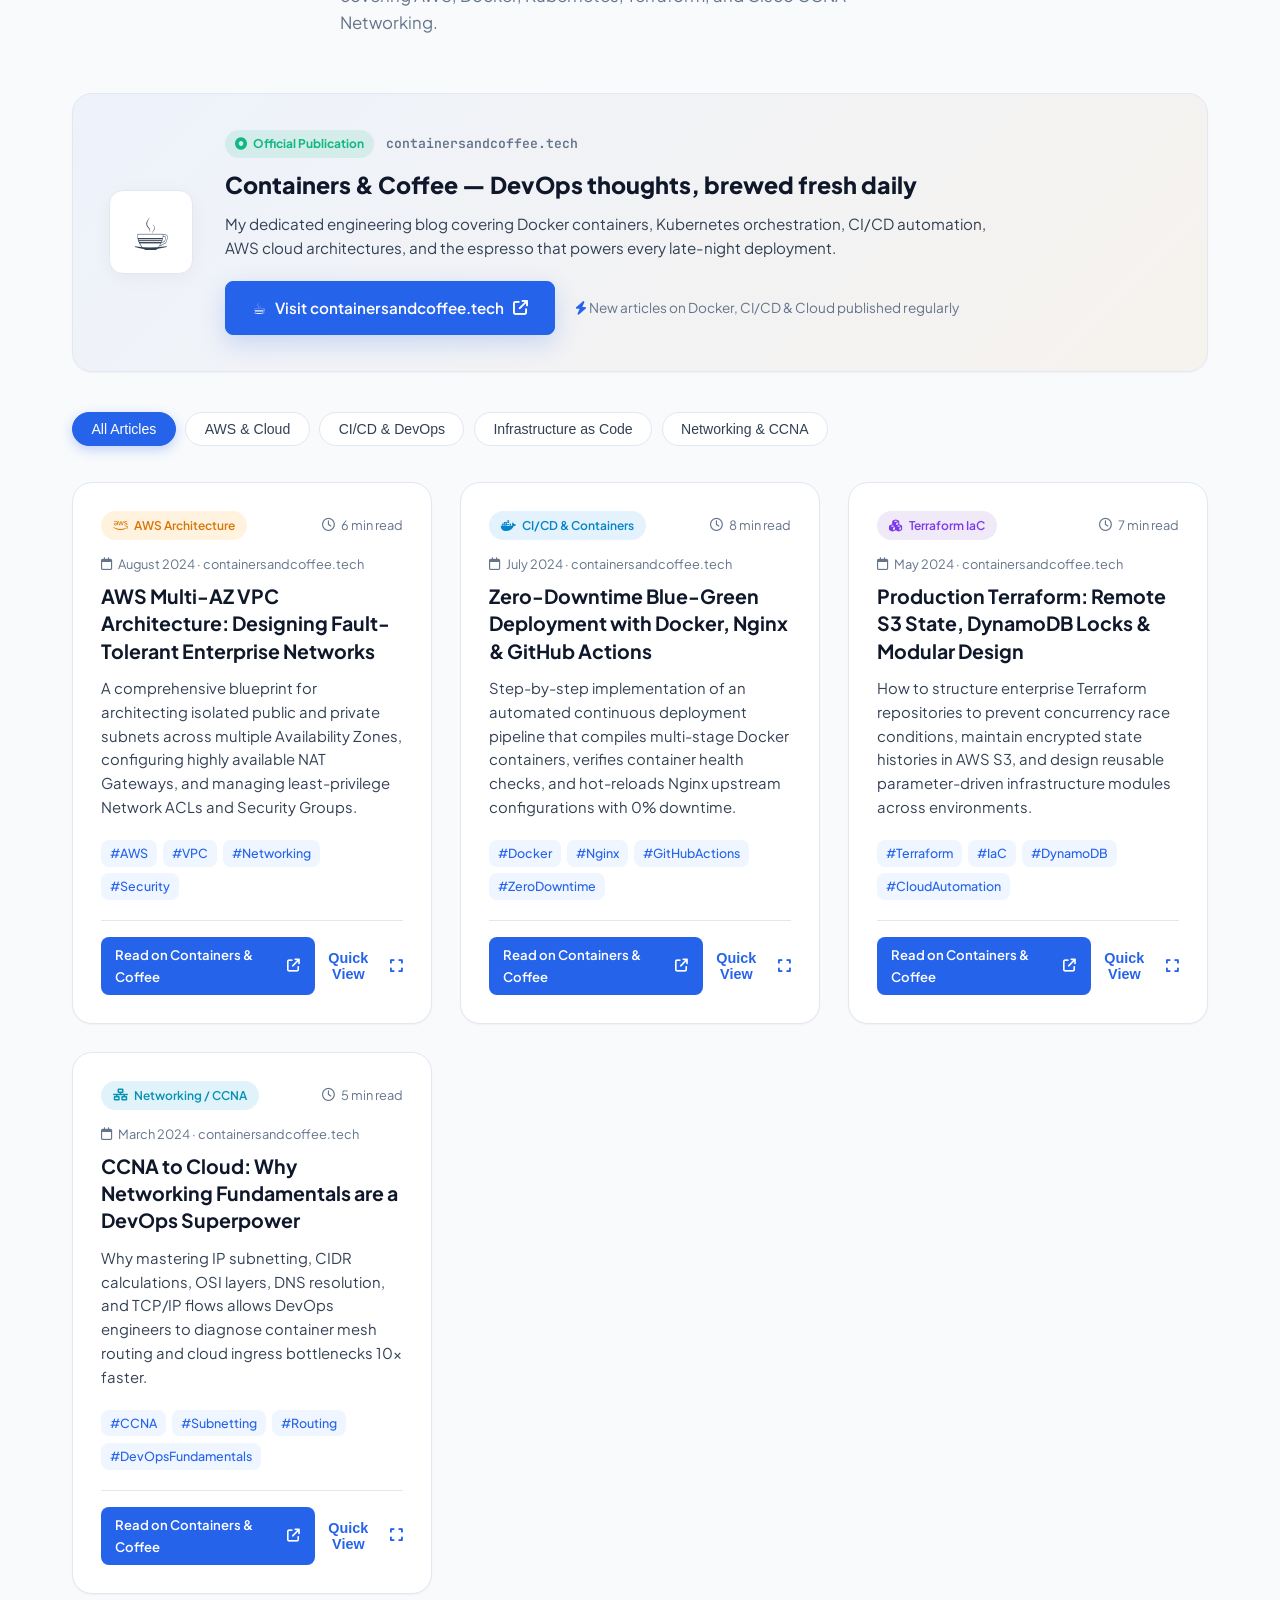
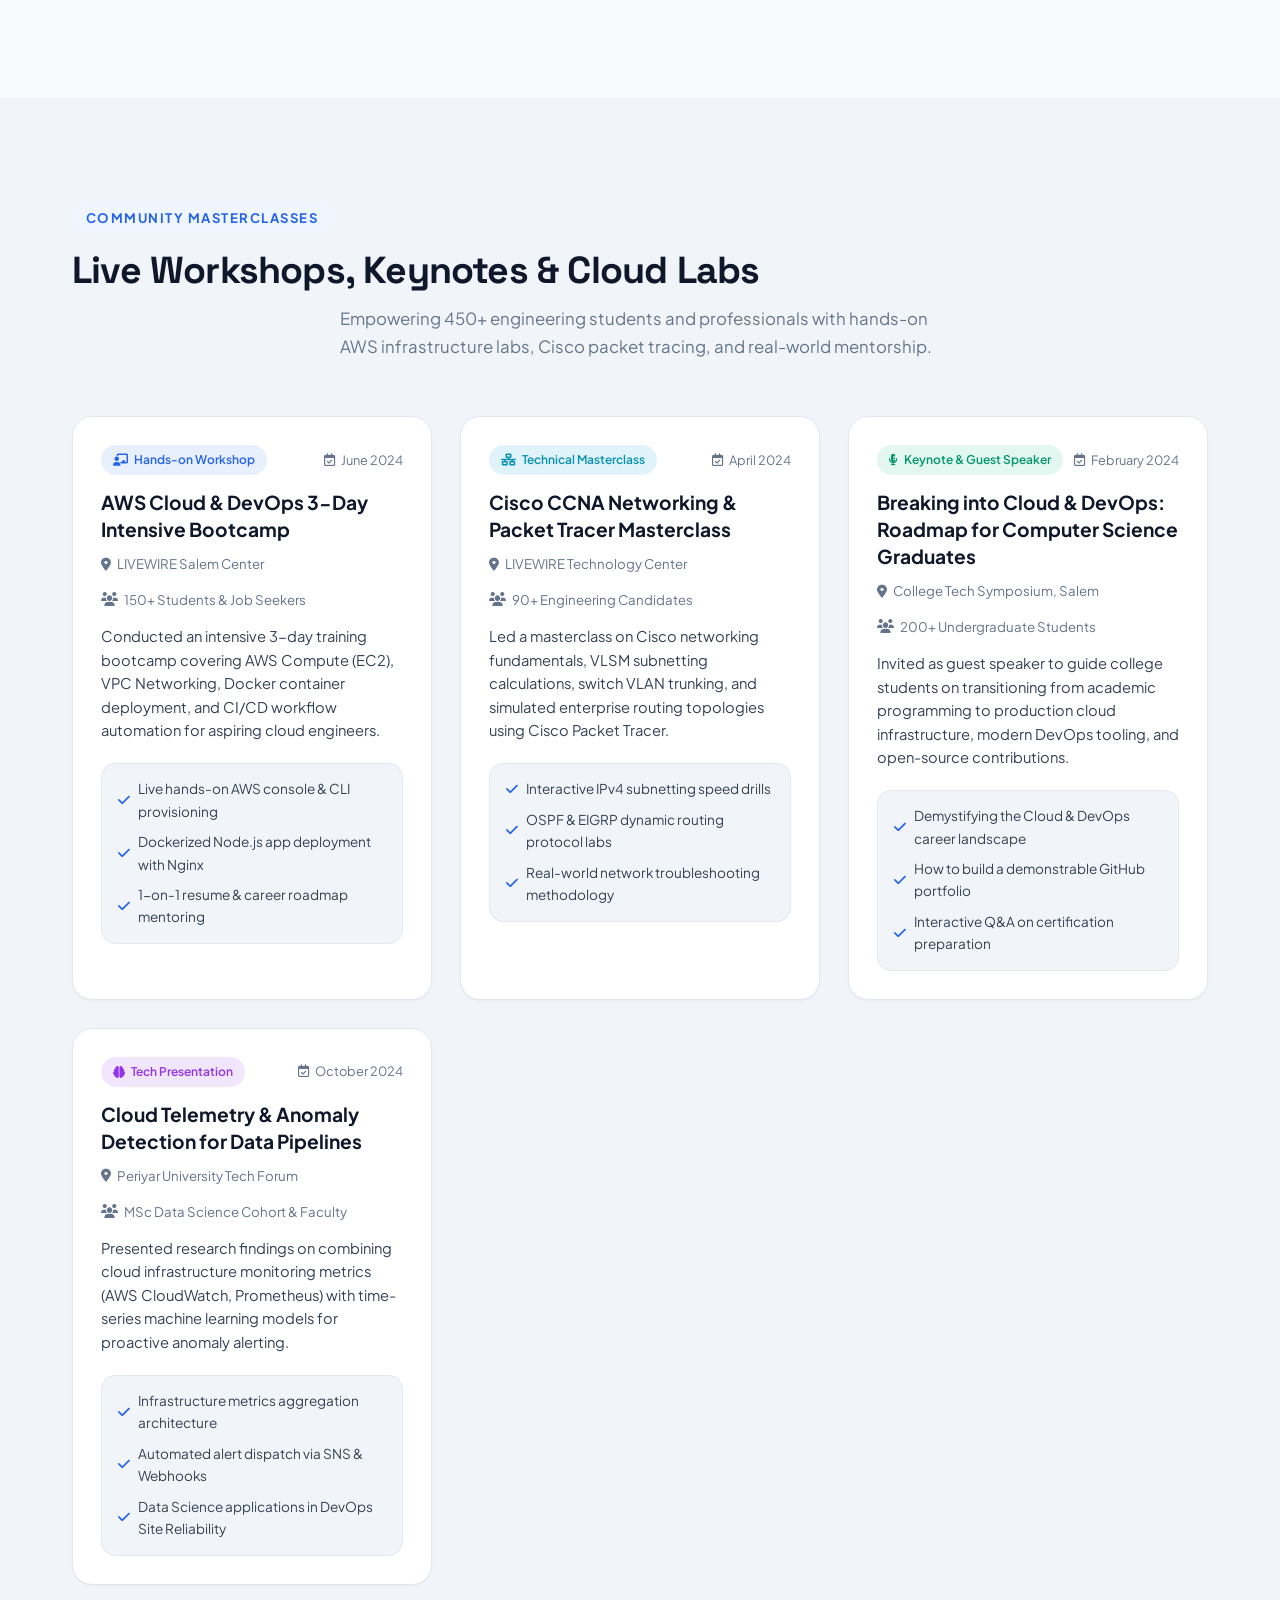
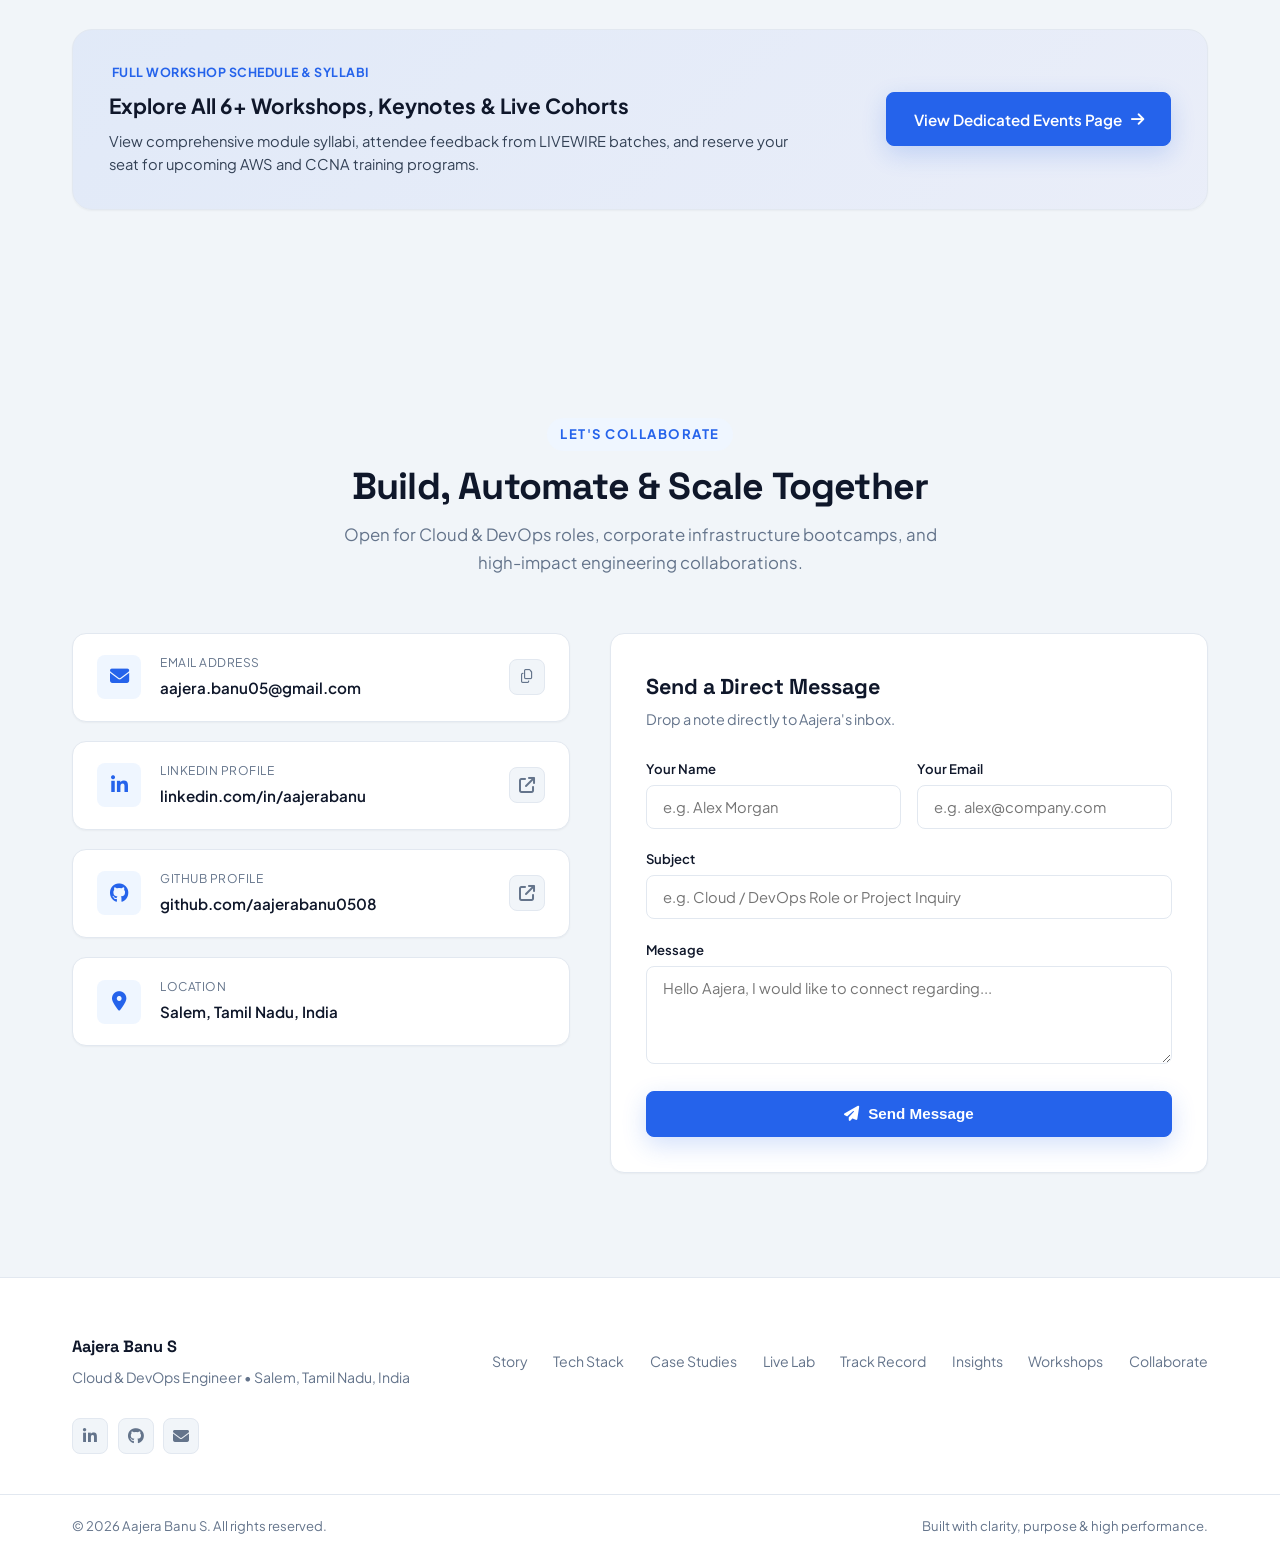
==== commit 959ea219: "fix(metrics): update workshop/labs count to 20+ alongside 450+ students trained" ====
--- a/index.html
+++ b/index.html
@@ -12,12 +12,22 @@
   <meta name="author" content="Aajera Banu S" />
   <link rel="canonical" href="https://kerthikdev.github.io/aajera-portfolio/" />
 
+  <!-- Favicon & Touch Icons (Displayed next to site in Google Search Results) -->
+  <link rel="icon" type="image/png" sizes="32x32" href="assets/images/favicon-32x32.png" />
+  <link rel="icon" type="image/png" sizes="16x16" href="assets/images/favicon-16x16.png" />
+  <link rel="apple-touch-icon" sizes="180x180" href="assets/images/apple-touch-icon.png" />
+  <link rel="shortcut icon" href="favicon.ico" />
+
+  <!-- Google Image Thumbnail & Rich Snippet Directives -->
+  <link rel="image_src" href="https://kerthikdev.github.io/aajera-portfolio/assets/images/profile-portrait.jpg" />
+  <meta name="thumbnail" content="https://kerthikdev.github.io/aajera-portfolio/assets/images/profile-portrait.jpg" />
+
   <!-- Search Engine Crawling Directives -->
   <meta name="robots" content="index, follow, max-snippet:-1, max-image-preview:large, max-video-preview:-1" />
   <meta name="googlebot" content="index, follow, max-snippet:-1, max-image-preview:large, max-video-preview:-1" />
   <meta name="bingbot" content="index, follow, max-snippet:-1, max-image-preview:large, max-video-preview:-1" />
 
-  <!-- Open Graph / Facebook / LinkedIn -->
+  <!-- Open Graph / Facebook / LinkedIn (Targeted for Google & Social Card Display) -->
   <meta property="og:type" content="profile" />
   <meta property="profile:first_name" content="Aajera" />
   <meta property="profile:last_name" content="Banu S" />
@@ -25,7 +35,11 @@
   <meta property="og:url" content="https://kerthikdev.github.io/aajera-portfolio/" />
   <meta property="og:title" content="Aajera Banu S | Cloud & DevOps Engineer | Official Portfolio" />
   <meta property="og:description" content="Official portfolio of Aajera Banu S — Cloud & DevOps Engineer, AWS & Cisco Networking Trainer, and author of Containers & Coffee. Explore live labs, case studies, and engineering workshops." />
-  <meta property="og:image" content="https://kerthikdev.github.io/aajera-portfolio/assets/images/profile.jpg" />
+  <meta property="og:image" content="https://kerthikdev.github.io/aajera-portfolio/assets/images/profile-portrait.jpg" />
+  <meta property="og:image:secure_url" content="https://kerthikdev.github.io/aajera-portfolio/assets/images/profile-portrait.jpg" />
+  <meta property="og:image:type" content="image/jpeg" />
+  <meta property="og:image:width" content="576" />
+  <meta property="og:image:height" content="576" />
   <meta property="og:image:alt" content="Aajera Banu S — Cloud & DevOps Engineer" />
   <meta property="og:site_name" content="Aajera Banu S Portfolio" />
   <meta property="og:locale" content="en_US" />
@@ -35,10 +49,10 @@
   <meta name="twitter:url" content="https://kerthikdev.github.io/aajera-portfolio/" />
   <meta name="twitter:title" content="Aajera Banu S | Cloud & DevOps Engineer" />
   <meta name="twitter:description" content="Official portfolio of Aajera Banu S — Cloud & DevOps Engineer and AWS & Networking Trainer. Explore production case studies, GitOps pipelines, and technical writings." />
-  <meta name="twitter:image" content="https://kerthikdev.github.io/aajera-portfolio/assets/images/profile.jpg" />
+  <meta name="twitter:image" content="https://kerthikdev.github.io/aajera-portfolio/assets/images/profile-portrait.jpg" />
   <meta name="twitter:image:alt" content="Aajera Banu S — Cloud & DevOps Engineer" />
 
-  <!-- Schema.org JSON-LD Structured Data (Person, ProfilePage, WebSite) -->
+  <!-- Schema.org JSON-LD Structured Data (Person, ProfilePage, WebSite, ImageObject) -->
   <script type="application/ld+json">
   {
     "@context": "https://schema.org",
@@ -49,7 +63,16 @@
         "name": "Aajera Banu S",
         "alternateName": ["Aajera Banu", "Aajera", "aajerabanu", "aajerabanu0508"],
         "url": "https://kerthikdev.github.io/aajera-portfolio/",
-        "image": "https://kerthikdev.github.io/aajera-portfolio/assets/images/profile.jpg",
+        "image": {
+          "@type": "ImageObject",
+          "@id": "https://kerthikdev.github.io/aajera-portfolio/#personimage",
+          "url": "https://kerthikdev.github.io/aajera-portfolio/assets/images/profile-portrait.jpg",
+          "contentUrl": "https://kerthikdev.github.io/aajera-portfolio/assets/images/profile-portrait.jpg",
+          "caption": "Aajera Banu S — Cloud & DevOps Engineer",
+          "width": 576,
+          "height": 576,
+          "representativeOfPage": true
+        },
         "jobTitle": "Cloud & DevOps Engineer, AWS & Networking Trainer",
         "description": "Cloud and DevOps Engineer and AWS & Cisco Networking Trainer at LIVEWIRE. Creator of Containers & Coffee technical publication.",
         "sameAs": [
@@ -111,6 +134,9 @@
         "@id": "https://kerthikdev.github.io/aajera-portfolio/#profilepage",
         "url": "https://kerthikdev.github.io/aajera-portfolio/",
         "name": "Aajera Banu S — Personal Branding & Portfolio",
+        "primaryImageOfPage": {
+          "@id": "https://kerthikdev.github.io/aajera-portfolio/#personimage"
+        },
         "about": {
           "@id": "https://kerthikdev.github.io/aajera-portfolio/#person"
         },
@@ -346,7 +372,7 @@
                 <span class="stat-subtitle">Students & Engineers Trained</span>
               </div>
               <div class="stat-box">
-                <span class="stat-title">15+</span>
+                <span class="stat-title">20+</span>
                 <span class="stat-subtitle">Live Hands-on Labs & Workshops</span>
               </div>
               <div class="stat-box">
@@ -363,9 +389,12 @@
           <!-- Right Column: Circular Floating Avatar with Orbital Rings -->
           <!-- Right Column: Clean Portrait Card -->
           <div class="hero-photo-column">
-            <div class="photo-card-frame">
+            <div class="photo-card-frame" itemscope itemtype="https://schema.org/Person">
+              <meta itemprop="name" content="Aajera Banu S" />
+              <meta itemprop="jobTitle" content="Cloud & DevOps Engineer" />
+              <link itemprop="sameAs" href="https://www.linkedin.com/in/aajerabanu/" />
               <div class="photo-inner">
-                <img src="assets/images/profile.jpg" alt="Aajera Banu S — Cloud & DevOps Engineer" class="hero-big-photo" />
+                <img src="assets/images/profile.jpg" itemprop="image" alt="Aajera Banu S — Cloud & DevOps Engineer and AWS Trainer" title="Aajera Banu S" class="hero-big-photo" />
               </div>
 
               <!-- Floating Pill Card on Photo -->
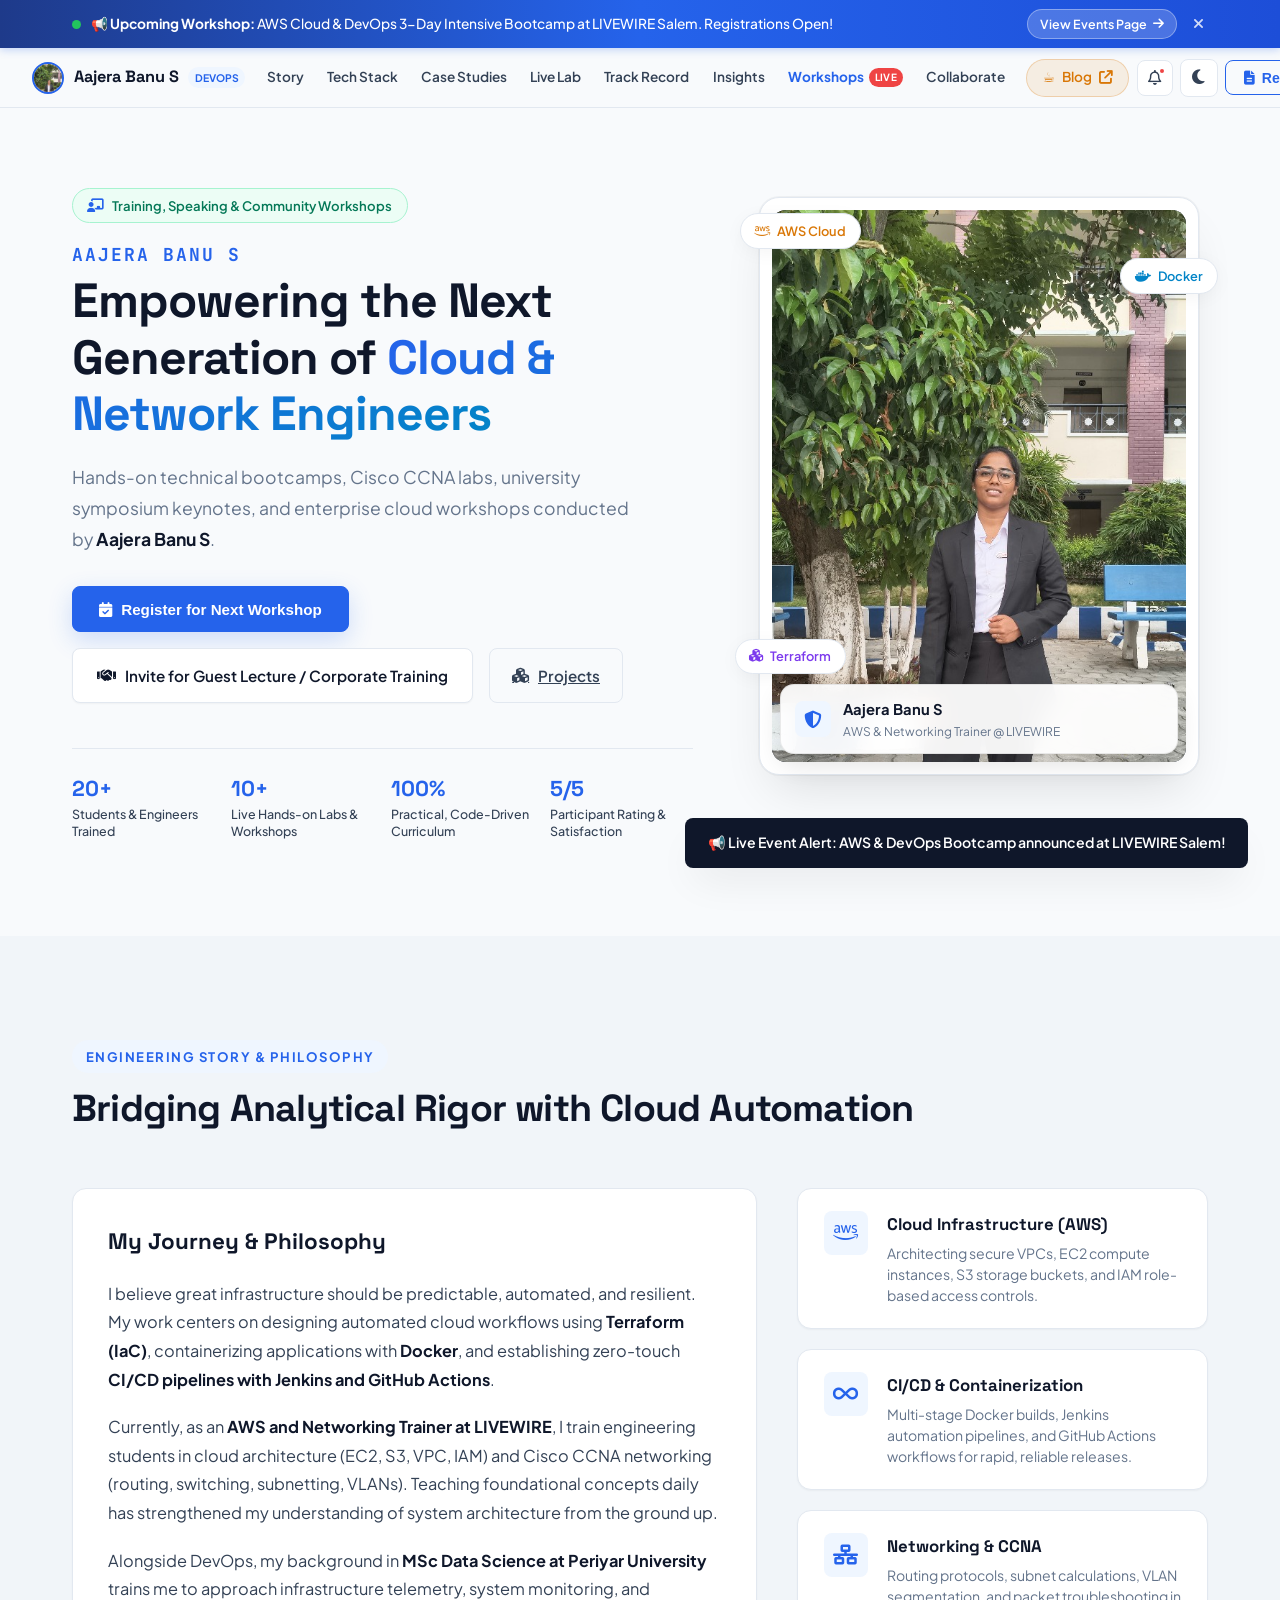
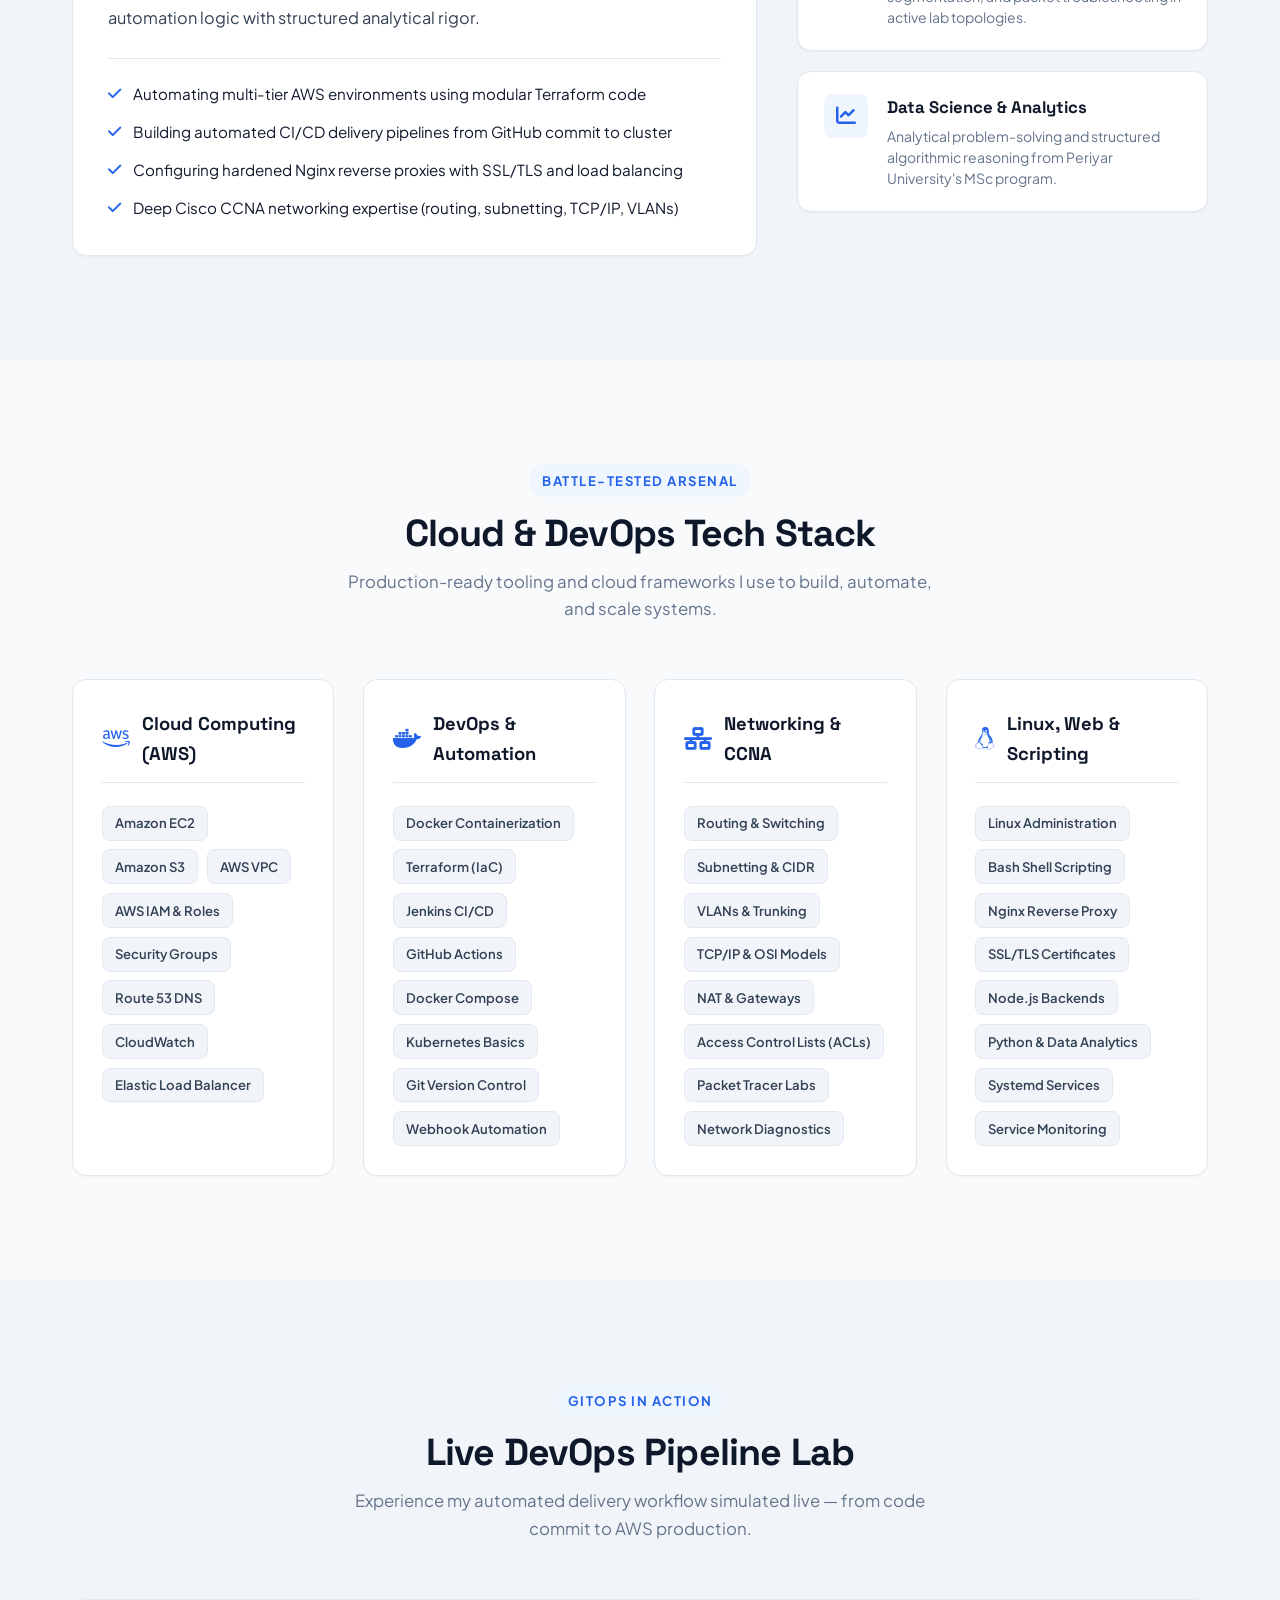
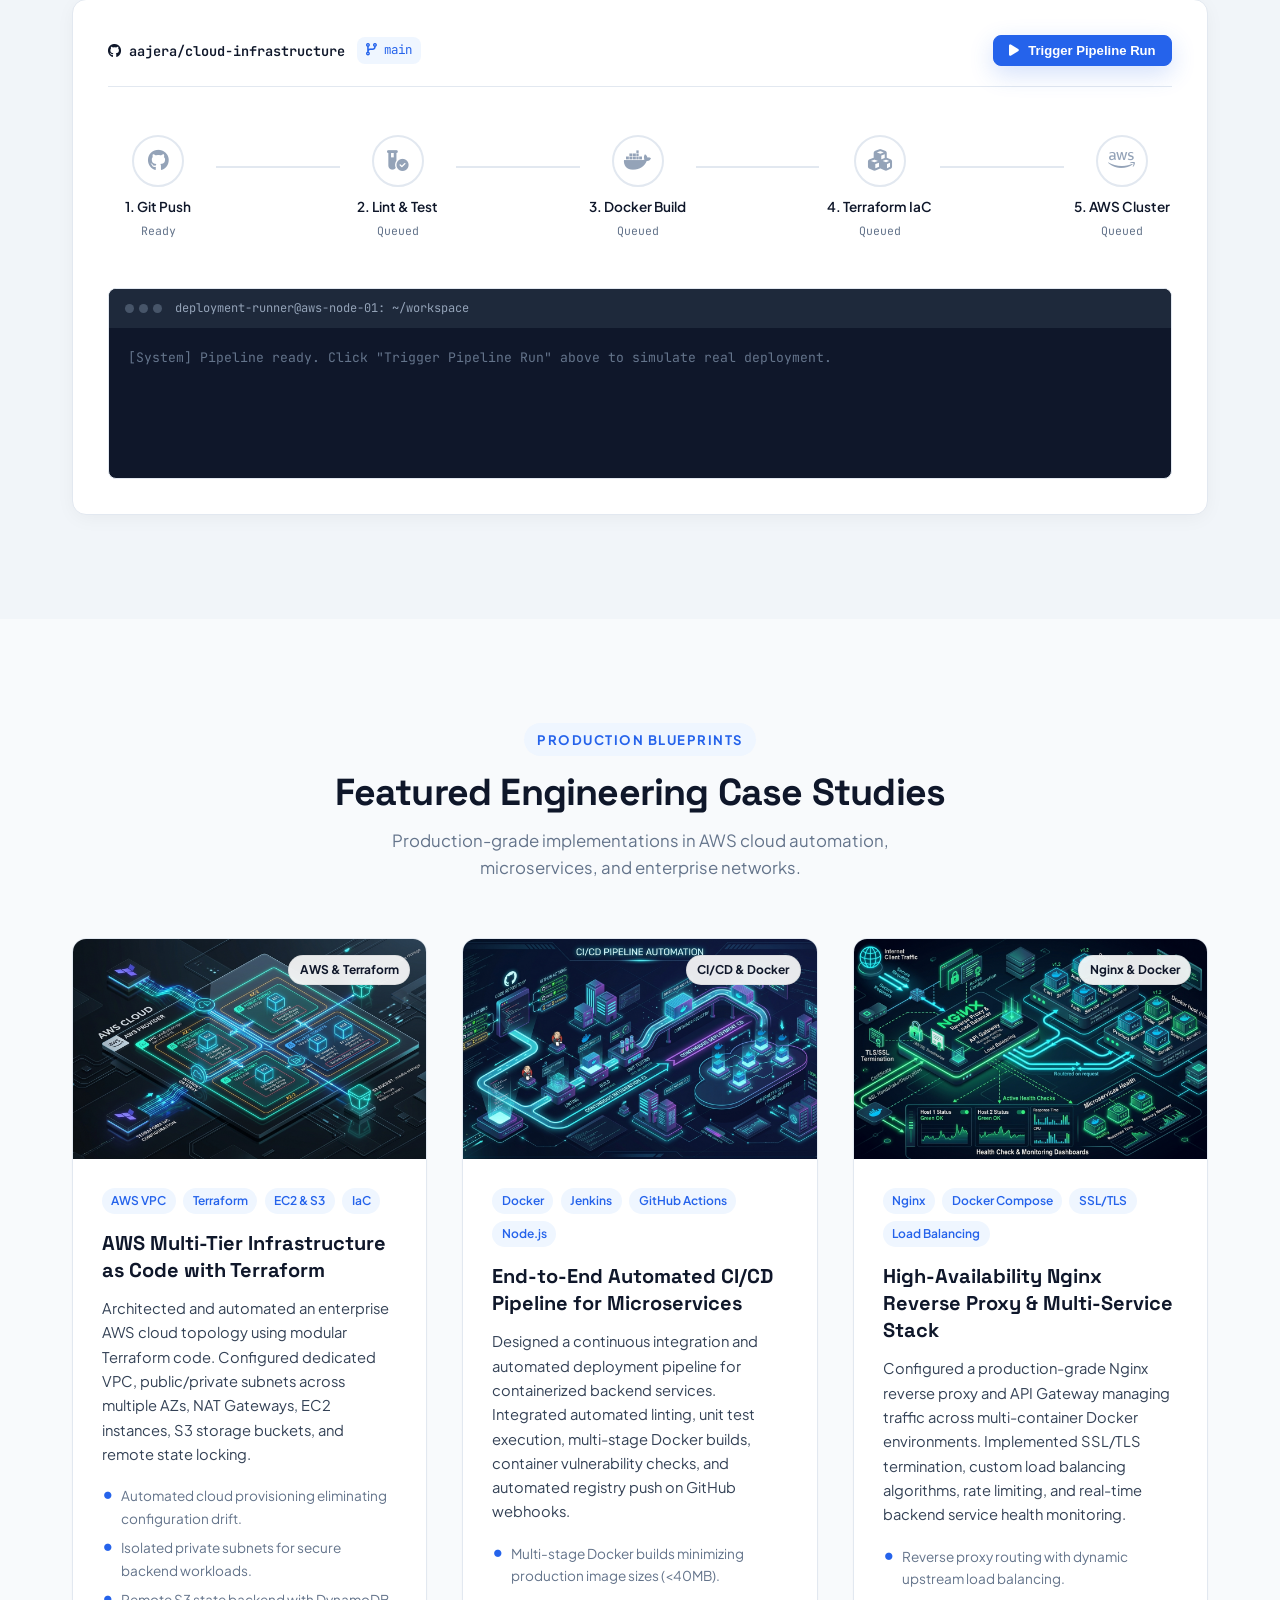
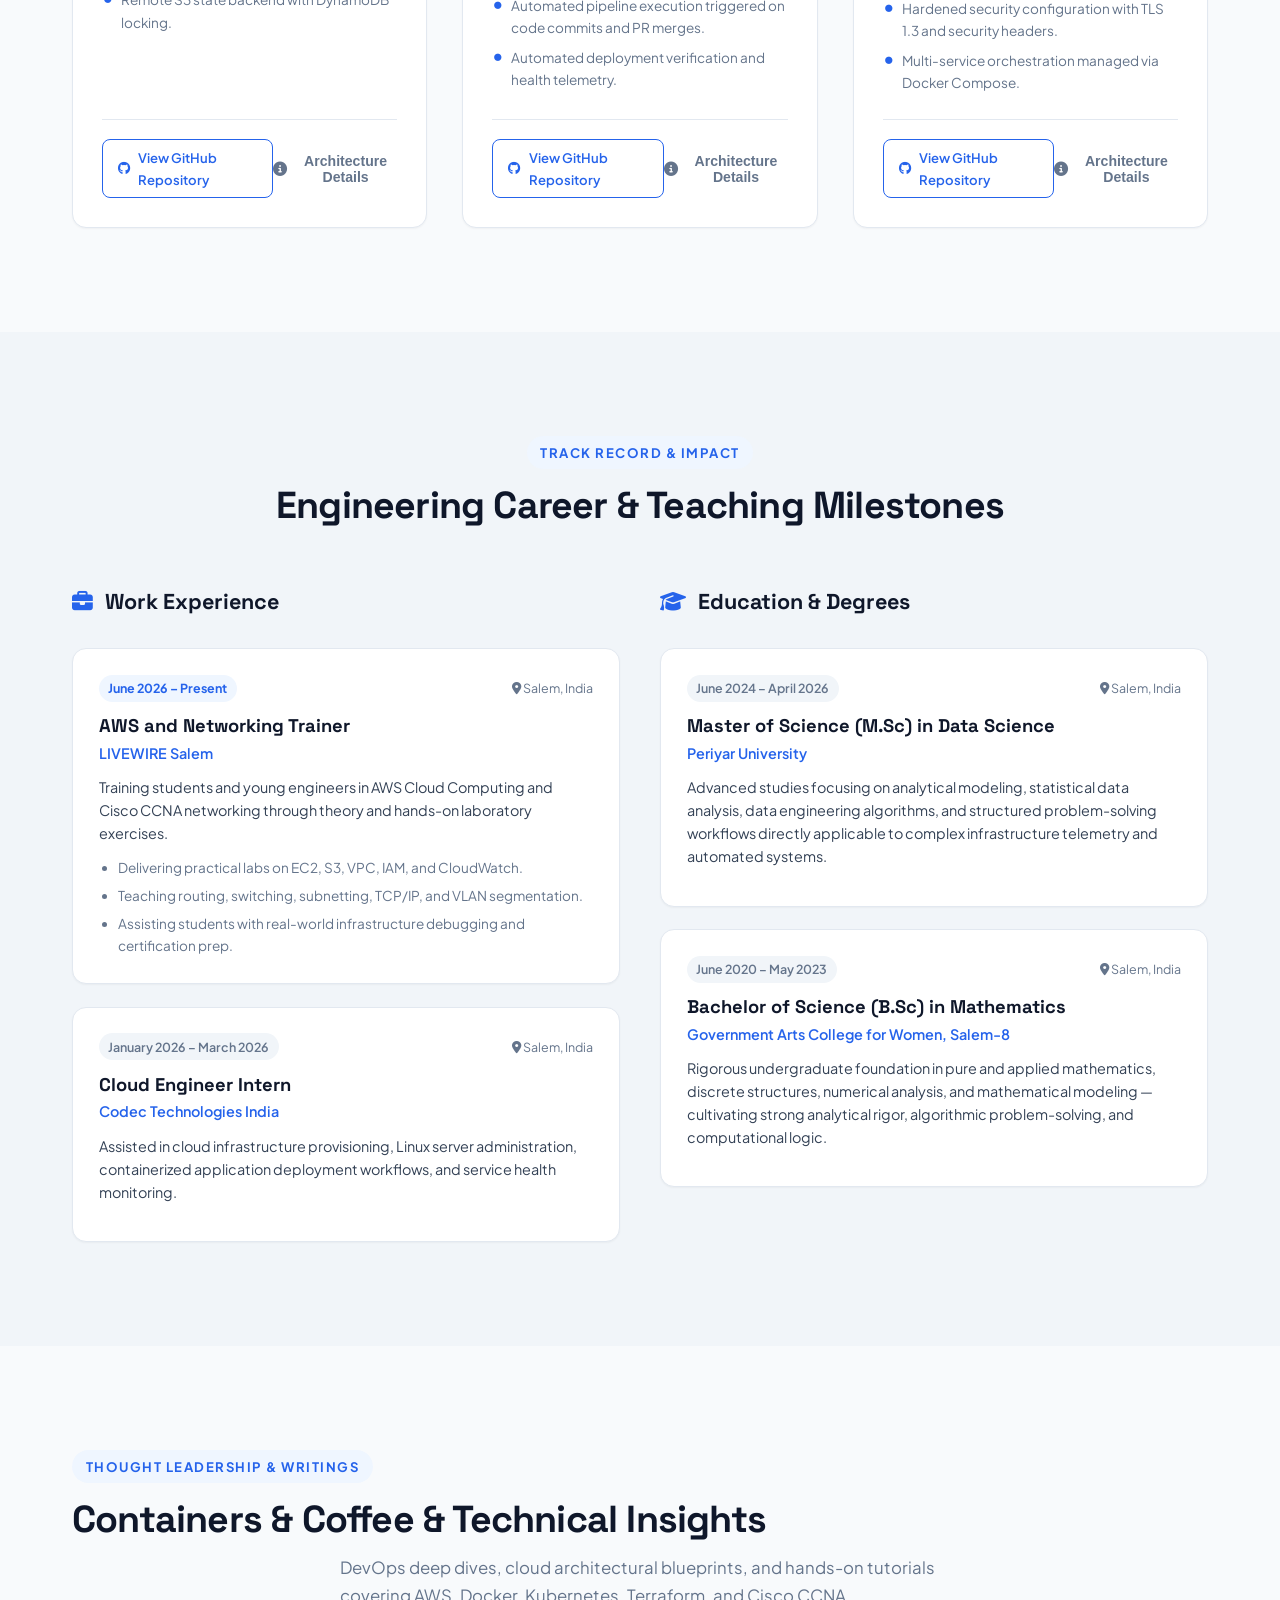
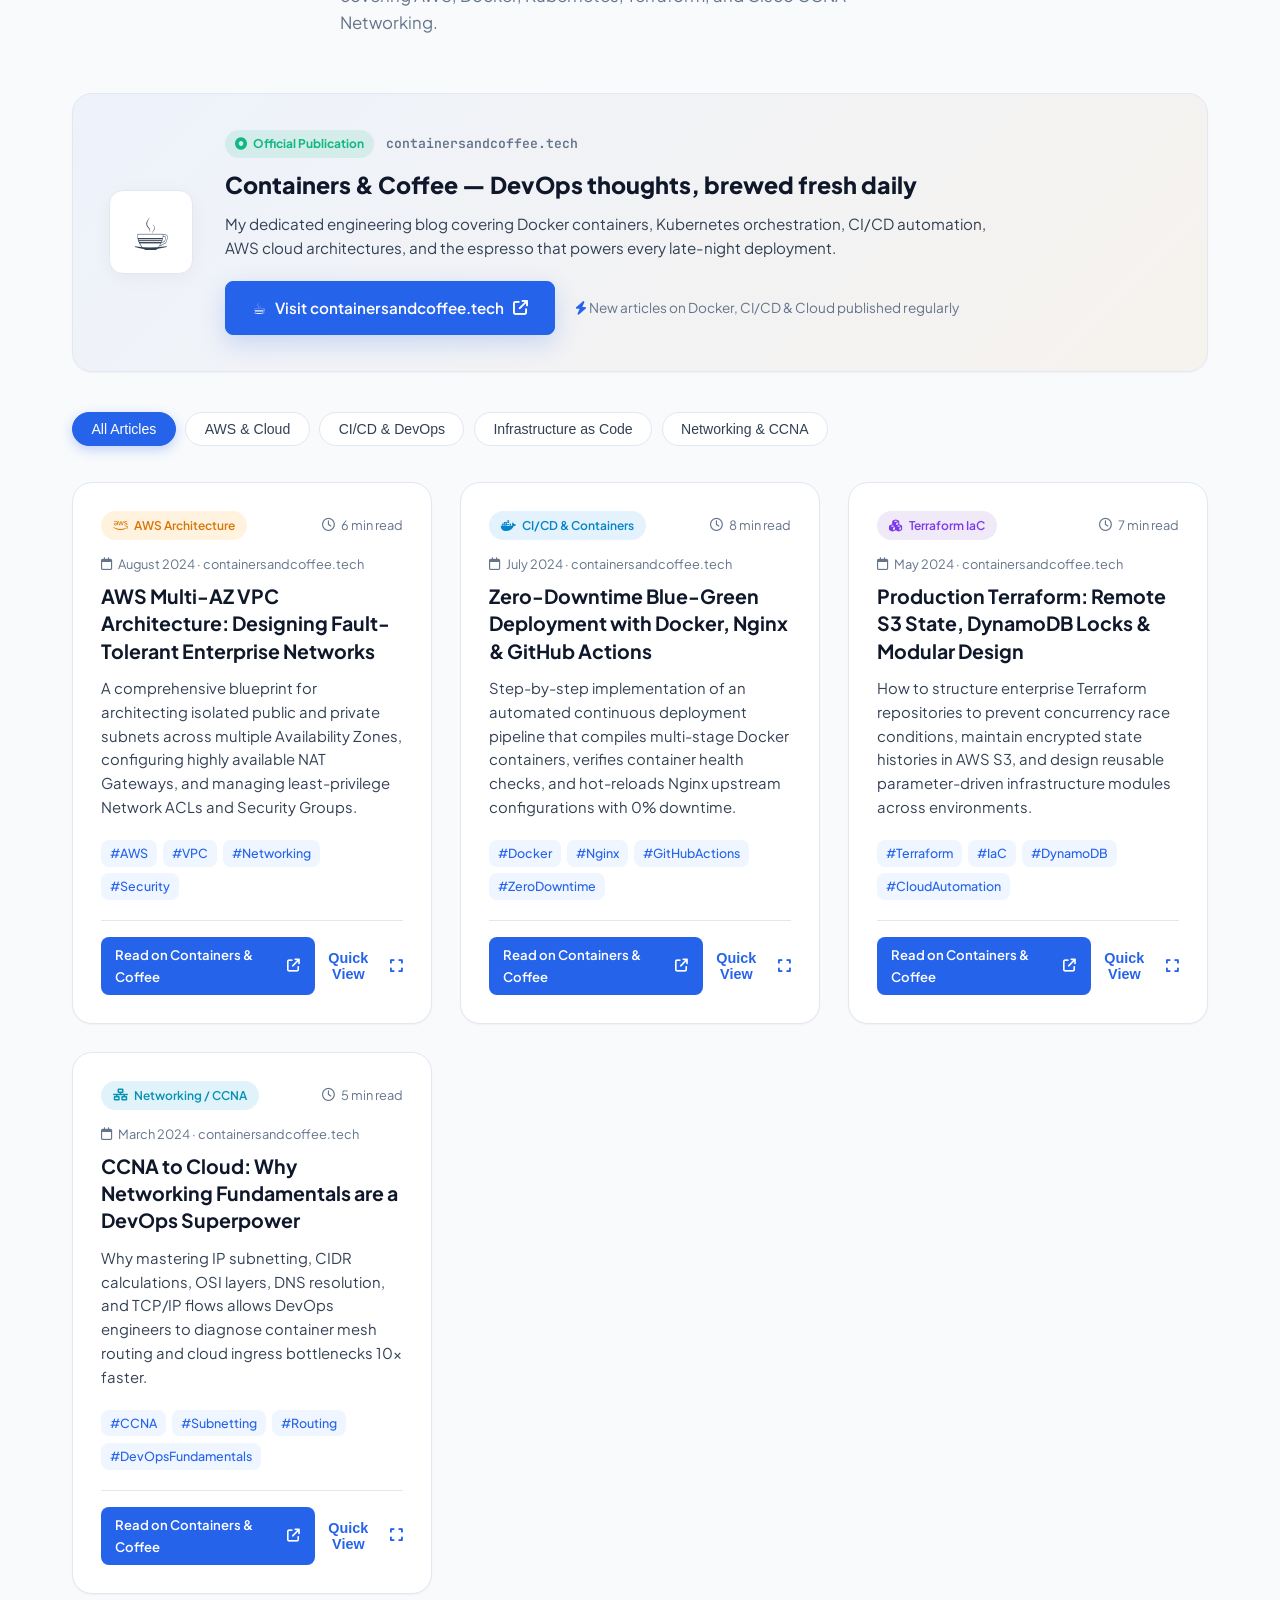
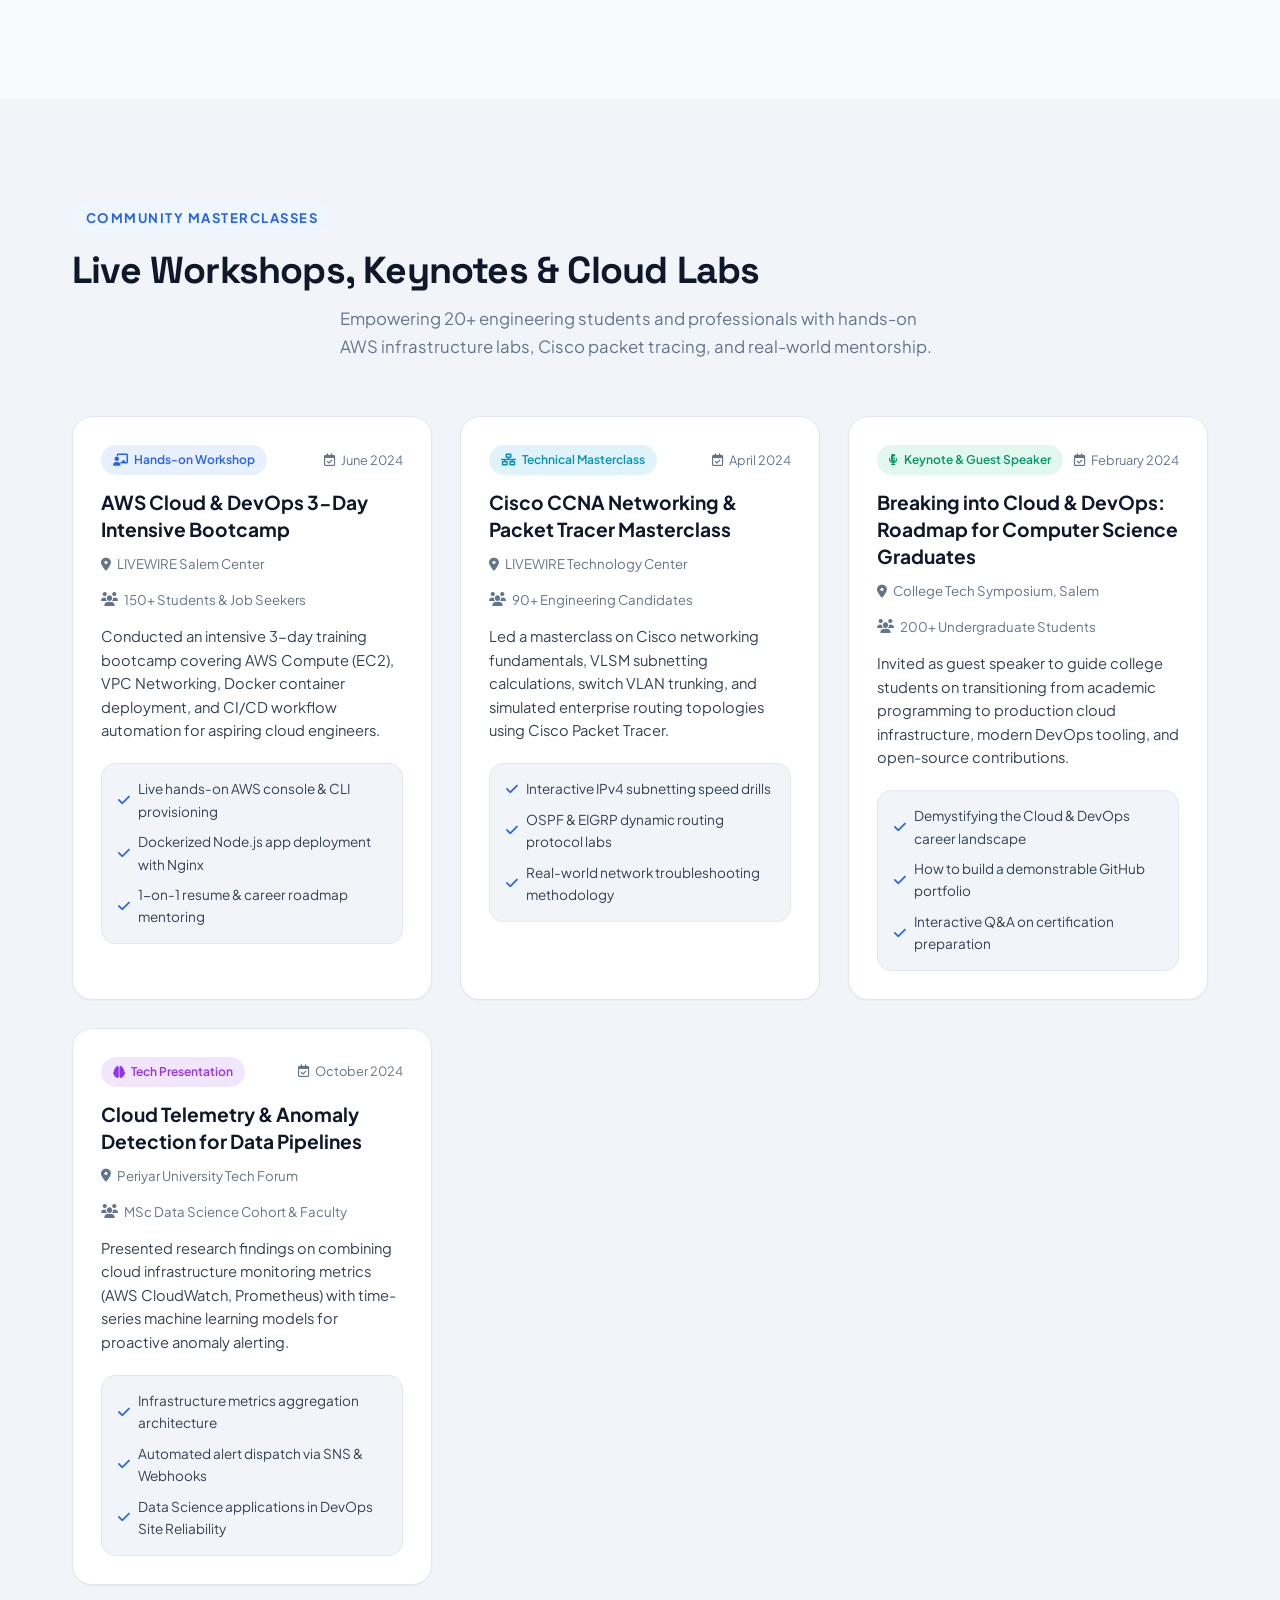
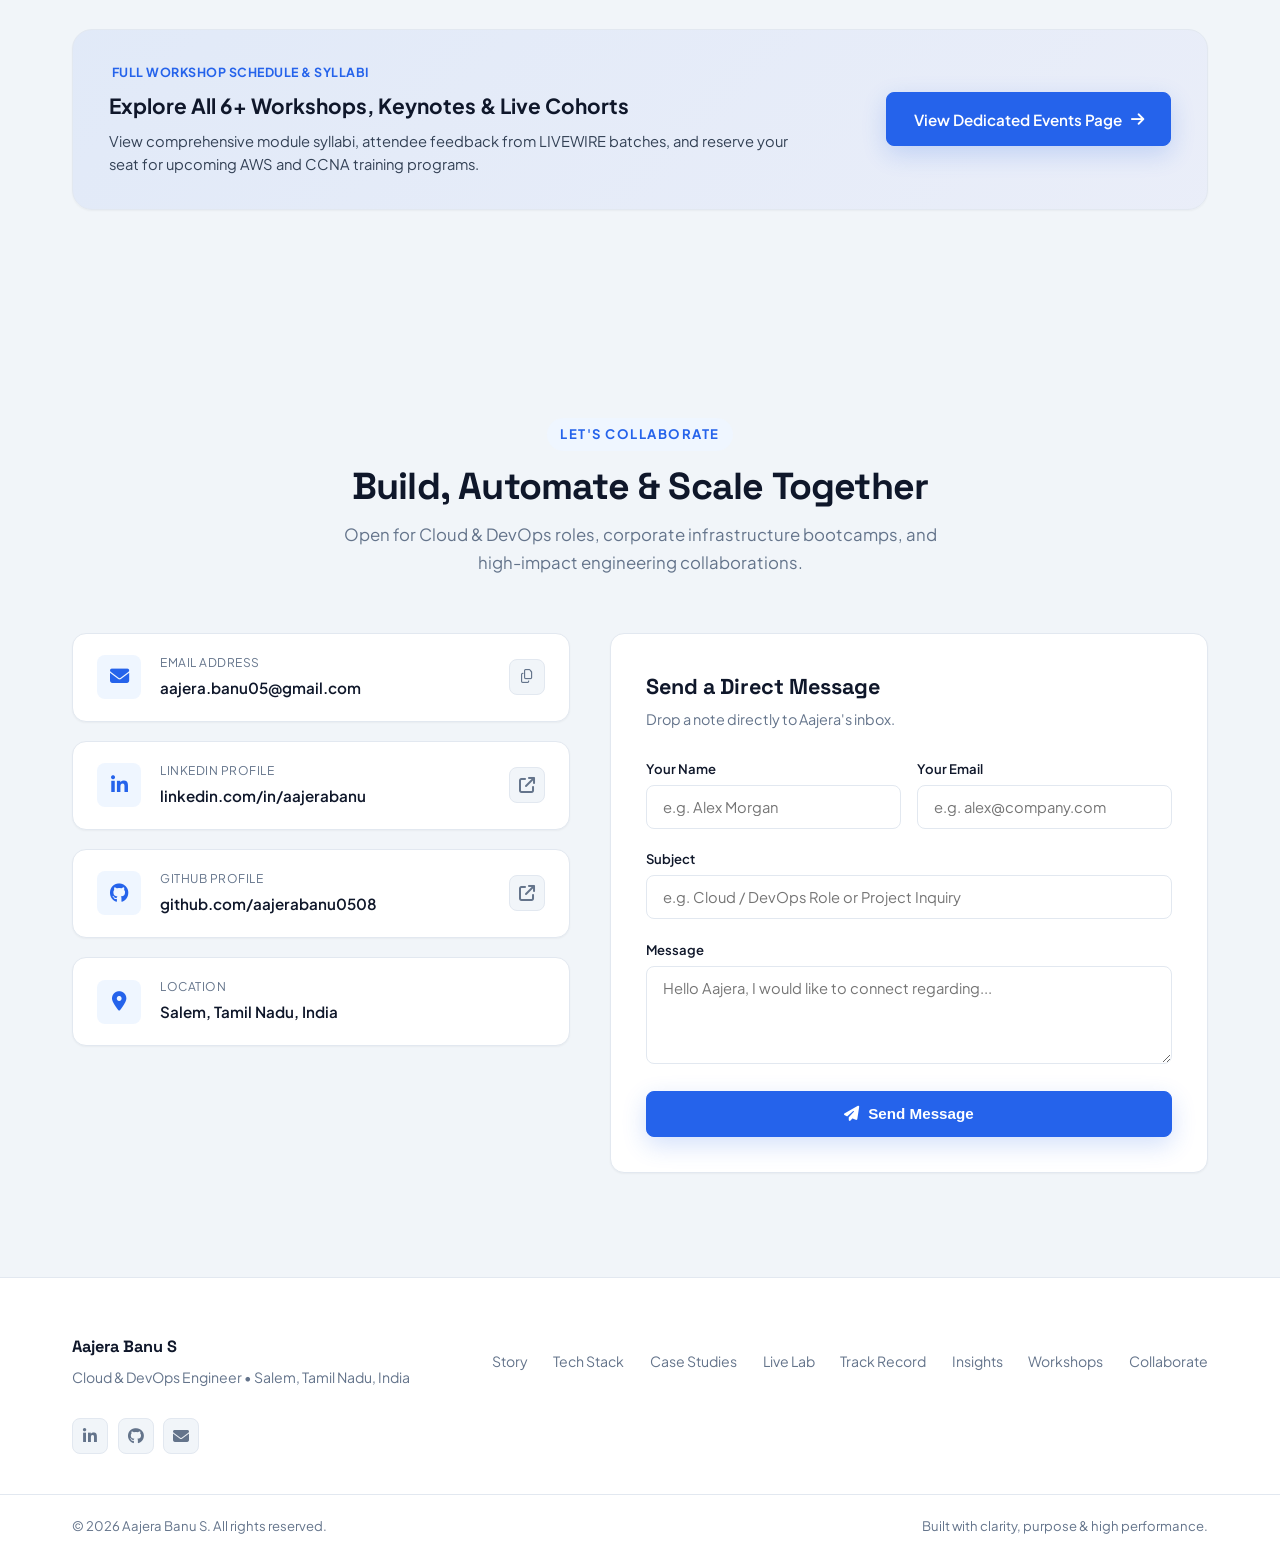
==== commit 70092aac: "fix(metrics): correct metrics to 20+ students trained and 10+ hands-on labs" ====
--- a/index.html
+++ b/index.html
@@ -368,11 +368,11 @@
             <!-- Key 4 Metrics -->
             <div class="hero-stats-row hero-stats-four">
               <div class="stat-box">
-                <span class="stat-title">450+</span>
+                <span class="stat-title">20+</span>
                 <span class="stat-subtitle">Students & Engineers Trained</span>
               </div>
               <div class="stat-box">
-                <span class="stat-title">20+</span>
+                <span class="stat-title">10+</span>
                 <span class="stat-subtitle">Live Hands-on Labs & Workshops</span>
               </div>
               <div class="stat-box">
@@ -1033,7 +1033,7 @@
         <div class="section-intro">
           <span class="sub-heading">COMMUNITY MASTERCLASSES</span>
           <h2 class="main-heading">Live Workshops, Keynotes & Cloud Labs</h2>
-          <p class="section-desc">Empowering 450+ engineering students and professionals with hands-on AWS infrastructure labs, Cisco packet tracing, and real-world mentorship.</p>
+          <p class="section-desc">Empowering 20+ engineering students and professionals with hands-on AWS infrastructure labs, Cisco packet tracing, and real-world mentorship.</p>
         </div>
 
         <div class="events-cards-grid">
